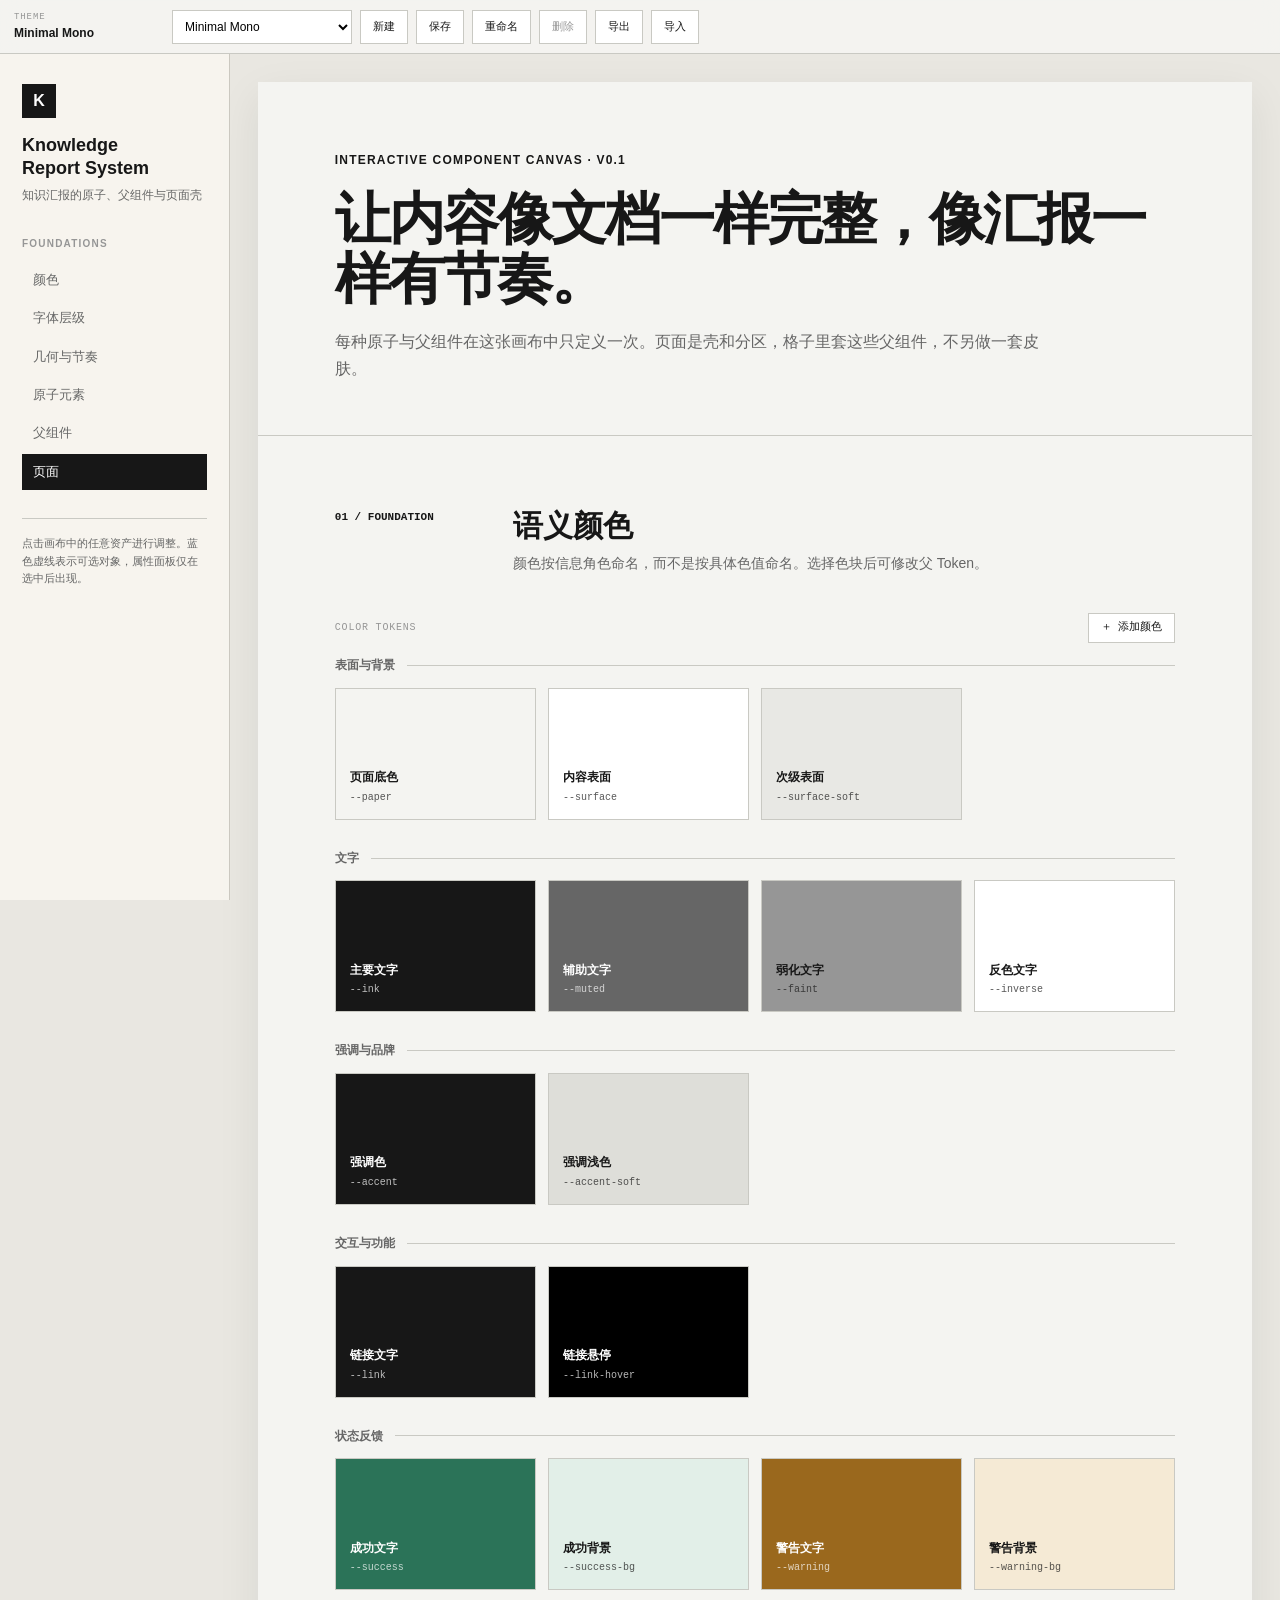
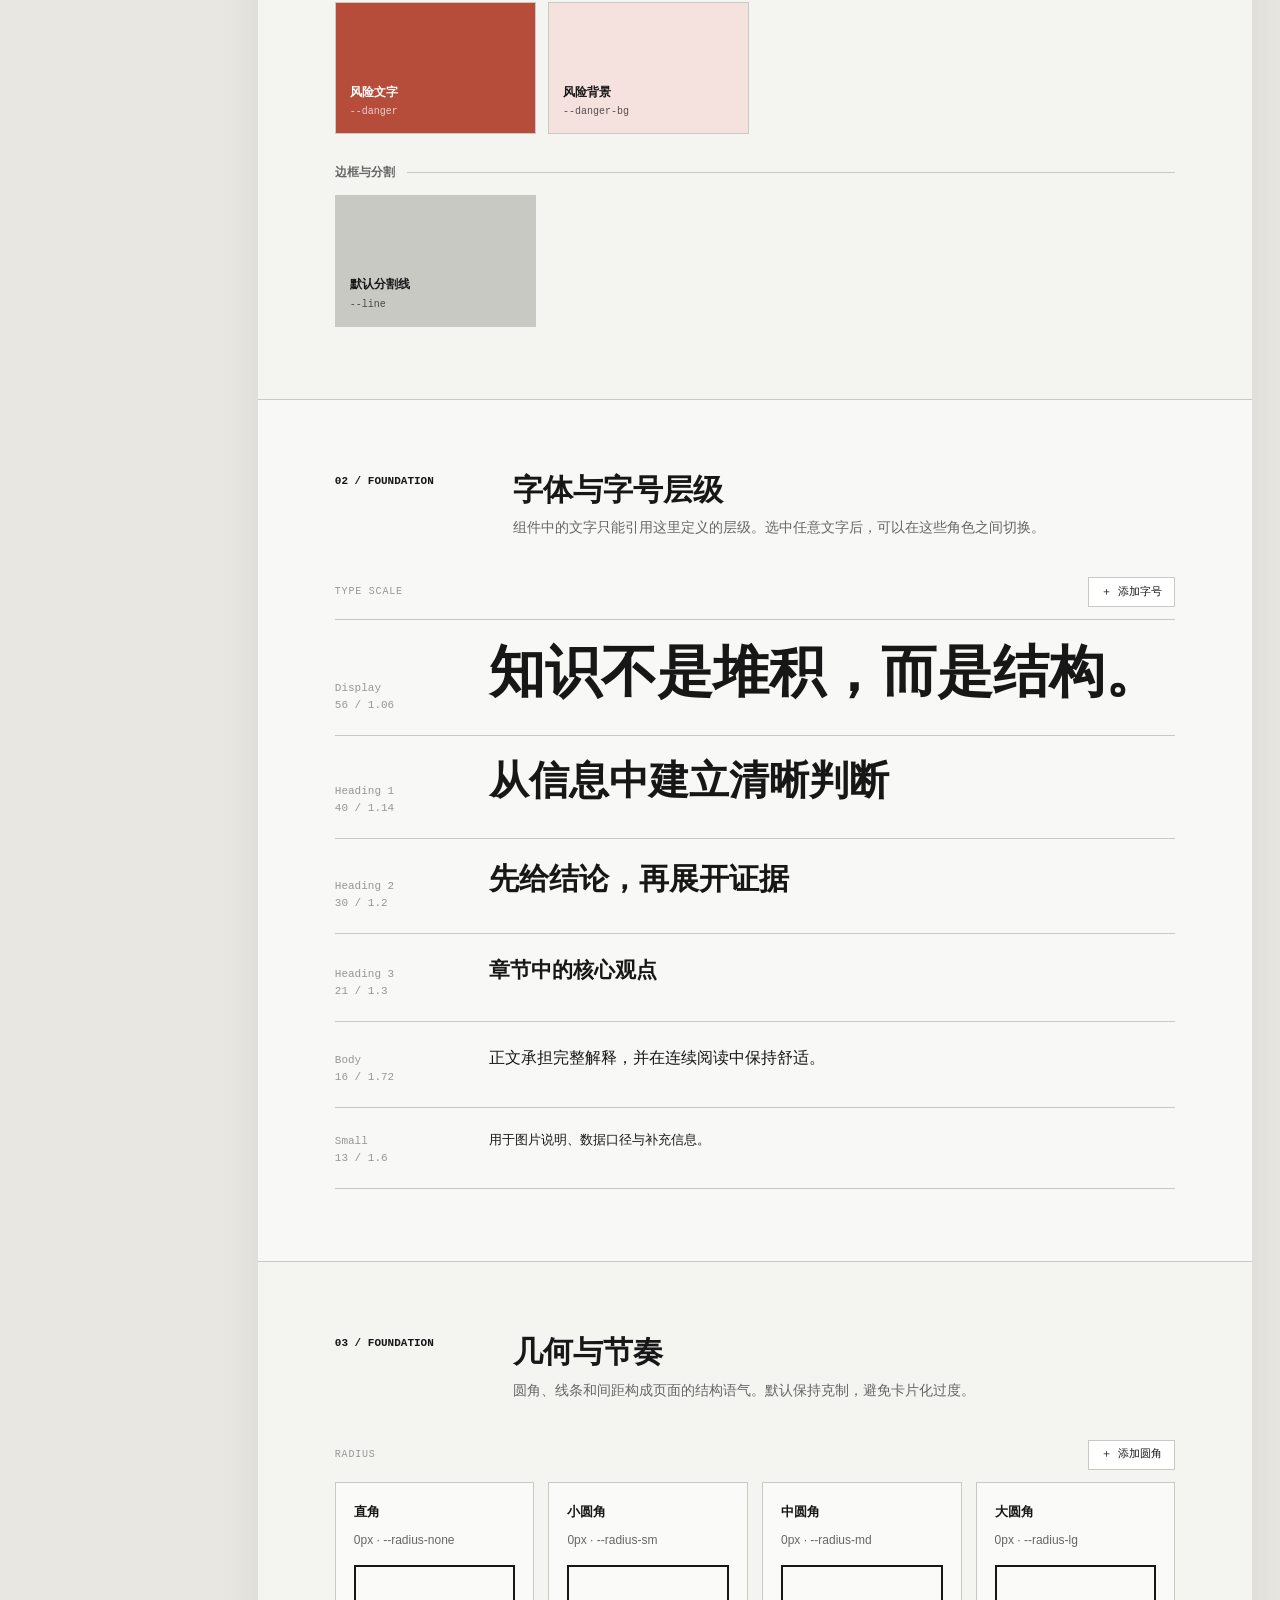
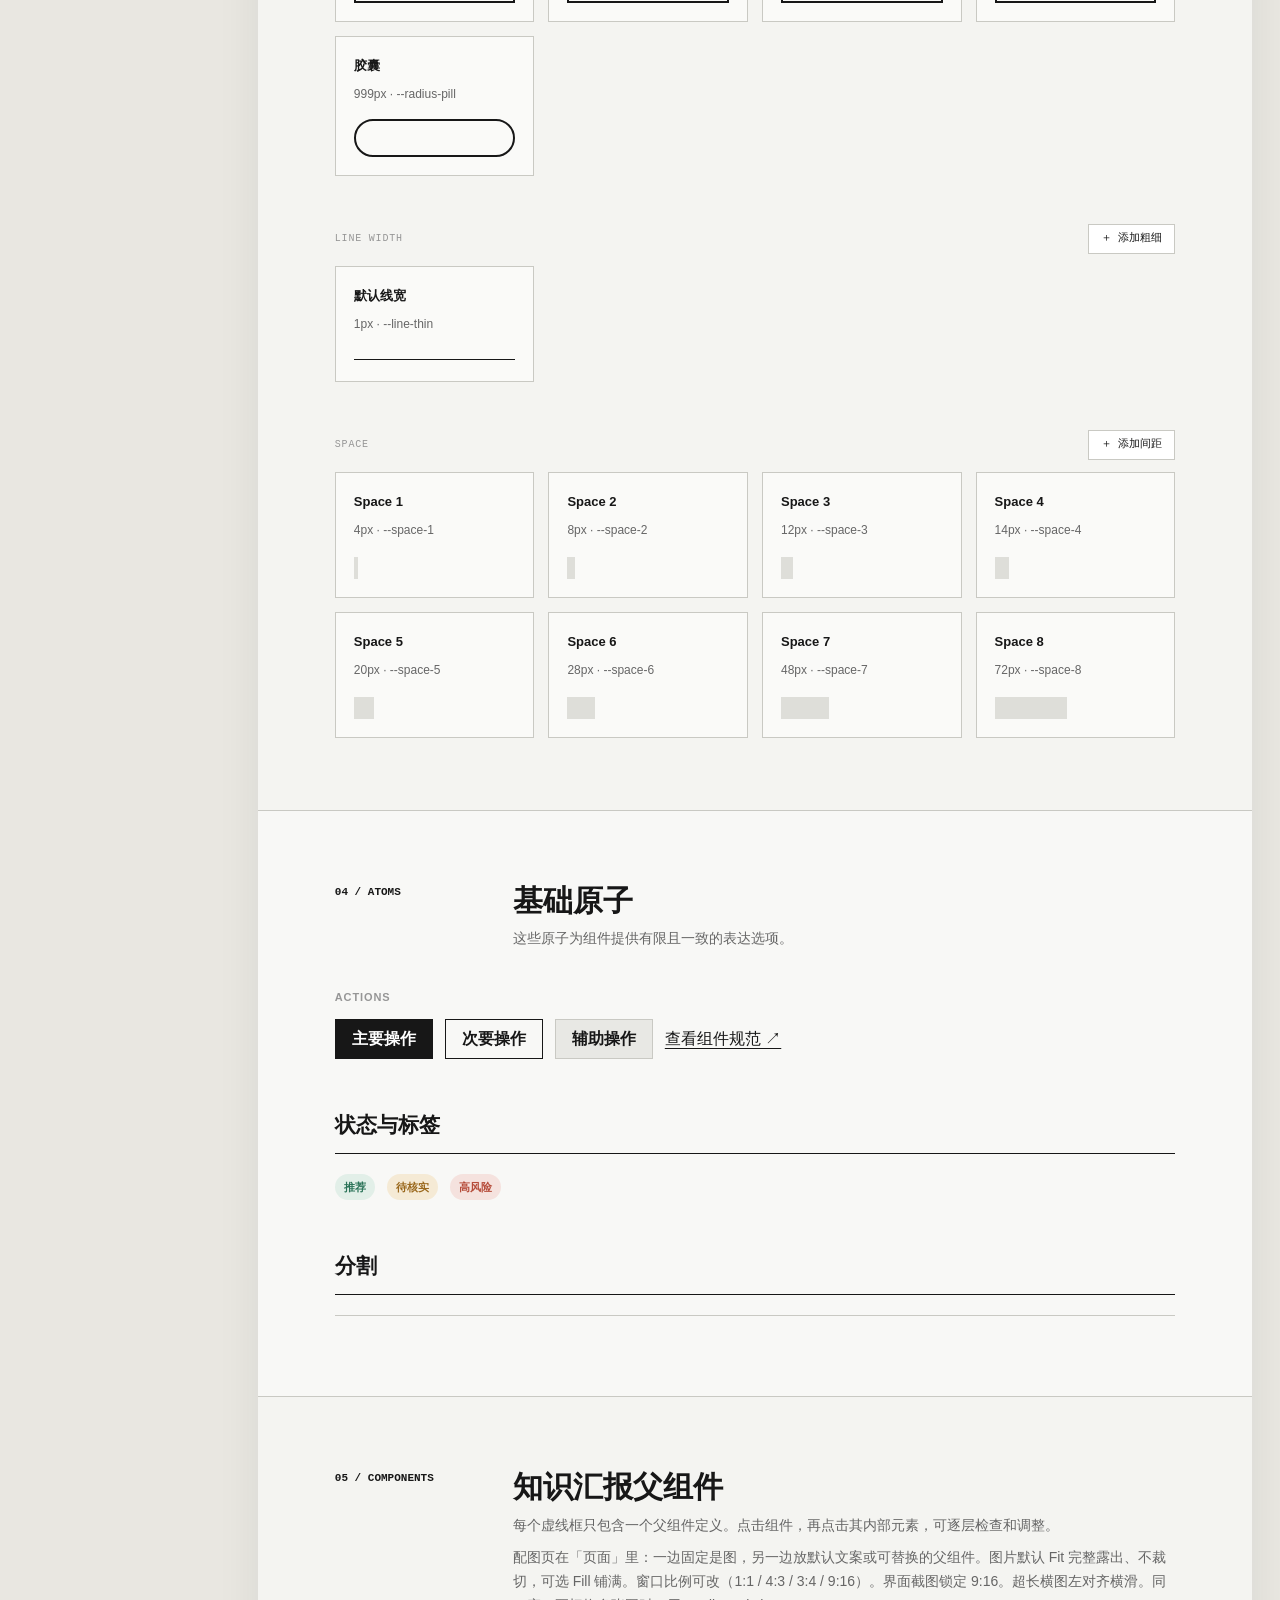
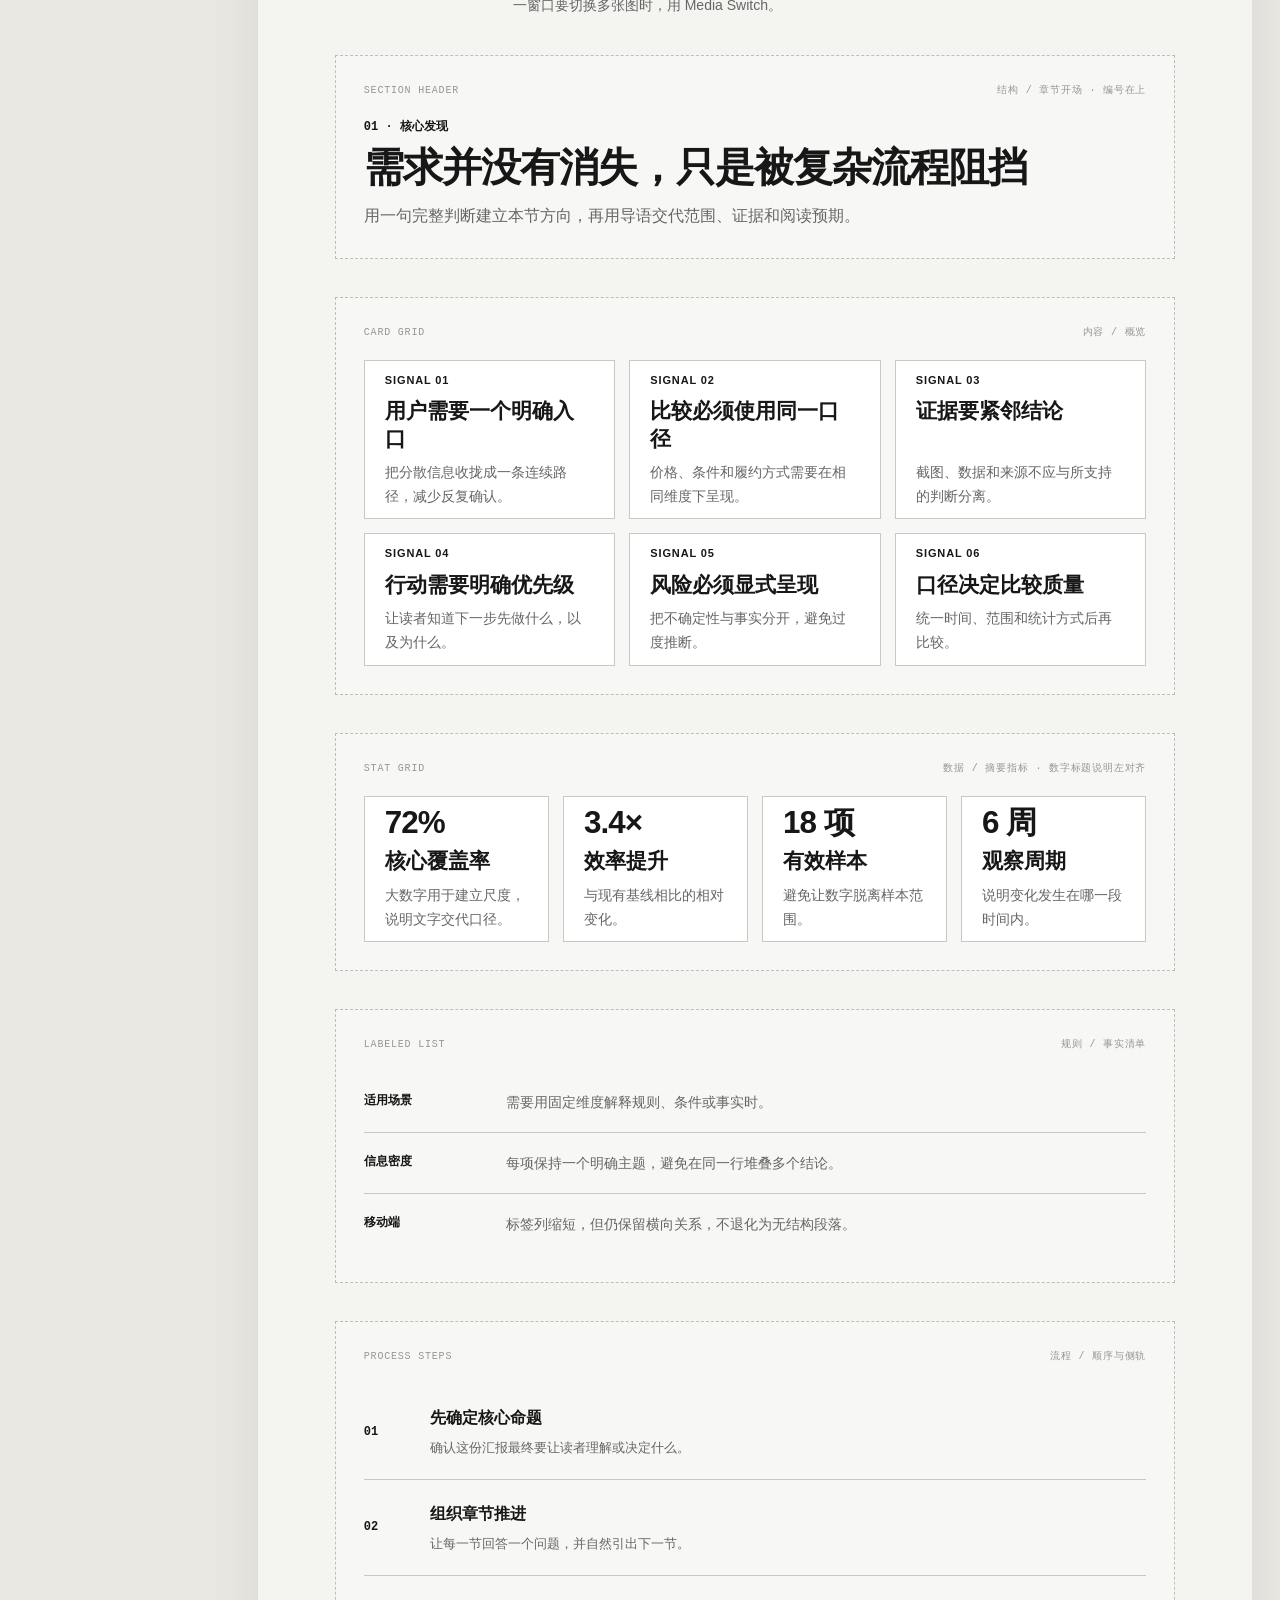
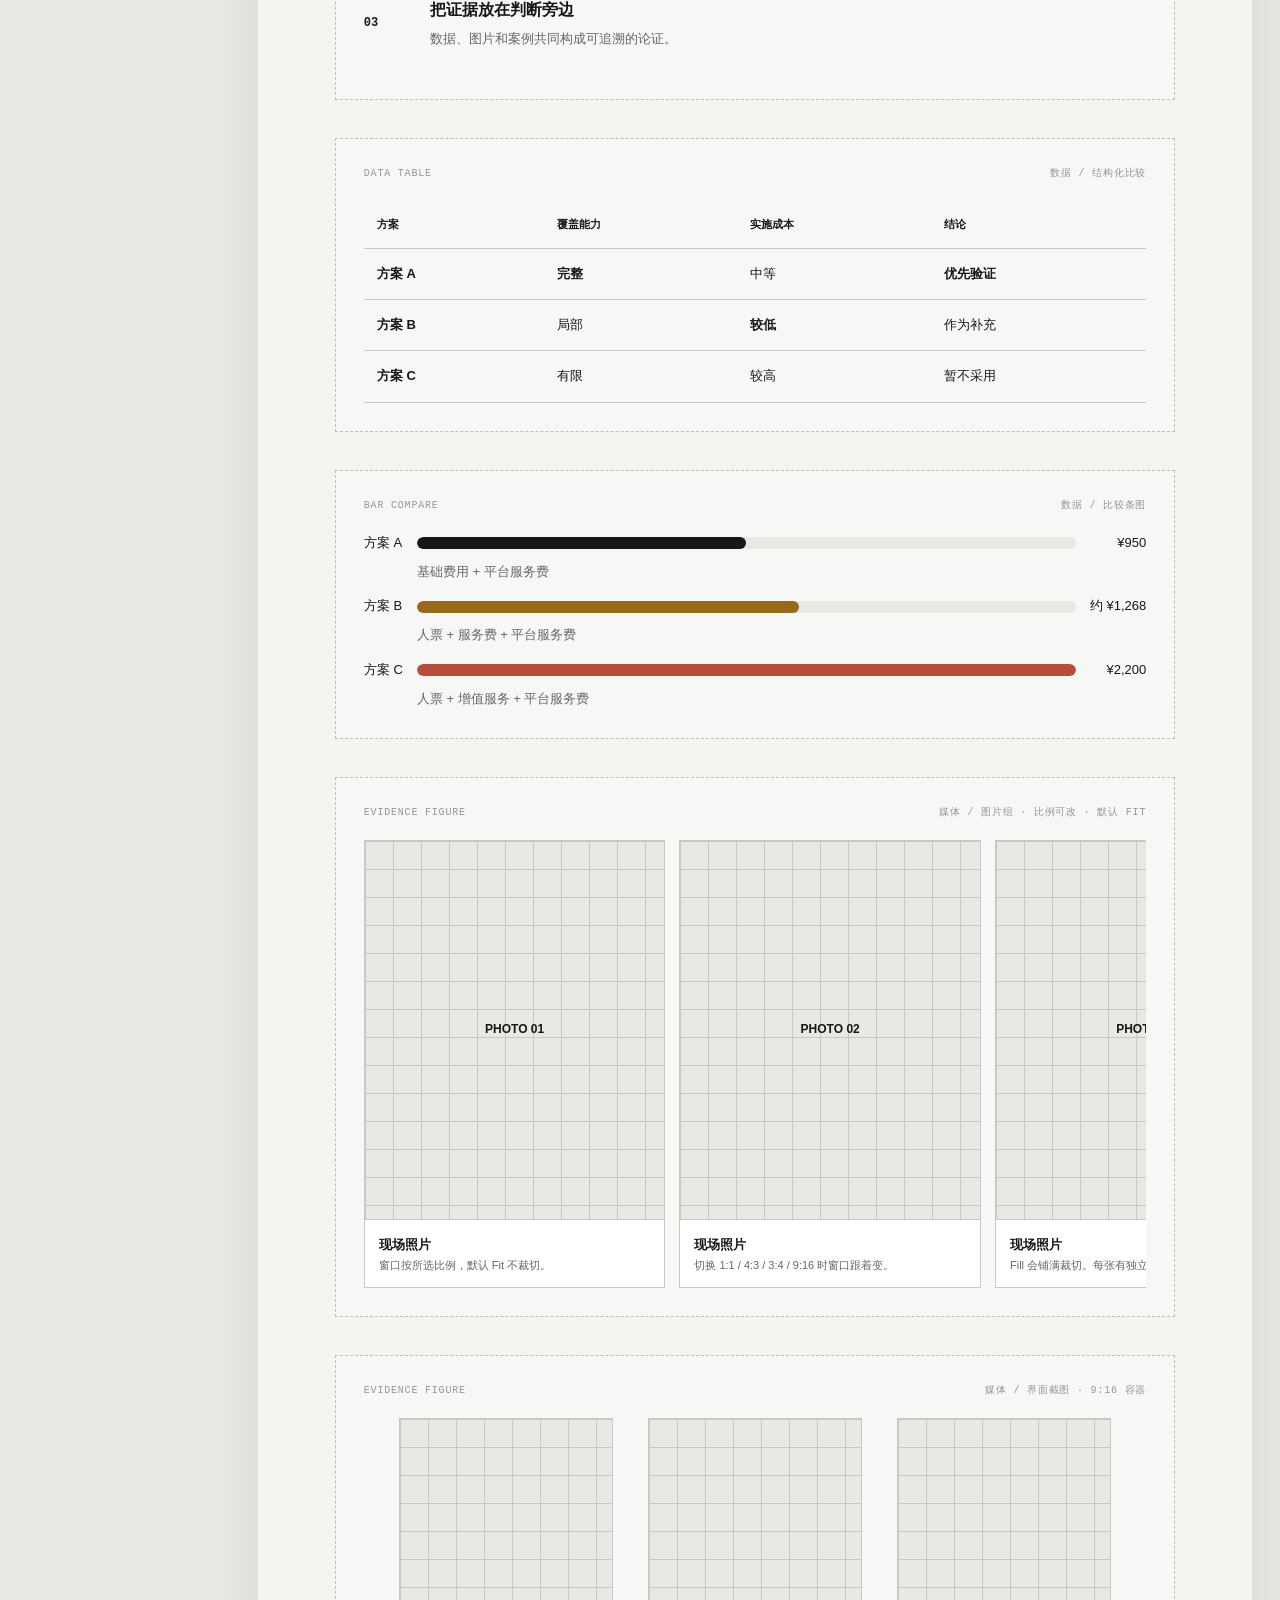
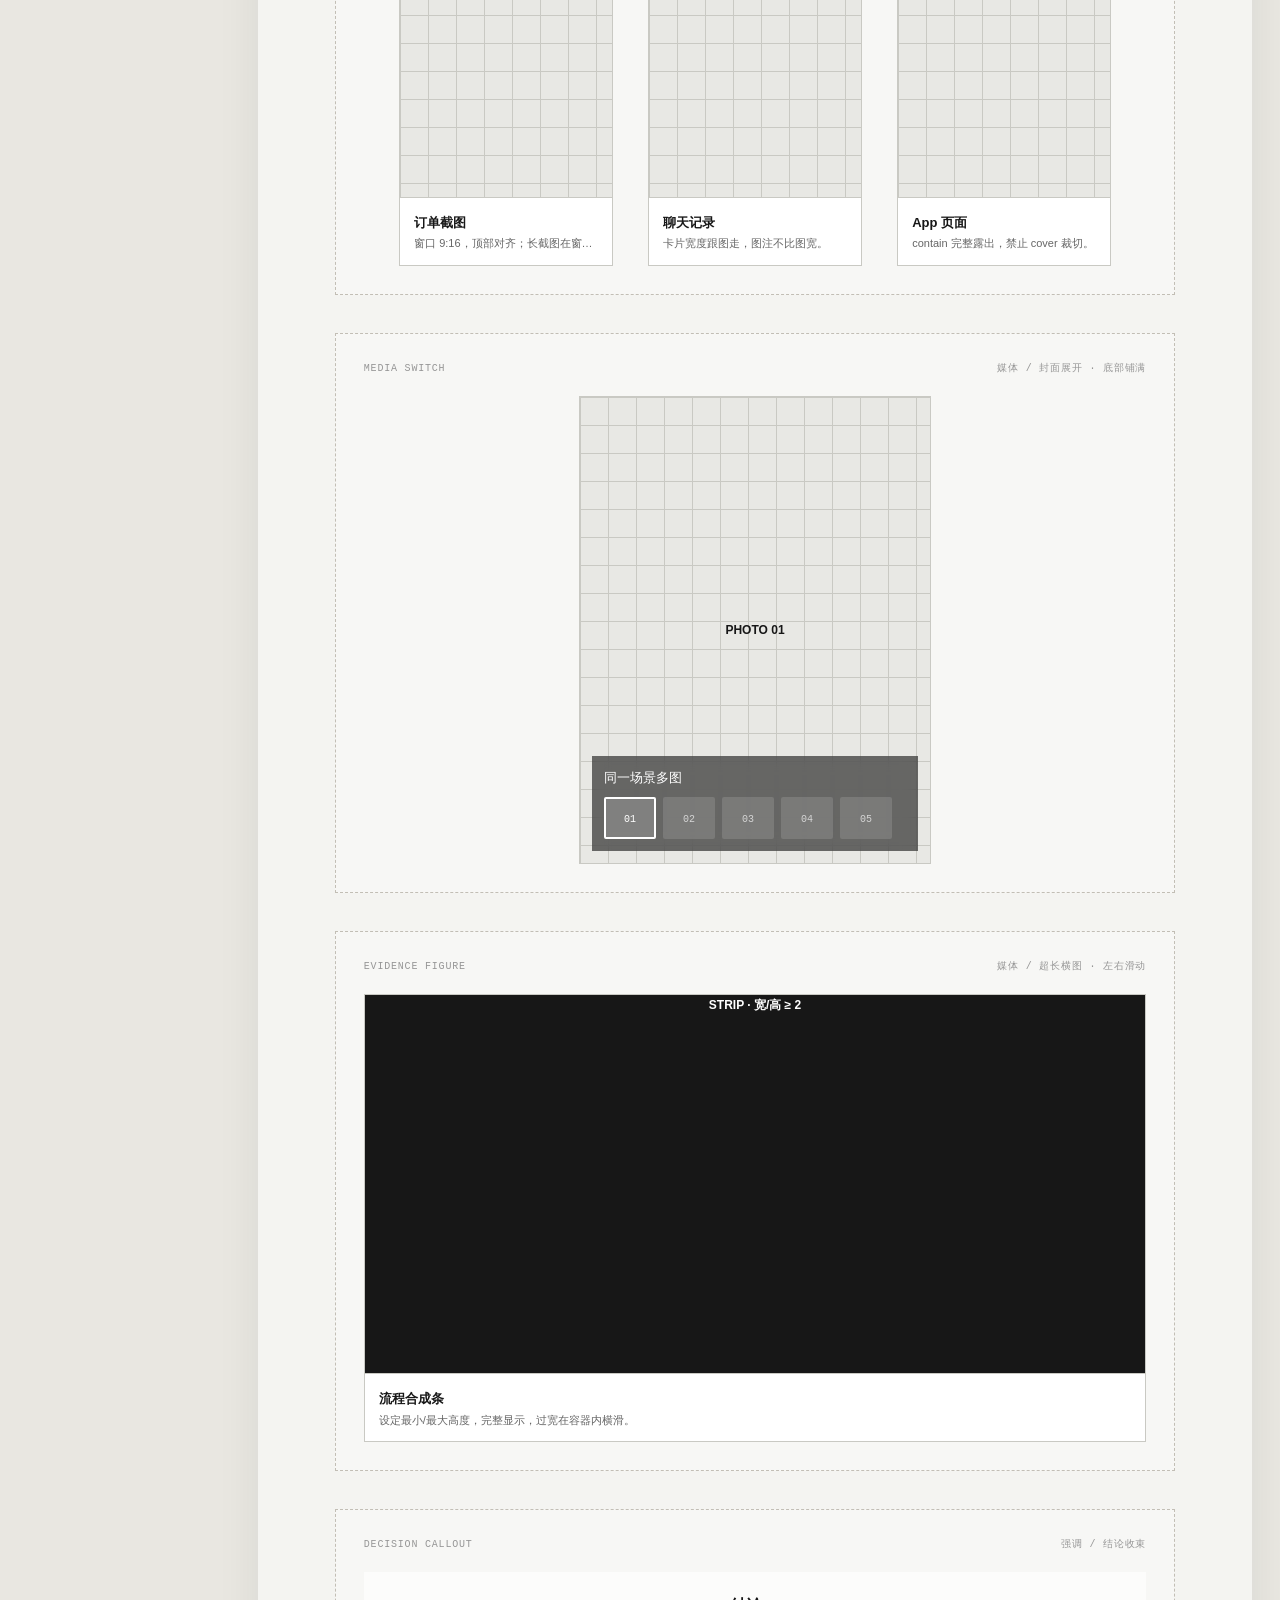
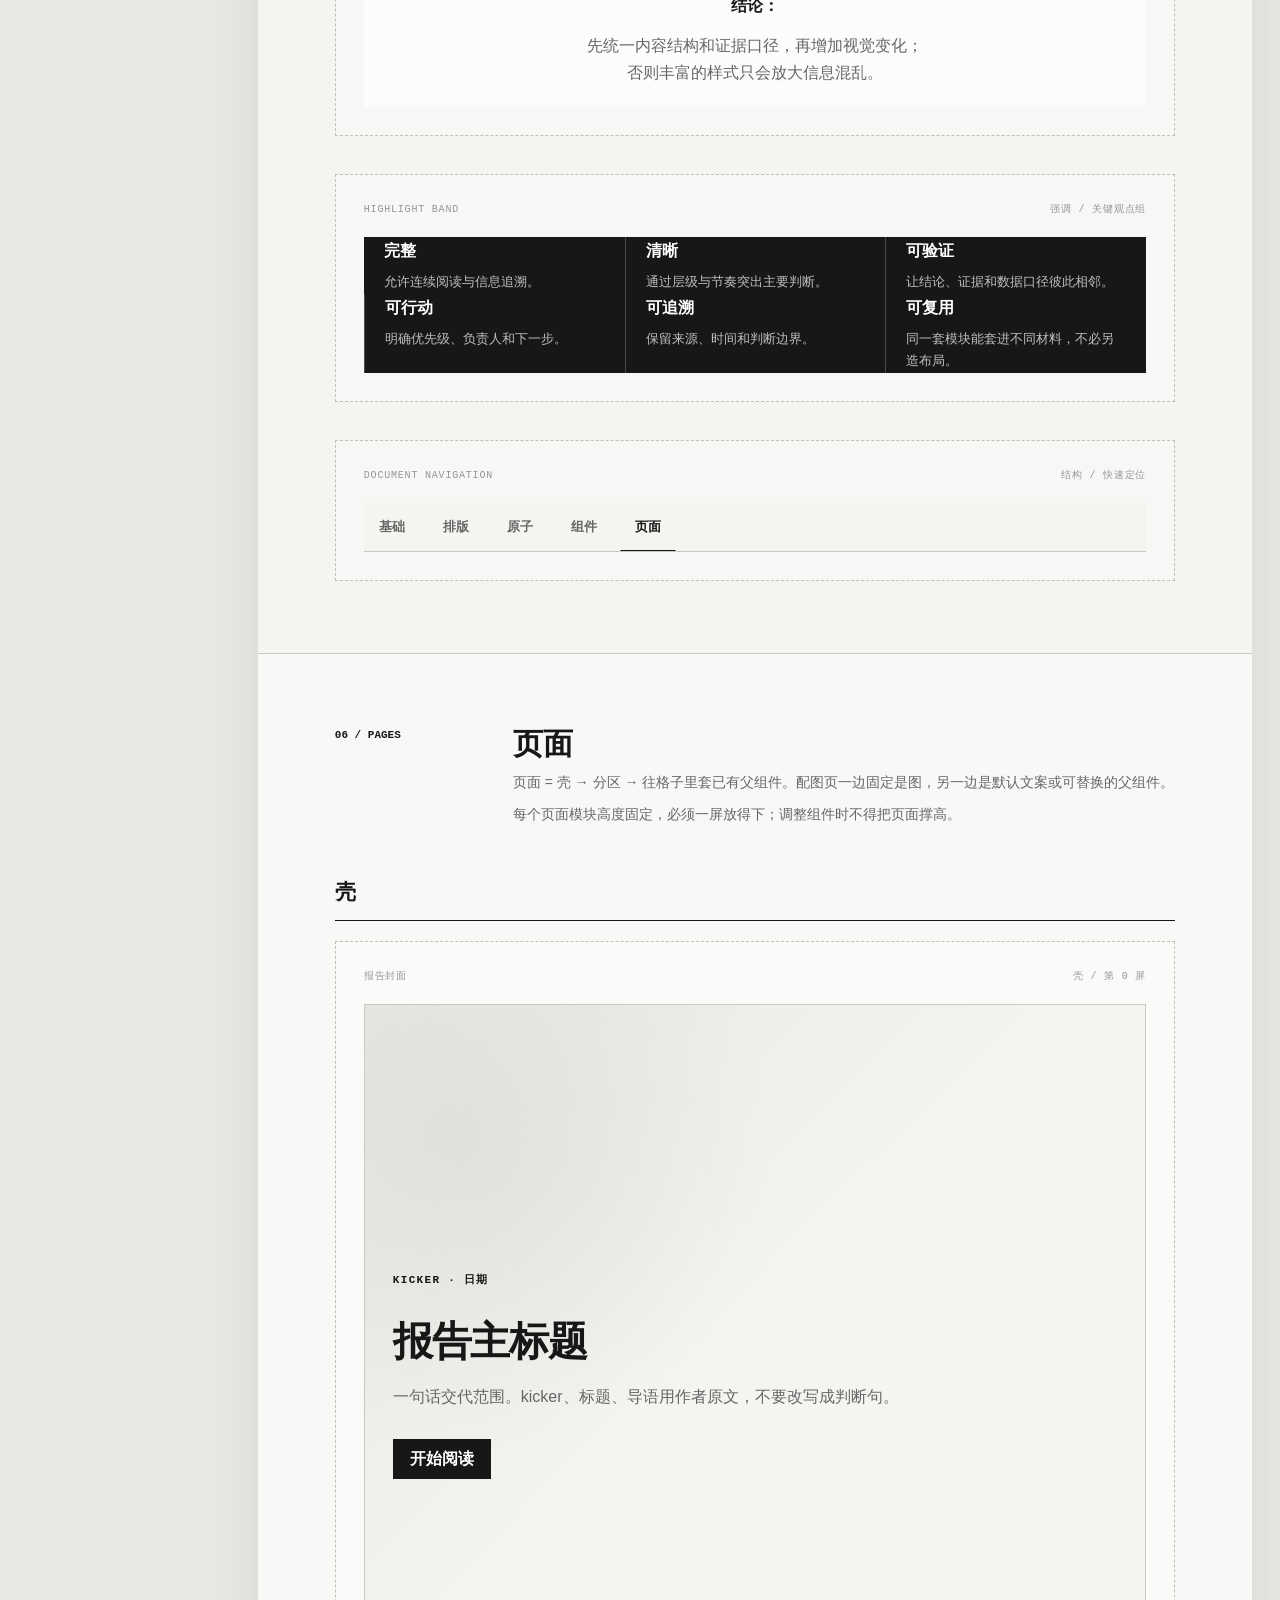
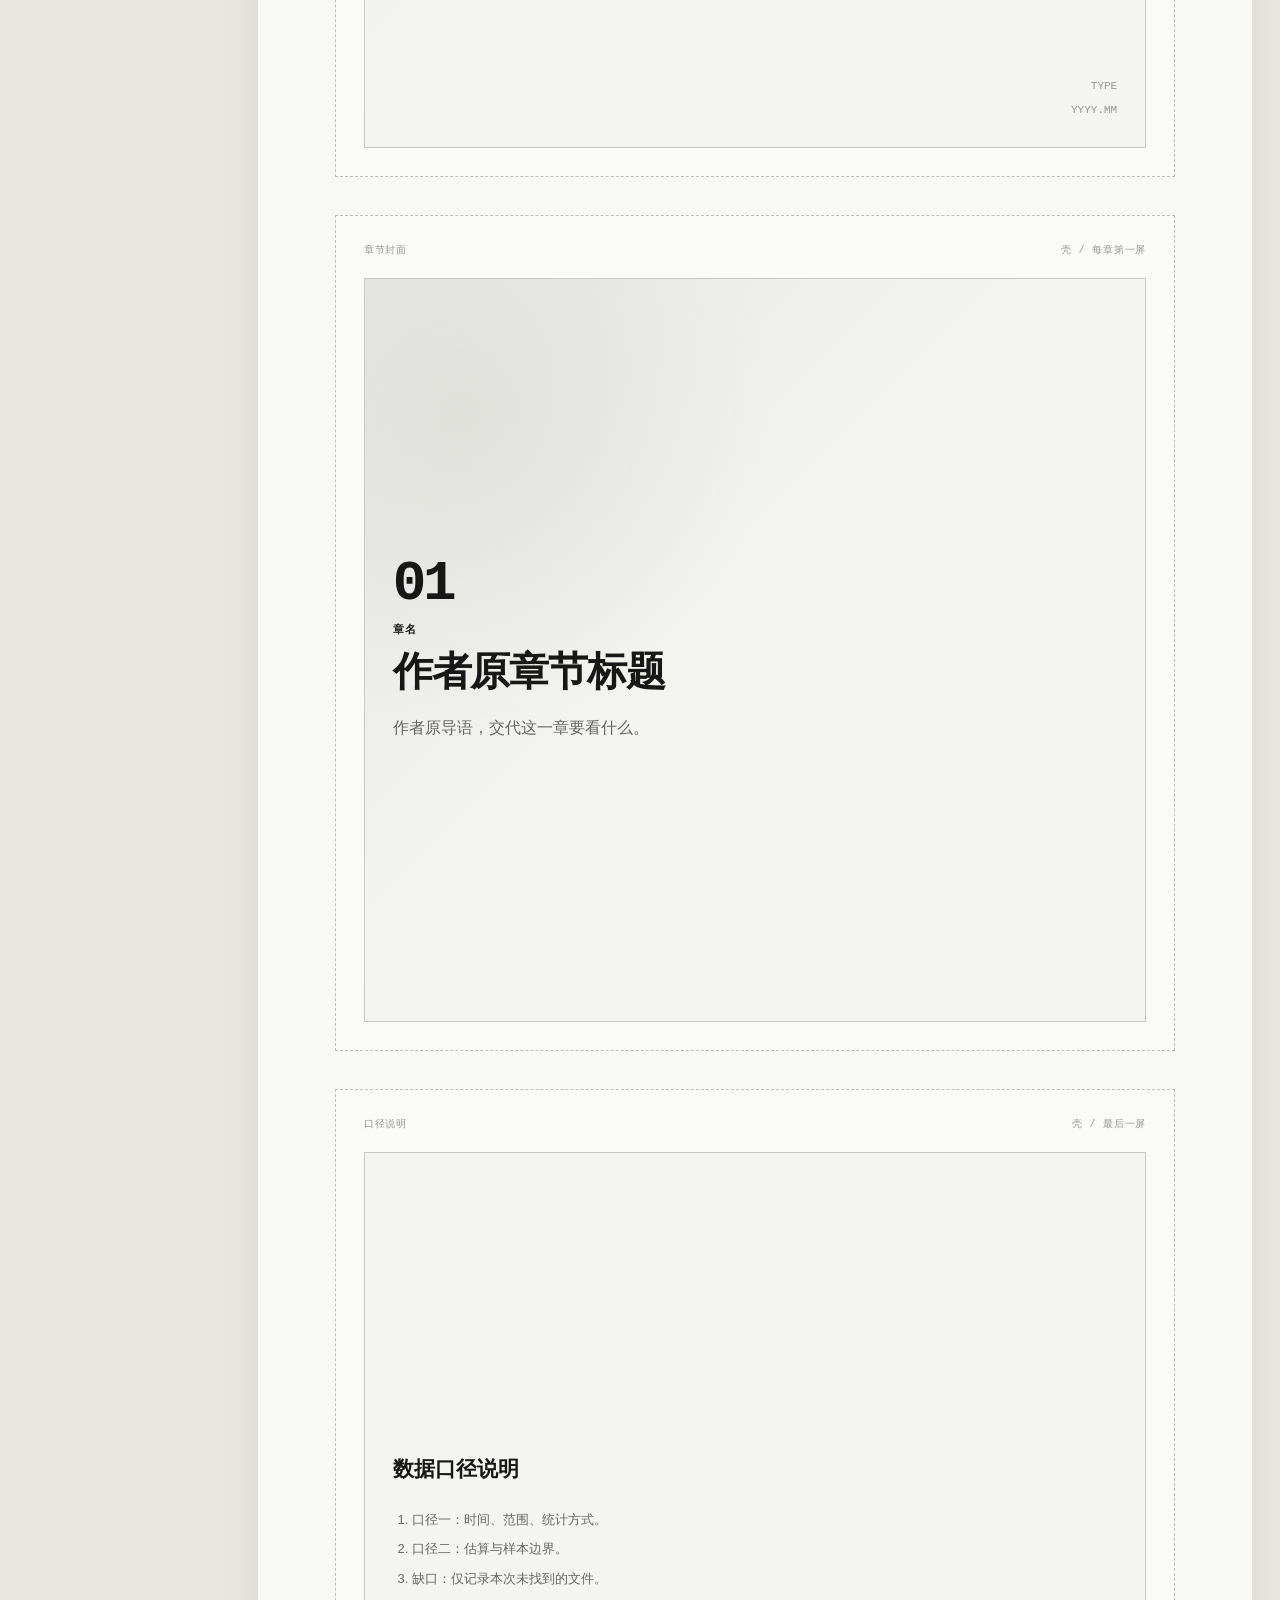
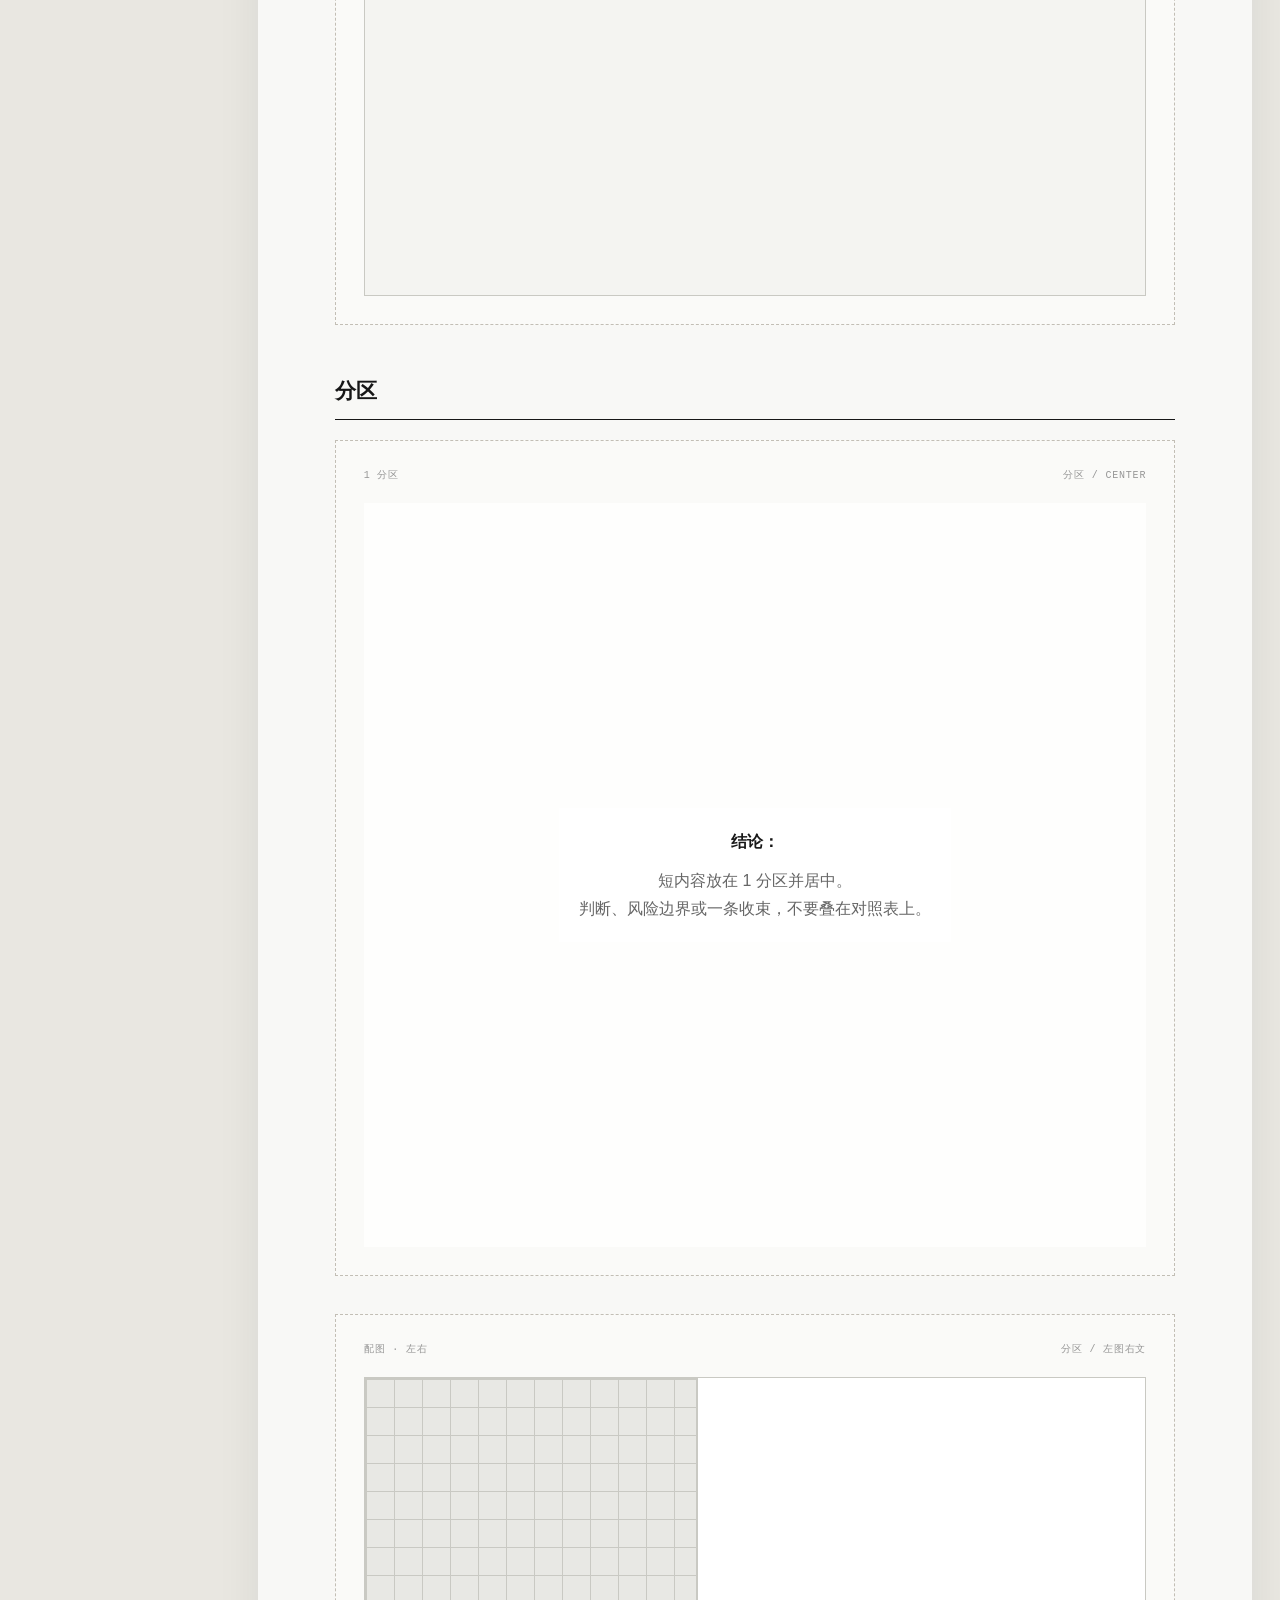
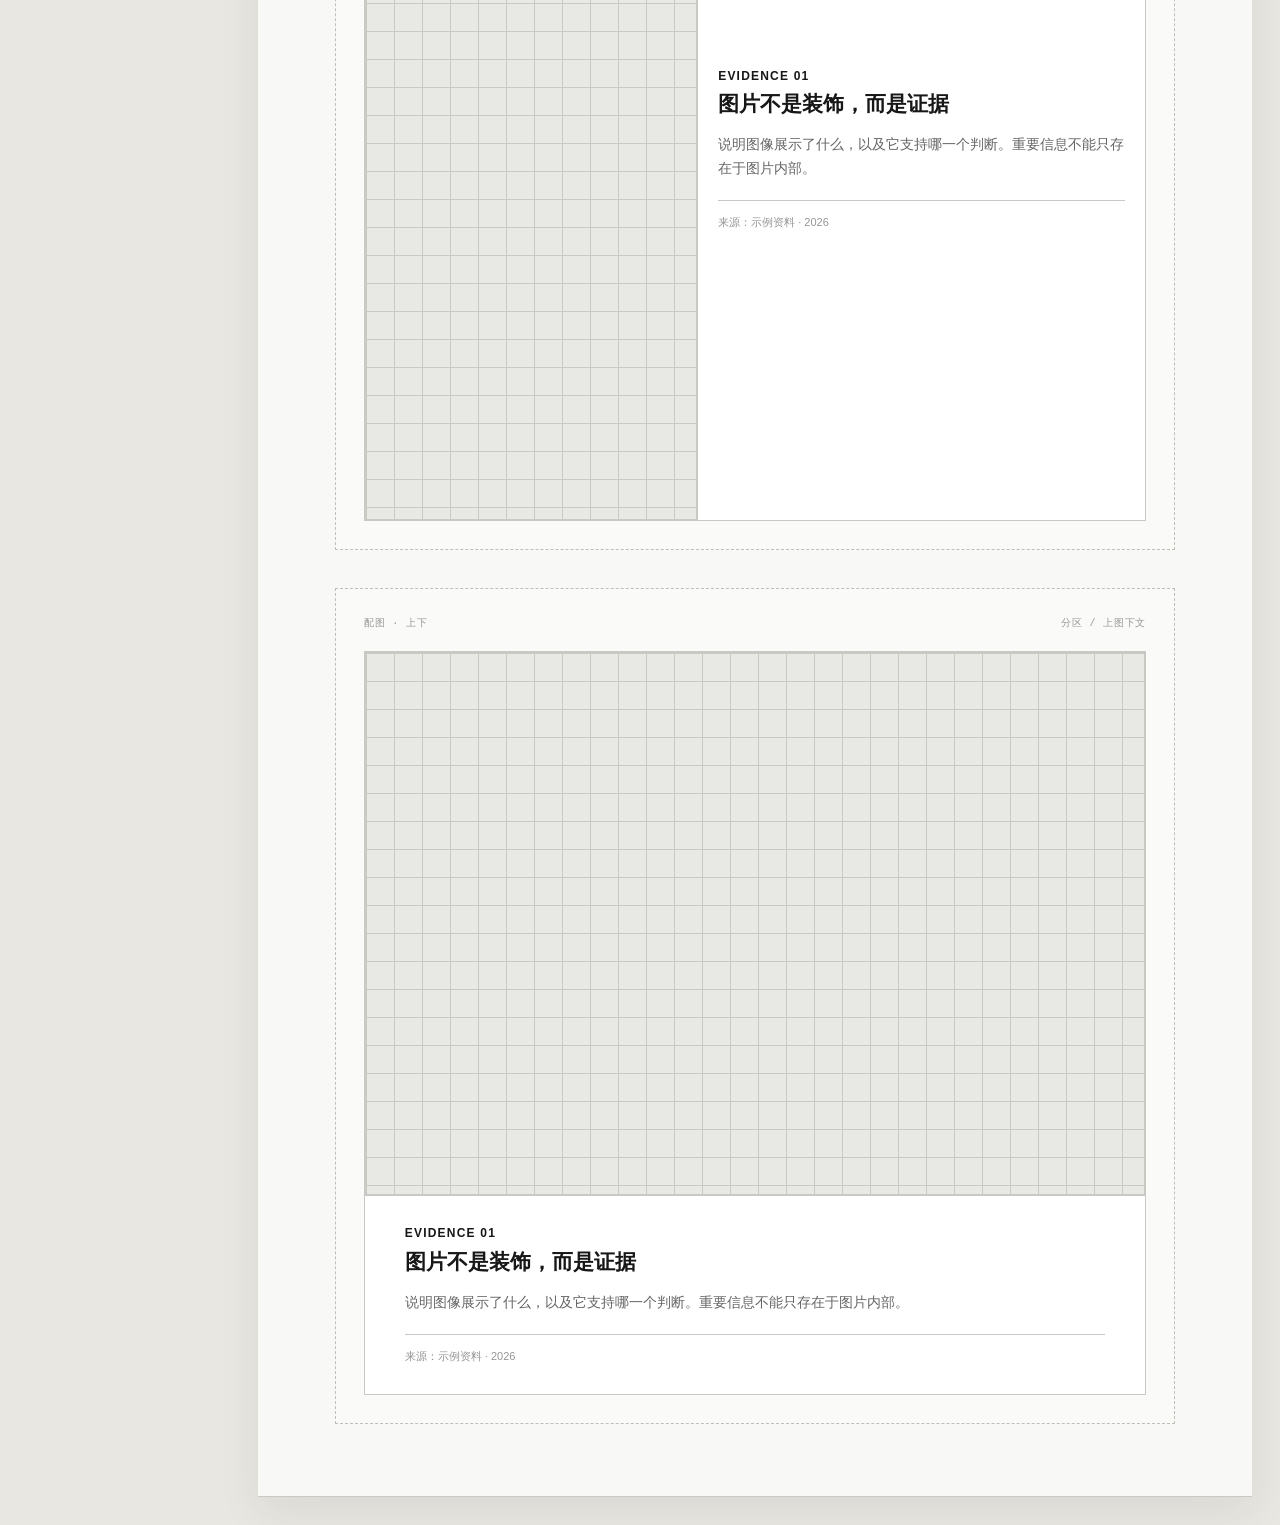
==== design-system/index.html @ e76035bb "Initialize SEED knowledge-report system and first market-summary output. Co-authored-by: Cursor <cur" ====
<!doctype html>
<html lang="zh-CN">
<head>
  <meta charset="utf-8">
  <meta name="viewport" content="width=device-width, initial-scale=1, viewport-fit=cover">
  <title>知识汇报 · HTML 设计系统画布</title>
  <link rel="stylesheet" href="assets/styles.css">
</head>
<body>
  <header class="theme-bar" aria-label="主题管理">
    <div class="theme-bar__label"><span>THEME</span><strong id="activeThemeName">Minimal Mono</strong></div>
    <select id="themeSelect" aria-label="切换主题"></select>
    <button type="button" id="newTheme">新建</button>
    <button type="button" id="saveTheme">保存</button>
    <button type="button" id="renameTheme">重命名</button>
    <button type="button" id="deleteTheme">删除</button>
    <button type="button" id="exportTheme">导出</button>
    <button type="button" id="importTheme">导入</button>
    <input id="themeFileInput" type="file" accept="application/json" hidden>
  </header>
  <div class="app-shell">
    <aside class="side-nav" aria-label="设计系统导航">
      <div class="brand">
        <div class="brand-mark">K</div>
        <h1>Knowledge<br>Report System</h1>
        <p>知识汇报的原子、父组件与页面壳</p>
      </div>
      <div class="nav-label">Foundations</div>
      <nav>
        <a href="#colors">颜色</a>
        <a href="#typography">字体层级</a>
        <a href="#geometry">几何与节奏</a>
        <a href="#atoms">原子元素</a>
        <a href="#components">父组件</a>
        <a href="#pages">页面</a>
      </nav>
      <p class="nav-help">点击画布中的任意资产进行调整。蓝色虚线表示可选对象，属性面板仅在选中后出现。</p>
    </aside>

    <main class="workspace" id="workspace">
      <article class="canvas">
        <header class="canvas-header">
          <div class="eyebrow">Interactive component canvas · v0.1</div>
          <h1>让内容像文档一样完整，像汇报一样有节奏。</h1>
          <p>每种原子与父组件在这张画布中只定义一次。页面是壳和分区，格子里套这些父组件，不另做一套皮肤。</p>
        </header>

        <section class="spec-section" id="colors">
          <header class="spec-heading">
            <span class="spec-index">01 / FOUNDATION</span>
            <div><h2>语义颜色</h2><p>颜色按信息角色命名，而不是按具体色值命名。选择色块后可修改父 Token。</p></div>
          </header>
          <div class="collection-head"><span>Color Tokens</span><button type="button" class="add-token" data-add-token="colors">＋ 添加颜色</button></div>
          <div class="color-groups" id="colorTokenGrid"></div>
        </section>

        <section class="spec-section" id="typography">
          <header class="spec-heading">
            <span class="spec-index">02 / FOUNDATION</span>
            <div><h2>字体与字号层级</h2><p>组件中的文字只能引用这里定义的层级。选中任意文字后，可以在这些角色之间切换。</p></div>
          </header>
          <div class="collection-head"><span>Type Scale</span><button type="button" class="add-token" data-add-token="typeScale">＋ 添加字号</button></div>
          <div class="type-scale" id="typeScaleList" data-editable data-kind="type-system" data-node-label="字体系统"></div>
        </section>

        <section class="spec-section" id="geometry">
          <header class="spec-heading">
            <span class="spec-index">03 / FOUNDATION</span>
            <div><h2>几何与节奏</h2><p>圆角、线条和间距构成页面的结构语气。默认保持克制，避免卡片化过度。</p></div>
          </header>
          <div class="token-collection">
            <div class="collection-head"><span>Radius</span><button type="button" class="add-token" data-add-token="radii">＋ 添加圆角</button></div>
            <div class="foundation-row" id="radiusTokenGrid"></div>
          </div>
          <div class="token-collection">
            <div class="collection-head"><span>Line Width</span><button type="button" class="add-token" data-add-token="lineWidths">＋ 添加粗细</button></div>
            <div class="foundation-row" id="lineTokenGrid"></div>
          </div>
          <div class="token-collection">
            <div class="collection-head"><span>Space</span><button type="button" class="add-token" data-add-token="spaces">＋ 添加间距</button></div>
            <div class="foundation-row" id="spaceTokenGrid"></div>
          </div>
        </section>

        <section class="spec-section" id="atoms">
          <header class="spec-heading">
            <span class="spec-index">04 / ATOMS</span>
            <div><h2>基础原子</h2><p>这些原子为组件提供有限且一致的表达选项。</p></div>
          </header>

          <p class="spec-caption">Actions</p>
          <div class="atom-row">
            <button class="button primary" data-editable data-kind="button-atom" data-node-label="主要按钮">主要操作</button>
            <button class="button" data-editable data-kind="button-atom" data-node-label="次要按钮">次要操作</button>
            <button class="button subtle" data-editable data-kind="button-atom" data-node-label="弱化按钮">辅助操作</button>
            <a class="text-link" href="#components" data-editable data-kind="link-atom" data-node-label="文字链接">查看组件规范 ↗</a>
          </div>

          <h3 class="subheading">状态与标签</h3>
          <div class="atom-row">
            <span class="badge success" data-editable data-kind="badge-atom" data-node-label="成功状态">推荐</span>
            <span class="badge warning" data-editable data-kind="badge-atom" data-node-label="注意状态">待核实</span>
            <span class="badge danger" data-editable data-kind="badge-atom" data-node-label="风险状态">高风险</span>
          </div>

          <h3 class="subheading">分割</h3>
          <hr class="divider" data-editable data-kind="divider-atom" data-node-label="分割线">
        </section>

        <section class="spec-section" id="components">
          <header class="spec-heading">
            <span class="spec-index">05 / COMPONENTS</span>
            <div>
              <h2>知识汇报父组件</h2>
              <p>每个虚线框只包含一个父组件定义。点击组件，再点击其内部元素，可逐层检查和调整。</p>
              <p>配图页在「页面」里：一边固定是图，另一边放默认文案或可替换的父组件。图片默认 Fit 完整露出、不裁切，可选 Fill 铺满。窗口比例可改（1:1 / 4:3 / 3:4 / 9:16）。界面截图锁定 9:16。超长横图左对齐横滑。同一窗口要切换多张图时，用 Media Switch。</p>
            </div>
          </header>

          <div class="component-stack">
            <div class="component-frame">
              <div class="component-name"><span>Section Header</span><span>结构 / 章节开场 · 编号在上</span></div>
              <header class="section-header" data-editable data-kind="section-header" data-node-label="章节标题" data-component-root data-component-id="sectionHeader">
                <span class="section-header__no" data-editable data-kind="text-child" data-node-label="章节编号">01 · 核心发现</span>
                <div data-editable data-kind="content-group" data-node-label="标题内容">
                  <h2 class="section-header__title" data-editable data-kind="text-child" data-node-label="章节主标题">需求并没有消失，只是被复杂流程阻挡</h2>
                  <p class="section-header__intro" data-editable data-kind="text-child" data-node-label="章节导语">用一句完整判断建立本节方向，再用导语交代范围、证据和阅读预期。</p>
                </div>
              </header>
            </div>

            <div class="component-frame">
              <div class="component-name"><span>Card Grid</span><span>内容 / 概览</span></div>
              <div class="card-grid" data-editable data-kind="grid-component" data-node-label="观点卡片组" data-component-root data-component-id="cardGrid">
                <article class="report-card accent" data-editable data-kind="card-child" data-node-label="观点卡片">
                  <span class="report-card__kicker" data-editable data-kind="text-child" data-node-label="卡片标签">SIGNAL 01</span>
                  <h3 class="report-card__title" data-editable data-kind="text-child" data-node-label="卡片标题">用户需要一个明确入口</h3>
                  <p class="report-card__body" data-editable data-kind="text-child" data-node-label="卡片正文">把分散信息收拢成一条连续路径，减少反复确认。</p>
                </article>
                <article class="report-card accent"><span class="report-card__kicker">SIGNAL 02</span><h3 class="report-card__title">比较必须使用同一口径</h3><p class="report-card__body">价格、条件和履约方式需要在相同维度下呈现。</p></article>
                <article class="report-card accent"><span class="report-card__kicker">SIGNAL 03</span><h3 class="report-card__title">证据要紧邻结论</h3><p class="report-card__body">截图、数据和来源不应与所支持的判断分离。</p></article>
                <article class="report-card accent"><span class="report-card__kicker">SIGNAL 04</span><h3 class="report-card__title">行动需要明确优先级</h3><p class="report-card__body">让读者知道下一步先做什么，以及为什么。</p></article>
                <article class="report-card accent"><span class="report-card__kicker">SIGNAL 05</span><h3 class="report-card__title">风险必须显式呈现</h3><p class="report-card__body">把不确定性与事实分开，避免过度推断。</p></article>
                <article class="report-card accent"><span class="report-card__kicker">SIGNAL 06</span><h3 class="report-card__title">口径决定比较质量</h3><p class="report-card__body">统一时间、范围和统计方式后再比较。</p></article>
              </div>
            </div>

            <div class="component-frame">
              <div class="component-name"><span>Stat Grid</span><span>数据 / 摘要指标 · 数字标题说明左对齐</span></div>
              <div class="card-grid" style="--component-columns: 4" data-editable data-kind="grid-component" data-node-label="指标卡片组" data-component-root data-component-id="statGrid">
                <article class="report-card" data-editable data-kind="card-child" data-node-label="指标卡片"><b class="stat-value" data-editable data-kind="text-child" data-node-label="指标数值">72%</b><h3 class="report-card__title" data-editable data-kind="text-child" data-node-label="指标标题">核心覆盖率</h3><p class="report-card__body">大数字用于建立尺度，说明文字交代口径。</p></article>
                <article class="report-card"><b class="stat-value">3.4×</b><h3 class="report-card__title">效率提升</h3><p class="report-card__body">与现有基线相比的相对变化。</p></article>
                <article class="report-card"><b class="stat-value">18 项</b><h3 class="report-card__title">有效样本</h3><p class="report-card__body">避免让数字脱离样本范围。</p></article>
                <article class="report-card"><b class="stat-value">6 周</b><h3 class="report-card__title">观察周期</h3><p class="report-card__body">说明变化发生在哪一段时间内。</p></article>
              </div>
            </div>

            <div class="component-frame">
              <div class="component-name"><span>Labeled List</span><span>规则 / 事实清单</span></div>
              <div class="list-block" data-editable data-kind="list-component" data-node-label="标签列表" data-component-root data-component-id="labeledList">
                <div class="list-row" data-editable data-kind="list-row" data-node-label="列表项"><span class="list-row__label" data-editable data-kind="text-child" data-node-label="项目标签">适用场景</span><p class="list-row__text" data-editable data-kind="text-child" data-node-label="项目内容">需要用固定维度解释规则、条件或事实时。</p></div>
                <div class="list-row"><span class="list-row__label">信息密度</span><p class="list-row__text">每项保持一个明确主题，避免在同一行堆叠多个结论。</p></div>
                <div class="list-row"><span class="list-row__label">移动端</span><p class="list-row__text">标签列缩短，但仍保留横向关系，不退化为无结构段落。</p></div>
              </div>
            </div>

            <div class="component-frame">
              <div class="component-name"><span>Process Steps</span><span>流程 / 顺序与侧轨</span></div>
              <div class="steps" data-editable data-kind="steps-component" data-node-label="步骤流程" data-component-root data-component-id="processSteps">
                <article class="step" data-editable data-kind="step-row" data-node-label="流程步骤"><span class="step__index" data-editable data-kind="text-child" data-node-label="步骤编号">01</span><div><h3 class="step__title" data-editable data-kind="text-child" data-node-label="步骤标题">先确定核心命题</h3><p class="step__body" data-editable data-kind="text-child" data-node-label="步骤说明">确认这份汇报最终要让读者理解或决定什么。</p></div></article>
                <article class="step"><span class="step__index">02</span><div><h3 class="step__title">组织章节推进</h3><p class="step__body">让每一节回答一个问题，并自然引出下一节。</p></div></article>
                <article class="step"><span class="step__index">03</span><div><h3 class="step__title">把证据放在判断旁边</h3><p class="step__body">数据、图片和案例共同构成可追溯的论证。</p></div></article>
              </div>
            </div>

            <div class="component-frame">
              <div class="component-name"><span>Data Table</span><span>数据 / 结构化比较</span></div>
              <div class="table-wrap" data-editable data-kind="table-component" data-node-label="数据表格" data-component-root data-component-id="dataTable">
                <table class="data-table">
                  <thead><tr data-editable data-kind="table-row" data-node-label="表头"><th data-editable data-kind="table-cell" data-node-label="表头单元格">方案</th><th>覆盖能力</th><th>实施成本</th><th>结论</th></tr></thead>
                  <tbody>
                    <tr data-editable data-kind="table-row" data-node-label="数据行"><td data-editable data-kind="table-cell" data-node-label="数据单元格"><strong>方案 A</strong></td><td>完整</td><td>中等</td><td class="cell-best">优先验证</td></tr>
                    <tr><td><strong>方案 B</strong></td><td>局部</td><td>较低</td><td>作为补充</td></tr>
                    <tr><td><strong>方案 C</strong></td><td>有限</td><td>较高</td><td class="cell-weak">暂不采用</td></tr>
                  </tbody>
                </table>
              </div>
            </div>

            <div class="component-frame">
              <div class="component-name"><span>Bar Compare</span><span>数据 / 比较条图</span></div>
              <div class="bar-compare" data-editable data-kind="bar-compare-component" data-node-label="比较条图" data-component-root data-component-id="barCompare">
                <div class="bar-compare__item" data-editable data-kind="card-child" data-node-label="比较项">
                  <div class="bar-compare__row">
                    <span class="bar-compare__label" data-editable data-kind="text-child" data-node-label="比较标签">方案 A</span>
                    <div class="bar-compare__track"><div class="bar-compare__fill" style="width:43%" data-editable data-kind="bar-fill" data-node-label="条形填充"></div></div>
                    <strong class="bar-compare__value" data-editable data-kind="text-child" data-node-label="比较数值">¥950</strong>
                  </div>
                  <p class="bar-compare__note" data-editable data-kind="text-child" data-node-label="比较说明">基础费用 + 平台服务费</p>
                </div>
                <div class="bar-compare__item">
                  <div class="bar-compare__row">
                    <span class="bar-compare__label">方案 B</span>
                    <div class="bar-compare__track"><div class="bar-compare__fill" data-tone="warning" style="width:58%"></div></div>
                    <strong class="bar-compare__value">约 ¥1,268</strong>
                  </div>
                  <p class="bar-compare__note">人票 + 服务费 + 平台服务费</p>
                </div>
                <div class="bar-compare__item">
                  <div class="bar-compare__row">
                    <span class="bar-compare__label">方案 C</span>
                    <div class="bar-compare__track"><div class="bar-compare__fill" data-tone="danger" style="width:100%"></div></div>
                    <strong class="bar-compare__value">¥2,200</strong>
                  </div>
                  <p class="bar-compare__note">人票 + 增值服务 + 平台服务费</p>
                </div>
              </div>
            </div>

            <div class="component-frame">
              <div class="component-name"><span>Evidence Figure</span><span>媒体 / 图片组 · 比例可改 · 默认 Fit</span></div>
              <div class="image-grid evidence-gallery" data-image-ratio="3:4" data-image-fit="fit" data-editable data-kind="evidence-component" data-node-label="证据图片组" data-component-root data-component-id="evidenceGallery">
                <figure class="evidence-figure" data-image-ratio="3:4" data-image-fit="fit"><div class="evidence-window" data-editable data-kind="image-child" data-node-label="照片窗口">PHOTO 01</div><figcaption><b>现场照片</b><span>窗口按所选比例，默认 Fit 不裁切。</span></figcaption></figure>
                <figure class="evidence-figure" data-image-ratio="3:4" data-image-fit="fit"><div class="evidence-window">PHOTO 02</div><figcaption><b>现场照片</b><span>切换 1:1 / 4:3 / 3:4 / 9:16 时窗口跟着变。</span></figcaption></figure>
                <figure class="evidence-figure" data-image-ratio="3:4" data-image-fit="fit"><div class="evidence-window">PHOTO 03</div><figcaption><b>现场照片</b><span>Fill 会铺满裁切。每张有独立图注时用网格。</span></figcaption></figure>
              </div>
            </div>

            <div class="component-frame">
              <div class="component-name"><span>Evidence Figure</span><span>媒体 / 界面截图 · 9:16 容器</span></div>
              <div class="image-grid evidence-gallery" data-image-kind="shot" data-image-ratio="9:16" style="--component-columns: 3" data-editable data-kind="evidence-component" data-node-label="界面截图组" data-component-root data-component-id="evidenceShot">
                <figure class="evidence-figure" data-image-kind="shot" data-image-ratio="9:16"><div class="evidence-window" data-editable data-kind="image-child" data-node-label="截图窗口"></div><figcaption><b>订单截图</b><span>窗口 9:16，顶部对齐；长截图在窗内上下滚动。</span></figcaption></figure>
                <figure class="evidence-figure" data-image-kind="shot" data-image-ratio="9:16"><div class="evidence-window"></div><figcaption><b>聊天记录</b><span>卡片宽度跟图走，图注不比图宽。</span></figcaption></figure>
                <figure class="evidence-figure" data-image-kind="shot" data-image-ratio="9:16"><div class="evidence-window"></div><figcaption><b>App 页面</b><span>contain 完整露出，禁止 cover 裁切。</span></figcaption></figure>
              </div>
            </div>

            <div class="component-frame">
              <div class="component-name"><span>Media Switch</span><span>媒体 / 封面展开 · 底部铺满</span></div>
              <figure class="evidence-figure media-switch is-cover" data-hover="on" data-image-ratio="3:4" data-editable data-kind="media-switch-component" data-node-label="媒体切换容器" data-component-root data-component-id="mediaSwitch">
                <div class="evidence-window" data-editable data-kind="image-child" data-node-label="主图窗口">
                  <span data-media-main>PHOTO 01</span>
                  <div class="media-switch__thumbs" aria-label="切换图片">
                    <button class="media-switch__thumb is-active" type="button" data-alt="PHOTO 01">01</button>
                    <button class="media-switch__thumb" type="button" data-alt="PHOTO 02">02</button>
                    <button class="media-switch__thumb" type="button" data-alt="PHOTO 03">03</button>
                    <button class="media-switch__thumb" type="button" data-alt="PHOTO 04">04</button>
                    <button class="media-switch__thumb" type="button" data-alt="PHOTO 05">05</button>
                  </div>
                  <button class="media-switch__label" type="button">同一场景多图</button>
                  <div class="media-switch__panel">
                    <h3>同一场景多图</h3>
              <p>主图作封面。Hover 图片时知识从底部铺满图窗；hover 底部缩略图不展开。面板与图齐平，内容超出则在面板内滚动。</p>
                    <div class="list-block">
                      <div class="list-row"><span class="list-row__label">缩略图</span><p class="list-row__text">叠在主图底部，只换当前画面</p></div>
                      <div class="list-row"><span class="list-row__label">点主图</span><p class="list-row__text">进入灯箱放大</p></div>
                    </div>
                  </div>
                </div>
              </figure>
            </div>

            <div class="component-frame">
              <div class="component-name"><span>Evidence Figure</span><span>媒体 / 超长横图 · 左右滑动</span></div>
              <div class="image-grid evidence-gallery" data-image-kind="strip" style="--component-columns: 1" data-editable data-kind="evidence-component" data-node-label="超长横图" data-component-root data-component-id="evidenceStrip">
                <figure class="evidence-figure" data-image-kind="strip">
                  <div class="evidence-window" data-editable data-kind="image-child" data-node-label="横图窗口">STRIP · 宽/高 ≥ 2</div>
                  <figcaption><b>流程合成条</b><span>设定最小/最大高度，完整显示，过宽在容器内横滑。</span></figcaption>
                </figure>
              </div>
            </div>

            <div class="component-frame">
              <div class="component-name"><span>Decision Callout</span><span>强调 / 结论收束</span></div>
              <aside class="callout" data-editable data-kind="callout-component" data-node-label="结论提示框" data-component-root data-component-id="decisionCallout">
                <strong data-editable data-kind="text-child" data-node-label="提示标题">结论：</strong>
                <p data-editable data-kind="text-child" data-node-label="提示正文">先统一内容结构和证据口径，再增加视觉变化；否则丰富的样式只会放大信息混乱。</p>
              </aside>
            </div>

            <div class="component-frame">
              <div class="component-name"><span>Highlight Band</span><span>强调 / 关键观点组</span></div>
              <div class="highlight-band" data-editable data-kind="grid-component" data-node-label="重点观点带" data-component-root data-component-id="highlightBand">
                <article class="highlight-item" data-editable data-kind="card-child" data-node-label="重点项"><b data-editable data-kind="text-child" data-node-label="重点标题">完整</b><p data-editable data-kind="text-child" data-node-label="重点说明">允许连续阅读与信息追溯。</p></article>
                <article class="highlight-item"><b>清晰</b><p>通过层级与节奏突出主要判断。</p></article>
                <article class="highlight-item"><b>可验证</b><p>让结论、证据和数据口径彼此相邻。</p></article>
                <article class="highlight-item"><b>可行动</b><p>明确优先级、负责人和下一步。</p></article>
                <article class="highlight-item"><b>可追溯</b><p>保留来源、时间和判断边界。</p></article>
                <article class="highlight-item"><b>可复用</b><p>同一套模块能套进不同材料，不必另造布局。</p></article>
              </div>
            </div>

            <div class="component-frame">
              <div class="component-name"><span>Document Navigation</span><span>结构 / 快速定位</span></div>
              <nav class="document-nav nav-underline" data-editable data-kind="navigation-component" data-node-label="文档导航" data-component-root data-component-id="navigation" aria-label="文档章节">
                <a href="#colors" class="is-active">基础</a>
                <a href="#typography">排版</a>
                <a href="#atoms">原子</a>
                <a href="#components">组件</a>
                <a href="#pages">页面</a>
              </nav>
            </div>
          </div>
        </section>

        <section class="spec-section" id="pages">
          <header class="spec-heading">
            <span class="spec-index">06 / PAGES</span>
            <div>
              <h2>页面</h2>
              <p>页面 = 壳 → 分区 → 往格子里套已有父组件。配图页一边固定是图，另一边是默认文案或可替换的父组件。</p>
              <p>每个页面模块高度固定，必须一屏放得下；调整组件时不得把页面撑高。</p>
            </div>
          </header>

          <h3 class="subheading">壳</h3>
          <div class="component-stack">
            <div class="component-frame">
              <div class="component-name"><span>报告封面</span><span>壳 / 第 0 屏</span></div>
              <header class="report-cover" data-editable data-kind="report-cover" data-node-label="报告封面" data-component-root>
                <div class="report-cover__meta"><span class="report-cover__kicker" data-editable data-kind="text-child" data-node-label="封面标签">Kicker · 日期</span></div>
                <h1 data-editable data-kind="text-child" data-node-label="封面主标题">报告主标题</h1>
                <p class="report-cover__lead" data-editable data-kind="text-child" data-node-label="封面导语">一句话交代范围。kicker、标题、导语用作者原文，不要改写成判断句。</p>
                <div class="report-cover__actions"><a class="button primary" href="#pages">开始阅读</a></div>
                <div class="report-cover__aside" data-editable data-kind="text-child" data-node-label="封面侧注"><span>TYPE</span><span>YYYY.MM</span></div>
              </header>
            </div>

            <div class="component-frame">
              <div class="component-name"><span>章节封面</span><span>壳 / 每章第一屏</span></div>
              <header class="chapter-cover" data-editable data-kind="chapter-cover" data-node-label="章节封面" data-component-root>
                <span class="chapter-cover__no" data-editable data-kind="text-child" data-node-label="章节编号">01</span>
                <span class="chapter-cover__kicker" data-editable data-kind="text-child" data-node-label="章名">章名</span>
                <h2 class="chapter-cover__title" data-editable data-kind="text-child" data-node-label="章节标题">作者原章节标题</h2>
                <p class="chapter-cover__lead" data-editable data-kind="text-child" data-node-label="章节导语">作者原导语，交代这一章要看什么。</p>
              </header>
            </div>

            <div class="component-frame">
              <div class="component-name"><span>口径说明</span><span>壳 / 最后一屏</span></div>
              <footer class="report-notes" data-editable data-kind="report-notes" data-node-label="口径说明" data-component-root>
                <h2 data-editable data-kind="text-child" data-node-label="口径标题">数据口径说明</h2>
                <ol>
                  <li data-editable data-kind="text-child" data-node-label="口径条目">口径一：时间、范围、统计方式。</li>
                  <li data-editable data-kind="text-child" data-node-label="口径条目">口径二：估算与样本边界。</li>
                  <li data-editable data-kind="text-child" data-node-label="口径条目">缺口：仅记录本次未找到的文件。</li>
                </ol>
              </footer>
            </div>
          </div>

          <h3 class="subheading">分区</h3>
          <div class="component-stack">
            <div class="component-frame">
              <div class="component-name"><span>1 分区</span><span>分区 / center</span></div>
              <div class="page-regions" data-regions="1" data-align="center" data-editable data-kind="page-regions" data-node-label="1 分区" data-component-root>
                <div class="page-region" data-size="fill" data-align="center" data-editable data-kind="page-region" data-node-label="分区">
                  <aside class="callout" data-decoration="none" data-page-parent="decisionCallout" data-editable data-kind="callout-component" data-node-label="结论提示框" data-component-root>
                    <strong data-editable data-kind="text-child" data-node-label="提示标题">结论：</strong>
                    <p data-editable data-kind="text-child" data-node-label="提示正文">短内容放在 1 分区并居中。判断、风险边界或一条收束，不要叠在对照表上。</p>
                  </aside>
                </div>
              </div>
            </div>

            <div class="component-frame">
              <div class="component-name"><span>配图 · 左右</span><span>分区 / 左图右文</span></div>
              <div class="page-regions media-page" data-media-page="split" data-regions="2" data-split="columns" data-track="fill-fit" data-editable data-kind="page-regions" data-node-label="配图左右" data-component-root>
                <div class="page-region" data-slot="media" data-size="fill" data-align="start" data-editable data-kind="page-region" data-node-label="配图">
                  <figure class="evidence-figure" data-image-ratio="3:4" data-image-fit="fill" data-caption="off" data-page-parent="evidence" data-editable data-kind="evidence-component" data-node-label="配图" data-component-root>
                    <div class="evidence-window" data-editable data-kind="image-child" data-node-label="图片窗口"></div>
                  </figure>
                </div>
                <div class="page-region" data-slot="copy" data-size="fill" data-align="start" data-editable data-kind="page-region" data-node-label="内容区">
                  <div class="media-page__copy" data-page-parent="mediaCopy" data-editable data-kind="media-copy-component" data-node-label="默认文案" data-component-root>
                    <span class="eyebrow" data-editable data-kind="text-child" data-node-label="媒体标签">EVIDENCE 01</span>
                    <h3 data-editable data-kind="text-child" data-node-label="媒体标题">图片不是装饰，而是证据</h3>
                    <p data-editable data-kind="text-child" data-node-label="媒体正文">说明图像展示了什么，以及它支持哪一个判断。重要信息不能只存在于图片内部。</p>
                    <div class="media-meta" data-editable data-kind="text-child" data-node-label="图片来源">来源：示例资料 · 2026</div>
                  </div>
                </div>
              </div>
            </div>

            <div class="component-frame">
              <div class="component-name"><span>配图 · 上下</span><span>分区 / 上图下文</span></div>
              <div class="page-regions media-page" data-media-page="stack" data-regions="2" data-split="rows" data-track="fill-fit" data-editable data-kind="page-regions" data-node-label="配图上下" data-component-root>
                <div class="page-region" data-slot="media" data-size="fill" data-align="start" data-editable data-kind="page-region" data-node-label="配图">
                  <figure class="evidence-figure" data-image-ratio="4:3" data-image-fit="fill" data-caption="off" data-page-parent="evidence" data-editable data-kind="evidence-component" data-node-label="配图" data-component-root>
                    <div class="evidence-window" data-editable data-kind="image-child" data-node-label="图片窗口"></div>
                  </figure>
                </div>
                <div class="page-region" data-slot="copy" data-size="fill" data-align="start" data-editable data-kind="page-region" data-node-label="内容区">
                  <div class="media-page__copy" data-page-parent="mediaCopy" data-editable data-kind="media-copy-component" data-node-label="默认文案" data-component-root>
                    <span class="eyebrow" data-editable data-kind="text-child" data-node-label="媒体标签">EVIDENCE 01</span>
                    <h3 data-editable data-kind="text-child" data-node-label="媒体标题">图片不是装饰，而是证据</h3>
                    <p data-editable data-kind="text-child" data-node-label="媒体正文">说明图像展示了什么，以及它支持哪一个判断。重要信息不能只存在于图片内部。</p>
                    <div class="media-meta" data-editable data-kind="text-child" data-node-label="图片来源">来源：示例资料 · 2026</div>
                  </div>
                </div>
              </div>
            </div>
          </div>
        </section>
      </article>
    </main>
  </div>

  <aside class="inspector" id="inspector" aria-hidden="true" aria-label="属性检查器">
    <header class="inspector-head">
      <div><span>INSPECTOR</span><h2 id="inspectorTitle">未选择</h2></div>
      <button class="icon-button" id="closeInspector" type="button" aria-label="关闭属性检查器">×</button>
    </header>
    <nav class="breadcrumbs" id="breadcrumbs" aria-label="元素层级"></nav>
    <div class="inspector-body" id="inspectorBody"></div>
    <footer class="inspector-actions">
      <button type="button" id="resetSelection">重置组件</button>
      <button class="copy" type="button" id="copyConfig">复制配置</button>
    </footer>
  </aside>
  <div class="toast" id="toast" role="status" aria-live="polite">已复制</div>
  <dialog class="token-dialog" id="tokenDialog">
    <form id="tokenForm">
      <header><div><span>TOKEN</span><h2 id="tokenDialogTitle">新增 Token</h2></div><button type="button" id="closeTokenDialog" aria-label="关闭">×</button></header>
      <label>名称<input id="tokenName" required maxlength="30"></label>
      <label id="tokenColorGroupRow">使用场景
        <select id="tokenColorGroup">
          <option value="surface">表面与背景</option>
          <option value="text">文字</option>
          <option value="accent">强调与品牌</option>
          <option value="action">交互与功能</option>
          <option value="status">状态反馈</option>
          <option value="border">边框与分割</option>
        </select>
      </label>
      <label>数值<input id="tokenValue" required></label>
      <input id="tokenCategory" type="hidden">
      <input id="tokenEditingId" type="hidden">
      <footer><button type="button" id="cancelTokenDialog">取消</button><button class="primary" type="submit" id="confirmToken">保存</button></footer>
    </form>
  </dialog>
  <script src="assets/design-data.js"></script>
  <script src="assets/playground.js"></script>
</body>
</html>
---- design-system/assets/styles.css ----
:root {
  --font-sans: "Avenir Next", "PingFang SC", "Microsoft YaHei", sans-serif;
  --font-serif: "Songti SC", "STSong", Georgia, serif;
  --font-mono: "SFMono-Regular", Consolas, monospace;
  --text-display: 56px;
  --text-h1: 40px;
  --text-h2: 30px;
  --text-h3: 21px;
  --text-body: 16px;
  --text-small: 13px;
  --line-body: 1.72;
  --line-small: 1.6;
  --weight-regular: 400;
  --weight-medium: 600;
  --weight-bold: 760;
  --paper: #f4f4f1;
  --surface: #ffffff;
  --surface-soft: #e8e8e4;
  --ink: #171717;
  --muted: #666666;
  --faint: #969696;
  --accent: #171717;
  --accent-soft: #deded9;
  --success: #2b7358;
  --warning: #9a681d;
  --danger: #b64d3b;
  --success-bg: #e2efe8;
  --warning-bg: #f5ead5;
  --danger-bg: #f5e2de;
  --inverse: #ffffff;
  --line: #c9c9c3;
  --radius-none: 0px;
  --radius-sm: 0px;
  --radius-md: 0px;
  --radius-lg: 0px;
  --radius-pill: 999px;
  --line-thin: 1px;
  --border-thin: var(--line-thin);
  --border-accent: var(--line-thin);
  --space-1: 4px;
  --space-2: 8px;
  --space-3: 12px;
  --space-4: 14px;
  --space-5: 20px;
  --space-6: 28px;
  --space-7: 48px;
  --space-8: 72px;
  --page-width: 1120px;
  --page-module-height: calc(100svh - 54px - 7.5rem);
  --card-padding: var(--space-5);
  --card-gap: var(--space-4);
  --card-radius: var(--radius-sm);
  --image-ratio: 4 / 3;
  --image-window: 360px;
  --image-window-max: min(48vh, 440px);
  --image-group-max: min(42vh, 400px);
  --image-strip-min: 360px;
  --image-strip-max: 560px;
  --image-natural-max-width: 640px;
  --image-natural-max-height: 560px;
  --motion-fast: 160ms;
  --motion-base: 260ms;
  --shadow-soft: 0 14px 40px rgba(23, 32, 43, 0.08);
}

* { box-sizing: border-box; }
html { scroll-behavior: smooth; }
body {
  margin: 0;
  color: var(--ink);
  background: #e9e7e1;
  font-family: var(--font-sans);
  font-size: var(--text-body);
  line-height: var(--line-body);
}
button, input, select { font: inherit; }
button { color: inherit; }
a { color: inherit; }
img { display: block; max-width: 100%; height: auto; }
h1, h2, h3, h4, p, figure, blockquote { margin: 0; }

.theme-bar {
  position: sticky;
  z-index: 40;
  top: 0;
  min-height: 54px;
  display: flex;
  align-items: center;
  gap: var(--space-2);
  padding: var(--space-2) var(--space-4);
  color: var(--ink);
  border-bottom: var(--line-thin) solid var(--line);
  background: color-mix(in srgb, var(--paper) 96%, transparent);
  backdrop-filter: blur(12px);
}
.theme-bar__label { min-width: 150px; display: grid; line-height: 1.2; }
.theme-bar__label span { color: var(--faint); font: 9px/1.2 var(--font-mono); letter-spacing: .1em; }
.theme-bar__label strong { margin-top: 3px; font-size: 12px; }
.theme-bar select {
  min-width: 180px;
  height: 34px;
  padding: 0 var(--space-2);
  border: var(--line-thin) solid var(--line);
  border-radius: var(--radius-sm);
  background: var(--surface);
  font-size: 12px;
}
.theme-bar button {
  min-height: 34px;
  padding: 0 var(--space-3);
  border: var(--line-thin) solid var(--line);
  border-radius: var(--radius-sm);
  background: var(--surface);
  font-size: 11px;
  cursor: pointer;
}
.theme-bar button:disabled { color: var(--faint); cursor: not-allowed; }

.app-shell {
  min-height: 100vh;
  display: grid;
  grid-template-columns: 230px minmax(0, 1fr);
}

.side-nav {
  position: sticky;
  top: 54px;
  height: calc(100vh - 54px);
  padding: 30px 22px;
  border-right: 1px solid #cbc8c0;
  background: rgba(247, 245, 239, 0.96);
  overflow-y: auto;
}
.brand-mark {
  display: inline-grid;
  place-items: center;
  width: 34px;
  height: 34px;
  color: white;
  background: var(--accent);
  font-weight: var(--weight-bold);
}
.brand h1 { margin-top: 16px; font-size: 18px; line-height: 1.25; }
.brand p { margin-top: 7px; color: var(--muted); font-size: 12px; line-height: 1.55; }
.nav-label {
  margin: 30px 0 10px;
  color: var(--faint);
  font-size: 10px;
  font-weight: var(--weight-bold);
  letter-spacing: .12em;
  text-transform: uppercase;
}
.side-nav nav { display: grid; gap: 2px; }
.side-nav nav a {
  padding: 7px 9px;
  color: var(--muted);
  border-left: 2px solid transparent;
  font-size: 13px;
  text-decoration: none;
}
.side-nav nav a:hover {
  color: var(--inverse);
  border-left-color: var(--accent);
  background: color-mix(in srgb, var(--accent) 82%, var(--ink));
}
.side-nav nav a.is-active {
  color: var(--inverse);
  border-left-color: var(--accent);
  background: var(--accent);
}
.nav-help {
  margin-top: 28px;
  padding-top: 16px;
  color: var(--muted);
  border-top: 1px solid var(--line);
  font-size: 11px;
  line-height: 1.6;
}

.workspace {
  min-width: 0;
  padding: 28px;
}
.workspace.has-inspector { padding-right: 352px; }
.canvas {
  width: min(100%, 1280px);
  margin: 0 auto;
  background: var(--paper);
  box-shadow: var(--shadow-soft);
}
.canvas-header {
  padding: 68px clamp(28px, 6vw, 78px) 52px;
  border-bottom: 1px solid var(--line);
}
.eyebrow {
  color: var(--ink);
  font-size: 12px;
  font-weight: var(--weight-bold);
  letter-spacing: .1em;
  text-transform: uppercase;
}
.canvas-header h1 {
  max-width: 820px;
  margin-top: 18px;
  color: var(--ink);
  font-size: clamp(36px, 5vw, var(--text-display));
  line-height: 1.08;
  letter-spacing: -.035em;
}
.canvas-header p {
  max-width: 720px;
  margin-top: 18px;
  color: var(--muted);
}

.spec-section {
  padding: 72px clamp(28px, 6vw, 78px);
  border-bottom: 1px solid var(--line);
}
.spec-section:nth-child(odd) { background: rgba(255,255,255,.32); }
.spec-heading {
  display: grid;
  grid-template-columns: 150px 1fr;
  gap: 28px;
  margin-bottom: 38px;
}
.spec-index {
  color: var(--ink);
  font-family: var(--font-mono);
  font-size: 11px;
  font-weight: var(--weight-bold);
}
.spec-heading h2 {
  color: var(--ink);
  font-size: var(--text-h2);
  line-height: 1.18;
}
.spec-heading p {
  max-width: 720px;
  margin-top: 8px;
  color: var(--muted);
  font-size: 14px;
}
.subheading {
  margin: 48px 0 20px;
  padding-bottom: 10px;
  color: var(--ink);
  border-bottom: var(--border-accent) solid var(--accent);
  font-size: var(--text-h3);
}
.spec-caption {
  margin-bottom: 12px;
  color: var(--faint);
  font-size: 11px;
  font-weight: var(--weight-bold);
  letter-spacing: .08em;
  text-transform: uppercase;
}

[data-editable] {
  position: relative;
  transition: outline-color var(--motion-fast), background var(--motion-fast);
}
[data-editable]:hover {
  outline: 1px dashed rgba(23, 63, 115, .46);
  outline-offset: 4px;
  cursor: default;
}
#pages .page-region [data-editable]:not(.page-region):not([data-component-root]):hover {
  outline: none;
}
#pages .page-region > [data-component-root]:hover {
  outline: 1px dashed rgba(23, 63, 115, .46);
  outline-offset: 4px;
}
[data-editable].is-selected {
  z-index: 2;
  outline: 2px solid #2478ff;
  outline-offset: 5px;
}
[data-editable].is-selected::after {
  content: attr(data-node-label);
  position: absolute;
  z-index: 6;
  left: -6px;
  top: -26px;
  padding: 2px 6px;
  color: white;
  background: #2478ff;
  font-size: 10px;
  line-height: 16px;
  white-space: nowrap;
}

.token-grid {
  display: grid;
  grid-template-columns: repeat(4, minmax(0, 1fr));
  gap: var(--space-3);
}
.color-groups { display: grid; gap: var(--space-6); }
.color-group { display: grid; gap: var(--space-3); }
.color-group__title {
  display: flex;
  align-items: center;
  gap: var(--space-3);
  color: var(--muted);
  font-size: 12px;
  font-weight: var(--weight-bold);
}
.color-group__title::after { content: ""; flex: 1; border-top: var(--line-thin) solid var(--line); }
.swatch {
  min-height: 132px;
  display: flex;
  flex-direction: column;
  justify-content: flex-end;
  padding: 14px;
  border: 1px solid var(--line);
  background: var(--swatch);
}
.swatch.is-dark { color: white; }
.swatch b { font-size: 12px; }
.swatch code { margin-top: 3px; font: 10px/1.4 var(--font-mono); opacity: .72; }
.collection-head {
  display: flex;
  justify-content: space-between;
  align-items: center;
  gap: var(--space-4);
  margin-bottom: var(--space-3);
  color: var(--faint);
  font: 10px/1.4 var(--font-mono);
  letter-spacing: .08em;
  text-transform: uppercase;
}
.add-token {
  min-height: 30px;
  padding: 0 var(--space-3);
  color: var(--accent);
  border: var(--line-thin) solid var(--line);
  border-radius: var(--radius-sm);
  background: var(--surface);
  font-size: 11px;
  cursor: pointer;
}
.token-collection + .token-collection { margin-top: var(--space-7); }

.type-scale {
  display: grid;
  gap: 0;
  border-top: 1px solid var(--line);
}
.type-row {
  display: grid;
  grid-template-columns: 130px 1fr;
  gap: 24px;
  align-items: baseline;
  padding: 22px 0;
  border-bottom: 1px solid var(--line);
}
.type-meta { color: var(--faint); font: 11px/1.5 var(--font-mono); }
.type-display { color: var(--ink); font-size: var(--text-display); font-weight: var(--weight-bold); line-height: 1.06; letter-spacing: -.035em; }
.type-h1 { font-size: var(--text-h1); font-weight: var(--weight-bold); line-height: 1.14; }
.type-h2 { font-size: var(--text-h2); font-weight: var(--weight-bold); line-height: 1.2; }
.type-h3 { font-size: var(--text-h3); font-weight: var(--weight-bold); line-height: 1.3; }
.type-body { max-width: 680px; font-size: var(--text-body); }
.type-small { color: var(--muted); font-size: var(--text-small); font-weight: var(--weight-regular); line-height: var(--line-small, 1.6); }

.foundation-row {
  display: grid;
  grid-template-columns: repeat(4, 1fr);
  gap: var(--space-4);
}
.foundation-item {
  min-height: 116px;
  padding: 18px;
  border: 1px solid var(--line);
  background: rgba(255,255,255,.5);
}
.foundation-item b { display: block; font-size: 13px; }
.foundation-item p { margin-top: 7px; color: var(--muted); font-size: 12px; }
.radius-demo { height: 38px; margin-top: 14px; border: 2px solid var(--accent); border-radius: var(--radius); }
.line-demo { margin-top: 24px; border-top: var(--line-width) solid var(--accent); }
.space-demo { width: var(--demo-size); height: 22px; margin-top: 16px; background: var(--accent-soft); }

.atom-row {
  display: flex;
  flex-wrap: wrap;
  gap: 12px;
  align-items: center;
}
.button {
  display: inline-flex;
  align-items: center;
  justify-content: center;
  min-height: 40px;
  padding: 0 16px;
  border: 1px solid var(--accent);
  border-radius: var(--radius-sm);
  background: transparent;
  font-weight: var(--weight-medium);
  line-height: 1;
  text-decoration: none;
}
.button.primary { color: white; background: var(--accent); }
.button.subtle { border-color: var(--line); background: var(--surface-soft); }
.badge {
  display: inline-flex;
  align-items: center;
  min-height: 26px;
  padding: 2px 9px;
  border-radius: var(--radius-pill);
  font-size: 11px;
  font-weight: var(--weight-bold);
}
.badge.success { color: var(--success); background: var(--success-bg); }
.badge.warning { color: var(--warning); background: var(--warning-bg); }
.badge.danger { color: var(--danger); background: var(--danger-bg); }
.text-link {
  color: var(--link, var(--accent));
  text-decoration: underline;
  text-decoration-color: currentColor;
  text-underline-offset: var(--space-1);
  transition: color var(--motion-fast) ease;
}
.text-link:hover { color: var(--link-hover, var(--accent)); }
.divider { width: 100%; border: 0; border-top: var(--border-thin) solid var(--line); }

.component-stack { min-width: 0; display: grid; gap: 38px; }
.component-frame {
  min-width: 0;
  max-width: 100%;
  overflow: hidden;
  padding: 28px;
  border: 1px dashed #c2beb5;
  background: rgba(255,255,255,.24);
}
.component-name {
  display: flex;
  justify-content: space-between;
  gap: 20px;
  margin-bottom: 20px;
  color: var(--faint);
  font: 10px/1.4 var(--font-mono);
  letter-spacing: .08em;
  text-transform: uppercase;
}

.section-header {
  display: grid;
  grid-template-columns: minmax(0, 1fr);
  gap: var(--space-2);
  min-width: 0;
}
.section-header > * { min-width: 0; }
.section-header__no { color: var(--accent); font: 12px/1.5 var(--font-mono); font-weight: var(--weight-bold); }
.section-header__title { color: var(--accent); font-size: var(--text-h1); line-height: 1.15; letter-spacing: -.025em; overflow-wrap: break-word; }
.section-header__intro { margin-top: var(--space-3); max-width: none; color: var(--muted); overflow-wrap: break-word; word-break: normal; }

.card-grid {
  display: grid;
  grid-template-columns: repeat(var(--component-columns, 3), minmax(0, 1fr));
  gap: var(--card-gap);
  min-width: 0;
}
.card-grid.is-aligned {
  display: grid;
  grid-template-columns: repeat(var(--component-columns, 4), minmax(220px, 1fr));
  grid-template-rows: auto auto 1fr repeat(var(--aligned-list-rows, 5), auto);
  align-items: stretch;
  overflow-x: auto;
  overscroll-behavior-inline: contain;
  padding-bottom: var(--space-2);
}
.card-grid.is-aligned > .report-card {
  display: grid;
  grid-template-rows: subgrid;
  grid-row: span calc(3 + var(--aligned-list-rows, 5));
  height: auto;
  min-height: 0;
}
.card-grid.is-aligned > .report-card > .list-block { display: contents; }
.card-grid.is-aligned .list-row {
  padding: var(--space-2) var(--space-4);
  grid-template-columns: 1fr;
  gap: 4px;
  align-content: start;
}
.card-grid.is-aligned[style*="--component-columns: 1"] .list-row {
  grid-template-columns: 120px minmax(0, 1fr);
  gap: var(--space-3);
}
.card-grid.is-aligned .list-row:first-of-type {
  border-top: var(--border-accent) solid var(--accent);
}
.card-grid.is-aligned .list-row:last-of-type {
  padding-bottom: var(--space-3);
}
.card-grid:not(.is-aligned):not(.is-horizontal) {
  align-items: stretch;
  grid-template-rows: none;
  grid-auto-rows: minmax(0, 1fr) auto auto auto minmax(0, 1fr);
}
.card-grid:not(.is-aligned):not(.is-horizontal) > .report-card {
  display: grid;
  grid-template-rows: subgrid;
  grid-row: span 5;
  align-self: stretch;
  min-height: 0;
  height: auto;
  row-gap: 8px;
}
.card-grid:not(.is-aligned):not(.is-horizontal) > .report-card > :nth-child(1) { grid-row: 2; }
.card-grid:not(.is-aligned):not(.is-horizontal) > .report-card > :nth-child(2) { grid-row: 3; margin-top: 0; }
.card-grid:not(.is-aligned):not(.is-horizontal) > .report-card > :nth-child(3) { grid-row: 4; margin-top: 0; }
.card-grid.is-horizontal,
.image-grid.is-horizontal,
.highlight-band.is-horizontal {
  --slide-cols: 5.5;
  --slide-gap: 0px;
  --slide-track: max(
    calc((100% - (var(--slide-gap) * (var(--slide-cols) - 0.5))) / var(--slide-cols)),
    var(--slide-width, 0px)
  );
  width: 100%;
  overflow-x: hidden;
  overflow-y: hidden;
  scroll-snap-type: x proximity;
  overscroll-behavior-inline: contain;
  scrollbar-width: none;
}
.card-grid.is-horizontal::-webkit-scrollbar,
.image-grid.is-horizontal::-webkit-scrollbar,
.highlight-band.is-horizontal::-webkit-scrollbar { display: none; }
.card-grid.is-horizontal[data-slide-columns="2"],
.image-grid.is-horizontal[data-slide-columns="2"],
.highlight-band.is-horizontal[data-slide-columns="2"],
.card-grid.is-horizontal[data-slide-columns="2.5"],
.image-grid.is-horizontal[data-slide-columns="2.5"],
.highlight-band.is-horizontal[data-slide-columns="2.5"] { --slide-cols: 2.5; }
.card-grid.is-horizontal[data-slide-columns="3"],
.image-grid.is-horizontal[data-slide-columns="3"],
.highlight-band.is-horizontal[data-slide-columns="3"],
.card-grid.is-horizontal[data-slide-columns="3.5"],
.image-grid.is-horizontal[data-slide-columns="3.5"],
.highlight-band.is-horizontal[data-slide-columns="3.5"] { --slide-cols: 3.5; }
.card-grid.is-horizontal[data-slide-columns="4"],
.image-grid.is-horizontal[data-slide-columns="4"],
.highlight-band.is-horizontal[data-slide-columns="4"],
.card-grid.is-horizontal[data-slide-columns="4.5"],
.image-grid.is-horizontal[data-slide-columns="4.5"],
.highlight-band.is-horizontal[data-slide-columns="4.5"] { --slide-cols: 4.5; }
.card-grid.is-horizontal[data-slide-columns="5.5"],
.image-grid.is-horizontal[data-slide-columns="5.5"],
.highlight-band.is-horizontal[data-slide-columns="5.5"] { --slide-cols: 5.5; }
.card-grid.is-horizontal,
.image-grid.is-horizontal { --slide-gap: var(--card-gap); }
.card-grid.is-horizontal.has-horizontal-overflow,
.image-grid.is-horizontal.has-horizontal-overflow,
.highlight-band.is-horizontal.has-horizontal-overflow { overflow-x: auto; }
.image-grid.is-horizontal {
  display: flex;
  align-items: stretch;
}
.image-grid.is-horizontal > * {
  flex: 0 0 var(--slide-track);
  width: var(--slide-track);
  min-width: 0;
  max-width: var(--slide-track);
  scroll-snap-align: start;
}
.highlight-band.is-horizontal,
.card-grid.is-horizontal:not(.is-aligned) {
  display: grid;
  grid-template-columns: none;
  grid-auto-flow: column;
  grid-auto-columns: var(--slide-track);
  grid-auto-rows: unset;
  align-items: stretch;
}
.highlight-band.is-horizontal {
  grid-template-rows: minmax(0, 1fr) auto auto minmax(0, 1fr);
}
.highlight-band.is-horizontal > .highlight-item {
  display: grid;
  grid-template-columns: minmax(0, 1fr);
  grid-template-rows: subgrid;
  grid-row: 1 / span 4;
  min-width: 0;
  width: auto;
  max-width: none;
  scroll-snap-align: start;
}
.card-grid.is-horizontal:not(.is-aligned) {
  grid-template-rows: minmax(0, 1fr) auto auto auto minmax(0, 1fr);
}
.card-grid.is-horizontal:not(.is-aligned) > .report-card {
  display: grid;
  grid-template-columns: minmax(0, 1fr);
  grid-template-rows: subgrid;
  grid-row: 1 / span 5;
  min-width: 0;
  width: auto;
  row-gap: 8px;
  scroll-snap-align: start;
}
.card-grid.is-horizontal:not(.is-aligned) > .report-card > :nth-child(1) { grid-row: 2; }
.card-grid.is-horizontal:not(.is-aligned) > .report-card > :nth-child(2) { grid-row: 3; margin-top: 0; }
.card-grid.is-horizontal:not(.is-aligned) > .report-card > :nth-child(3) { grid-row: 4; margin-top: 0; }
.scroll-controls {
  display: flex;
  justify-content: flex-end;
  align-items: center;
  gap: var(--space-2);
  margin-top: var(--space-3);
}
.scroll-controls[hidden] { display: none; }
.scroll-controls button {
  width: 34px;
  height: 34px;
  color: var(--accent);
  border: var(--line-thin) solid var(--line);
  border-radius: var(--radius-sm);
  background: var(--surface);
  cursor: pointer;
}
.scroll-controls button:disabled { color: var(--faint); cursor: default; opacity: .45; }
.scroll-controls output { min-width: 54px; color: var(--faint); text-align: center; font: 10px/1 var(--font-mono); }
.is-component-item-hidden { display: none !important; }
.report-card {
  min-width: 0;
  min-height: 190px;
  padding: var(--card-padding);
  border: var(--border-thin) solid var(--line);
  border-radius: var(--card-radius);
  background: var(--surface);
}
.card-grid[data-decoration="none"] .report-card { border-top-color: var(--line); border-top-width: var(--line-thin); }
.card-grid[data-decoration="top"] .report-card { border-top: var(--decoration-width, var(--line-thin)) solid var(--decoration-color, var(--accent)); }
.card-grid[data-decoration="left"] .report-card { border-top: var(--line-thin) solid var(--line); border-left: var(--decoration-width, var(--line-thin)) solid var(--decoration-color, var(--accent)); }
.card-grid[data-decoration="short"] .report-card { position: relative; border-top: var(--line-thin) solid var(--line); }
.card-grid[data-decoration="short"] .report-card::before {
  content: "";
  position: absolute;
  top: calc(var(--line-thin) * -1);
  left: var(--card-padding);
  width: 42px;
  border-top: var(--decoration-width, var(--line-thin)) solid var(--decoration-color, var(--accent));
}
.card-grid[data-decoration="corner"] .report-card {
  border-top: var(--line-thin) solid var(--line);
  background: linear-gradient(135deg, var(--decoration-color, var(--accent)) 0 12px, var(--surface) 13px);
}
.report-card__kicker { color: var(--accent); font-size: 11px; font-weight: var(--weight-bold); letter-spacing: .08em; }
.report-card__title { margin-top: 14px; font-size: var(--text-h3); line-height: 1.3; }
.report-card__body { margin-top: 8px; color: var(--muted); font-size: 14px; }
.stat-value { display: block; color: var(--accent); font-size: clamp(1.375rem, 1.2vw + 1rem, 42px); font-weight: var(--weight-bold); line-height: 1.05; letter-spacing: -.03em; overflow-wrap: anywhere; text-align: left; }

.list-block { border-top: 0; min-width: 0; }
.list-row {
  display: grid;
  grid-template-columns: 120px minmax(0, 1fr);
  gap: 22px;
  padding: 18px 0;
  border-bottom: 1px solid var(--line);
  min-width: 0;
}
.list-row:last-child {
  border-bottom: 0;
}
.list-row__label { color: var(--accent); font-size: 12px; font-weight: var(--weight-bold); }
.list-row__text { color: var(--muted); font-size: 14px; }

.steps { display: grid; }
.step {
  display: grid;
  grid-template-columns: 48px 1fr;
  gap: 18px;
  align-items: center;
  padding: 20px 0;
  border-top: 0;
}
.step + .step { border-top: 1px solid var(--line); }
.step:last-child { border-bottom: 0; }
.step__index { color: var(--accent); font: 12px/1.5 var(--font-mono); font-weight: var(--weight-bold); }
.step__title { font-size: 16px; }
.step__body { margin-top: 5px; color: var(--muted); font-size: 13px; }
.steps.is-rail,
.rail-list {
  display: grid;
  gap: var(--space-5);
  padding-left: var(--space-5);
  border-left: 3px solid var(--accent);
}
.steps.is-rail .step {
  grid-template-columns: 1fr;
  gap: 0;
  padding: 0;
  border: 0;
}
.steps.is-rail .step:last-child { border: 0; }
.steps.is-rail .step__index { display: none; }
.steps.is-rail .step__title,
.rail-list__item h3 {
  margin: 0;
  color: var(--ink);
  font-size: var(--text-h3);
  line-height: 1.3;
}
.steps.is-rail .step__body,
.rail-list__item p {
  margin-top: 6px;
  color: var(--muted);
  font-size: 14px;
}

.table-wrap { min-width: 0; max-width: 100%; overflow-x: auto; border-top: 0; scrollbar-width: none; }
.table-wrap::-webkit-scrollbar { display: none; }
.data-table { width: 100%; min-width: 700px; border-collapse: collapse; }
.data-table th, .data-table td {
  padding: 14px 13px;
  border-bottom: 1px solid var(--line);
  text-align: left;
  vertical-align: top;
}
.data-table th { color: var(--ink); font-size: 11px; font-weight: var(--weight-bold); }
.data-table td { font-size: 13px; color: var(--ink); }
.data-table.is-matrix { min-width: 920px; }
.data-table.is-matrix th:first-child,
.data-table.is-matrix td:first-child {
  width: 16%;
  color: var(--ink);
  font-weight: var(--weight-bold);
}
.data-table.is-matrix thead th:not(:first-child) { color: var(--ink); font-size: 15px; }
.cell-best { color: var(--success); font-weight: var(--weight-bold); }
.cell-weak { color: var(--danger); }
.cell-ratio { color: var(--ink); font-weight: var(--weight-bold); white-space: nowrap; }

.bar-compare {
  --bar-thickness: 12px;
  display: grid;
  grid-template-columns: auto minmax(0, 1fr) auto;
  align-content: start;
  align-items: start;
  column-gap: var(--space-4);
  row-gap: var(--space-4);
}
.bar-compare__item {
  display: grid;
  grid-template-columns: subgrid;
  grid-column: 1 / -1;
  column-gap: var(--space-4);
  row-gap: var(--space-2);
  align-items: center;
  align-self: stretch;
  min-width: 0;
}
.bar-compare__row { display: contents; }
.bar-compare__label {
  min-width: 0;
  color: var(--ink);
  font-size: var(--text-small);
  font-weight: var(--weight-regular);
  line-height: var(--line-small, 1.6);
  white-space: nowrap;
}
.bar-compare__track {
  width: 100%;
  min-width: 0;
  height: var(--bar-thickness);
  overflow: hidden;
  border-radius: var(--radius-pill);
  background: var(--surface-soft);
}
.bar-compare__fill {
  height: 100%;
  max-width: 100%;
  border-radius: inherit;
  background: var(--bar-color, var(--accent));
}
.bar-compare__fill[data-tone="warning"] { --bar-color: var(--warning); }
.bar-compare__fill[data-tone="danger"] { --bar-color: var(--danger); }
.bar-compare__fill[data-tone="success"] { --bar-color: var(--success); }
.bar-compare__value {
  min-width: 0;
  color: var(--ink);
  text-align: right;
  font-size: var(--text-small);
  font-weight: var(--weight-regular);
  font-variant-numeric: tabular-nums;
  letter-spacing: 0;
  line-height: var(--line-small, 1.6);
  white-space: nowrap;
}
.bar-compare__note {
  grid-column: 2;
  min-width: 0;
  padding-left: 0;
  color: var(--muted);
  font-size: var(--text-small);
  font-weight: var(--weight-regular);
  line-height: var(--line-small, 1.6);
}
.bar-compare.is-vertical {
  display: grid;
  grid-auto-flow: column;
  grid-auto-columns: minmax(0, 1fr);
  grid-template-columns: none;
  grid-template-rows: auto minmax(8rem, 1fr) auto auto;
  align-items: stretch;
  column-gap: var(--space-5);
  row-gap: var(--space-3);
  min-height: 0;
}
.bar-compare.is-vertical > .bar-compare__item {
  display: grid;
  grid-template-columns: none;
  grid-template-rows: subgrid;
  grid-column: auto;
  grid-row: 1 / -1;
  align-self: stretch;
  justify-items: center;
  text-align: center;
  column-gap: 0;
  row-gap: 0;
  min-width: 0;
  min-height: 0;
}
.bar-compare.is-vertical .bar-compare__row { display: contents; }
.bar-compare.is-vertical .bar-compare__label { align-self: end; }
.bar-compare.is-vertical .bar-compare__track {
  width: var(--bar-thickness);
  height: auto;
  min-height: 0;
  display: flex;
  flex-direction: column;
  justify-content: flex-end;
  align-self: stretch;
  justify-self: center;
}
.bar-compare.is-vertical .bar-compare__fill {
  width: 100%;
  height: var(--bar-size, 50%);
  flex: 0 0 auto;
}
.bar-compare.is-vertical .bar-compare__value {
  align-self: start;
  padding-left: 0;
  text-align: center;
  font-size: var(--text-small);
  font-weight: var(--weight-regular);
  max-width: 100%;
}
.bar-compare.is-vertical .bar-compare__note {
  grid-column: auto;
  align-self: start;
  padding-left: 0;
  text-align: center;
  max-width: 16ch;
}

.media-card {
  display: grid;
  grid-template-columns: 1fr;
  min-width: 0;
  overflow: hidden;
  border: 1px solid var(--line);
  border-radius: var(--card-radius);
  background: var(--surface);
}
.media-card.is-split,
.media-card[data-media-layout="split"] {
  grid-template-columns: minmax(0, 1.15fr) minmax(min(240px, 100%), .85fr);
  align-items: stretch;
}
.media-card[data-media-layout="split-reverse"] {
  grid-template-columns: minmax(min(240px, 100%), .85fr) minmax(0, 1.15fr);
  align-items: stretch;
}
.media-card[data-media-layout="split-reverse"] > .media-card__image { order: 2; }
.media-card[data-media-layout="split-reverse"] > .media-card__copy { order: 1; }
.media-card[data-media-layout="overlay"] {
  grid-template: 1fr / 1fr;
}
.media-card[data-media-layout="overlay"] > .media-card__image,
.media-card[data-media-layout="overlay"] > .media-card__copy {
  grid-area: 1 / 1;
}
.media-card[data-media-layout="overlay"] > .media-card__image {
  min-height: 16rem;
  height: 100%;
}
.media-card[data-media-layout="overlay"] > .media-card__copy {
  z-index: 1;
  display: flex;
  flex-direction: column;
  justify-content: center;
  align-items: center;
  text-align: center;
  padding: var(--space-6);
  color: var(--inverse);
  background: linear-gradient(
    180deg,
    color-mix(in srgb, var(--ink) 22%, transparent),
    color-mix(in srgb, var(--ink) 64%, transparent)
  );
}
.media-card[data-media-layout="overlay"] .media-card__copy .eyebrow,
.media-card[data-media-layout="overlay"] .media-card__copy h3,
.media-card[data-media-layout="overlay"] .media-card__copy p,
.media-card[data-media-layout="overlay"] .media-card__copy .media-meta {
  color: var(--inverse);
  max-width: 36rem;
}
.media-card[data-media-layout="overlay"] .media-card__copy .media-meta {
  border-color: color-mix(in srgb, var(--inverse) 28%, transparent);
}
[data-image-ratio="1:1"] { --image-ratio: 1 / 1; }
[data-image-ratio="4:3"] { --image-ratio: 4 / 3; }
[data-image-ratio="3:4"] { --image-ratio: 3 / 4; }
[data-image-ratio="9:16"] { --image-ratio: 9 / 16; }

.media-card__image,
.evidence-window {
  position: relative;
  display: grid;
  place-items: stretch;
  min-width: 0;
  width: 100%;
  aspect-ratio: var(--image-ratio);
  height: auto;
  max-height: none;
  overflow: hidden;
  background: var(--surface-soft);
}
.media-card.is-split .media-card__image {
  height: auto;
  align-self: stretch;
  min-height: 100%;
}
.media-card__image {
  background:
    linear-gradient(135deg, rgba(23,63,115,.08), rgba(23,63,115,.22)),
    radial-gradient(circle at 35% 28%, #faf9f4 0 7%, transparent 8%),
    var(--accent-soft);
}
.media-card[data-image-style="document"] .media-card__image {
  background: repeating-linear-gradient(0deg, var(--surface) 0 20px, var(--line) 21px);
}
.media-card[data-image-style="photo"] .media-card__image {
  background: linear-gradient(145deg, var(--accent-soft), var(--accent));
}
.media-card[data-image-style="plain"] .media-card__image {
  background: var(--surface-soft);
}
.media-card__image::before,
.media-card__image::after {
  content: "";
  position: absolute;
  border: 1px solid rgba(23,63,115,.25);
  background: rgba(255,255,255,.35);
}
.media-card__image::before { width: 46%; height: 48%; left: 12%; top: 20%; }
.media-card__image::after { width: 30%; height: 32%; right: 10%; bottom: 16%; }
.media-card__copy,
.media-page__copy { min-width: 0; padding: var(--card-padding); }
.media-page__copy {
  display: flex;
  flex-direction: column;
  justify-content: center;
  height: 100%;
  box-sizing: border-box;
}
.media-page__copy .eyebrow {
  color: var(--accent);
  font-size: 12px;
  font-weight: var(--weight-bold);
  letter-spacing: .1em;
  text-transform: uppercase;
}
.media-card__copy h3,
.media-page__copy h3 { color: var(--accent); font-size: var(--text-h3); }
.media-card__copy p,
.media-page__copy p { margin-top: 10px; color: var(--muted); font-size: 14px; }
.media-card__copy .steps { margin-top: var(--space-3); }
.media-card__copy .step:first-child { padding-top: 0; border-top: 0; }
.media-meta { margin-top: 20px; padding-top: 12px; border-top: 1px solid var(--line); color: var(--faint); font-size: 11px; }

.image-grid {
  display: grid;
  grid-template-columns: repeat(var(--component-columns, 3), minmax(0, 1fr));
  gap: var(--card-gap);
  min-width: 0;
  align-items: start;
}
.image-grid.evidence-gallery {
  --evidence-caption-height: 4.25rem;
  --evidence-item-width: auto;
  display: flex;
  flex-flow: row nowrap;
  align-items: stretch;
  justify-content: center;
  gap: 0;
  min-width: 0;
  height: 28rem;
  max-height: none;
  min-height: 0;
  overflow-x: hidden;
  overflow-y: hidden;
  overscroll-behavior-inline: contain;
  scrollbar-width: none;
}
.image-grid.evidence-gallery::-webkit-scrollbar { display: none; }
.image-grid.evidence-gallery[data-evidence-layout="even"] {
  justify-content: space-evenly;
}
.image-grid.evidence-gallery[data-evidence-layout="scroll"],
.image-grid.evidence-gallery[data-image-kind="strip"] {
  justify-content: flex-start;
  overflow-x: auto;
}
.image-grid.evidence-gallery[data-evidence-layout="scroll"] {
  gap: var(--card-gap);
}
.page-regions .image-grid.evidence-gallery,
.page-region > .image-grid.evidence-gallery {
  min-height: 0;
  max-height: 100%;
  height: 100%;
  width: 100%;
}
.image-grid.evidence-gallery > .evidence-figure,
.image-grid.evidence-gallery > .media-switch {
  position: relative;
  flex: 0 0 var(--evidence-item-width);
  display: flex;
  flex-direction: column;
  width: var(--evidence-item-width);
  max-width: none;
  height: 100%;
  min-width: 0;
  min-height: 0;
}
.image-grid.evidence-gallery > .evidence-figure > .evidence-window,
.image-grid.evidence-gallery > .media-switch > .evidence-window {
  flex: 1 1 0;
  min-height: 0;
  width: 100%;
  height: auto;
  max-height: none;
  aspect-ratio: auto;
}
.image-grid.evidence-gallery[data-image-kind="shot"] > .evidence-figure > .evidence-window,
.image-grid.evidence-gallery[data-image-kind="shot"] > .media-switch > .evidence-window {
  --image-ratio: 9 / 16;
}
.image-grid.evidence-gallery[data-image-kind="strip"] > .evidence-figure {
  flex: 0 0 100%;
  width: 100%;
  min-width: 100%;
}
.image-grid.evidence-gallery[data-image-kind="strip"] > .evidence-figure > .evidence-window {
  aspect-ratio: auto;
  min-width: 100%;
  width: max-content;
  height: 100%;
  max-height: none;
  min-height: 0;
}
.image-grid.evidence-gallery[data-image-kind="strip"] > .evidence-figure > .evidence-window img {
  height: 100%;
  width: auto;
  max-height: none;
}
.image-grid.evidence-gallery > .evidence-figure > figcaption {
  position: static;
  flex: 0 0 var(--evidence-caption-height);
  height: var(--evidence-caption-height);
  max-height: var(--evidence-caption-height);
  display: flex;
  flex-direction: column;
  justify-content: center;
  overflow: hidden;
  margin: 0;
  background: var(--surface);
}
.image-grid .evidence-figure {
  display: grid;
  grid-template-rows: auto auto;
  align-content: start;
}
.image-grid .evidence-window,
.card-grid .evidence-window {
  max-height: none;
}
.image-grid .evidence-window img,
.card-grid .evidence-window img {
  object-position: top center;
}
.evidence-figure { min-width: 0; margin: 0; border: 1px solid var(--line); background: var(--surface); }
.evidence-window {
  display: grid;
  place-items: stretch;
  color: var(--accent);
  background:
    linear-gradient(var(--line) 1px, transparent 1px),
    linear-gradient(90deg, var(--line) 1px, transparent 1px),
    var(--surface-soft);
  background-size: 28px 28px;
  font-size: 12px;
  font-weight: var(--weight-bold);
}
.media-card__image:not(:has(img)),
.evidence-window:not(:has(img)) { place-items: center; }
.media-card__image:has(img),
.evidence-window:has(img) { background: var(--ink); }
.media-card__image:has(img)::before,
.media-card__image:has(img)::after { display: none; }
.media-card__image img,
.evidence-window img {
  width: 100%;
  height: 100%;
  max-width: none;
  object-fit: contain;
  object-position: top center;
}
[data-image-fit="fill"] .evidence-window img,
[data-image-fit="fill"] .media-card__image img {
  object-fit: cover;
}
[data-image-kind="shot"],
[data-image-kind="shot"][data-image-ratio] { --image-ratio: 9 / 16; }
[data-image-kind="shot"] .evidence-window,
[data-image-kind="long"] .evidence-window {
  display: flex;
  justify-content: safe center;
  align-items: flex-start;
  overflow-x: hidden;
  overflow-y: auto;
  overscroll-behavior: contain;
  scrollbar-width: none;
}
[data-image-kind="shot"] .evidence-window::-webkit-scrollbar,
[data-image-kind="long"] .evidence-window::-webkit-scrollbar { display: none; }
[data-image-kind="shot"] .evidence-window img,
[data-image-kind="long"] .evidence-window img {
  flex: 0 0 auto;
  width: 100%;
  height: auto;
  max-width: none;
  object-fit: contain;
  object-position: top center;
}
[data-image-fit="natural"] .evidence-window:not(:has(img)),
[data-image-fit="natural"] .media-card__image:not(:has(img)) {
  min-height: 220px;
  color: var(--accent);
}
[data-image-kind="strip"] .evidence-window:not(:has(img)) {
  color: var(--inverse);
  justify-content: center;
}
[data-image-kind="strip"] .evidence-window {
  display: flex;
  justify-content: flex-start;
  align-items: stretch;
  aspect-ratio: auto;
  width: 100%;
  min-height: 0;
  max-height: none;
  height: 100%;
  overflow-x: auto;
  overflow-y: hidden;
  overscroll-behavior-inline: contain;
  scrollbar-width: none;
  background: var(--ink);
}
[data-image-kind="strip"] .evidence-window::-webkit-scrollbar { display: none; }
[data-image-kind="strip"] .evidence-window img {
  flex: 0 0 auto;
  width: auto;
  height: 100%;
  max-height: none;
  max-width: none;
  object-fit: contain;
  object-position: left center;
}
.report-card:has(> .evidence-figure) {
  display: grid;
  grid-template-rows: auto auto 1fr auto;
  padding: 0;
  overflow: hidden;
  min-height: 0;
  height: 100%;
}
.report-card > .evidence-figure { border: 0; }
.report-card:has(> .evidence-figure) > h3,
.report-card:has(> .evidence-figure) > .report-card__title,
.report-card:has(> .evidence-figure) > p,
.report-card:has(> .evidence-figure) > .list-block {
  padding-left: var(--card-padding);
  padding-right: var(--card-padding);
}
.report-card:has(> .evidence-figure) > h3,
.report-card:has(> .evidence-figure) > .report-card__title { padding-top: var(--space-5); }
.report-card:has(> .evidence-figure) > .list-block { padding-bottom: var(--card-padding); }
.card-grid.is-aligned > .report-card:has(> .evidence-figure) > h3,
.card-grid.is-aligned > .report-card:has(> .evidence-figure) > .report-card__title {
  margin-top: 0;
  padding-top: var(--space-3);
}
.card-grid.is-aligned > .report-card:has(> .evidence-figure) > p {
  margin-top: 6px;
}
.evidence-gallery[data-image-style="photo"] .evidence-window {
  color: var(--inverse);
  background: linear-gradient(145deg, var(--accent-soft), var(--accent));
}
.evidence-gallery[data-image-style="plain"] .evidence-window { background: var(--surface-soft); }
.evidence-figure figcaption { padding: 14px; border-top: 1px solid var(--line); }
.evidence-figure figcaption b,
.evidence-figure figcaption span {
  display: block;
  overflow: hidden;
  text-overflow: ellipsis;
  white-space: nowrap;
}
.evidence-figure figcaption b { font-size: 13px; }
.evidence-figure figcaption span { margin-top: 4px; color: var(--muted); font-size: 11px; }

.media-switch,
.evidence-figure.media-switch {
  display: block;
  width: 100%;
  max-width: 100%;
  min-width: 0;
  height: auto;
}
.media-switch > .evidence-window {
  width: 100%;
  max-width: 100%;
  aspect-ratio: var(--image-ratio, 3 / 4);
  height: auto;
  max-height: none;
}
.media-switch .evidence-window { overflow: hidden; }
.media-switch__thumbs {
  position: absolute;
  z-index: 3;
  left: var(--space-3);
  right: var(--space-3);
  bottom: var(--space-3);
  display: flex;
  gap: 7px;
  padding: calc(var(--space-3) + (var(--text-small) * 1.6) + var(--space-2)) var(--space-3) var(--space-3);
  overflow-x: auto;
  border-radius: var(--radius-sm);
  background: color-mix(in srgb, var(--ink) 62%, transparent);
  scrollbar-width: none;
  backdrop-filter: blur(8px);
}
.media-switch__thumbs::-webkit-scrollbar { display: none; }
.media-switch__thumb {
  flex: 0 0 52px;
  width: 52px;
  height: 42px;
  padding: 0;
  overflow: hidden;
  border: 2px solid transparent;
  border-radius: 2px;
  color: var(--inverse);
  background: color-mix(in srgb, var(--surface) 18%, transparent);
  font: 10px/42px var(--font-mono);
  text-align: center;
  opacity: .72;
  cursor: pointer;
}
.media-switch__thumb.is-active {
  border-color: var(--inverse);
  opacity: 1;
}
.media-switch__thumb img {
  width: 100%;
  height: 100%;
  object-fit: cover;
  object-position: top center;
}

.media-switch.is-cover {
  position: relative;
  z-index: 1;
  max-width: 100%;
  min-height: 0;
  height: auto;
}
.media-switch.is-cover.is-open { z-index: 4; }
.media-switch.is-cover .evidence-window { overflow: hidden; }
.media-switch.is-cover .media-switch__thumbs { z-index: 5; }
.media-switch__label,
button.media-switch__label {
  position: absolute;
  z-index: 6;
  left: calc(var(--space-3) * 2);
  right: calc(var(--space-3) * 2);
  bottom: calc(var(--space-3) * 2 + 42px + var(--space-2));
  padding: 0;
  overflow: hidden;
  border: 0;
  border-radius: 0;
  background: transparent;
  color: var(--inverse);
  font-family: var(--font-sans);
  font-size: var(--text-small);
  font-weight: var(--weight-regular);
  line-height: var(--line-small, 1.6);
  text-align: left;
  text-overflow: ellipsis;
  white-space: nowrap;
  pointer-events: auto;
  cursor: pointer;
}
.media-switch__panel {
  position: absolute;
  z-index: 4;
  inset: 0;
  width: auto;
  height: auto;
  display: flex;
  flex-direction: column;
  gap: var(--space-3);
  min-height: 0;
  padding: var(--space-4);
  overflow: auto;
  overscroll-behavior: contain;
  border: 0;
  border-radius: 0;
  background: color-mix(in srgb, var(--paper) 96%, transparent);
  color: var(--ink);
  backdrop-filter: blur(16px);
  transform: translateY(100%);
  pointer-events: none;
  transition: transform var(--motion-base) ease;
}
.media-switch.is-cover.is-open .media-switch__panel {
  transform: translateY(0);
  pointer-events: auto;
}
.media-switch.is-cover.is-open .media-switch__label {
  opacity: 0;
  pointer-events: none;
}
.media-switch__panel h3 {
  flex: 0 0 auto;
  color: var(--accent);
  font-size: var(--text-h3);
}
.media-switch__panel > p {
  flex: 0 0 auto;
  color: var(--muted);
  font-size: var(--text-small);
  line-height: 1.55;
}
.media-switch__panel .list-row {
  grid-template-columns: 1fr;
  gap: 4px;
  padding: var(--space-2) 0;
}
.media-switch__panel .table-wrap {
  flex: 1 1 auto;
  min-height: 0;
  overflow: auto;
  border-top: 0;
}
.media-switch__panel .data-table {
  font-size: 13px;
}
@media (hover: hover) and (pointer: fine) {
  .media-switch.is-cover:not([data-hover="off"]) .evidence-window:hover:not(:has(.media-switch__thumbs:hover)) .media-switch__panel {
    transform: translateY(0);
    pointer-events: auto;
  }
  .media-switch.is-cover:not([data-hover="off"]) .evidence-window:hover:not(:has(.media-switch__thumbs:hover)) .media-switch__label {
    opacity: 0;
    pointer-events: none;
  }
  .media-switch.is-cover.is-open:not([data-hover="off"]) .media-switch__thumbs:hover ~ .media-switch__panel,
  .media-switch.is-cover:not([data-hover="off"]) .media-switch__thumbs:hover ~ .media-switch__panel {
    transform: translateY(100%);
    pointer-events: none;
  }
  .media-switch.is-cover.is-open:not([data-hover="off"]) .media-switch__thumbs:hover ~ .media-switch__label,
  .media-switch.is-cover:not([data-hover="off"]) .media-switch__thumbs:hover ~ .media-switch__label {
    opacity: 1;
    pointer-events: auto;
  }
}
@media (prefers-reduced-motion: reduce) {
  .media-switch__panel { transition: none; }
}
.component-frame > .media-switch,
.component-frame > .evidence-figure.media-switch,
.component-frame > .media-switch.is-cover {
  display: block;
  width: min(100%, 22rem);
  height: auto;
  max-width: 100%;
  margin-inline: auto;
}
.component-frame > .media-switch > .evidence-window {
  width: 100%;
  height: auto;
  max-width: none;
  aspect-ratio: var(--image-ratio, 3 / 4);
}
.page-region > .media-switch,
.page-region > .evidence-figure.media-switch {
  display: flex;
  flex-direction: column;
  width: var(--evidence-item-width, auto);
  max-width: 100%;
  height: 100%;
  margin-inline: auto;
}
.page-region > .media-switch > .evidence-window {
  flex: 1 1 0;
  width: 100%;
  min-height: 0;
  height: auto;
  aspect-ratio: auto;
}

.callout {
  display: flex;
  flex-direction: column;
  justify-content: center;
  align-items: center;
  padding: var(--card-padding);
  border: 0;
  border-radius: var(--card-radius);
  background: rgba(255,255,255,.58);
  text-align: center;
}
.callout:not([data-decoration]),
.callout[data-decoration="none"] {
  border: 0;
  border-left: 0;
  background: rgba(255,255,255,.58);
}
.callout[data-decoration="top"] { border: 0; border-top: var(--decoration-width, var(--line-thin)) solid var(--decoration-color, var(--accent)); }
.callout[data-decoration="left"] { border: 0; border-left: var(--decoration-width, var(--line-thin)) solid var(--decoration-color, var(--accent)); }
.callout[data-decoration="short"] { position: relative; border: 0; }
.callout[data-decoration="short"]::before {
  content: "";
  position: absolute;
  top: calc(var(--line-thin) * -1);
  left: var(--card-padding);
  width: 54px;
  border-top: var(--decoration-width, var(--line-thin)) solid var(--decoration-color, var(--accent));
}
.callout[data-decoration="corner"] {
  border-left: var(--line-thin) solid var(--line);
  background: linear-gradient(135deg, var(--decoration-color, var(--accent)) 0 14px, color-mix(in srgb, var(--surface) 60%, transparent) 15px);
}
.callout strong,
.callout p {
  max-width: 36rem;
  text-align: center;
  white-space: pre-line;
}
.callout strong { color: var(--accent); }
.callout p { margin-top: var(--space-3); color: var(--muted); }
.highlight-band {
  display: grid;
  grid-template-columns: repeat(var(--component-columns, 3), minmax(0, 1fr));
  grid-auto-rows: minmax(0, 1fr) auto auto minmax(0, 1fr);
  min-width: 0;
  color: white;
  background: var(--accent);
}
.highlight-item {
  display: grid;
  grid-template-rows: subgrid;
  grid-row: span 4;
  min-width: 0;
  min-height: 132px;
  padding: var(--card-padding);
}
.highlight-item > b { grid-row: 2; }
.highlight-item + .highlight-item { border-left: 1px solid rgba(255,255,255,.22); }
.highlight-item p {
  grid-row: 3;
  margin-top: 7px;
  color: rgba(255,255,255,.72);
  font-size: 13px;
}
.highlight-band[data-decoration="none"] .highlight-item + .highlight-item { border: 0; }
.highlight-band[data-decoration="cards"] { gap: var(--space-2); background: transparent; }
.highlight-band[data-decoration="cards"] .highlight-item { color: var(--inverse); background: var(--accent); }
.highlight-band[data-decoration="top"] .highlight-item { border-top: var(--line-thin) solid color-mix(in srgb, var(--inverse) 72%, transparent); }
.highlight-band[data-decoration="facts"],
.fact-columns {
  color: var(--ink);
  background: transparent;
  border-top: var(--line-thin) solid var(--line);
  border-bottom: var(--line-thin) solid var(--line);
  grid-template-columns: repeat(var(--component-columns, 4), minmax(0, 1fr));
}
.highlight-band[data-decoration="facts"] .highlight-item,
.fact-column {
  min-height: 0;
  padding: 15px 16px 16px 0;
}
.highlight-band[data-decoration="facts"] .highlight-item + .highlight-item,
.fact-column + .fact-column {
  padding-left: 16px;
  border-left: var(--line-thin) solid var(--line);
  border-top: 0;
}
.highlight-band[data-decoration="facts"] .highlight-item b,
.fact-column b {
  display: block;
  color: var(--ink);
  font-size: 14px;
}
.highlight-band[data-decoration="facts"] .highlight-item p,
.fact-column p {
  margin-top: 5px;
  color: var(--muted);
  font-size: 13px;
  line-height: 1.55;
}
.highlight-band.is-horizontal,
.highlight-band.is-horizontal[data-decoration="facts"] {
  grid-template-columns: none;
  grid-auto-flow: column;
  grid-auto-columns: var(--slide-track);
  grid-template-rows: minmax(0, 1fr) auto auto minmax(0, 1fr);
  grid-auto-rows: unset;
}

.document-nav {
  display: flex;
  gap: var(--space-2);
  align-items: center;
  overflow-x: auto;
  border-bottom: var(--line-thin) solid var(--line);
}
.document-nav a {
  flex: 0 0 auto;
  padding: var(--space-3) var(--space-4);
  color: var(--muted);
  border: var(--line-thin) solid transparent;
  text-decoration: none;
  font-size: var(--text-small);
  font-weight: var(--weight-medium);
}
.document-nav a:hover,
.document-nav a.is-active { color: var(--accent); }
.document-nav.nav-underline a.is-active { border-bottom: var(--line-thin) solid var(--accent); }
.document-nav.nav-segmented {
  width: fit-content;
  padding: var(--space-1);
  border: var(--line-thin) solid var(--line);
  border-radius: var(--radius-md);
  background: var(--surface-soft);
}
.document-nav.nav-segmented a { border-radius: var(--radius-sm); }
.document-nav.nav-segmented a.is-active { background: var(--surface); }
.document-nav.nav-compact { gap: 0; }
.document-nav.nav-compact a { padding-inline: var(--space-3); }
.document-nav.is-side {
  width: min(260px, 100%);
  display: grid;
  gap: 0;
  border: 0;
  border-left: var(--line-thin) solid var(--line);
  overflow: visible;
}
.document-nav.is-side a { border-left: var(--line-thin) solid transparent; }
.document-nav.is-side a.is-active { border-left-color: var(--accent); background: var(--accent-soft); }
.document-nav.is-sticky { position: sticky; top: 70px; z-index: 3; background: var(--paper); }
.document-nav.is-collapsed a:not(.is-active) { display: none; }

.inspector {
  position: fixed;
  z-index: 20;
  top: 0;
  right: 0;
  width: 324px;
  height: 100vh;
  display: flex;
  flex-direction: column;
  border-left: 1px solid #c8c5bd;
  background: #f7f6f2;
  box-shadow: -12px 0 34px rgba(23,32,43,.11);
  visibility: hidden;
  pointer-events: none;
  transform: translateX(105%);
  transition: transform var(--motion-base) ease, visibility 0s linear var(--motion-base);
}
.inspector.is-open {
  visibility: visible;
  pointer-events: auto;
  transform: translateX(0);
  transition-delay: 0s;
}
.inspector-head {
  display: flex;
  justify-content: space-between;
  align-items: center;
  padding: 18px;
  border-bottom: 1px solid var(--line);
}
.inspector-head span { color: var(--faint); font: 10px/1.4 var(--font-mono); letter-spacing: .08em; }
.inspector-head h2 { margin-top: 2px; font-size: 16px; }
.icon-button {
  width: 34px;
  height: 34px;
  border: 1px solid var(--line);
  border-radius: var(--radius-sm);
  background: transparent;
  cursor: pointer;
}
.breadcrumbs {
  display: flex;
  flex-wrap: wrap;
  gap: 5px;
  padding: 10px 18px;
  border-bottom: 1px solid var(--line);
}
.breadcrumbs button {
  padding: 2px 0;
  color: var(--accent);
  border: 0;
  background: transparent;
  font-size: 11px;
  cursor: pointer;
}
.breadcrumbs button:not(:last-child)::after { content: " /"; color: var(--faint); }
.inspector-body { flex: 1; padding: 16px 18px 30px; overflow-y: auto; }
.control-group { padding: 15px 0; border-bottom: 1px solid var(--line); }
.control-label {
  display: flex;
  justify-content: space-between;
  gap: 12px;
  margin-bottom: 9px;
  color: var(--muted);
  font-size: 11px;
  font-weight: var(--weight-bold);
}
.control-label output { color: var(--ink); font-family: var(--font-mono); }
.control-row { display: grid; grid-template-columns: 1fr 66px; gap: 9px; }
.control-row input[type="range"] { width: 100%; accent-color: var(--accent); touch-action: none; }
.control-row input[type="number"],
.control-select {
  width: 100%;
  height: 34px;
  padding: 0 8px;
  border: 1px solid var(--line);
  border-radius: var(--radius-sm);
  background: white;
  font-size: 12px;
}
.choice-grid { display: grid; grid-template-columns: repeat(3, 1fr); gap: 6px; }
.choice {
  min-height: 34px;
  padding: 5px;
  border: 1px solid var(--line);
  border-radius: var(--radius-sm);
  background: white;
  font-size: 10px;
  cursor: pointer;
}
.choice.is-active { color: white; border-color: var(--accent); background: var(--accent); }
.choice.choice--color { min-height: 42px; border-color: color-mix(in srgb, var(--ink) 22%, transparent); }
.choice.choice--color.is-active { border: 2px solid var(--accent); outline: 2px solid var(--surface); outline-offset: -4px; }
.inspector-actions {
  display: grid;
  grid-template-columns: 1fr 1fr;
  gap: 8px;
  padding: 14px 18px;
  border-top: 1px solid var(--line);
}
.inspector-actions button {
  min-height: 38px;
  border: 1px solid var(--line);
  border-radius: var(--radius-sm);
  background: white;
  font-size: 12px;
  cursor: pointer;
}
.inspector-actions .copy { color: white; border-color: var(--accent); background: var(--accent); }
.toast {
  position: fixed;
  z-index: 30;
  left: 50%;
  bottom: 22px;
  padding: 9px 14px;
  color: white;
  border-radius: var(--radius-sm);
  background: var(--ink);
  font-size: 12px;
  opacity: 0;
  pointer-events: none;
  transform: translate(-50%, 8px);
  transition: opacity var(--motion-fast), transform var(--motion-fast);
}
.toast.is-visible { opacity: 1; transform: translate(-50%, 0); }

.token-dialog {
  width: min(420px, calc(100vw - 32px));
  padding: 0;
  border: var(--line-thin) solid var(--line);
  border-radius: var(--radius-md);
  background: var(--paper);
  color: var(--ink);
}
.token-dialog::backdrop { background: rgba(23, 32, 43, .56); }
.token-dialog [hidden] { display: none; }
.token-dialog form { display: grid; gap: var(--space-4); padding: var(--space-5); }
.token-dialog header,
.token-dialog footer { display: flex; justify-content: space-between; align-items: center; gap: var(--space-3); }
.token-dialog header span { color: var(--faint); font: 9px/1.2 var(--font-mono); }
.token-dialog header h2 { margin-top: var(--space-1); font-size: 18px; }
.token-dialog header button {
  width: 32px;
  height: 32px;
  min-height: 32px;
  display: grid;
  place-items: center;
  padding: 0;
  font-size: 20px;
  line-height: 1;
}
.token-dialog label { display: grid; gap: var(--space-2); color: var(--muted); font-size: 12px; }
.token-dialog input,
.token-dialog select {
  height: 38px;
  padding: 0 var(--space-3);
  border: var(--line-thin) solid var(--line);
  border-radius: var(--radius-sm);
  background: var(--surface);
}
.token-dialog button {
  min-height: 36px;
  padding: 0 var(--space-4);
  border: var(--line-thin) solid var(--line);
  border-radius: var(--radius-sm);
  background: var(--surface);
}
.token-dialog .primary { color: var(--inverse); border-color: var(--accent); background: var(--accent); }
.token-delete {
  width: 100%;
  min-height: 34px;
  margin-top: var(--space-4);
  color: var(--danger);
  border: var(--line-thin) solid var(--danger);
  border-radius: var(--radius-sm);
  background: transparent;
  cursor: pointer;
}
.affected-flash { animation: affected-pulse 700ms ease; }
@keyframes affected-pulse {
  0%, 100% { outline-color: transparent; }
  40% { outline: var(--line-thin) solid var(--warning); outline-offset: 4px; }
}

.component-frame > .report-cover,
.component-frame > .chapter-cover,
.component-frame > .report-notes,
.component-frame > .page-regions {
  height: var(--page-module-height);
  min-height: var(--page-module-height);
  max-height: var(--page-module-height);
  box-sizing: border-box;
}
.component-frame > .report-cover,
.component-frame > .chapter-cover,
.component-frame > .report-notes {
  display: flex;
  flex-direction: column;
  justify-content: center;
  overflow: hidden;
  padding: var(--space-6);
}
.component-frame > .page-regions {
  overflow: hidden;
}
.component-frame > .list-block,
.component-frame > .steps,
.component-frame > .bar-compare {
  max-height: var(--page-module-height);
  overflow: auto;
}
.component-frame > .report-cover .report-cover__aside {
  position: absolute;
  right: var(--space-6);
  bottom: var(--space-6);
  margin-top: 0;
  text-align: right;
}
.report-cover,
.chapter-cover,
.report-notes {
  position: relative;
  overflow: hidden;
  padding: var(--space-6);
  background: var(--paper);
  border: var(--line-thin) solid var(--line);
}
.report-cover::before,
.chapter-cover::before {
  content: "";
  position: absolute;
  inset: 0;
  background:
    radial-gradient(circle at 12% 18%, color-mix(in srgb, var(--accent-soft) 80%, transparent), transparent 34%),
    linear-gradient(135deg, color-mix(in srgb, var(--accent) 6%, transparent), transparent 48%);
  pointer-events: none;
}
.report-cover > *,
.chapter-cover > * { position: relative; }
.report-cover__meta {
  display: flex;
  flex-wrap: wrap;
  gap: var(--space-3);
  align-items: center;
  margin-bottom: var(--space-5);
}
.report-cover__kicker,
.chapter-cover__kicker {
  color: var(--accent);
  font: 700 11px/1.4 var(--font-mono);
  letter-spacing: .12em;
  text-transform: uppercase;
}
.report-cover h1,
.chapter-cover__title {
  max-width: 16ch;
  margin: var(--space-3) 0 0;
  color: var(--accent);
  font-size: var(--text-h1);
  line-height: 1.08;
  letter-spacing: -.03em;
}
.report-cover__lead,
.chapter-cover__lead {
  max-width: 38rem;
  margin-top: var(--space-5);
  color: var(--muted);
}
.report-cover__actions {
  display: flex;
  flex-wrap: wrap;
  gap: var(--space-3);
  margin-top: var(--space-6);
}
.report-cover__aside {
  margin-top: var(--space-6);
  display: grid;
  gap: var(--space-2);
  color: var(--faint);
  font: 11px/1.5 var(--font-mono);
}
.chapter-cover__no {
  color: var(--accent);
  font: 700 var(--text-display)/.9 var(--font-mono);
  letter-spacing: -.06em;
}
.chapter-cover__kicker { display: block; margin-top: var(--space-4); }
.report-notes {
  color: var(--muted);
}
.report-notes h2 {
  color: var(--accent);
  font-size: var(--text-h3);
}
.report-notes ol {
  margin: var(--space-4) 0 0;
  padding-left: 1.2rem;
}
.report-notes li {
  margin: var(--space-2) 0;
  font-size: var(--text-small);
  line-height: 1.65;
}

.page-regions {
  display: grid;
  gap: var(--space-5);
  min-width: 0;
  min-height: 0;
  height: 100%;
  overflow: hidden;
  --page-region-inset: var(--space-6);
  --image-window-max: 100%;
  --image-group-max: 100%;
  --image-natural-max-height: 100%;
  --image-strip-min: 0px;
  --image-strip-max: 100%;
}
.page-regions[data-regions="1"] {
  grid-template-columns: minmax(0, 1fr);
  grid-template-rows: minmax(0, 1fr);
}
.page-regions[data-regions="1"] > .page-region > .list-block,
.page-regions[data-regions="1"] > .page-region > .steps,
.page-regions[data-regions="1"] > .page-region > .table-wrap,
.page-regions[data-regions="1"] > .page-region > .bar-compare {
  padding-inline: var(--page-region-inset);
  box-sizing: border-box;
}
.page-regions[data-regions="2"][data-split="columns"] {
  align-items: stretch;
  grid-template-columns: minmax(0, 1fr) minmax(0, 1fr);
  grid-template-rows: minmax(0, 1fr);
}
.page-regions[data-regions="2"][data-split="columns"][data-track="fit-fill"] {
  grid-template-columns: auto minmax(0, 1fr);
}
.page-regions[data-regions="2"][data-split="columns"][data-track="fill-fit"] {
  grid-template-columns: minmax(0, 1fr) auto;
}
.page-regions[data-regions="2"][data-split="rows"] {
  grid-template-columns: minmax(0, 1fr);
  grid-template-rows: minmax(0, 1fr) minmax(0, 1fr);
}
.page-regions[data-regions="2"][data-split="rows"][data-track="fit-fill"] {
  grid-template-rows: auto minmax(0, 1fr);
}
.page-regions[data-regions="2"][data-split="rows"][data-track="fill-fit"] {
  grid-template-rows: minmax(0, 1fr) auto;
}
.page-regions[data-media-page] {
  --media-copy-width: 28rem;
  --media-copy-height: 12.5rem;
  --media-copy-inset: var(--space-5);
  gap: 0;
  overflow: hidden;
  border: 1px solid var(--line);
  border-radius: var(--card-radius);
  background: var(--surface);
}
.page-regions[data-media-page="split"] {
  grid-template-columns: minmax(0, 1fr) var(--media-copy-width);
  grid-template-rows: minmax(0, 1fr);
}
.page-regions[data-media-page="stack"],
.page-regions[data-media-page="stack"][data-regions="2"][data-split="rows"],
.page-regions[data-media-page="stack"][data-regions="2"][data-split="rows"][data-track="fill-fit"] {
  grid-template-columns: minmax(0, 1fr);
  grid-template-rows: minmax(0, 1fr) var(--media-copy-height);
}
.page-regions[data-media-page] > [data-slot="media"],
.page-regions[data-media-page] > [data-slot="copy"] {
  min-width: 0;
  min-height: 0;
  gap: 0;
  overflow: hidden;
}
.page-regions[data-media-page] > [data-slot="copy"] {
  display: flex;
  flex-direction: column;
  box-sizing: border-box;
  background: var(--surface);
}
.page-regions[data-media-page="split"] > [data-slot="copy"] {
  width: var(--media-copy-width);
  height: 100%;
  padding: 0;
  border-left: 1px solid var(--line);
}
.page-regions[data-media-page="split"] > [data-slot="copy"] > * {
  flex: 1 1 auto;
  width: 100%;
  height: 100%;
  max-width: none;
  margin: 0;
  min-height: 0;
  box-sizing: border-box;
}
.page-regions[data-media-page="split"] > [data-slot="copy"] > :not(.highlight-band) {
  padding: var(--media-copy-inset);
}
.page-regions[data-media-page="split"] > [data-slot="copy"] > .highlight-band {
  padding: 0;
  border-radius: 0;
}
.page-regions[data-media-page="split"] > [data-slot="copy"] > .list-block {
  display: flex;
  flex-direction: column;
}
.page-regions[data-media-page="split"] > [data-slot="copy"] > .list-block > .list-row {
  flex: 1 1 0;
  align-items: center;
  min-height: 0;
}
.page-regions[data-media-page="split"] > [data-slot="copy"] > .steps {
  align-content: stretch;
  grid-auto-rows: minmax(0, 1fr);
}
.page-regions[data-media-page="split"] > [data-slot="copy"] > .steps > .step {
  align-items: center;
  min-height: 0;
}
.page-regions[data-media-page="split"] > [data-slot="copy"] > .table-wrap {
  display: flex;
  flex-direction: column;
  justify-content: center;
  overflow: auto;
}
.page-regions[data-media-page="split"] > [data-slot="copy"] > .bar-compare {
  height: 100%;
  min-height: 0;
}
.page-regions[data-media-page="split"] > [data-slot="copy"] > .bar-compare > .bar-compare__item {
  min-height: 0;
}
.page-regions[data-media-page="stack"] > [data-slot="media"] {
  min-height: calc(var(--page-module-height) - var(--media-copy-height));
}
.page-regions[data-media-page="stack"] > [data-slot="copy"] {
  height: var(--media-copy-height);
  min-height: var(--media-copy-height);
  max-height: var(--media-copy-height);
  padding: var(--space-4) var(--space-5);
  box-sizing: border-box;
  border-top: 1px solid var(--line);
}
.page-regions[data-media-page="stack"] > [data-slot="copy"] > * {
  flex: 1 1 auto;
  width: 100%;
  height: 100%;
  max-width: none;
  margin: 0;
  min-height: 0;
}
.page-regions[data-media-page="stack"] > [data-slot="copy"] > .card-grid {
  align-self: stretch;
  align-items: stretch;
  grid-template-rows: minmax(0, 1fr) auto auto auto minmax(0, 1fr);
  grid-auto-rows: minmax(0, 1fr) auto auto auto minmax(0, 1fr);
}
.page-regions[data-media-page="stack"] > [data-slot="copy"] > .card-grid > .report-card {
  min-height: 0;
  height: auto;
  align-self: stretch;
}
.page-regions[data-media-page] > .page-region[data-slot="media"] > .evidence-figure,
.page-regions[data-media-page] > .page-region[data-slot="media"] > .evidence-gallery,
.page-regions[data-media-page] > .page-region[data-slot="media"] > .media-switch {
  display: flex;
  flex-direction: column;
  flex: 1 1 auto;
  align-self: stretch;
  width: 100%;
  height: 100%;
  max-width: none;
  margin: 0;
  --evidence-caption-height: 0px;
}
.page-regions[data-media-page] > [data-slot="media"] .evidence-window {
  flex: 1 1 auto;
  width: 100%;
  height: 100%;
  max-width: none;
  aspect-ratio: auto;
}
.page-regions[data-media-page] > [data-slot="media"] figcaption {
  display: none;
}
[data-caption="off"] > figcaption,
[data-caption="off"] figcaption {
  display: none;
}
.page-regions[data-regions="3"] {
  grid-template-columns: minmax(0, 1fr) minmax(0, 1fr);
  grid-template-rows: minmax(0, 1fr) auto;
}
.page-regions[data-regions="3"][data-track-x="fit-fill"] {
  grid-template-columns: auto minmax(0, 1fr);
}
.page-regions[data-regions="3"][data-track-x="fill-fit"] {
  grid-template-columns: minmax(0, 1fr) auto;
}
.page-regions[data-regions="3"][data-track-y="fill-fill"] {
  grid-template-rows: minmax(0, 1fr) minmax(0, 1fr);
}
.page-regions[data-regions="3"][data-track-y="fit-fill"] {
  grid-template-rows: auto minmax(0, 1fr);
}
.page-regions[data-regions="3"] > .page-region[data-span="foot"] {
  grid-column: 1 / -1;
}
.page-region {
  min-width: 0;
  min-height: 0;
  display: flex;
  flex-direction: column;
  gap: var(--space-4);
  overflow: auto;
  overscroll-behavior: contain;
  scrollbar-width: none;
}
.page-region::-webkit-scrollbar { display: none; }
.page-region[data-size="fit"] {
  flex: 0 1 auto;
  max-width: 100%;
  max-height: 100%;
}
.page-region[data-size="fill"] {
  min-width: 0;
  min-height: 0;
}
.page-regions[data-align="center"] > .page-region:not([data-align]),
.page-region[data-align="center"] {
  justify-content: center;
  align-items: center;
  overflow: hidden;
}
.page-regions[data-align="center"] > .page-region:not([data-align]) > *,
.page-region[data-align="center"] > * {
  width: 100%;
  max-width: none;
}
.page-regions[data-align="start"] > .page-region:not([data-align]),
.page-region[data-align="start"] {
  justify-content: flex-start;
  align-items: stretch;
}
.page-region > .list-block,
.page-region > .steps,
.page-region > .table-wrap,
.page-region > .bar-compare,
.page-regions[data-align="center"] > .page-region:not([data-align]) > .list-block,
.page-regions[data-align="center"] > .page-region:not([data-align]) > .steps,
.page-regions[data-align="center"] > .page-region:not([data-align]) > .table-wrap,
.page-regions[data-align="center"] > .page-region:not([data-align]) > .bar-compare,
.page-region[data-align="center"] > .list-block,
.page-region[data-align="center"] > .steps,
.page-region[data-align="center"] > .table-wrap,
.page-region[data-align="center"] > .bar-compare {
  width: 100%;
  max-width: 100%;
  margin-inline: auto;
  align-self: stretch;
}
.page-region[data-size="fill"] > .list-block,
.page-region[data-size="fill"] > .steps,
.page-region[data-size="fill"] > .table-wrap,
.page-region[data-size="fill"] > .bar-compare {
  flex: 1 1 auto;
  min-height: 0;
  height: 100%;
}
.page-region[data-size="fill"] > .steps {
  align-content: stretch;
  grid-auto-rows: minmax(0, 1fr);
}
.page-region[data-size="fill"] > .steps > .step {
  align-items: center;
  min-height: 0;
}
.page-region[data-size="fill"] > .list-block {
  display: flex;
  flex-direction: column;
}
.page-region[data-size="fill"] > .list-block > .list-row {
  flex: 1 1 0;
  align-items: center;
  min-height: 0;
}
.page-region[data-size="fill"] > .table-wrap {
  display: flex;
  flex-direction: column;
  justify-content: center;
}
.page-region[data-size="fill"] > .bar-compare {
  align-content: stretch;
  grid-auto-rows: minmax(0, 1fr);
}
.page-region[data-size="fill"] > .bar-compare > .bar-compare__item {
  align-content: center;
  align-self: stretch;
}
.page-region > * {
  min-width: 0;
  min-height: 0;
}
.page-region[data-size="fill"] > * {
  flex: 1 1 auto;
}
.page-region[data-size="fill"] > .callout,
.page-region[data-align="center"] > .callout,
.page-regions[data-align="center"] > .page-region:not([data-align]) > .callout {
  flex: 0 1 auto;
  align-self: center;
  width: auto;
  max-width: 100%;
  height: auto;
  max-height: 100%;
  overflow: visible;
}
.page-region[data-size="fill"] > .table-wrap,
.page-region[data-size="fill"] > .highlight-band,
.page-region[data-size="fill"] > .card-grid,
.page-region[data-size="fill"] > .list-block,
.page-region[data-size="fill"] > .steps,
.page-region[data-size="fill"] > .bar-compare {
  overflow: auto;
  scrollbar-width: none;
}
.page-region[data-size="fill"] > .table-wrap::-webkit-scrollbar,
.page-region[data-size="fill"] > .highlight-band::-webkit-scrollbar,
.page-region[data-size="fill"] > .card-grid::-webkit-scrollbar,
.page-region[data-size="fill"] > .list-block::-webkit-scrollbar,
.page-region[data-size="fill"] > .steps::-webkit-scrollbar,
.page-region[data-size="fill"] > .bar-compare::-webkit-scrollbar { display: none; }
.page-region[data-size="fill"] > .highlight-band {
  height: 100%;
  min-height: 0;
}
.page-region[data-size="fill"] > .image-grid,
.page-region[data-size="fill"] > .image-grid.evidence-gallery {
  display: flex;
  flex-flow: row nowrap;
  align-items: stretch;
  height: 100%;
  max-height: 100%;
  min-height: 0;
  overflow-x: hidden;
  overflow-y: hidden;
}
.page-region[data-size="fill"] > .image-grid.evidence-gallery[data-evidence-layout="scroll"],
.page-region[data-size="fill"] > .image-grid.evidence-gallery[data-image-kind="strip"] {
  overflow-x: auto;
}
.page-region[data-size="fill"] > .media-card:not(.is-split):not([data-media-layout="overlay"]) {
  display: flex;
  flex-direction: column;
  height: 100%;
  max-height: 100%;
  overflow: hidden;
}
.page-region[data-size="fill"] > .evidence-figure,
.page-region[data-size="fill"] > .media-switch {
  display: flex;
  flex-direction: column;
  flex: 0 1 auto;
  width: var(--evidence-item-width, auto);
  max-width: 100%;
  margin-inline: auto;
  height: 100%;
  max-height: 100%;
  overflow: hidden;
}
.page-region[data-size="fill"] > .media-card.is-split,
.page-region[data-size="fill"] > .media-card[data-media-layout="overlay"] {
  display: grid;
  height: 100%;
  max-height: 100%;
  overflow: hidden;
}
.page-region[data-size="fill"] .evidence-window,
.page-region[data-size="fill"] .media-card__image {
  flex: 1 1 0;
  min-height: 0;
  height: auto;
}
.page-region[data-size="fill"] [data-image-kind="shot"] .evidence-window {
  aspect-ratio: 9 / 16;
  width: auto;
  max-width: none;
  height: auto;
  max-height: none;
}
.page-region[data-size="fill"] [data-image-kind="strip"] .evidence-window {
  aspect-ratio: auto;
  overflow-x: auto;
  overflow-y: hidden;
}
.component-frame .page-region {
  padding: var(--space-4);
  outline: var(--line-thin) dashed var(--line);
  background: color-mix(in srgb, var(--surface) 72%, transparent);
}
.component-frame .page-regions[data-media-page] > [data-slot="media"] {
  padding: 0;
  outline: none;
  background: transparent;
}
.component-frame .page-regions[data-media-page] > [data-slot="copy"] {
  outline: none;
  background: transparent;
}
.component-frame .page-regions[data-media-page="split"] > [data-slot="copy"] > :not(.highlight-band) {
  padding: var(--media-copy-inset);
}
.component-frame .page-regions[data-media-page="stack"] > [data-slot="copy"] {
  padding: var(--space-4) var(--space-5);
}

@media (max-width: 1080px) {
  .app-shell { grid-template-columns: 190px minmax(0, 1fr); }
  .workspace.has-inspector { padding-right: 28px; }
  .inspector { width: min(360px, 92vw); }
  .token-grid { grid-template-columns: repeat(3, 1fr); }
  .foundation-row { grid-template-columns: 1fr 1fr; }
  .page-regions[data-regions="2"][data-split="columns"],
  .page-regions[data-regions="3"] {
    grid-template-columns: minmax(0, 1fr);
  }
  .page-regions[data-regions="2"][data-split="columns"][data-track="fit-fill"] {
    grid-template-rows: auto minmax(0, 1fr);
  }
  .page-regions[data-regions="2"][data-split="columns"][data-track="fill-fit"] {
    grid-template-rows: minmax(0, 1fr) auto;
  }
  .page-regions[data-regions="2"][data-split="columns"][data-track="fill-fill"],
  .page-regions[data-regions="2"][data-split="columns"]:not([data-track]) {
    grid-template-rows: minmax(0, 1fr) minmax(0, 1fr);
  }
  .page-regions[data-regions="3"] {
    grid-template-rows: minmax(0, 1fr) minmax(0, 1fr) auto;
  }
  .page-regions[data-regions="3"][data-track-y="fill-fill"] {
    grid-template-rows: minmax(0, 1fr) minmax(0, 1fr) minmax(0, 1fr);
  }
  .page-regions[data-media-page="split"] {
    grid-template-columns: minmax(0, 1fr) var(--media-copy-width);
    grid-template-rows: minmax(0, 1fr);
  }
}
@media (max-width: 900px) {
  .page-regions[data-media-page="split"] {
    grid-template-columns: minmax(0, 1fr);
    grid-template-rows: minmax(0, 1fr) var(--media-copy-height);
  }
  .page-regions[data-media-page="split"] > [data-slot="copy"] {
    width: 100%;
    border-left: 0;
    border-top: 1px solid var(--line);
  }
}
@media (max-width: 760px) {
  .theme-bar { overflow-x: auto; }
  .theme-bar__label { min-width: 130px; }
  .theme-bar select { min-width: 150px; }
  .app-shell { display: block; }
  .side-nav { position: relative; top: 0; width: 100%; height: auto; padding: 18px; border-right: 0; border-bottom: 1px solid var(--line); }
  .side-nav nav { display: flex; overflow-x: auto; }
  .side-nav nav a { flex: 0 0 auto; border-left: 0; border-bottom: 2px solid transparent; }
  .brand p, .nav-label, .nav-help { display: none; }
  .workspace { padding: 12px; }
  .canvas-header, .spec-section { padding-left: 20px; padding-right: 20px; }
  .spec-heading, .section-header { grid-template-columns: 1fr; gap: 8px; }
  .token-grid { grid-template-columns: 1fr 1fr; }
  .foundation-row, .card-grid:not(.is-horizontal), .image-grid:not(.evidence-gallery):not(.is-horizontal), .highlight-band:not(.is-horizontal), .fact-columns { grid-template-columns: 1fr; }
  .type-row { grid-template-columns: 1fr; gap: 8px; }
  .media-card,
  .media-card.is-split,
  .media-card[data-media-layout="split"],
  .media-card[data-media-layout="split-reverse"] { grid-template-columns: 1fr; }
  .media-card[data-media-layout="split-reverse"] > .media-card__image,
  .media-card[data-media-layout="split-reverse"] > .media-card__copy { order: 0; }
  .media-card[data-media-layout="overlay"] { grid-template: 1fr / 1fr; }
  .highlight-item + .highlight-item { border-left: 0; border-top: 1px solid rgba(255,255,255,.22); }
  .highlight-band[data-decoration="facts"] .highlight-item + .highlight-item,
  .fact-column + .fact-column { border-left: 0; padding-left: 0; border-top: var(--line-thin) solid var(--line); }
  .highlight-band[data-decoration="facts"],
  .fact-columns { gap: var(--space-4); border: 0; }
  .highlight-band[data-decoration="facts"] .highlight-item,
  .fact-column { padding: var(--space-3) 0 0; }
  .bar-compare:not(.is-vertical) {
    grid-template-columns: minmax(0, 1fr);
  }
  .bar-compare:not(.is-vertical) .bar-compare__item {
    grid-template-columns: minmax(0, 1fr);
    grid-column: auto;
  }
  .bar-compare:not(.is-vertical) .bar-compare__note { grid-column: 1; }
  .bar-compare:not(.is-vertical) .bar-compare__note { padding-left: 0; }
  .bar-compare:not(.is-vertical) .bar-compare__value { text-align: left; }
  .bar-compare.is-vertical { column-gap: var(--space-3); }
}

@media (prefers-reduced-motion: reduce) {
  *, *::before, *::after { scroll-behavior: auto !important; transition-duration: 0.01ms !important; }
}

@media print {
  body { background: white; }
  .theme-bar, .side-nav, .inspector, .toast, .add-token { display: none !important; }
  .app-shell { display: block; }
  .workspace, .workspace.has-inspector { padding: 0; }
  .canvas { width: 100%; box-shadow: none; }
  .component-frame { break-inside: avoid; }
  [data-editable] { outline: none !important; }
  [data-editable]::after { display: none !important; }
}
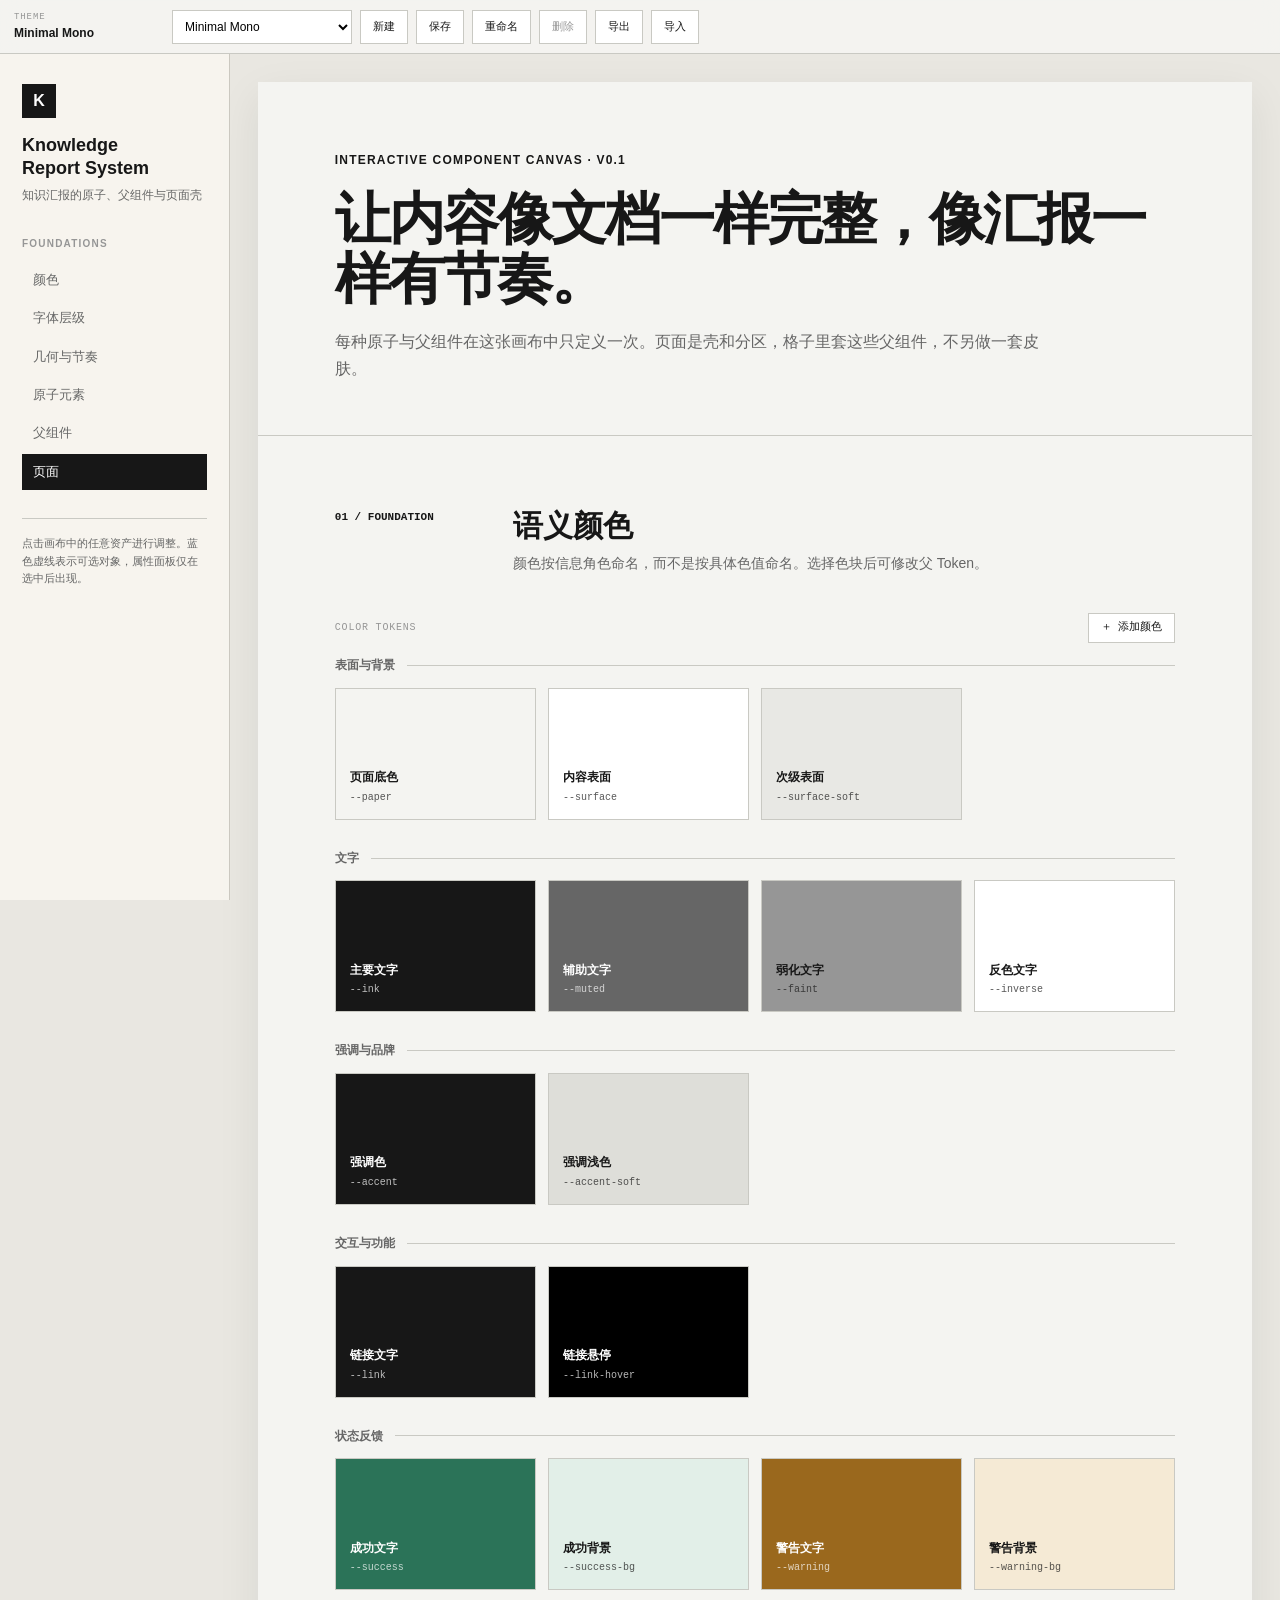
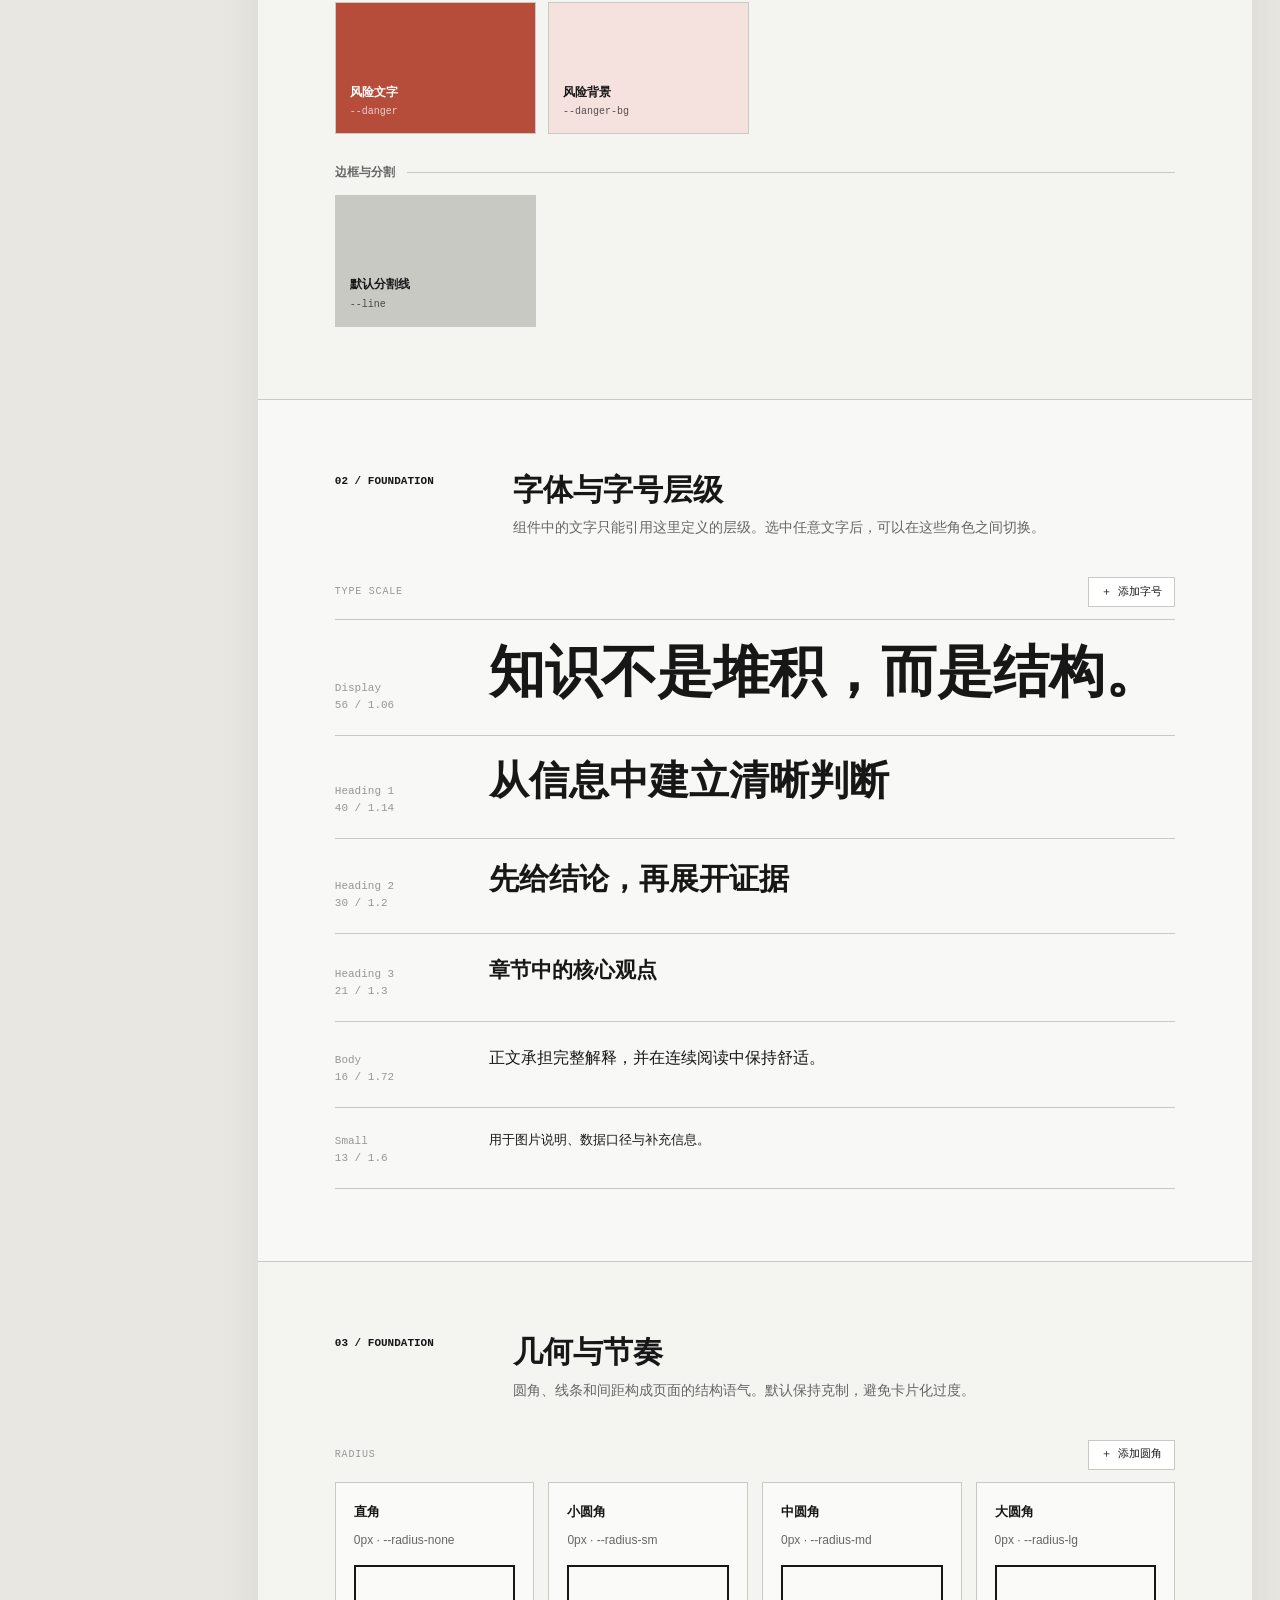
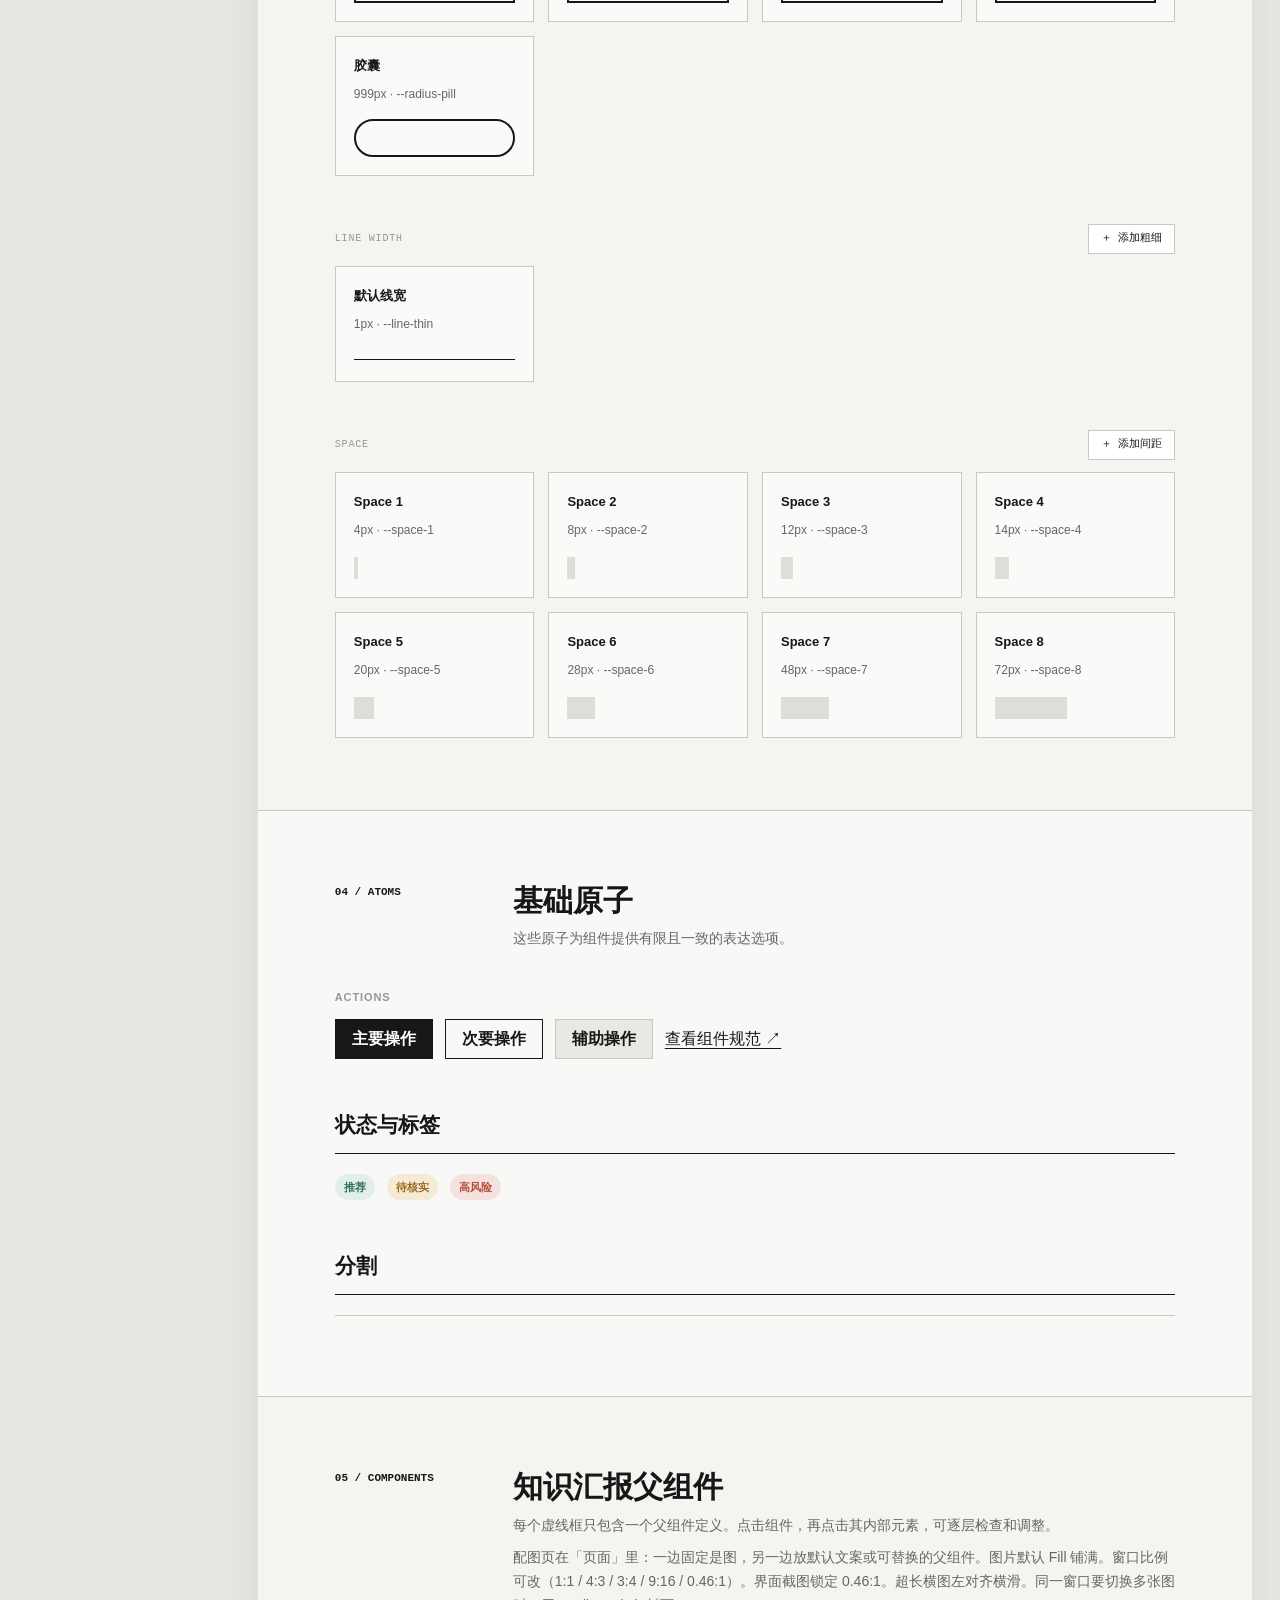
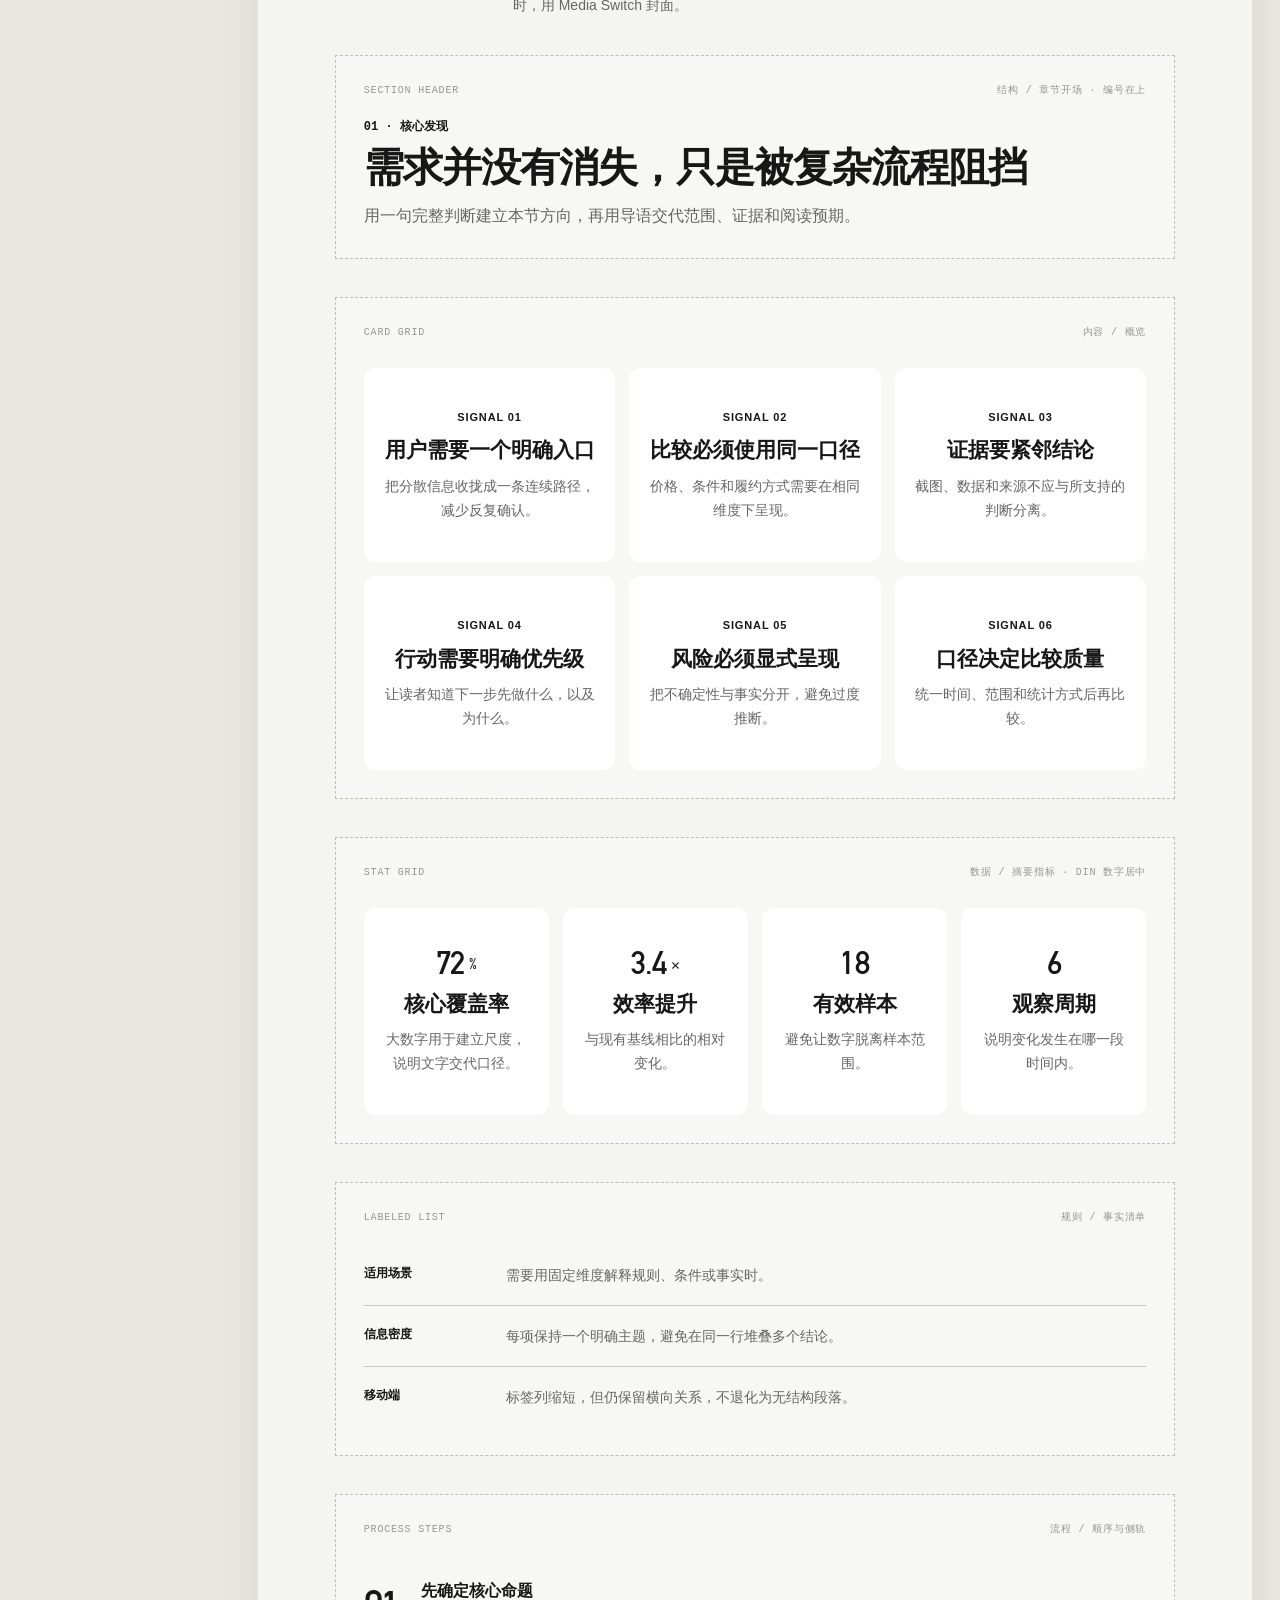
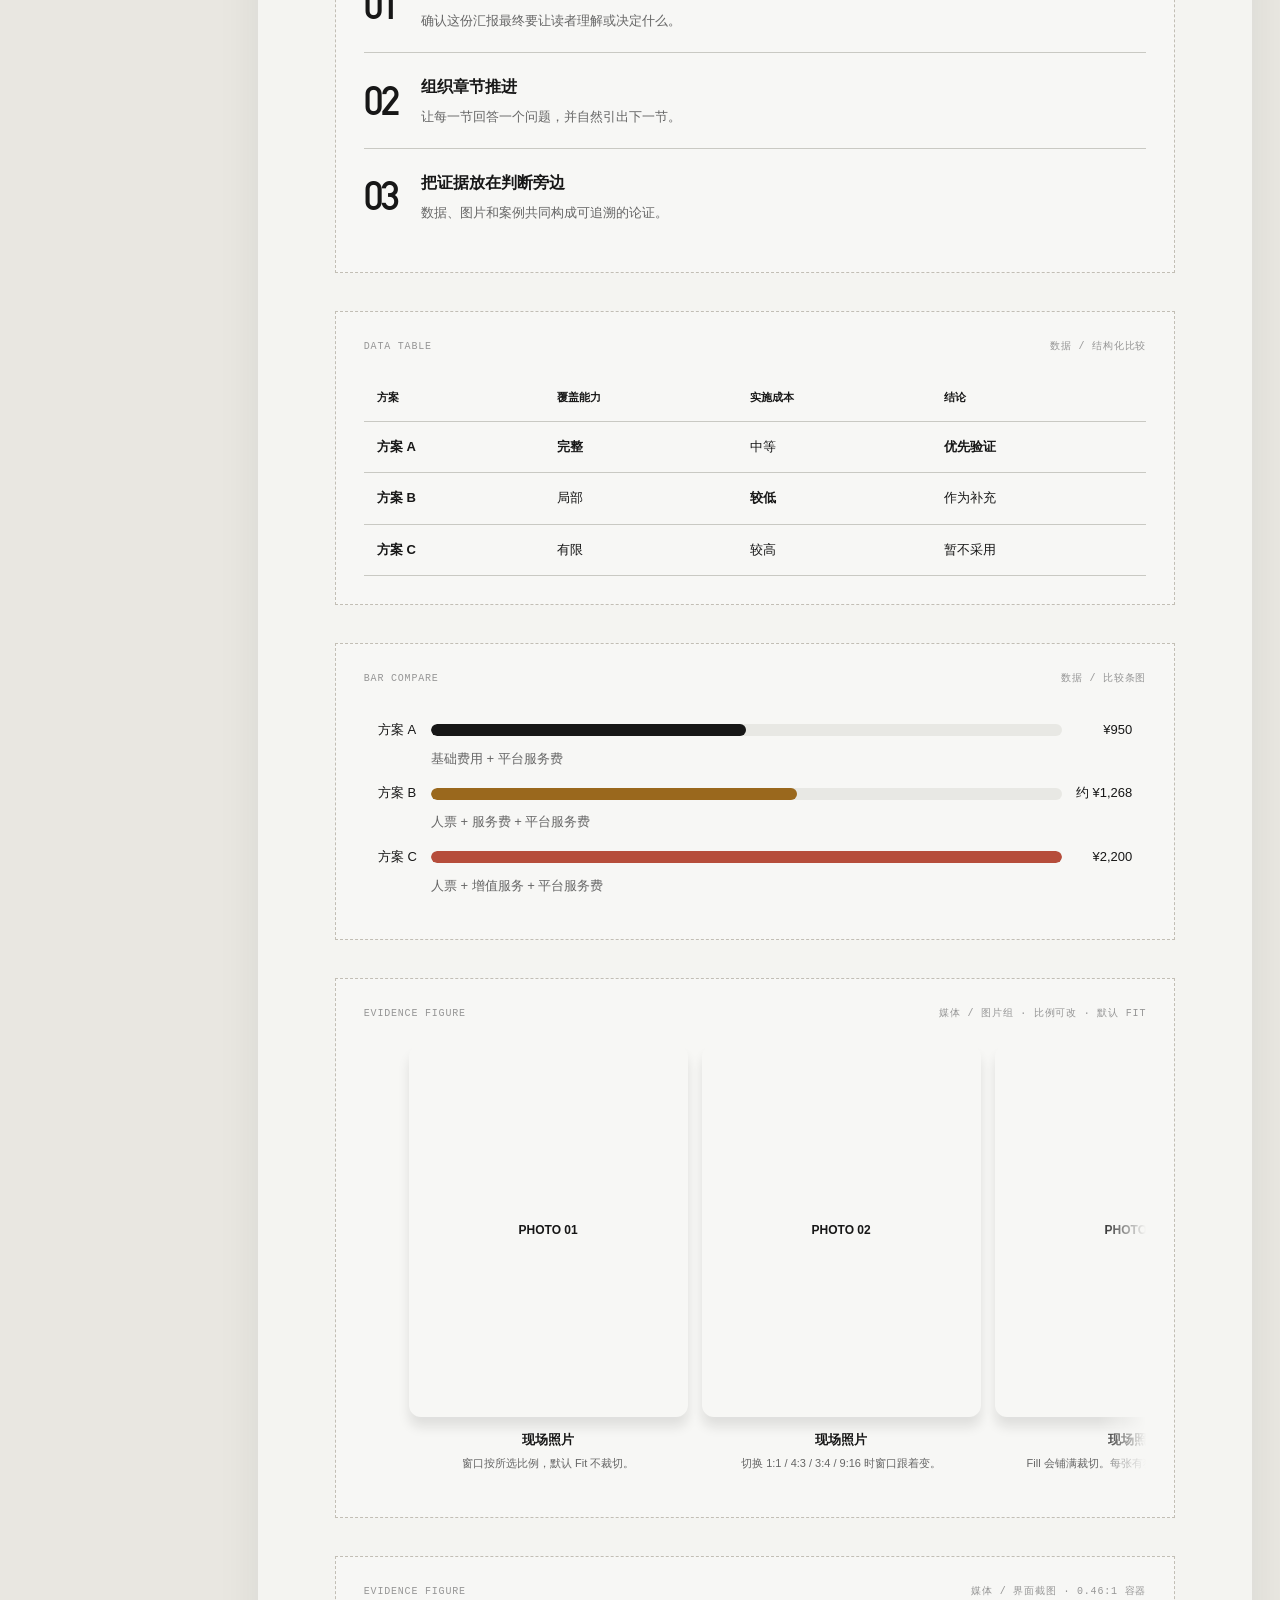
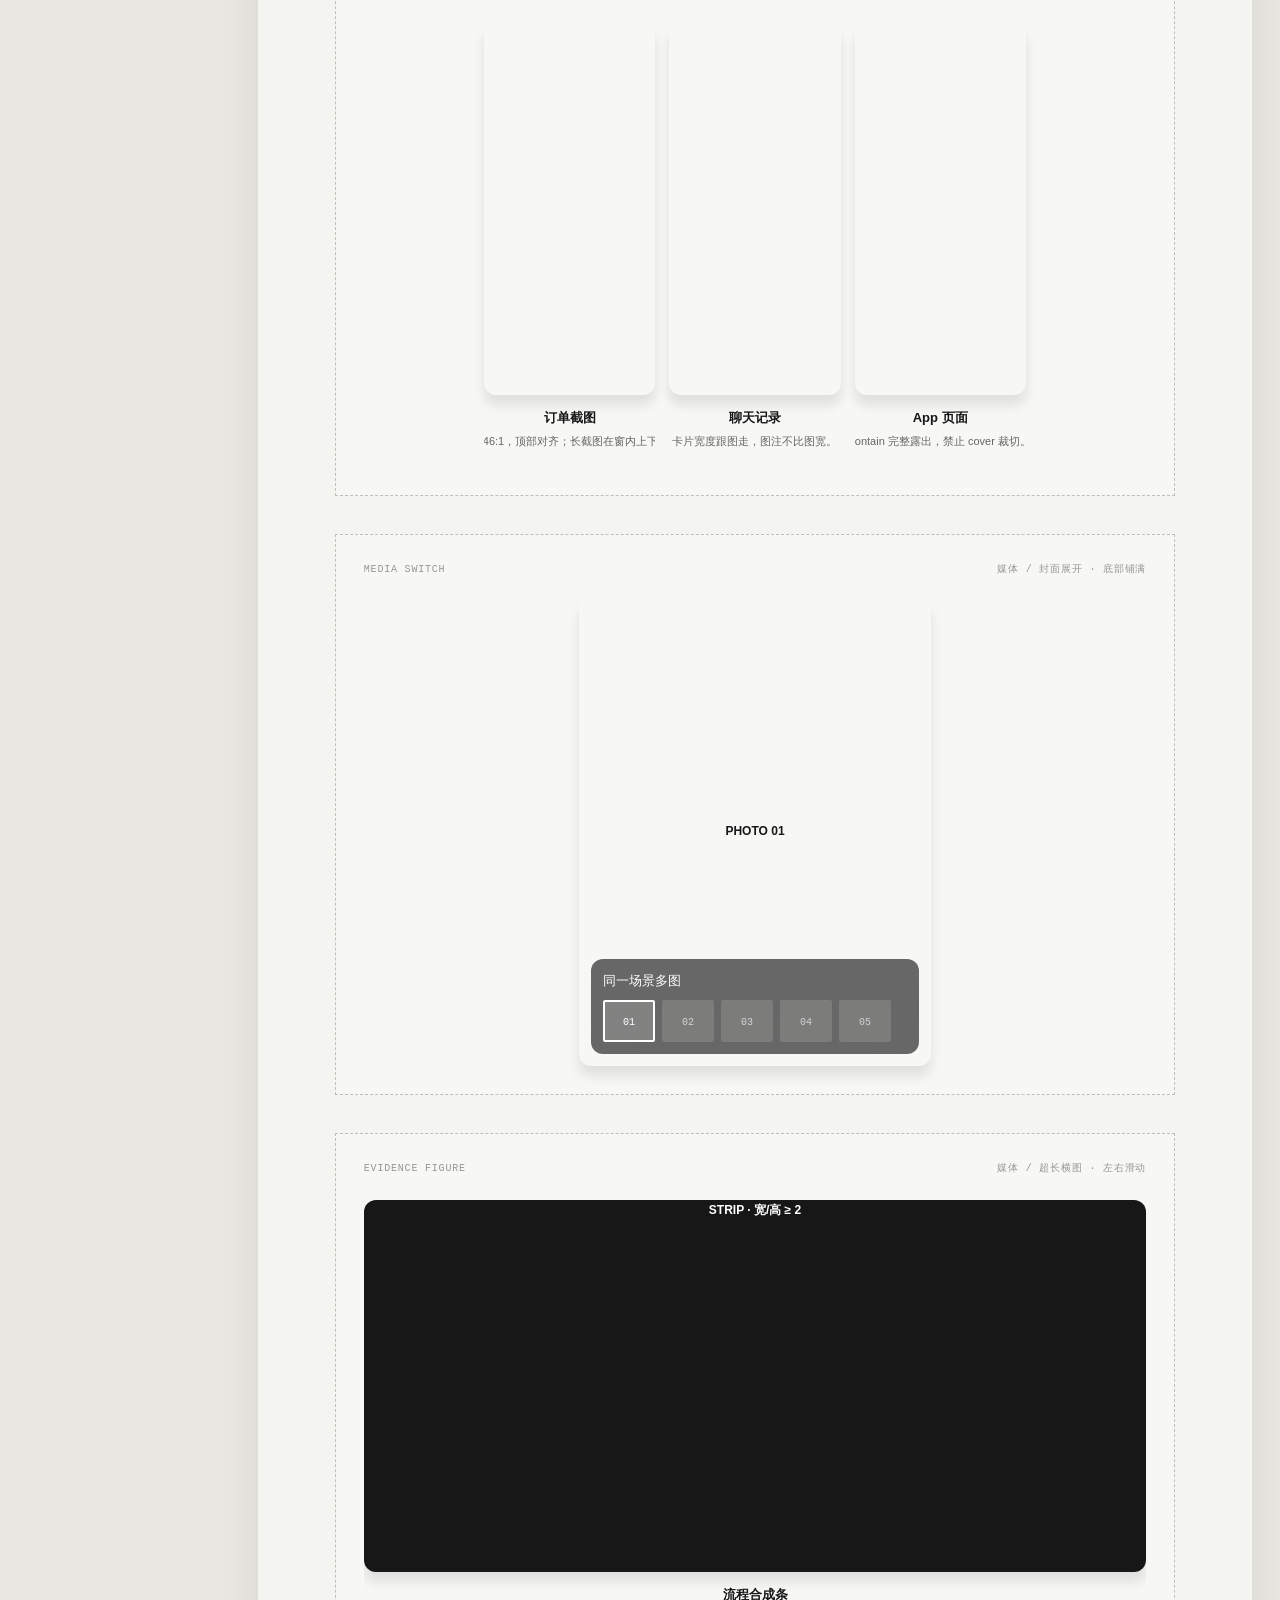
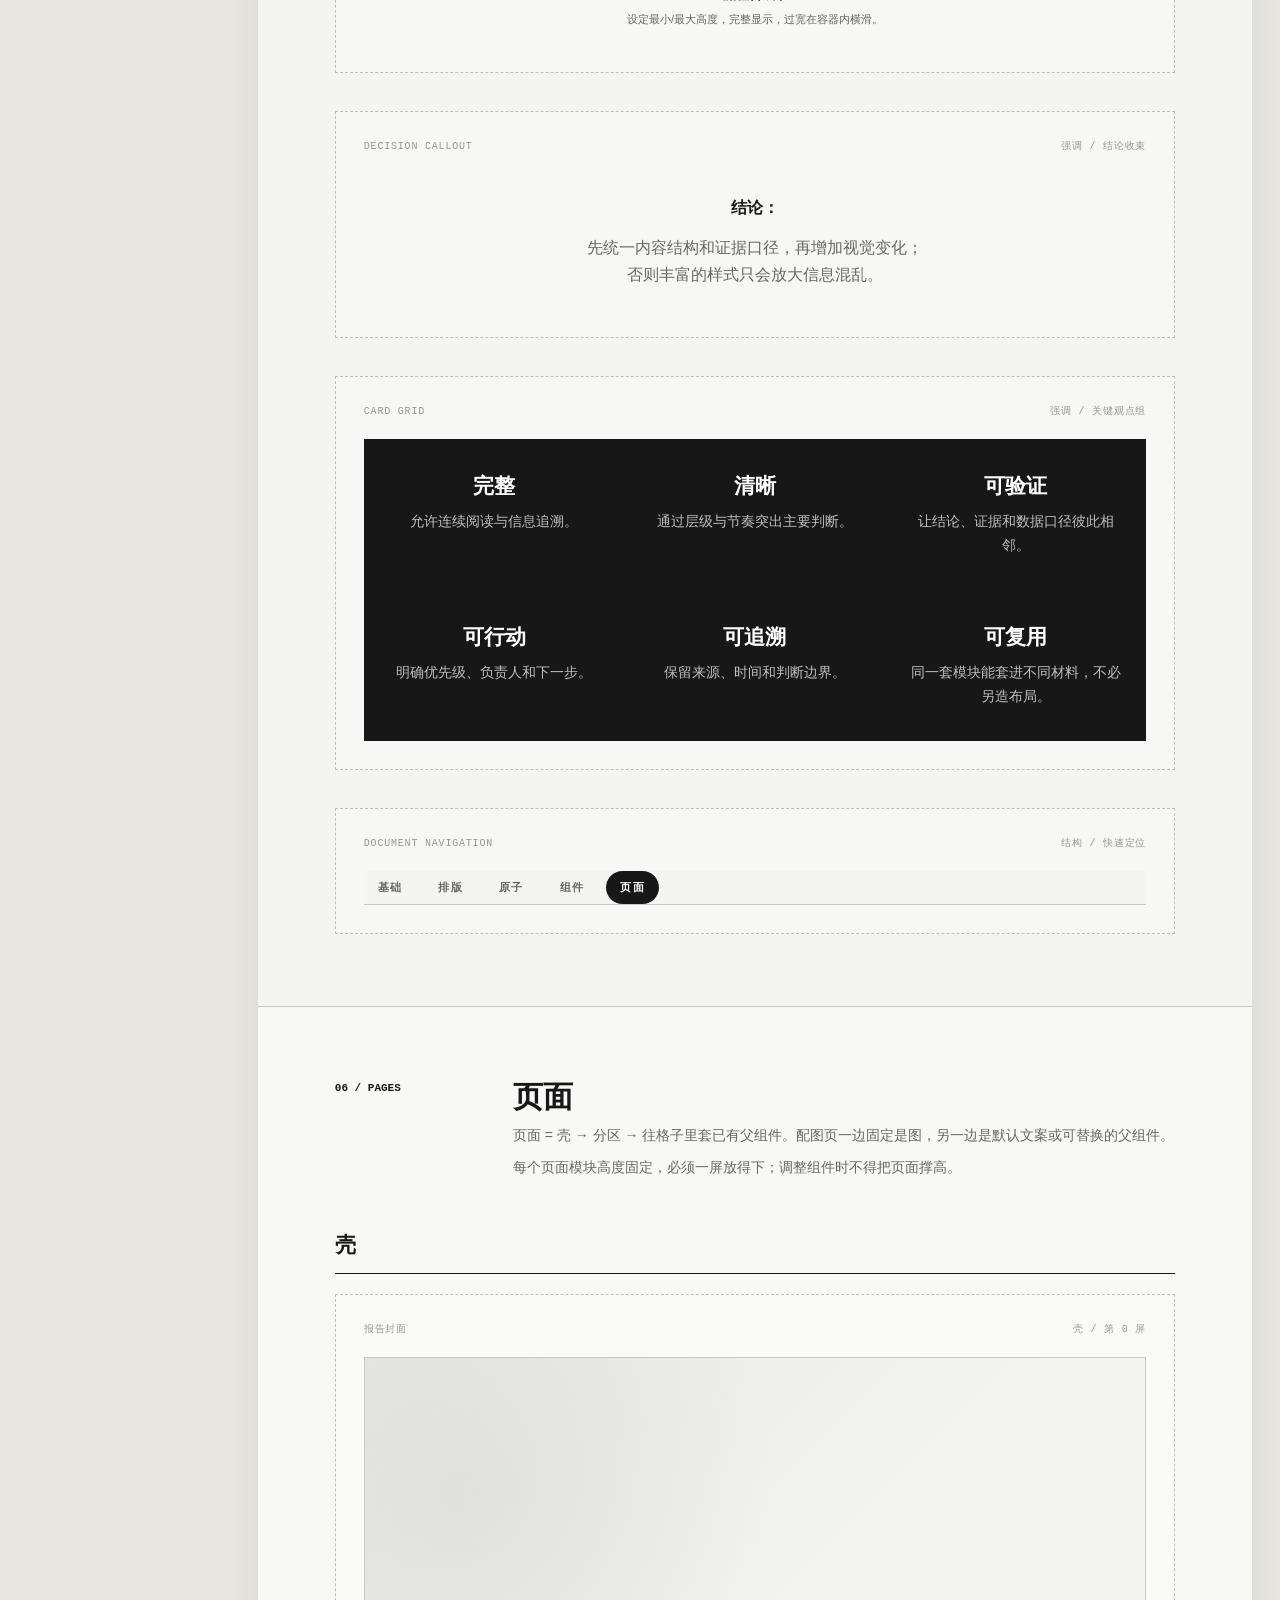
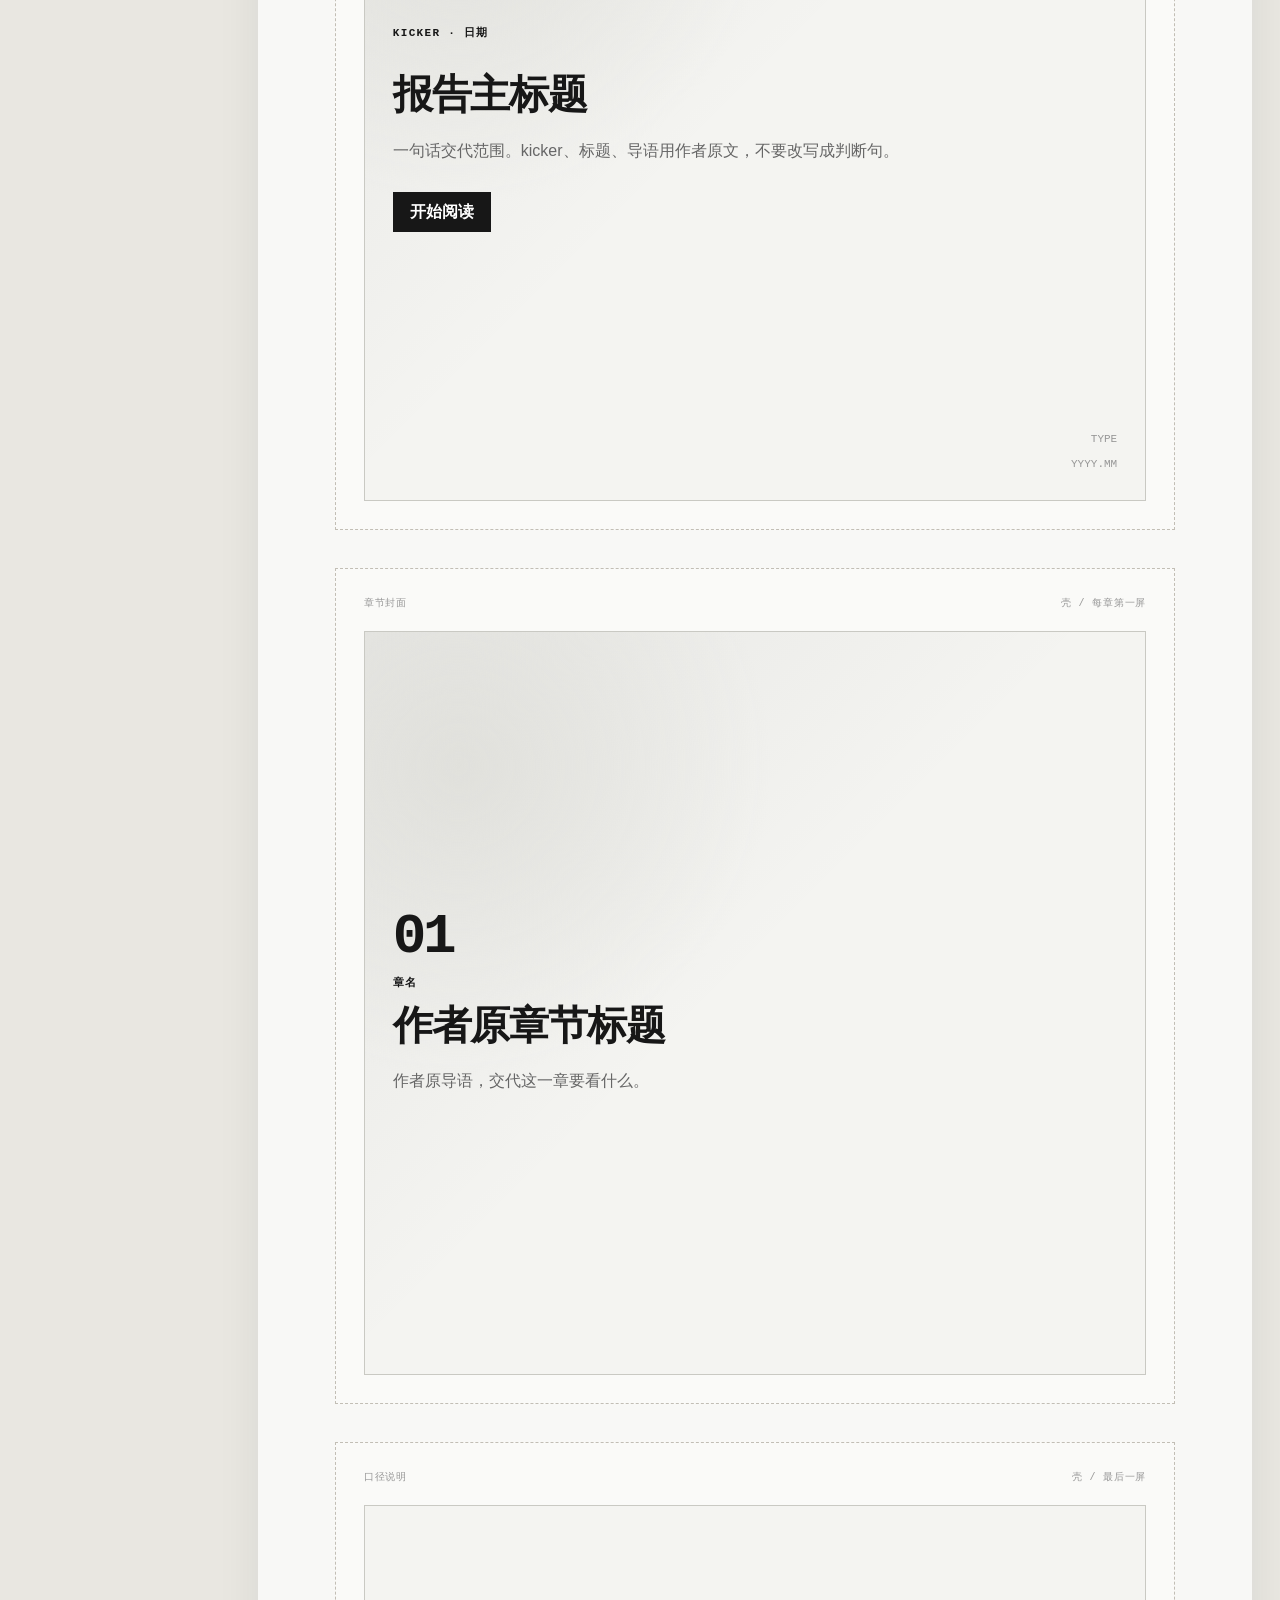
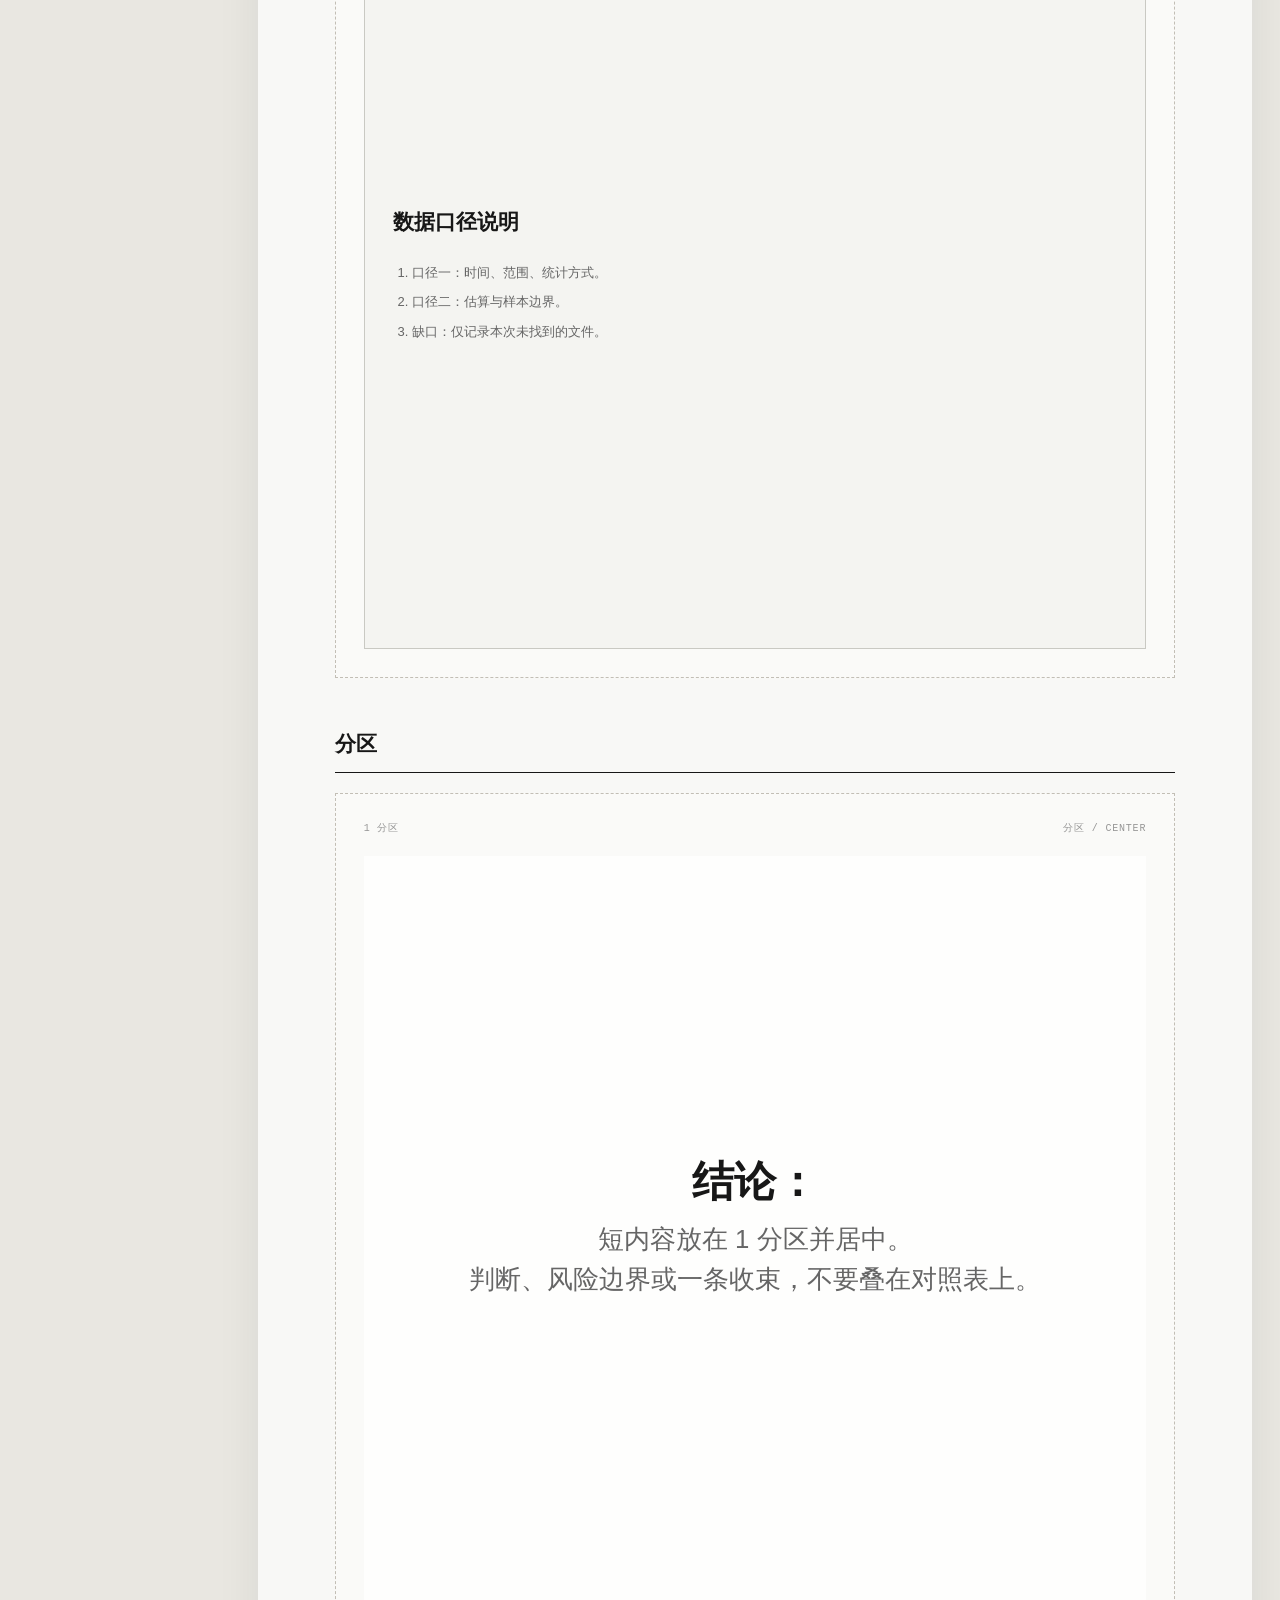
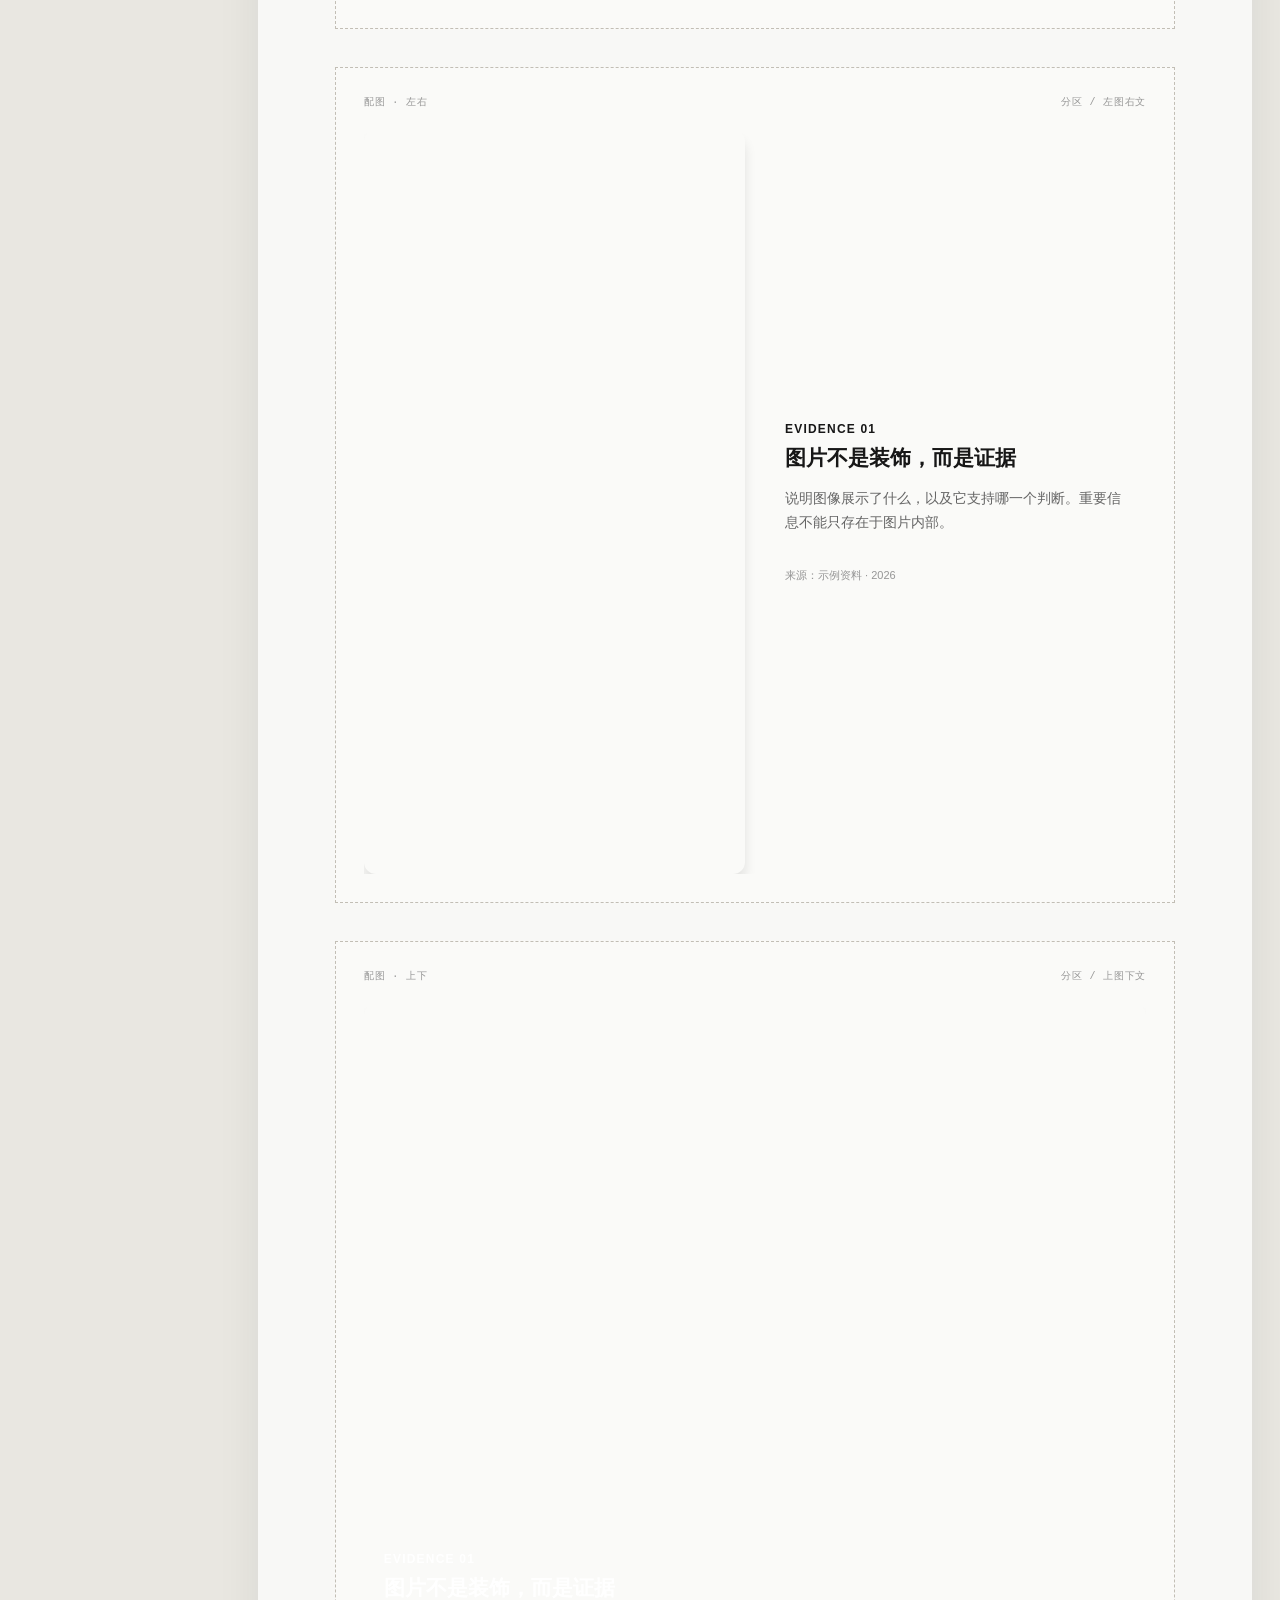
==== commit c72d490f: "Remove obsolete modules and skill documentation; update knowledge-report system to enhance content o" ====
--- a/design-system/index.html
+++ b/design-system/index.html
@@ -113,7 +113,7 @@
             <div>
               <h2>知识汇报父组件</h2>
               <p>每个虚线框只包含一个父组件定义。点击组件，再点击其内部元素，可逐层检查和调整。</p>
-              <p>配图页在「页面」里：一边固定是图，另一边放默认文案或可替换的父组件。图片默认 Fit 完整露出、不裁切，可选 Fill 铺满。窗口比例可改（1:1 / 4:3 / 3:4 / 9:16）。界面截图锁定 9:16。超长横图左对齐横滑。同一窗口要切换多张图时，用 Media Switch。</p>
+              <p>配图页在「页面」里：一边固定是图，另一边放默认文案或可替换的父组件。图片默认 Fill 铺满。窗口比例可改（1:1 / 4:3 / 3:4 / 9:16 / 0.46:1）。界面截图锁定 0.46:1。超长横图左对齐横滑。同一窗口要切换多张图时，用 Media Switch 封面。</p>
             </div>
           </header>
 
@@ -146,12 +146,12 @@
             </div>
 
             <div class="component-frame">
-              <div class="component-name"><span>Stat Grid</span><span>数据 / 摘要指标 · 数字标题说明左对齐</span></div>
+              <div class="component-name"><span>Stat Grid</span><span>数据 / 摘要指标 · DIN 数字居中</span></div>
               <div class="card-grid" style="--component-columns: 4" data-editable data-kind="grid-component" data-node-label="指标卡片组" data-component-root data-component-id="statGrid">
                 <article class="report-card" data-editable data-kind="card-child" data-node-label="指标卡片"><b class="stat-value" data-editable data-kind="text-child" data-node-label="指标数值">72%</b><h3 class="report-card__title" data-editable data-kind="text-child" data-node-label="指标标题">核心覆盖率</h3><p class="report-card__body">大数字用于建立尺度，说明文字交代口径。</p></article>
                 <article class="report-card"><b class="stat-value">3.4×</b><h3 class="report-card__title">效率提升</h3><p class="report-card__body">与现有基线相比的相对变化。</p></article>
-                <article class="report-card"><b class="stat-value">18 项</b><h3 class="report-card__title">有效样本</h3><p class="report-card__body">避免让数字脱离样本范围。</p></article>
-                <article class="report-card"><b class="stat-value">6 周</b><h3 class="report-card__title">观察周期</h3><p class="report-card__body">说明变化发生在哪一段时间内。</p></article>
+                <article class="report-card"><b class="stat-value">18</b><h3 class="report-card__title">有效样本</h3><p class="report-card__body">避免让数字脱离样本范围。</p></article>
+                <article class="report-card"><b class="stat-value">6</b><h3 class="report-card__title">观察周期</h3><p class="report-card__body">说明变化发生在哪一段时间内。</p></article>
               </div>
             </div>
 
@@ -227,11 +227,11 @@
             </div>
 
             <div class="component-frame">
-              <div class="component-name"><span>Evidence Figure</span><span>媒体 / 界面截图 · 9:16 容器</span></div>
-              <div class="image-grid evidence-gallery" data-image-kind="shot" data-image-ratio="9:16" style="--component-columns: 3" data-editable data-kind="evidence-component" data-node-label="界面截图组" data-component-root data-component-id="evidenceShot">
-                <figure class="evidence-figure" data-image-kind="shot" data-image-ratio="9:16"><div class="evidence-window" data-editable data-kind="image-child" data-node-label="截图窗口"></div><figcaption><b>订单截图</b><span>窗口 9:16，顶部对齐；长截图在窗内上下滚动。</span></figcaption></figure>
-                <figure class="evidence-figure" data-image-kind="shot" data-image-ratio="9:16"><div class="evidence-window"></div><figcaption><b>聊天记录</b><span>卡片宽度跟图走，图注不比图宽。</span></figcaption></figure>
-                <figure class="evidence-figure" data-image-kind="shot" data-image-ratio="9:16"><div class="evidence-window"></div><figcaption><b>App 页面</b><span>contain 完整露出，禁止 cover 裁切。</span></figcaption></figure>
+              <div class="component-name"><span>Evidence Figure</span><span>媒体 / 界面截图 · 0.46:1 容器</span></div>
+              <div class="image-grid evidence-gallery" data-image-kind="shot" data-image-ratio="0.46:1" style="--component-columns: 3" data-editable data-kind="evidence-component" data-node-label="界面截图组" data-component-root data-component-id="evidenceShot">
+                <figure class="evidence-figure" data-image-kind="shot" data-image-ratio="0.46:1"><div class="evidence-window" data-editable data-kind="image-child" data-node-label="截图窗口"></div><figcaption><b>订单截图</b><span>窗口 0.46:1，顶部对齐；长截图在窗内上下滚动。</span></figcaption></figure>
+                <figure class="evidence-figure" data-image-kind="shot" data-image-ratio="0.46:1"><div class="evidence-window"></div><figcaption><b>聊天记录</b><span>卡片宽度跟图走，图注不比图宽。</span></figcaption></figure>
+                <figure class="evidence-figure" data-image-kind="shot" data-image-ratio="0.46:1"><div class="evidence-window"></div><figcaption><b>App 页面</b><span>contain 完整露出，禁止 cover 裁切。</span></figcaption></figure>
               </div>
             </div>
 
@@ -279,14 +279,14 @@
             </div>
 
             <div class="component-frame">
-              <div class="component-name"><span>Highlight Band</span><span>强调 / 关键观点组</span></div>
-              <div class="highlight-band" data-editable data-kind="grid-component" data-node-label="重点观点带" data-component-root data-component-id="highlightBand">
-                <article class="highlight-item" data-editable data-kind="card-child" data-node-label="重点项"><b data-editable data-kind="text-child" data-node-label="重点标题">完整</b><p data-editable data-kind="text-child" data-node-label="重点说明">允许连续阅读与信息追溯。</p></article>
-                <article class="highlight-item"><b>清晰</b><p>通过层级与节奏突出主要判断。</p></article>
-                <article class="highlight-item"><b>可验证</b><p>让结论、证据和数据口径彼此相邻。</p></article>
-                <article class="highlight-item"><b>可行动</b><p>明确优先级、负责人和下一步。</p></article>
-                <article class="highlight-item"><b>可追溯</b><p>保留来源、时间和判断边界。</p></article>
-                <article class="highlight-item"><b>可复用</b><p>同一套模块能套进不同材料，不必另造布局。</p></article>
+              <div class="component-name"><span>Card Grid</span><span>强调 / 关键观点组</span></div>
+              <div class="card-grid is-highlight" data-editable data-kind="grid-component" data-node-label="强调卡片组" data-component-root data-component-id="cardGridHighlight">
+                <article class="report-card" data-editable data-kind="card-child" data-node-label="强调卡片"><h3 class="report-card__title" data-editable data-kind="text-child" data-node-label="卡片标题">完整</h3><p class="report-card__body" data-editable data-kind="text-child" data-node-label="卡片正文">允许连续阅读与信息追溯。</p></article>
+                <article class="report-card"><h3 class="report-card__title">清晰</h3><p class="report-card__body">通过层级与节奏突出主要判断。</p></article>
+                <article class="report-card"><h3 class="report-card__title">可验证</h3><p class="report-card__body">让结论、证据和数据口径彼此相邻。</p></article>
+                <article class="report-card"><h3 class="report-card__title">可行动</h3><p class="report-card__body">明确优先级、负责人和下一步。</p></article>
+                <article class="report-card"><h3 class="report-card__title">可追溯</h3><p class="report-card__body">保留来源、时间和判断边界。</p></article>
+                <article class="report-card"><h3 class="report-card__title">可复用</h3><p class="report-card__body">同一套模块能套进不同材料，不必另造布局。</p></article>
               </div>
             </div>
 
--- a/design-system/assets/styles.css
+++ b/design-system/assets/styles.css
@@ -1,7 +1,16 @@
+@font-face {
+  font-family: "DIN Alternate";
+  src: local("DIN Alternate"), url("../../templates/shared/fonts/DINAlternate.ttf") format("truetype");
+  font-weight: 400 700;
+  font-style: normal;
+  font-display: swap;
+}
+
 :root {
   --font-sans: "Avenir Next", "PingFang SC", "Microsoft YaHei", sans-serif;
   --font-serif: "Songti SC", "STSong", Georgia, serif;
   --font-mono: "SFMono-Regular", Consolas, monospace;
+  --font-din: "DIN Alternate", "DIN", sans-serif;
   --text-display: 56px;
   --text-h1: 40px;
   --text-h2: 30px;
@@ -460,6 +469,8 @@
   grid-template-columns: repeat(var(--component-columns, 3), minmax(0, 1fr));
   gap: var(--card-gap);
   min-width: 0;
+  overflow: visible;
+  padding-block-start: 8px;
 }
 .card-grid.is-aligned {
   display: grid;
@@ -497,20 +508,31 @@
 .card-grid:not(.is-aligned):not(.is-horizontal) {
   align-items: stretch;
   grid-template-rows: none;
-  grid-auto-rows: minmax(0, 1fr) auto auto auto minmax(0, 1fr);
+  grid-auto-rows: minmax(var(--space-6), 1fr) auto auto auto minmax(var(--space-6), 1fr);
 }
 .card-grid:not(.is-aligned):not(.is-horizontal) > .report-card {
   display: grid;
   grid-template-rows: subgrid;
   grid-row: span 5;
   align-self: stretch;
+  justify-items: center;
+  text-align: center;
   min-height: 0;
   height: auto;
-  row-gap: 8px;
+  padding-block: var(--space-6);
+  row-gap: 10px;
 }
 .card-grid:not(.is-aligned):not(.is-horizontal) > .report-card > :nth-child(1) { grid-row: 2; }
-.card-grid:not(.is-aligned):not(.is-horizontal) > .report-card > :nth-child(2) { grid-row: 3; margin-top: 0; }
-.card-grid:not(.is-aligned):not(.is-horizontal) > .report-card > :nth-child(3) { grid-row: 4; margin-top: 0; }
+.card-grid:not(.is-aligned):not(.is-horizontal) > .report-card > :nth-child(2) { grid-row: 3; }
+.card-grid:not(.is-aligned):not(.is-horizontal) > .report-card > :nth-child(3) { grid-row: 4; }
+.card-grid:not(.is-aligned):not(.is-horizontal) > .report-card > .report-card__kicker,
+.card-grid:not(.is-aligned):not(.is-horizontal) > .report-card > .report-card__title,
+.card-grid:not(.is-aligned):not(.is-horizontal) > .report-card > .report-card__body,
+.card-grid:not(.is-aligned):not(.is-horizontal) > .report-card > .stat-value {
+  margin-top: 0;
+  width: 100%;
+  text-align: center;
+}
 .card-grid.is-horizontal,
 .image-grid.is-horizontal,
 .highlight-band.is-horizontal {
@@ -597,6 +619,8 @@
   grid-template-columns: minmax(0, 1fr);
   grid-template-rows: subgrid;
   grid-row: 1 / span 5;
+  justify-items: center;
+  text-align: center;
   min-width: 0;
   width: auto;
   row-gap: 8px;
@@ -629,14 +653,21 @@
   min-width: 0;
   min-height: 190px;
   padding: var(--card-padding);
-  border: var(--border-thin) solid var(--line);
+  border: 0;
   border-radius: var(--card-radius);
   background: var(--surface);
-}
-.card-grid[data-decoration="none"] .report-card { border-top-color: var(--line); border-top-width: var(--line-thin); }
+  transition: background-color var(--motion-fast) ease, color var(--motion-fast) ease;
+}
+.card-grid > .report-card {
+  border-radius: var(--evidence-radius, 12px);
+}
+.report-card:hover {
+  background: color-mix(in srgb, var(--accent) 8%, var(--surface));
+}
+.card-grid[data-decoration="none"] .report-card { border: 0; }
 .card-grid[data-decoration="top"] .report-card { border-top: var(--decoration-width, var(--line-thin)) solid var(--decoration-color, var(--accent)); }
-.card-grid[data-decoration="left"] .report-card { border-top: var(--line-thin) solid var(--line); border-left: var(--decoration-width, var(--line-thin)) solid var(--decoration-color, var(--accent)); }
-.card-grid[data-decoration="short"] .report-card { position: relative; border-top: var(--line-thin) solid var(--line); }
+.card-grid[data-decoration="left"] .report-card { border-left: var(--decoration-width, var(--line-thin)) solid var(--decoration-color, var(--accent)); }
+.card-grid[data-decoration="short"] .report-card { position: relative; border: 0; }
 .card-grid[data-decoration="short"] .report-card::before {
   content: "";
   position: absolute;
@@ -646,13 +677,70 @@
   border-top: var(--decoration-width, var(--line-thin)) solid var(--decoration-color, var(--accent));
 }
 .card-grid[data-decoration="corner"] .report-card {
-  border-top: var(--line-thin) solid var(--line);
+  border: 0;
   background: linear-gradient(135deg, var(--decoration-color, var(--accent)) 0 12px, var(--surface) 13px);
 }
 .report-card__kicker { color: var(--accent); font-size: 11px; font-weight: var(--weight-bold); letter-spacing: .08em; }
 .report-card__title { margin-top: 14px; font-size: var(--text-h3); line-height: 1.3; }
 .report-card__body { margin-top: 8px; color: var(--muted); font-size: 14px; }
-.stat-value { display: block; color: var(--accent); font-size: clamp(1.375rem, 1.2vw + 1rem, 42px); font-weight: var(--weight-bold); line-height: 1.05; letter-spacing: -.03em; overflow-wrap: anywhere; text-align: left; }
+.stat-value {
+  display: flex;
+  flex-wrap: wrap;
+  justify-content: center;
+  align-items: center;
+  column-gap: 0.14em;
+  width: 100%;
+  color: var(--accent);
+  font-family: var(--font-din);
+  font-size: clamp(1.375rem, 1.2vw + 1rem, 42px);
+  font-weight: 400;
+  line-height: 1;
+  letter-spacing: -.03em;
+  overflow-wrap: anywhere;
+  text-align: center;
+}
+.stat-value small {
+  font-size: 0.48em;
+  font-weight: 400;
+  letter-spacing: 0;
+  line-height: 1;
+}
+.card-grid.is-highlight {
+  gap: 0;
+  padding-block-start: 0;
+  color: var(--inverse);
+  background: var(--accent);
+}
+.card-grid.is-highlight > .report-card {
+  border: 0;
+  border-radius: var(--evidence-radius, 12px);
+  background: transparent;
+  color: inherit;
+  box-shadow: none;
+}
+.card-grid.is-highlight > .report-card:hover {
+  background: color-mix(in srgb, var(--inverse) 12%, transparent);
+}
+.card-grid.is-highlight .report-card__kicker,
+.card-grid.is-highlight .report-card__title,
+.card-grid.is-highlight .stat-value {
+  color: var(--inverse);
+}
+.card-grid.is-highlight .report-card__body {
+  color: color-mix(in srgb, var(--inverse) 72%, transparent);
+}
+.card-grid.is-highlight[data-decoration="top"] .report-card {
+  border-top: var(--decoration-width, var(--line-thin)) solid color-mix(in srgb, var(--inverse) 72%, transparent);
+}
+.card-grid:has(> .report-card > .stat-value) > .report-card {
+  justify-items: center;
+  text-align: center;
+}
+.card-grid:has(> .report-card > .stat-value) .report-card__title,
+.card-grid:has(> .report-card > .stat-value) .report-card__body {
+  text-align: center;
+  width: 100%;
+}
 
 .list-block { border-top: 0; min-width: 0; }
 .list-row {
@@ -672,15 +760,22 @@
 .steps { display: grid; }
 .step {
   display: grid;
-  grid-template-columns: 48px 1fr;
-  gap: 18px;
+  grid-template-columns: auto 1fr;
+  gap: 22px;
   align-items: center;
   padding: 20px 0;
   border-top: 0;
 }
 .step + .step { border-top: 1px solid var(--line); }
 .step:last-child { border-bottom: 0; }
-.step__index { color: var(--accent); font: 12px/1.5 var(--font-mono); font-weight: var(--weight-bold); }
+.step__index {
+  color: var(--accent);
+  font-family: var(--font-din);
+  font-size: clamp(28px, 3.2vw, 40px);
+  font-weight: 400;
+  line-height: 1;
+  letter-spacing: -.04em;
+}
 .step__title { font-size: 16px; }
 .step__body { margin-top: 5px; color: var(--muted); font-size: 13px; }
 .steps.is-rail,
@@ -737,18 +832,21 @@
 
 .bar-compare {
   --bar-thickness: 12px;
+  --bar-gap: var(--space-4);
   display: grid;
   grid-template-columns: auto minmax(0, 1fr) auto;
   align-content: start;
   align-items: start;
-  column-gap: var(--space-4);
-  row-gap: var(--space-4);
+  column-gap: var(--bar-gap);
+  row-gap: var(--bar-gap);
+  padding: var(--bar-gap);
+  box-sizing: border-box;
 }
 .bar-compare__item {
   display: grid;
   grid-template-columns: subgrid;
   grid-column: 1 / -1;
-  column-gap: var(--space-4);
+  column-gap: var(--bar-gap);
   row-gap: var(--space-2);
   align-items: center;
   align-self: stretch;
@@ -807,9 +905,11 @@
   grid-template-columns: none;
   grid-template-rows: auto minmax(8rem, 1fr) auto auto;
   align-items: stretch;
-  column-gap: var(--space-5);
-  row-gap: var(--space-3);
-  min-height: 0;
+  padding: var(--bar-gap);
+  column-gap: var(--bar-gap);
+  row-gap: var(--bar-gap);
+  min-height: 0;
+  box-sizing: border-box;
 }
 .bar-compare.is-vertical > .bar-compare__item {
   display: grid;
@@ -821,7 +921,6 @@
   justify-items: center;
   text-align: center;
   column-gap: 0;
-  row-gap: 0;
   min-width: 0;
   min-height: 0;
 }
@@ -918,6 +1017,7 @@
 [data-image-ratio="4:3"] { --image-ratio: 4 / 3; }
 [data-image-ratio="3:4"] { --image-ratio: 3 / 4; }
 [data-image-ratio="9:16"] { --image-ratio: 9 / 16; }
+[data-image-ratio="0.46:1"] { --image-ratio: 0.46 / 1; }
 
 .media-card__image,
 .evidence-window {
@@ -961,12 +1061,13 @@
 }
 .media-card__image::before { width: 46%; height: 48%; left: 12%; top: 20%; }
 .media-card__image::after { width: 30%; height: 32%; right: 10%; bottom: 16%; }
-.media-card__copy,
-.media-page__copy { min-width: 0; padding: var(--card-padding); }
+.media-card__copy { min-width: 0; padding: var(--card-padding); }
 .media-page__copy {
   display: flex;
   flex-direction: column;
   justify-content: center;
+  min-width: 0;
+  padding: 0;
   height: 100%;
   box-sizing: border-box;
 }
@@ -993,25 +1094,32 @@
   align-items: start;
 }
 .image-grid.evidence-gallery {
-  --evidence-caption-height: 4.25rem;
+  --evidence-caption-height: 3.5rem;
   --evidence-item-width: auto;
+  --evidence-radius: 12px;
+  position: relative;
   display: flex;
   flex-flow: row nowrap;
   align-items: stretch;
   justify-content: center;
-  gap: 0;
+  gap: var(--space-4);
   min-width: 0;
   height: 28rem;
   max-height: none;
   min-height: 0;
+  padding-block: 4px 16px;
   overflow-x: hidden;
   overflow-y: hidden;
   overscroll-behavior-inline: contain;
   scrollbar-width: none;
 }
+.image-grid.evidence-gallery.is-scrollable:not(.is-scroll-end) {
+  -webkit-mask-image: linear-gradient(90deg, #000 0, #000 calc(100% - var(--space-7)), transparent 100%);
+  mask-image: linear-gradient(90deg, #000 0, #000 calc(100% - var(--space-7)), transparent 100%);
+}
 .image-grid.evidence-gallery::-webkit-scrollbar { display: none; }
 .image-grid.evidence-gallery[data-evidence-layout="even"] {
-  justify-content: space-evenly;
+  justify-content: center;
 }
 .image-grid.evidence-gallery[data-evidence-layout="scroll"],
 .image-grid.evidence-gallery[data-image-kind="strip"] {
@@ -1021,6 +1129,12 @@
 .image-grid.evidence-gallery[data-evidence-layout="scroll"] {
   gap: var(--card-gap);
 }
+.image-grid.evidence-gallery[data-evidence-layout="scroll"] > :first-child {
+  margin-left: clamp(20px, 3.5vw, 56px);
+}
+.image-grid.evidence-gallery[data-evidence-layout="scroll"] > :last-child {
+  margin-right: clamp(20px, 3.5vw, 56px);
+}
 .page-regions .image-grid.evidence-gallery,
 .page-region > .image-grid.evidence-gallery {
   min-height: 0;
@@ -1051,7 +1165,7 @@
 }
 .image-grid.evidence-gallery[data-image-kind="shot"] > .evidence-figure > .evidence-window,
 .image-grid.evidence-gallery[data-image-kind="shot"] > .media-switch > .evidence-window {
-  --image-ratio: 9 / 16;
+  --image-ratio: 0.46 / 1;
 }
 .image-grid.evidence-gallery[data-image-kind="strip"] > .evidence-figure {
   flex: 0 0 100%;
@@ -1060,9 +1174,12 @@
 }
 .image-grid.evidence-gallery[data-image-kind="strip"] > .evidence-figure > .evidence-window {
   aspect-ratio: auto;
-  min-width: 100%;
-  width: max-content;
-  height: 100%;
+  flex: 1 1 0;
+  min-width: 0;
+  width: 100%;
+  max-width: 100%;
+  height: auto;
+  overflow-x: auto;
   max-height: none;
   min-height: 0;
 }
@@ -1079,9 +1196,13 @@
   display: flex;
   flex-direction: column;
   justify-content: center;
+  align-items: center;
   overflow: hidden;
   margin: 0;
-  background: var(--surface);
+  padding: var(--space-3) 0 0;
+  border: 0;
+  background: transparent;
+  text-align: center;
 }
 .image-grid .evidence-figure {
   display: grid;
@@ -1096,23 +1217,33 @@
 .card-grid .evidence-window img {
   object-position: top center;
 }
-.evidence-figure { min-width: 0; margin: 0; border: 1px solid var(--line); background: var(--surface); }
+.evidence-figure {
+  --evidence-radius: 12px;
+  position: relative;
+  min-width: 0;
+  margin: 0;
+  border: 0;
+  background: transparent;
+}
 .evidence-window {
+  position: relative;
   display: grid;
   place-items: stretch;
+  overflow: hidden;
+  border-radius: var(--evidence-radius);
   color: var(--accent);
-  background:
-    linear-gradient(var(--line) 1px, transparent 1px),
-    linear-gradient(90deg, var(--line) 1px, transparent 1px),
-    var(--surface-soft);
-  background-size: 28px 28px;
+  background: transparent;
   font-size: 12px;
   font-weight: var(--weight-bold);
 }
 .media-card__image:not(:has(img)),
 .evidence-window:not(:has(img)) { place-items: center; }
-.media-card__image:has(img),
-.evidence-window:has(img) { background: var(--ink); }
+.media-card__image:has(img) { background: var(--ink); }
+.evidence-window,
+.evidence-window:has(img) {
+  background: transparent;
+  box-shadow: 0 10px 12px color-mix(in srgb, var(--ink) 10%, transparent);
+}
 .media-card__image:has(img)::before,
 .media-card__image:has(img)::after { display: none; }
 .media-card__image img,
@@ -1120,15 +1251,16 @@
   width: 100%;
   height: 100%;
   max-width: none;
+  object-fit: cover;
+  object-position: center;
+}
+[data-image-fit="fit"] .evidence-window img,
+[data-image-fit="fit"] .media-card__image img {
   object-fit: contain;
   object-position: top center;
 }
-[data-image-fit="fill"] .evidence-window img,
-[data-image-fit="fill"] .media-card__image img {
-  object-fit: cover;
-}
 [data-image-kind="shot"],
-[data-image-kind="shot"][data-image-ratio] { --image-ratio: 9 / 16; }
+[data-image-kind="shot"][data-image-ratio] { --image-ratio: 0.46 / 1; }
 [data-image-kind="shot"] .evidence-window,
 [data-image-kind="long"] .evidence-window {
   display: flex;
@@ -1165,12 +1297,15 @@
   align-items: stretch;
   aspect-ratio: auto;
   width: 100%;
+  min-width: 0;
+  max-width: 100%;
   min-height: 0;
   max-height: none;
   height: 100%;
   overflow-x: auto;
   overflow-y: hidden;
   overscroll-behavior-inline: contain;
+  touch-action: pan-x;
   scrollbar-width: none;
   background: var(--ink);
 }
@@ -1216,19 +1351,32 @@
   background: linear-gradient(145deg, var(--accent-soft), var(--accent));
 }
 .evidence-gallery[data-image-style="plain"] .evidence-window { background: var(--surface-soft); }
-.evidence-figure figcaption { padding: 14px; border-top: 1px solid var(--line); }
+.evidence-figure figcaption {
+  position: static;
+  display: flex;
+  flex-direction: column;
+  align-items: center;
+  justify-content: center;
+  padding: var(--space-3) 0 0;
+  border: 0;
+  background: transparent;
+  text-align: center;
+}
 .evidence-figure figcaption b,
 .evidence-figure figcaption span {
   display: block;
   overflow: hidden;
   text-overflow: ellipsis;
   white-space: nowrap;
-}
-.evidence-figure figcaption b { font-size: 13px; }
+  text-align: center;
+}
+.evidence-figure figcaption b { font-size: 13px; color: var(--ink); }
 .evidence-figure figcaption span { margin-top: 4px; color: var(--muted); font-size: 11px; }
 
 .media-switch,
 .evidence-figure.media-switch {
+  --media-switch-radius: 12px;
+  --media-switch-overlay: color-mix(in srgb, var(--ink) 64%, transparent);
   display: block;
   width: 100%;
   max-width: 100%;
@@ -1245,7 +1393,7 @@
 .media-switch .evidence-window { overflow: hidden; }
 .media-switch__thumbs {
   position: absolute;
-  z-index: 3;
+  z-index: 5;
   left: var(--space-3);
   right: var(--space-3);
   bottom: var(--space-3);
@@ -1253,10 +1401,10 @@
   gap: 7px;
   padding: calc(var(--space-3) + (var(--text-small) * 1.6) + var(--space-2)) var(--space-3) var(--space-3);
   overflow-x: auto;
-  border-radius: var(--radius-sm);
-  background: color-mix(in srgb, var(--ink) 62%, transparent);
+  border-radius: var(--media-switch-radius);
+  background: var(--media-switch-overlay);
   scrollbar-width: none;
-  backdrop-filter: blur(8px);
+  backdrop-filter: blur(18px);
 }
 .media-switch__thumbs::-webkit-scrollbar { display: none; }
 .media-switch__thumb {
@@ -1295,6 +1443,7 @@
 .media-switch.is-cover.is-open { z-index: 4; }
 .media-switch.is-cover .evidence-window { overflow: hidden; }
 .media-switch.is-cover .media-switch__thumbs { z-index: 5; }
+.media-switch:not(.is-cover) .media-switch__panel { display: none; }
 .media-switch__label,
 button.media-switch__label {
   position: absolute;
@@ -1317,26 +1466,27 @@
   white-space: nowrap;
   pointer-events: auto;
   cursor: pointer;
+  transition: top var(--motion-base) ease, bottom var(--motion-base) ease, font-size var(--motion-fast) ease;
 }
 .media-switch__panel {
   position: absolute;
   z-index: 4;
-  inset: 0;
+  inset: var(--space-3);
   width: auto;
   height: auto;
   display: flex;
   flex-direction: column;
   gap: var(--space-3);
   min-height: 0;
-  padding: var(--space-4);
+  padding: calc(var(--space-5) + 1.4em) var(--space-4) calc(42px + var(--space-5));
   overflow: auto;
   overscroll-behavior: contain;
   border: 0;
-  border-radius: 0;
-  background: color-mix(in srgb, var(--paper) 96%, transparent);
-  color: var(--ink);
-  backdrop-filter: blur(16px);
-  transform: translateY(100%);
+  border-radius: var(--media-switch-radius);
+  background: var(--media-switch-overlay);
+  color: var(--inverse);
+  backdrop-filter: blur(18px);
+  transform: translateY(calc(100% + var(--space-3)));
   pointer-events: none;
   transition: transform var(--motion-base) ease;
 }
@@ -1348,14 +1498,21 @@
   opacity: 0;
   pointer-events: none;
 }
+.media-switch.is-cover.is-open .media-switch__thumbs {
+  background: transparent;
+  backdrop-filter: none;
+}
+.media-switch.is-cover.is-open .media-switch__panel h3 {
+  display: none;
+}
 .media-switch__panel h3 {
   flex: 0 0 auto;
-  color: var(--accent);
+  color: var(--inverse);
   font-size: var(--text-h3);
 }
 .media-switch__panel > p {
   flex: 0 0 auto;
-  color: var(--muted);
+  color: color-mix(in srgb, var(--inverse) 78%, transparent);
   font-size: var(--text-small);
   line-height: 1.55;
 }
@@ -1363,7 +1520,10 @@
   grid-template-columns: 1fr;
   gap: 4px;
   padding: var(--space-2) 0;
-}
+  border-bottom-color: color-mix(in srgb, var(--inverse) 18%, transparent);
+}
+.media-switch__panel .list-row__label { color: var(--inverse); }
+.media-switch__panel .list-row__text { color: color-mix(in srgb, var(--inverse) 78%, transparent); }
 .media-switch__panel .table-wrap {
   flex: 1 1 auto;
   min-height: 0;
@@ -1382,15 +1542,32 @@
     opacity: 0;
     pointer-events: none;
   }
+  .media-switch.is-cover:not([data-hover="off"]) .evidence-window:hover:not(:has(.media-switch__thumbs:hover)) .media-switch__thumbs {
+    background: transparent;
+    backdrop-filter: none;
+  }
+  .media-switch.is-cover:not([data-hover="off"]) .evidence-window:hover:not(:has(.media-switch__thumbs:hover)) .media-switch__panel h3 {
+    display: none;
+  }
   .media-switch.is-cover.is-open:not([data-hover="off"]) .media-switch__thumbs:hover ~ .media-switch__panel,
   .media-switch.is-cover:not([data-hover="off"]) .media-switch__thumbs:hover ~ .media-switch__panel {
-    transform: translateY(100%);
+    transform: translateY(calc(100% + var(--space-3)));
     pointer-events: none;
   }
   .media-switch.is-cover.is-open:not([data-hover="off"]) .media-switch__thumbs:hover ~ .media-switch__label,
   .media-switch.is-cover:not([data-hover="off"]) .media-switch__thumbs:hover ~ .media-switch__label {
+    top: auto;
+    bottom: calc(var(--space-3) * 2 + 42px + var(--space-2));
+    font-size: var(--text-small);
+    font-weight: var(--weight-regular);
+    white-space: nowrap;
     opacity: 1;
     pointer-events: auto;
+  }
+  .media-switch.is-cover.is-open:not([data-hover="off"]) .media-switch__thumbs:hover,
+  .media-switch.is-cover:not([data-hover="off"]) .media-switch__thumbs:hover {
+    background: var(--media-switch-overlay);
+    backdrop-filter: blur(18px);
   }
 }
 @media (prefers-reduced-motion: reduce) {
@@ -1428,41 +1605,32 @@
   aspect-ratio: auto;
 }
 
-.callout {
+.callout,
+.callout[data-decoration],
+.callout:not([data-decoration]),
+.callout[data-decoration="none"],
+.callout[data-decoration="left"],
+.callout[data-decoration="top"],
+.callout[data-decoration="short"],
+.callout[data-decoration="corner"] {
   display: flex;
   flex-direction: column;
   justify-content: center;
   align-items: center;
   padding: var(--card-padding);
   border: 0;
-  border-radius: var(--card-radius);
-  background: rgba(255,255,255,.58);
+  border-left: 0;
+  border-radius: 0;
+  background: transparent;
   text-align: center;
 }
-.callout:not([data-decoration]),
-.callout[data-decoration="none"] {
-  border: 0;
-  border-left: 0;
-  background: rgba(255,255,255,.58);
-}
-.callout[data-decoration="top"] { border: 0; border-top: var(--decoration-width, var(--line-thin)) solid var(--decoration-color, var(--accent)); }
-.callout[data-decoration="left"] { border: 0; border-left: var(--decoration-width, var(--line-thin)) solid var(--decoration-color, var(--accent)); }
-.callout[data-decoration="short"] { position: relative; border: 0; }
-.callout[data-decoration="short"]::before {
-  content: "";
-  position: absolute;
-  top: calc(var(--line-thin) * -1);
-  left: var(--card-padding);
-  width: 54px;
-  border-top: var(--decoration-width, var(--line-thin)) solid var(--decoration-color, var(--accent));
-}
-.callout[data-decoration="corner"] {
-  border-left: var(--line-thin) solid var(--line);
-  background: linear-gradient(135deg, var(--decoration-color, var(--accent)) 0 14px, color-mix(in srgb, var(--surface) 60%, transparent) 15px);
+.callout[data-decoration="short"]::before,
+.callout[data-decoration="corner"]::before {
+  content: none;
 }
 .callout strong,
 .callout p {
-  max-width: 36rem;
+  max-width: 38em;
   text-align: center;
   white-space: pre-line;
 }
@@ -1483,6 +1651,10 @@
   min-width: 0;
   min-height: 132px;
   padding: var(--card-padding);
+  transition: background-color var(--motion-fast) ease;
+}
+.highlight-item:hover {
+  background: color-mix(in srgb, var(--inverse) 14%, transparent);
 }
 .highlight-item > b { grid-row: 2; }
 .highlight-item + .highlight-item { border-left: 1px solid rgba(255,255,255,.22); }
@@ -1546,16 +1718,26 @@
 }
 .document-nav a {
   flex: 0 0 auto;
-  padding: var(--space-3) var(--space-4);
+  padding: 7px 14px;
   color: var(--muted);
-  border: var(--line-thin) solid transparent;
+  border: 0;
+  border-radius: var(--radius-pill);
   text-decoration: none;
-  font-size: var(--text-small);
+  font-size: 11px;
   font-weight: var(--weight-medium);
-}
-.document-nav a:hover,
-.document-nav a.is-active { color: var(--accent); }
-.document-nav.nav-underline a.is-active { border-bottom: var(--line-thin) solid var(--accent); }
+  letter-spacing: .12em;
+  text-transform: uppercase;
+}
+.document-nav a:hover {
+  color: var(--accent);
+  background: color-mix(in srgb, var(--accent) 8%, transparent);
+}
+.document-nav a.is-active,
+.document-nav.nav-underline a.is-active {
+  color: var(--inverse);
+  background: var(--accent);
+  border-bottom: 0;
+}
 .document-nav.nav-segmented {
   width: fit-content;
   padding: var(--space-1);
@@ -1891,7 +2073,7 @@
   min-height: 0;
   height: 100%;
   overflow: hidden;
-  --page-region-inset: var(--space-6);
+  --page-region-inset: var(--space-7);
   --image-window-max: 100%;
   --image-group-max: 100%;
   --image-natural-max-height: 100%;
@@ -1902,12 +2084,36 @@
   grid-template-columns: minmax(0, 1fr);
   grid-template-rows: minmax(0, 1fr);
 }
+.page-regions[data-regions="1"] > .page-region:has(> .image-grid.evidence-gallery) {
+  padding: var(--space-7) 0 var(--space-8);
+  box-sizing: border-box;
+}
+.page-regions[data-regions="1"] > .page-region:has(> .image-grid.evidence-gallery[data-image-kind="strip"]) {
+  padding-inline: clamp(20px, 3.5vw, 56px);
+}
+.page-regions[data-regions="1"] > .page-region:has(> .evidence-figure),
+.page-regions[data-regions="1"] > .page-region:has(> .media-switch) {
+  padding: var(--space-7);
+  padding-bottom: var(--space-8);
+  box-sizing: border-box;
+}
+.page-regions[data-regions="1"] > .page-region > .image-grid.evidence-gallery,
+.page-regions[data-regions="1"] > .page-region > .evidence-figure,
+.page-regions[data-regions="1"] > .page-region > .media-switch {
+  padding: 0;
+}
+.page-regions[data-regions="1"] > .page-region > .card-grid,
 .page-regions[data-regions="1"] > .page-region > .list-block,
 .page-regions[data-regions="1"] > .page-region > .steps,
 .page-regions[data-regions="1"] > .page-region > .table-wrap,
 .page-regions[data-regions="1"] > .page-region > .bar-compare {
-  padding-inline: var(--page-region-inset);
+  padding: var(--page-region-inset);
   box-sizing: border-box;
+}
+.page-regions[data-regions="1"] > .page-region > .bar-compare {
+  --bar-gap: var(--page-region-inset);
+  row-gap: var(--bar-gap);
+  column-gap: var(--bar-gap);
 }
 .page-regions[data-regions="2"][data-split="columns"] {
   align-items: stretch;
@@ -1932,23 +2138,35 @@
 }
 .page-regions[data-media-page] {
   --media-copy-width: 28rem;
-  --media-copy-height: 12.5rem;
+  --media-copy-height: 16rem;
   --media-copy-inset: var(--space-5);
   gap: 0;
   overflow: hidden;
-  border: 1px solid var(--line);
-  border-radius: var(--card-radius);
-  background: var(--surface);
-}
-.page-regions[data-media-page="split"] {
-  grid-template-columns: minmax(0, 1fr) var(--media-copy-width);
+  border: 0;
+  border-radius: 0;
+  background: transparent;
+}
+.page-regions[data-media-page="split"],
+.page-regions[data-media-page="split"][data-regions="2"][data-split="columns"],
+.page-regions[data-media-page="split"][data-track="fill-fit"],
+.page-regions[data-media-page="split"][data-regions="2"][data-split="columns"][data-track="fill-fit"] {
+  grid-template-columns: minmax(0, 1fr) minmax(0, 1fr);
   grid-template-rows: minmax(0, 1fr);
+  gap: var(--space-5);
+  border: 0;
+  background: transparent;
 }
 .page-regions[data-media-page="stack"],
 .page-regions[data-media-page="stack"][data-regions="2"][data-split="rows"],
 .page-regions[data-media-page="stack"][data-regions="2"][data-split="rows"][data-track="fill-fit"] {
+  position: relative;
+  display: flex;
+  flex-direction: column;
+  justify-content: flex-end;
   grid-template-columns: minmax(0, 1fr);
-  grid-template-rows: minmax(0, 1fr) var(--media-copy-height);
+  grid-template-rows: none;
+  border: 0;
+  background: transparent;
 }
 .page-regions[data-media-page] > [data-slot="media"],
 .page-regions[data-media-page] > [data-slot="copy"] {
@@ -1957,17 +2175,24 @@
   gap: 0;
   overflow: hidden;
 }
+.page-regions[data-media-page="split"] > [data-slot="media"] {
+  overflow: visible;
+  padding: 2px 2px 14px;
+  box-sizing: border-box;
+}
 .page-regions[data-media-page] > [data-slot="copy"] {
   display: flex;
   flex-direction: column;
   box-sizing: border-box;
-  background: var(--surface);
+  background: transparent;
 }
 .page-regions[data-media-page="split"] > [data-slot="copy"] {
-  width: var(--media-copy-width);
+  width: auto;
+  min-width: 0;
   height: 100%;
   padding: 0;
-  border-left: 1px solid var(--line);
+  border: 0;
+  background: transparent;
 }
 .page-regions[data-media-page="split"] > [data-slot="copy"] > * {
   flex: 1 1 auto;
@@ -1978,12 +2203,20 @@
   min-height: 0;
   box-sizing: border-box;
 }
-.page-regions[data-media-page="split"] > [data-slot="copy"] > :not(.highlight-band) {
+.page-regions[data-media-page="split"] > [data-slot="copy"] > :not(.bar-compare) {
   padding: var(--media-copy-inset);
 }
+.page-regions[data-media-page="split"] > [data-slot="copy"] > .bar-compare:not(.is-vertical) {
+  --bar-gap: var(--media-copy-inset);
+  padding: var(--bar-gap);
+  row-gap: var(--bar-gap);
+  column-gap: var(--bar-gap);
+}
+.page-regions[data-media-page="split"] > [data-slot="copy"] > .card-grid.is-highlight,
 .page-regions[data-media-page="split"] > [data-slot="copy"] > .highlight-band {
   padding: 0;
-  border-radius: 0;
+  overflow: hidden;
+  border-radius: var(--evidence-radius, 12px);
 }
 .page-regions[data-media-page="split"] > [data-slot="copy"] > .list-block {
   display: flex;
@@ -2015,16 +2248,64 @@
 .page-regions[data-media-page="split"] > [data-slot="copy"] > .bar-compare > .bar-compare__item {
   min-height: 0;
 }
+.page-regions[data-media-page="split"] > [data-slot="copy"] .list-row,
+.page-regions[data-media-page="split"] > [data-slot="copy"] .step + .step,
+.page-regions[data-media-page="split"] > [data-slot="copy"] .media-meta {
+  border: 0;
+}
 .page-regions[data-media-page="stack"] > [data-slot="media"] {
-  min-height: calc(var(--page-module-height) - var(--media-copy-height));
+  position: absolute;
+  inset: 0;
+  z-index: 0;
+  width: 100%;
+  height: 100%;
+  min-height: 0;
 }
 .page-regions[data-media-page="stack"] > [data-slot="copy"] {
+  position: relative;
+  z-index: 1;
   height: var(--media-copy-height);
   min-height: var(--media-copy-height);
   max-height: var(--media-copy-height);
-  padding: var(--space-4) var(--space-5);
+  padding: var(--space-5) var(--space-6);
   box-sizing: border-box;
-  border-top: 1px solid var(--line);
+  border-top: 0;
+  background: transparent;
+  backdrop-filter: none;
+}
+.page-regions[data-media-page="stack"] > [data-slot="copy"]:has(> .media-page__copy),
+.page-regions[data-media-page="stack"] > [data-slot="copy"]:has(> .callout) {
+  background: linear-gradient(180deg, transparent 0%, color-mix(in srgb, var(--ink) 58%, transparent) 100%);
+}
+.page-regions[data-media-page="stack"] > [data-slot="copy"]:has(> .media-page__copy) .eyebrow,
+.page-regions[data-media-page="stack"] > [data-slot="copy"]:has(> .media-page__copy) h3 {
+  color: var(--inverse);
+}
+.page-regions[data-media-page="stack"] > [data-slot="copy"]:has(> .media-page__copy) p,
+.page-regions[data-media-page="stack"] > [data-slot="copy"]:has(> .media-page__copy) .media-meta {
+  color: color-mix(in srgb, var(--inverse) 78%, transparent);
+  border: 0;
+}
+.page-regions[data-media-page="stack"] > [data-slot="copy"]:has(> .callout) .callout,
+.page-regions[data-media-page="stack"] > [data-slot="copy"]:has(> .callout) .callout strong,
+.page-regions[data-media-page="stack"] > [data-slot="copy"]:has(> .callout) .callout p {
+  color: var(--inverse);
+}
+.page-regions[data-media-page="stack"] > [data-slot="copy"]:has(> .callout) {
+  container-type: size;
+}
+.page-regions[data-media-page="stack"] > [data-slot="copy"] > .callout strong {
+  font-size: clamp(16px, 2.2vh, 24px);
+  font-size: clamp(16px, 14cqb, 24px);
+}
+.page-regions[data-media-page="stack"] > [data-slot="copy"] > .callout p {
+  font-size: clamp(13px, 1.8vh, 18px);
+  font-size: clamp(13px, 10cqb, 18px);
+}
+.page-regions[data-media-page="stack"] > [data-slot="copy"]:has(> .card-grid.is-highlight) {
+  padding: 0;
+  background: transparent;
+  backdrop-filter: none;
 }
 .page-regions[data-media-page="stack"] > [data-slot="copy"] > * {
   flex: 1 1 auto;
@@ -2116,6 +2397,10 @@
   justify-content: center;
   align-items: center;
   overflow: hidden;
+}
+.page-region:has(> .card-grid),
+.page-region:has(> .image-grid.evidence-gallery) {
+  overflow: visible;
 }
 .page-regions[data-align="center"] > .page-region:not([data-align]) > *,
 .page-region[data-align="center"] > * {
@@ -2144,6 +2429,81 @@
   margin-inline: auto;
   align-self: stretch;
 }
+.page-regions[data-regions="1"][data-align="center"] > .page-region > .list-block,
+.page-regions[data-regions="1"][data-align="center"] > .page-region > .steps,
+.page-regions[data-regions="1"] > .page-region[data-align="center"] > .list-block,
+.page-regions[data-regions="1"] > .page-region[data-align="center"] > .steps,
+.page-regions[data-regions="1"] > .page-region > .list-block,
+.page-regions[data-regions="1"] > .page-region > .steps {
+  width: max-content;
+  max-width: 100%;
+  align-self: center;
+  margin-inline: auto;
+}
+.page-regions[data-regions="1"] > .page-region > .list-block > .list-row {
+  width: max-content;
+  max-width: 100%;
+  grid-template-columns: max-content max-content;
+}
+.page-regions[data-regions="1"] > .page-region > .list-block > .list-row > .list-row__text {
+  width: max-content;
+  max-width: min(46rem, 68vw);
+}
+.page-regions[data-regions="1"] > .page-region > .steps > .step {
+  width: max-content;
+  max-width: 100%;
+  grid-template-columns: max-content max-content;
+}
+.page-region:has(> .list-block),
+.page-region:has(> .steps) {
+  overflow: visible;
+}
+.page-regions[data-regions="1"] > .page-region > .list-block,
+.page-regions[data-regions="1"] > .page-region > .steps {
+  min-width: min-content;
+  overflow: visible;
+}
+.page-regions[data-regions="1"] > .page-region > .list-block .list-row__label {
+  font-size: clamp(14px, 1.9vh, 22px);
+}
+.page-regions[data-regions="1"] > .page-region > .list-block .list-row__text {
+  font-size: clamp(16px, 2.3vh, 24px);
+}
+.page-regions[data-regions="1"] > .page-region > .steps .step__index {
+  font-size: clamp(32px, 5vh, 56px);
+  font-size: clamp(32px, 8cqh, 56px);
+}
+.page-regions[data-regions="1"] > .page-region > .steps .step__title {
+  font-size: clamp(17px, 2.4vh, 26px);
+  font-size: clamp(17px, 4cqh, 26px);
+}
+.page-regions[data-regions="1"] > .page-region > .steps .step__body {
+  font-size: clamp(14px, 1.9vh, 20px);
+  font-size: clamp(14px, 3.2cqh, 20px);
+}
+.page-regions[data-regions="1"] > .page-region > .table-wrap .data-table th {
+  font-size: clamp(13px, 1.6vh, 18px);
+  font-size: clamp(13px, 2.6cqh, 18px);
+}
+.page-regions[data-regions="1"] > .page-region > .table-wrap .data-table td {
+  font-size: clamp(15px, 2vh, 22px);
+  font-size: clamp(15px, 3.2cqh, 22px);
+}
+.page-regions[data-regions="1"] > .page-region:has(> .callout) {
+  container-type: size;
+}
+.page-regions[data-regions="1"] > .page-region > .callout strong {
+  max-width: min(38em, 84vw);
+  font-size: clamp(22px, 3.8vh, 42px);
+  font-size: clamp(22px, 6.5cqb, 42px);
+  line-height: 1.25;
+}
+.page-regions[data-regions="1"] > .page-region > .callout p {
+  max-width: min(38em, 84vw);
+  font-size: clamp(16px, 2.4vh, 26px);
+  font-size: clamp(16px, 3.6cqb, 26px);
+  line-height: 1.55;
+}
 .page-region[data-size="fill"] > .list-block,
 .page-region[data-size="fill"] > .steps,
 .page-region[data-size="fill"] > .table-wrap,
@@ -2172,9 +2532,19 @@
 .page-region[data-size="fill"] > .table-wrap {
   display: flex;
   flex-direction: column;
-  justify-content: center;
-}
-.page-region[data-size="fill"] > .bar-compare {
+  justify-content: stretch;
+  height: 100%;
+}
+.page-region[data-size="fill"] > .table-wrap > table {
+  flex: 1 1 auto;
+  width: 100%;
+  height: 100%;
+}
+.page-region[data-size="fill"] > .table-wrap th,
+.page-region[data-size="fill"] > .table-wrap td {
+  vertical-align: middle;
+}
+.page-region[data-size="fill"] > .bar-compare:not(.is-vertical) {
   align-content: stretch;
   grid-auto-rows: minmax(0, 1fr);
 }
@@ -2202,22 +2572,41 @@
 }
 .page-region[data-size="fill"] > .table-wrap,
 .page-region[data-size="fill"] > .highlight-band,
-.page-region[data-size="fill"] > .card-grid,
 .page-region[data-size="fill"] > .list-block,
 .page-region[data-size="fill"] > .steps,
 .page-region[data-size="fill"] > .bar-compare {
   overflow: auto;
   scrollbar-width: none;
 }
+.page-region[data-size="fill"] > .card-grid {
+  overflow: visible;
+  scrollbar-width: none;
+}
 .page-region[data-size="fill"] > .table-wrap::-webkit-scrollbar,
 .page-region[data-size="fill"] > .highlight-band::-webkit-scrollbar,
-.page-region[data-size="fill"] > .card-grid::-webkit-scrollbar,
 .page-region[data-size="fill"] > .list-block::-webkit-scrollbar,
 .page-region[data-size="fill"] > .steps::-webkit-scrollbar,
 .page-region[data-size="fill"] > .bar-compare::-webkit-scrollbar { display: none; }
+.page-region[data-size="fill"] > .card-grid.is-highlight,
 .page-region[data-size="fill"] > .highlight-band {
   height: 100%;
   min-height: 0;
+}
+.page-regions[data-regions="1"] > .page-region[data-size="fill"] > .card-grid,
+.page-regions[data-regions="1"] > .page-region[data-size="fill"] > .card-grid.is-highlight {
+  flex: 0 1 auto;
+  width: 100%;
+  height: auto;
+  max-height: 100%;
+  align-self: center;
+}
+.page-regions[data-regions="1"] > .page-region > .card-grid[data-item-count="1"],
+.page-regions[data-regions="1"] > .page-region > .card-grid[data-item-count="2"][style*="--component-columns: 2"],
+.page-regions[data-regions="1"] > .page-region > .card-grid[data-item-count="3"][style*="--component-columns: 3"],
+.page-regions[data-regions="1"] > .page-region > .card-grid[data-item-count="4"][style*="--component-columns: 4"],
+.page-regions[data-regions="1"] > .page-region > .card-grid[data-item-count="5"][style*="--component-columns: 5"],
+.page-regions[data-regions="1"] > .page-region > .card-grid[data-item-count="6"][style*="--component-columns: 6"] {
+  max-height: min(42vh, 340px);
 }
 .page-region[data-size="fill"] > .image-grid,
 .page-region[data-size="fill"] > .image-grid.evidence-gallery {
@@ -2251,7 +2640,7 @@
   margin-inline: auto;
   height: 100%;
   max-height: 100%;
-  overflow: hidden;
+  overflow: visible;
 }
 .page-region[data-size="fill"] > .media-card.is-split,
 .page-region[data-size="fill"] > .media-card[data-media-layout="overlay"] {
@@ -2267,7 +2656,7 @@
   height: auto;
 }
 .page-region[data-size="fill"] [data-image-kind="shot"] .evidence-window {
-  aspect-ratio: 9 / 16;
+  aspect-ratio: 0.46 / 1;
   width: auto;
   max-width: none;
   height: auto;
@@ -2292,8 +2681,11 @@
   outline: none;
   background: transparent;
 }
-.component-frame .page-regions[data-media-page="split"] > [data-slot="copy"] > :not(.highlight-band) {
+.component-frame .page-regions[data-media-page="split"] > [data-slot="copy"] > :not(.bar-compare) {
   padding: var(--media-copy-inset);
+}
+.component-frame .page-regions[data-media-page="split"] > [data-slot="copy"] > .card-grid.is-highlight {
+  padding: 0;
 }
 .component-frame .page-regions[data-media-page="stack"] > [data-slot="copy"] {
   padding: var(--space-4) var(--space-5);
@@ -2326,7 +2718,7 @@
     grid-template-rows: minmax(0, 1fr) minmax(0, 1fr) minmax(0, 1fr);
   }
   .page-regions[data-media-page="split"] {
-    grid-template-columns: minmax(0, 1fr) var(--media-copy-width);
+    grid-template-columns: minmax(0, 1fr) minmax(0, 1fr);
     grid-template-rows: minmax(0, 1fr);
   }
 }
@@ -2337,8 +2729,7 @@
   }
   .page-regions[data-media-page="split"] > [data-slot="copy"] {
     width: 100%;
-    border-left: 0;
-    border-top: 1px solid var(--line);
+    border: 0;
   }
 }
 @media (max-width: 760px) {
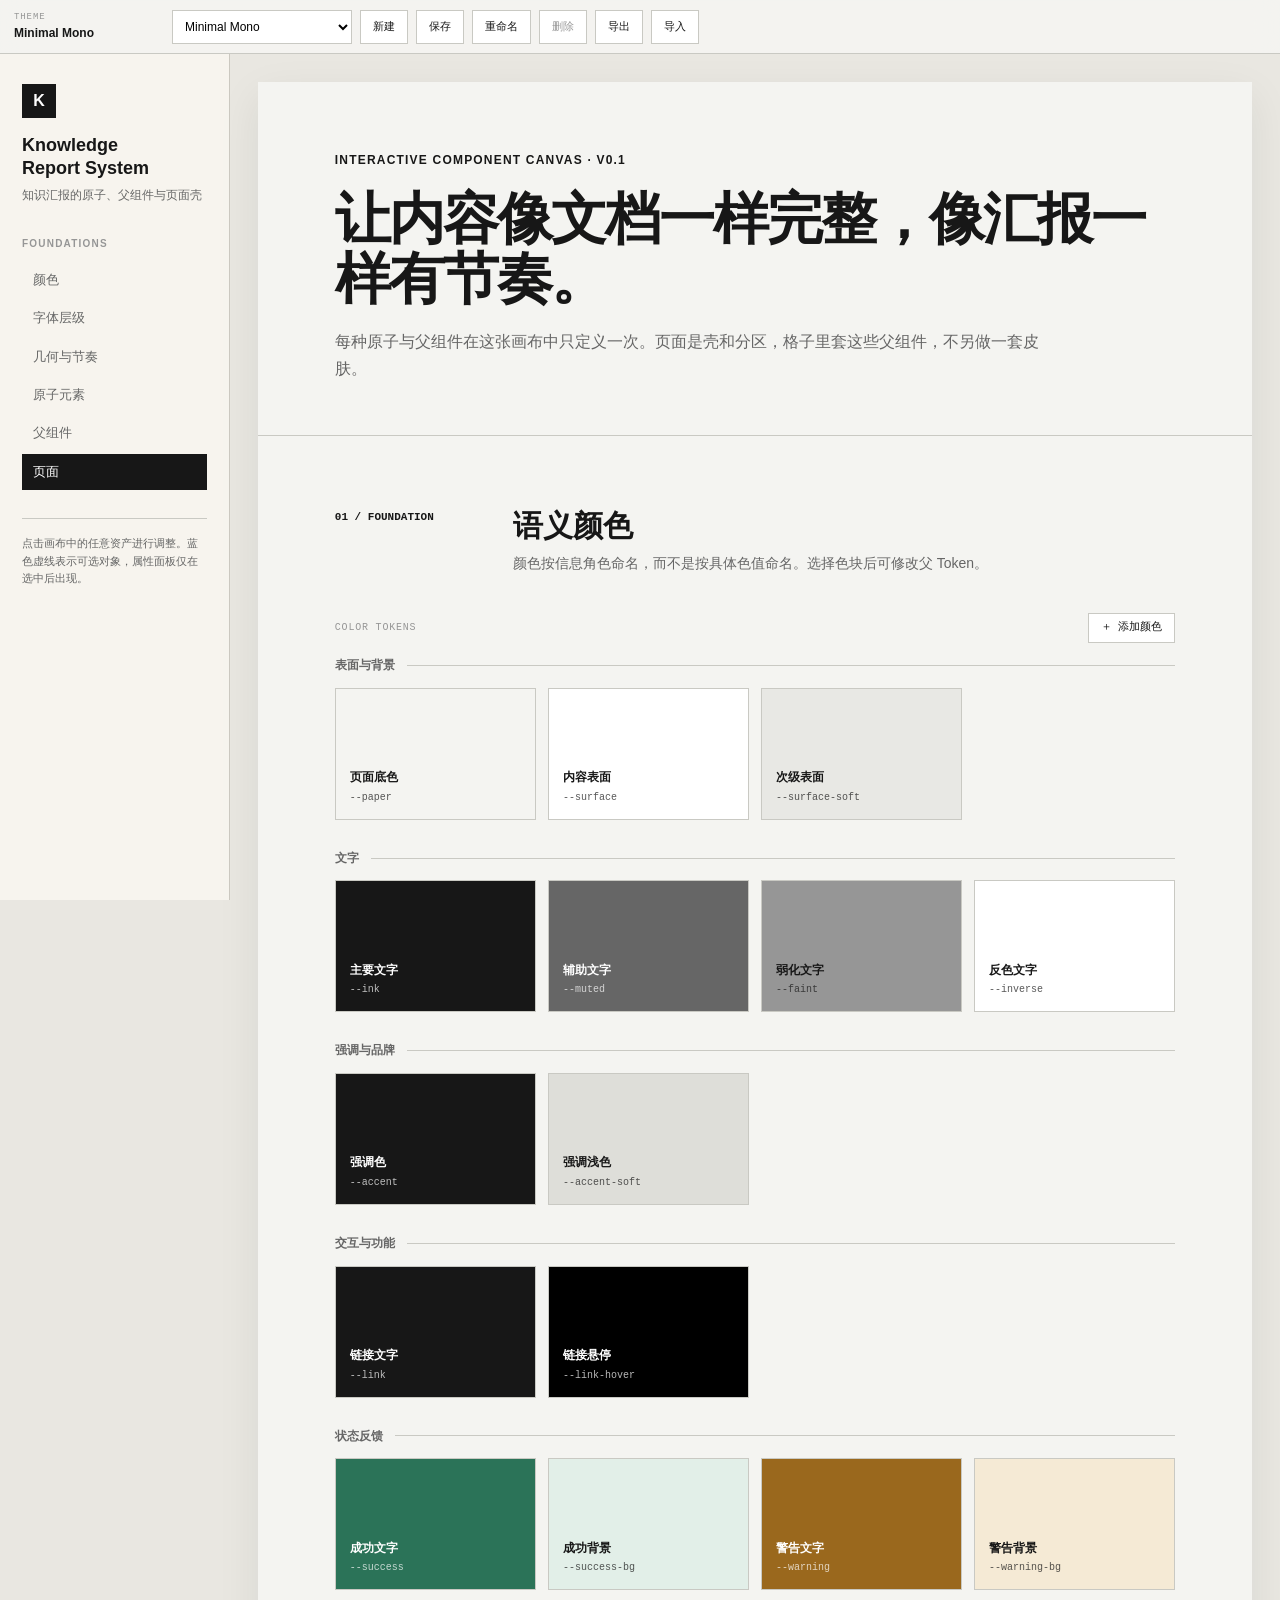
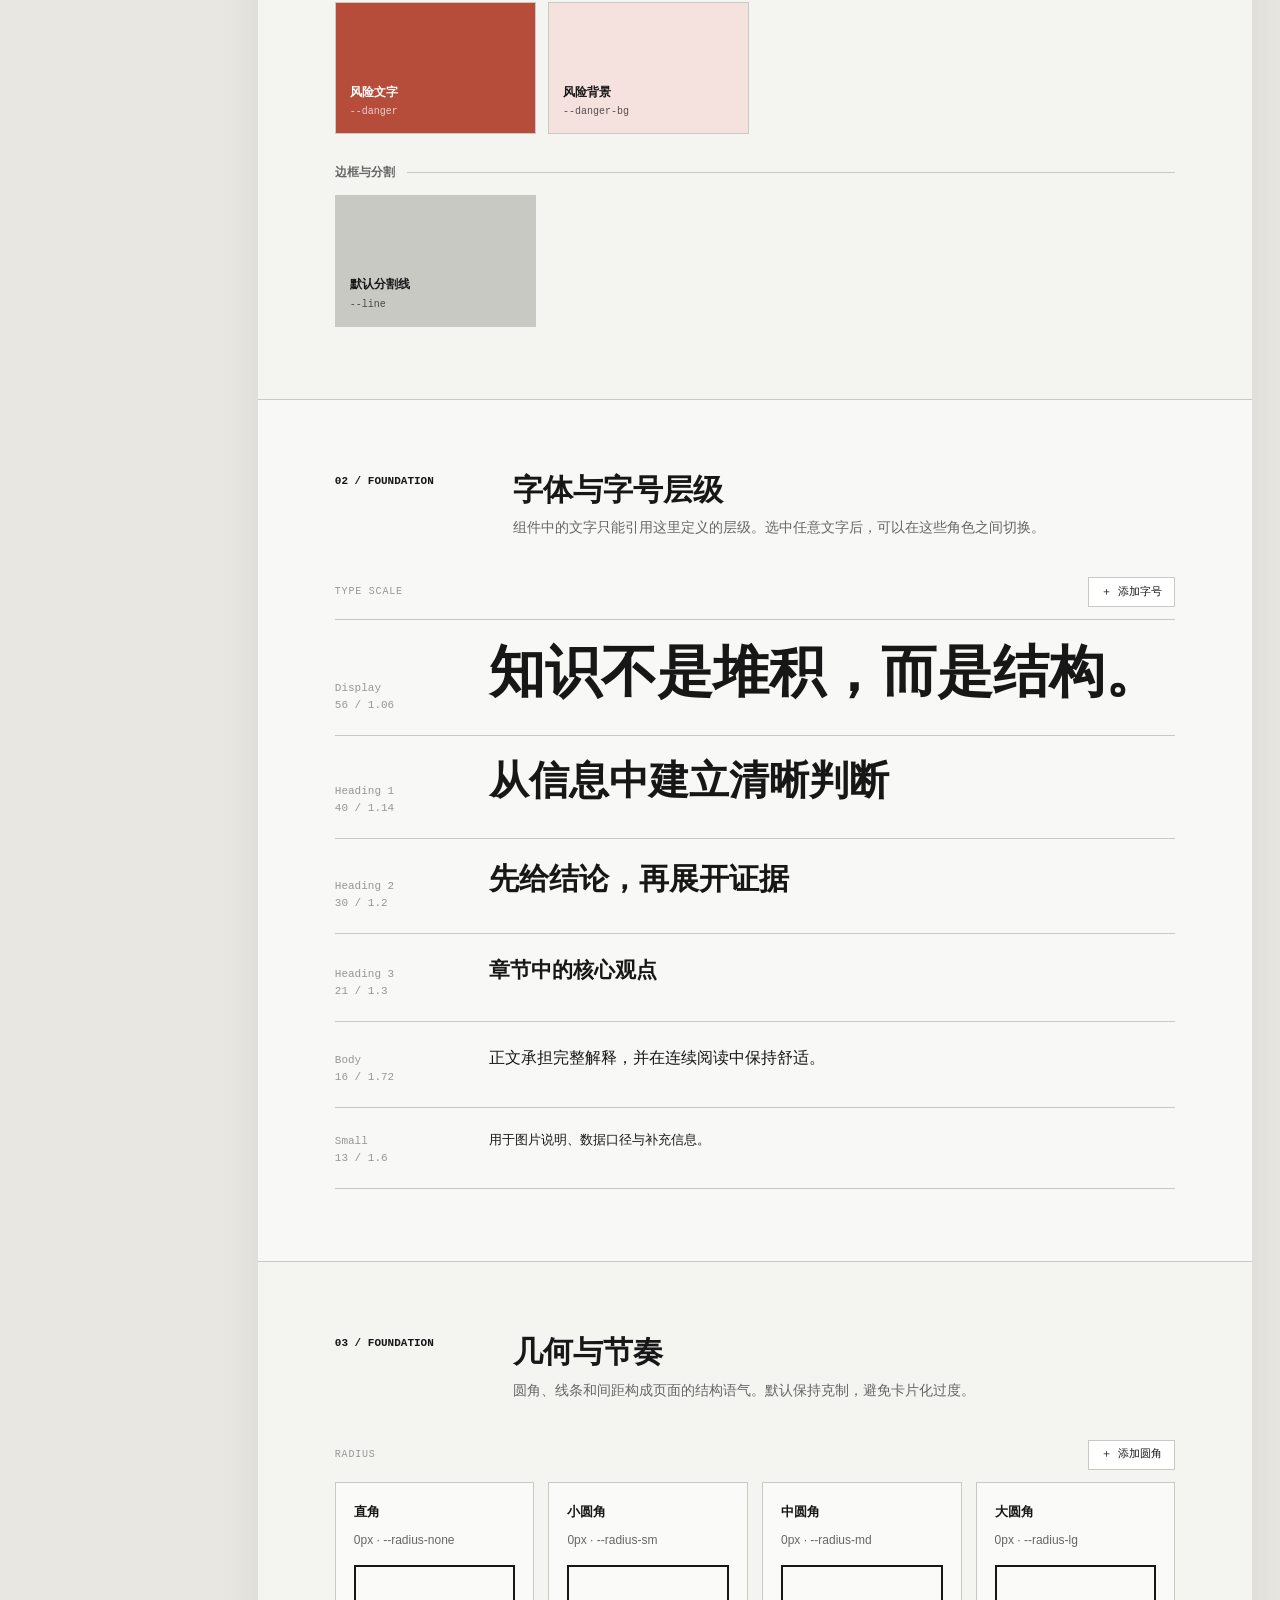
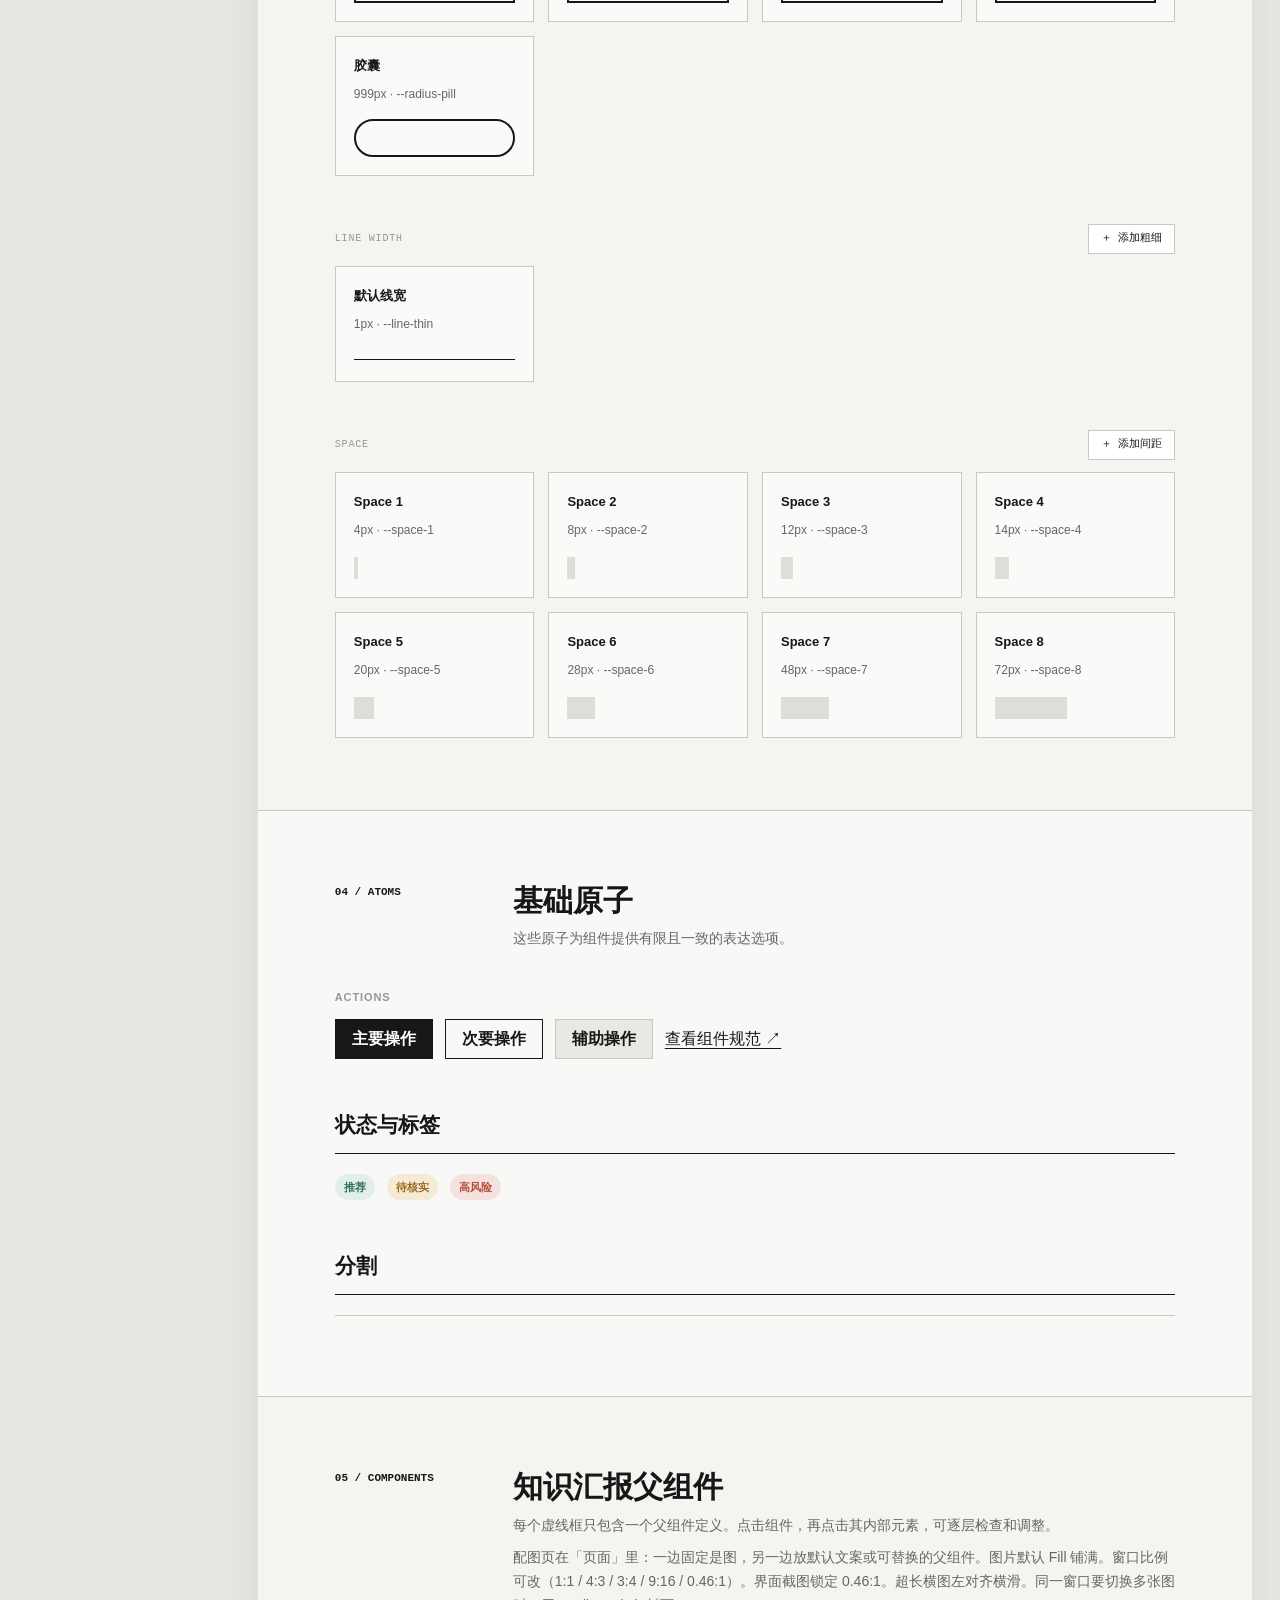
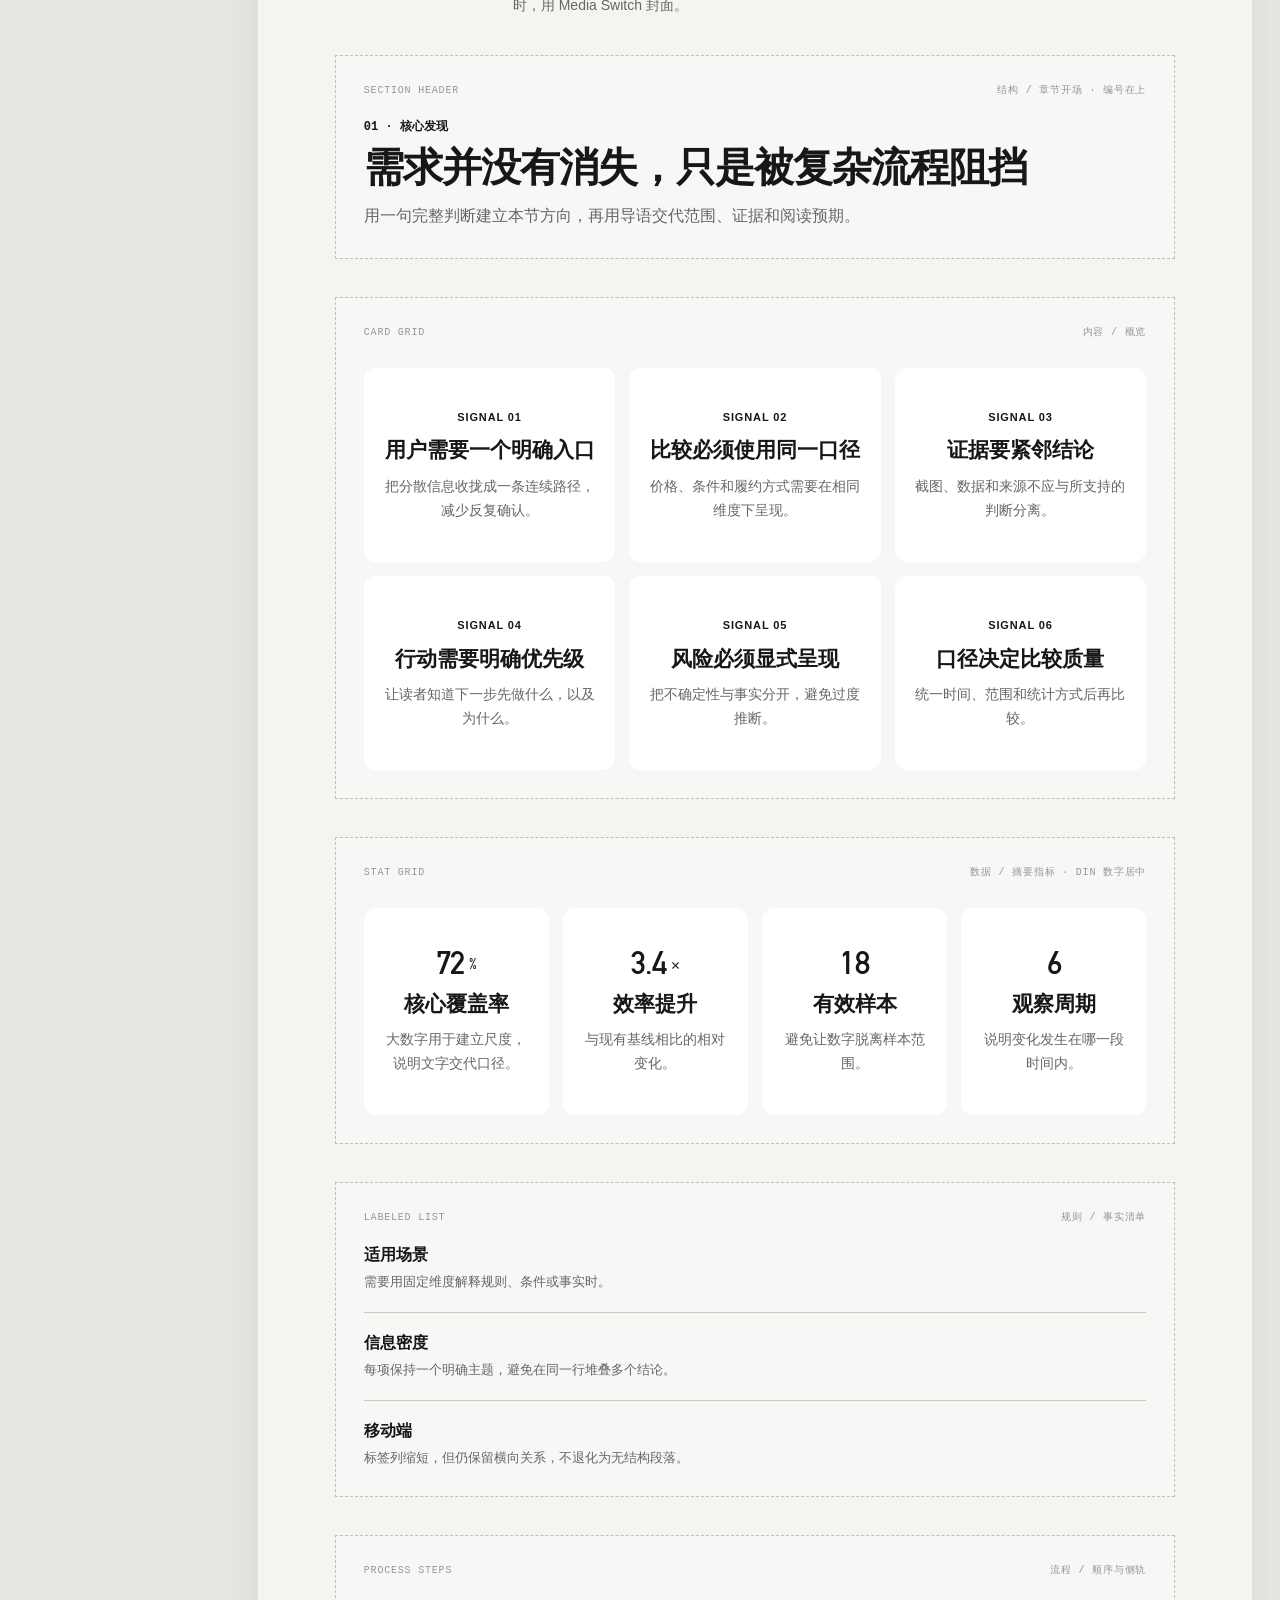
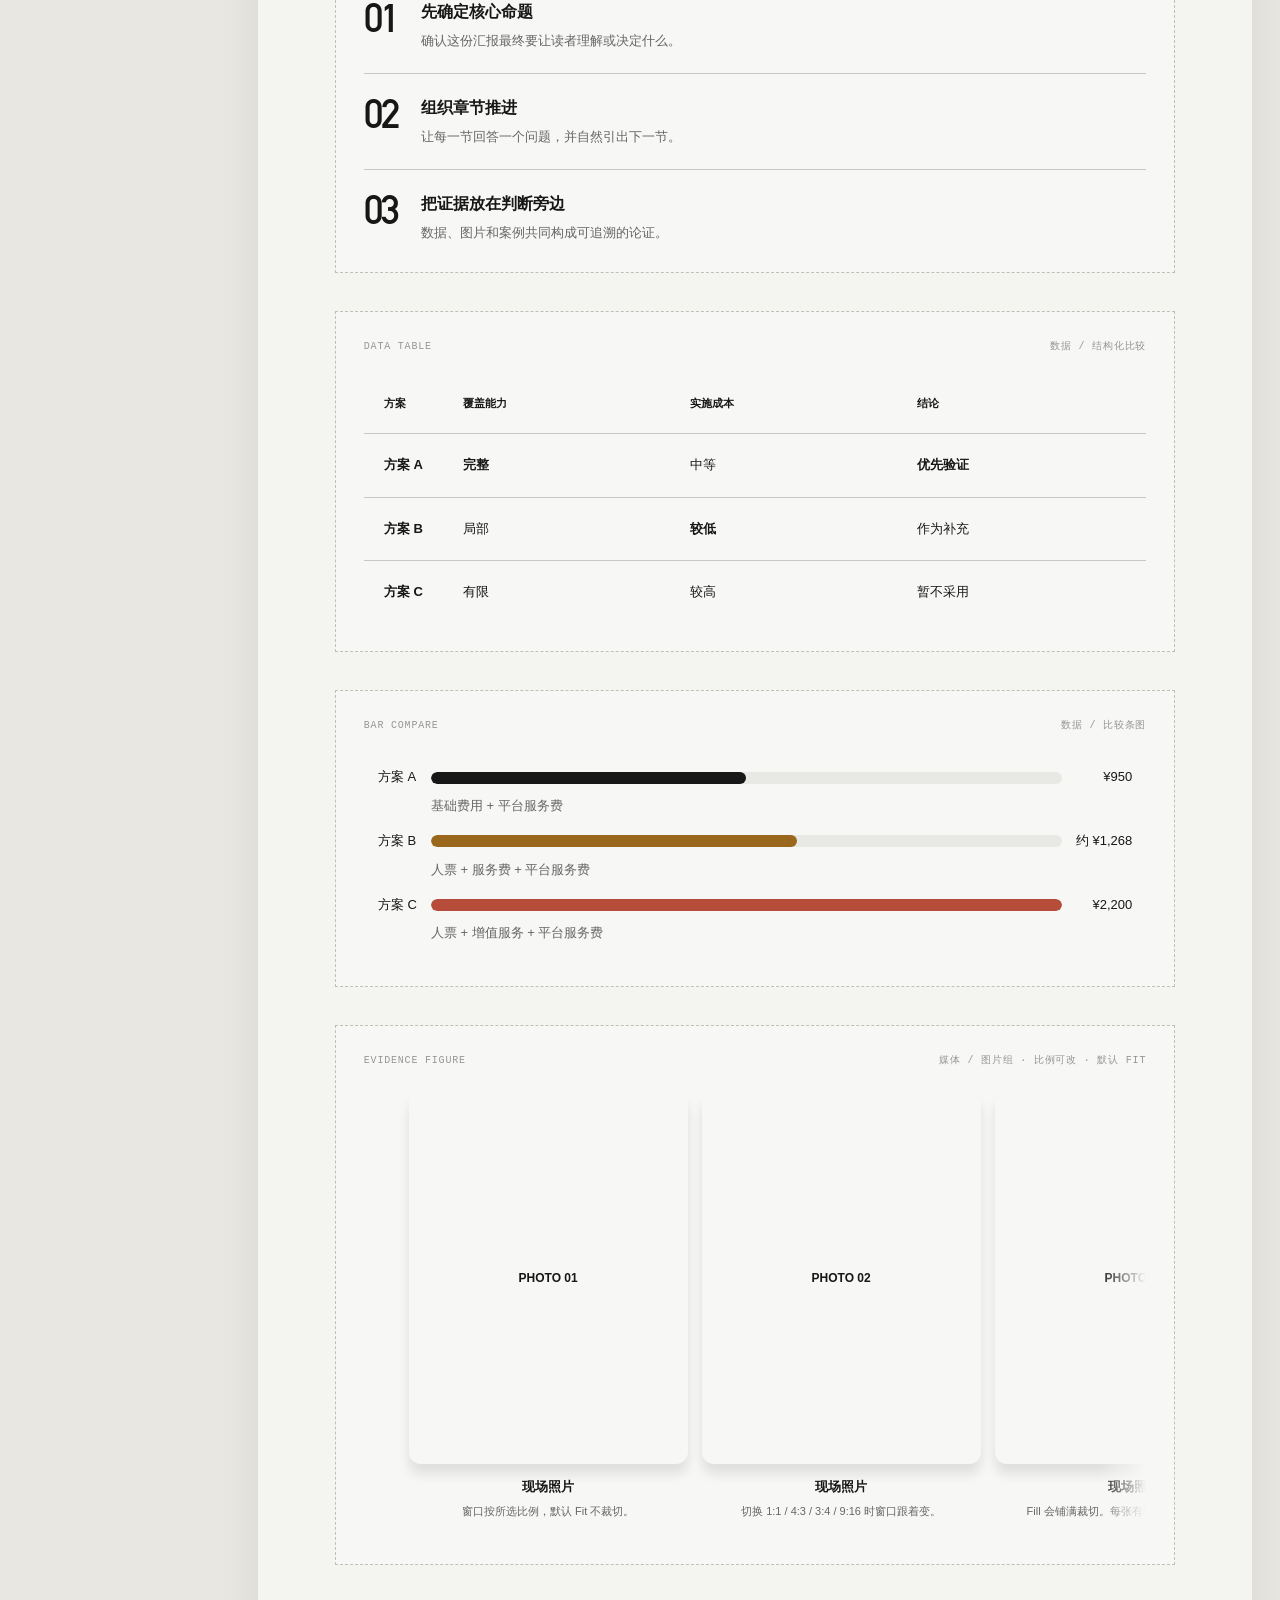
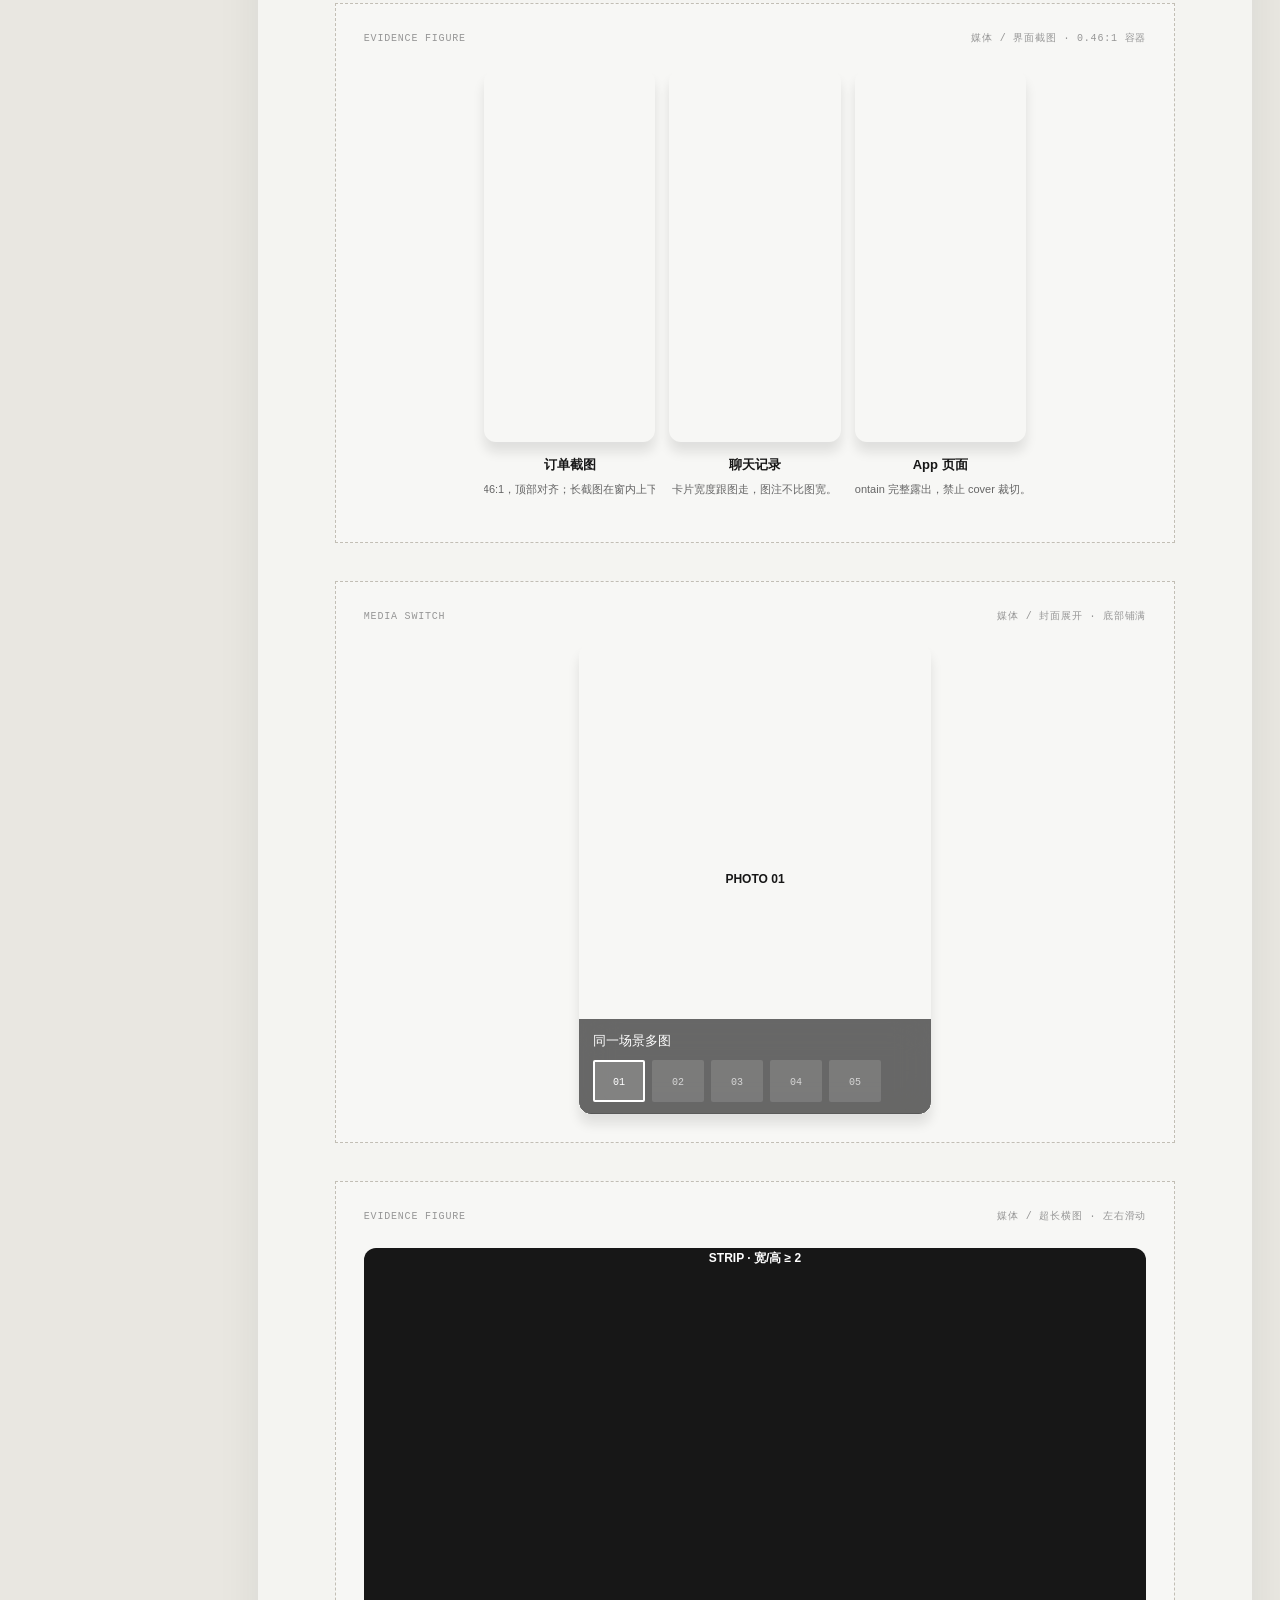
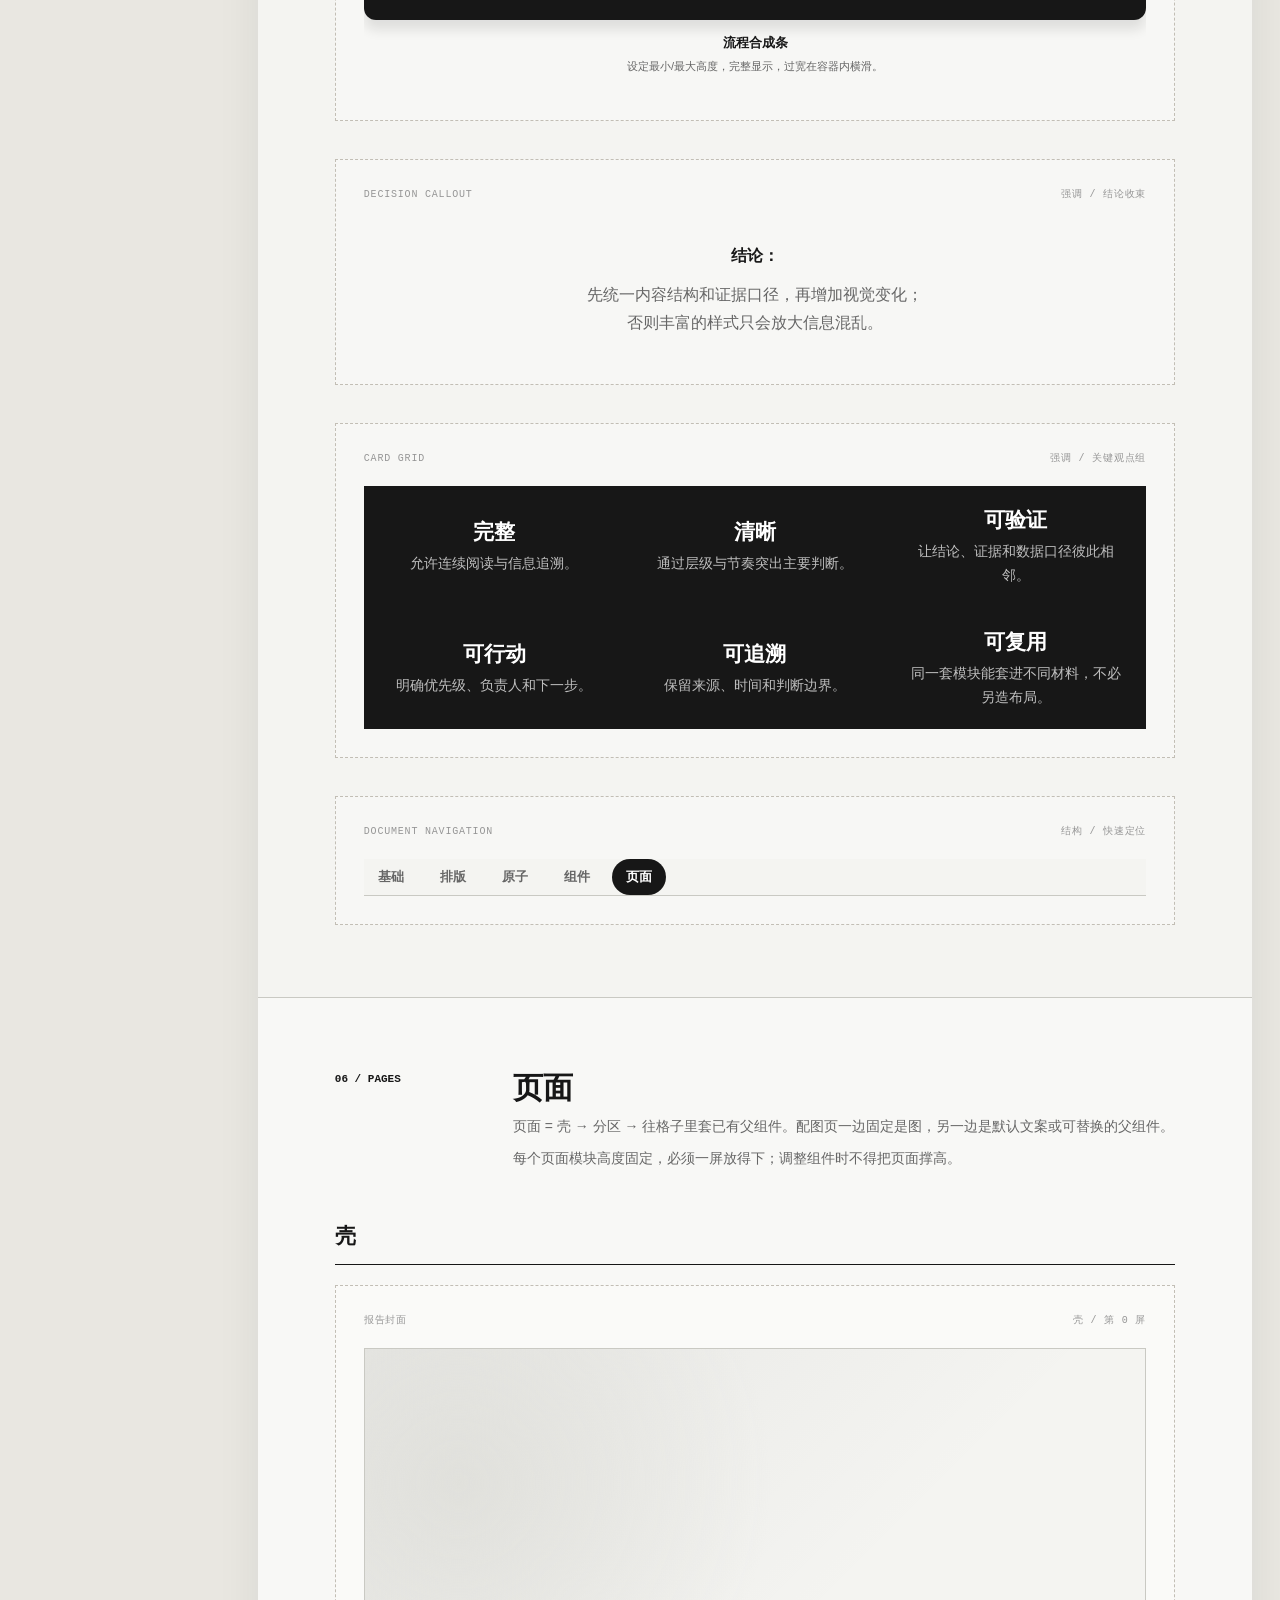
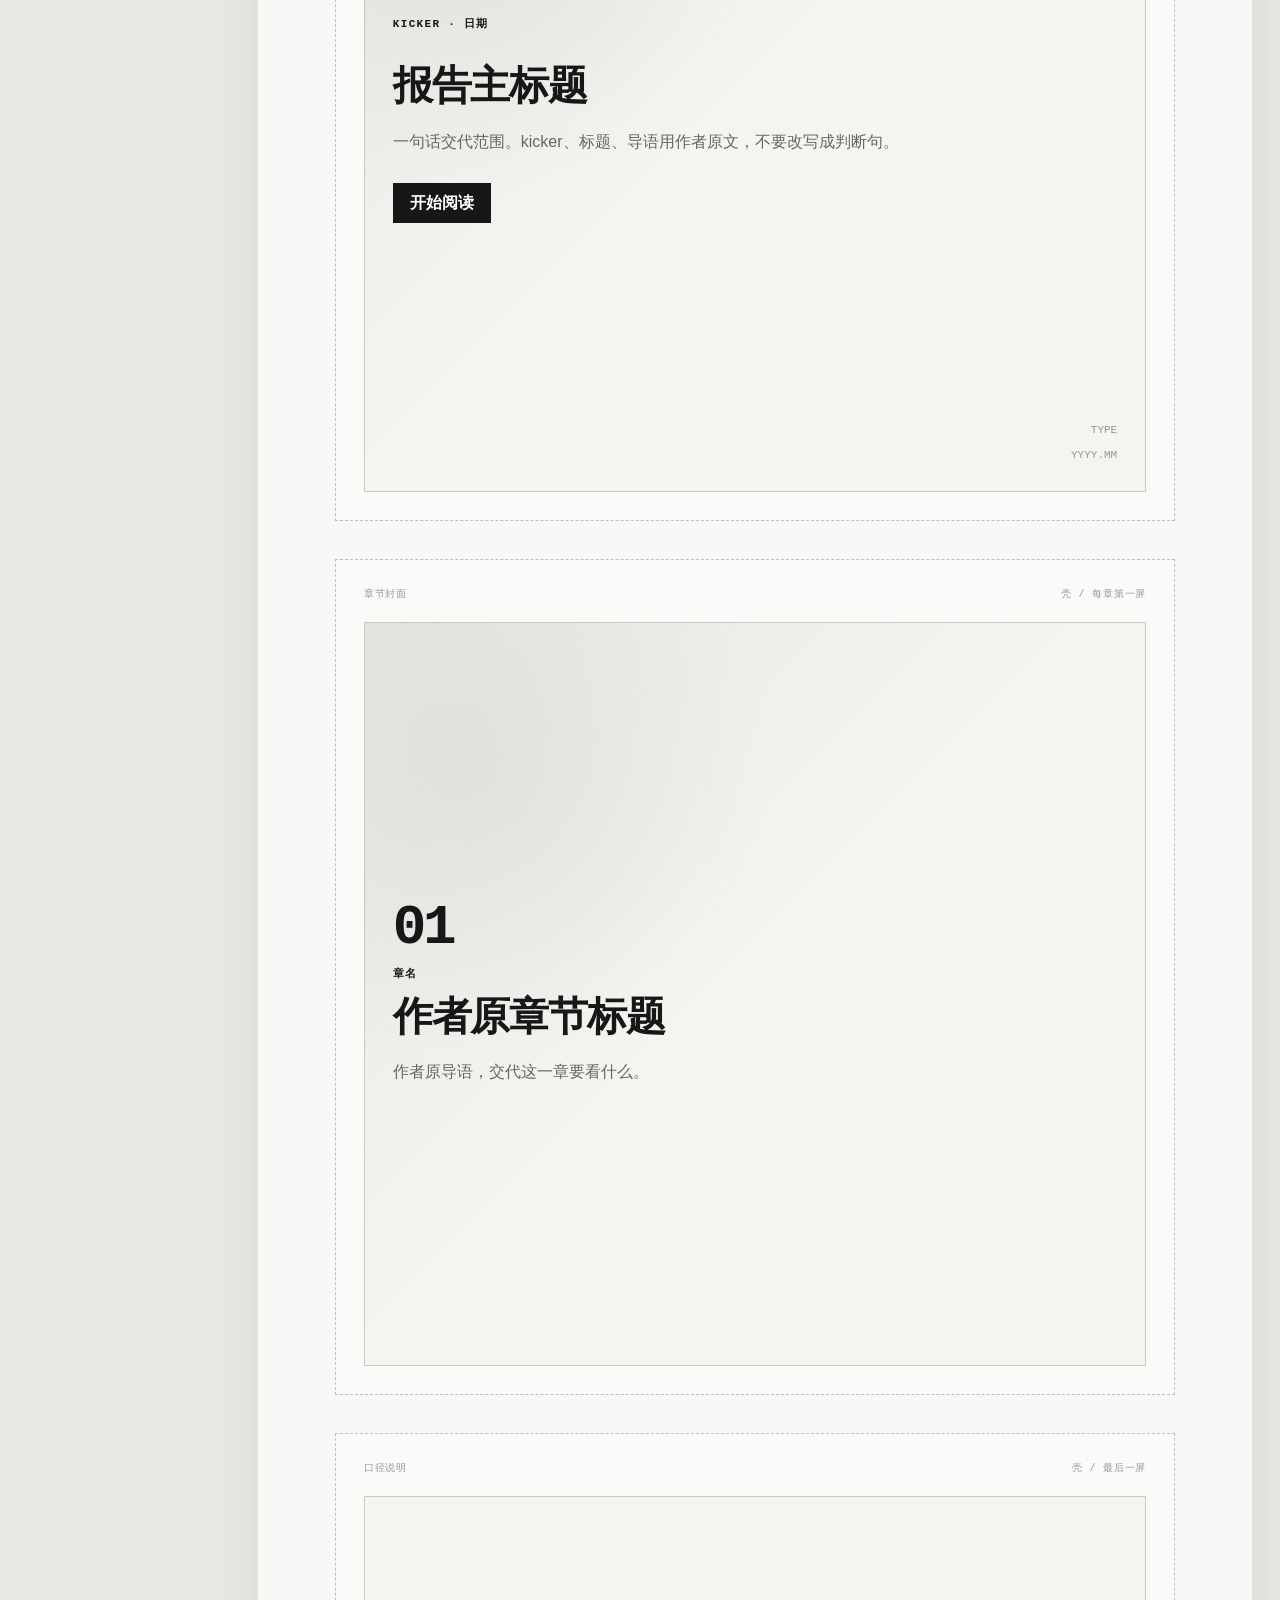
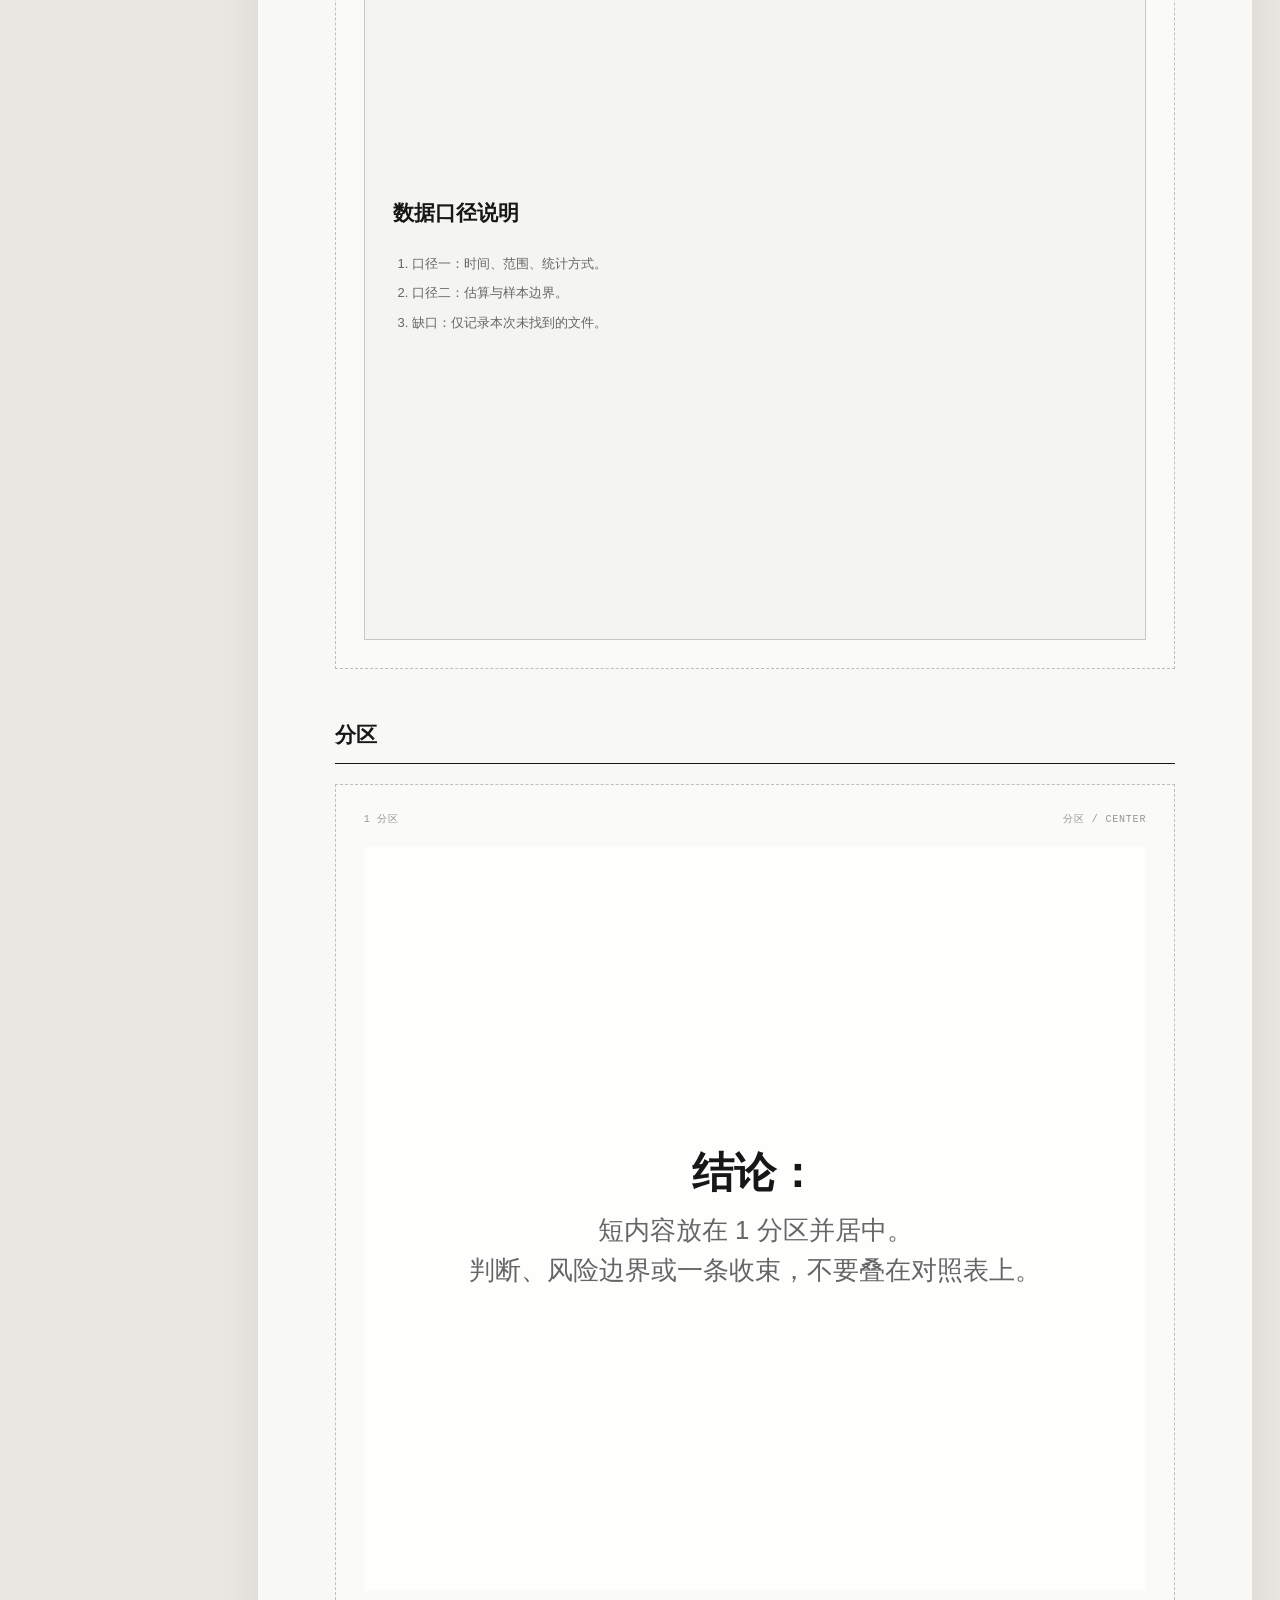
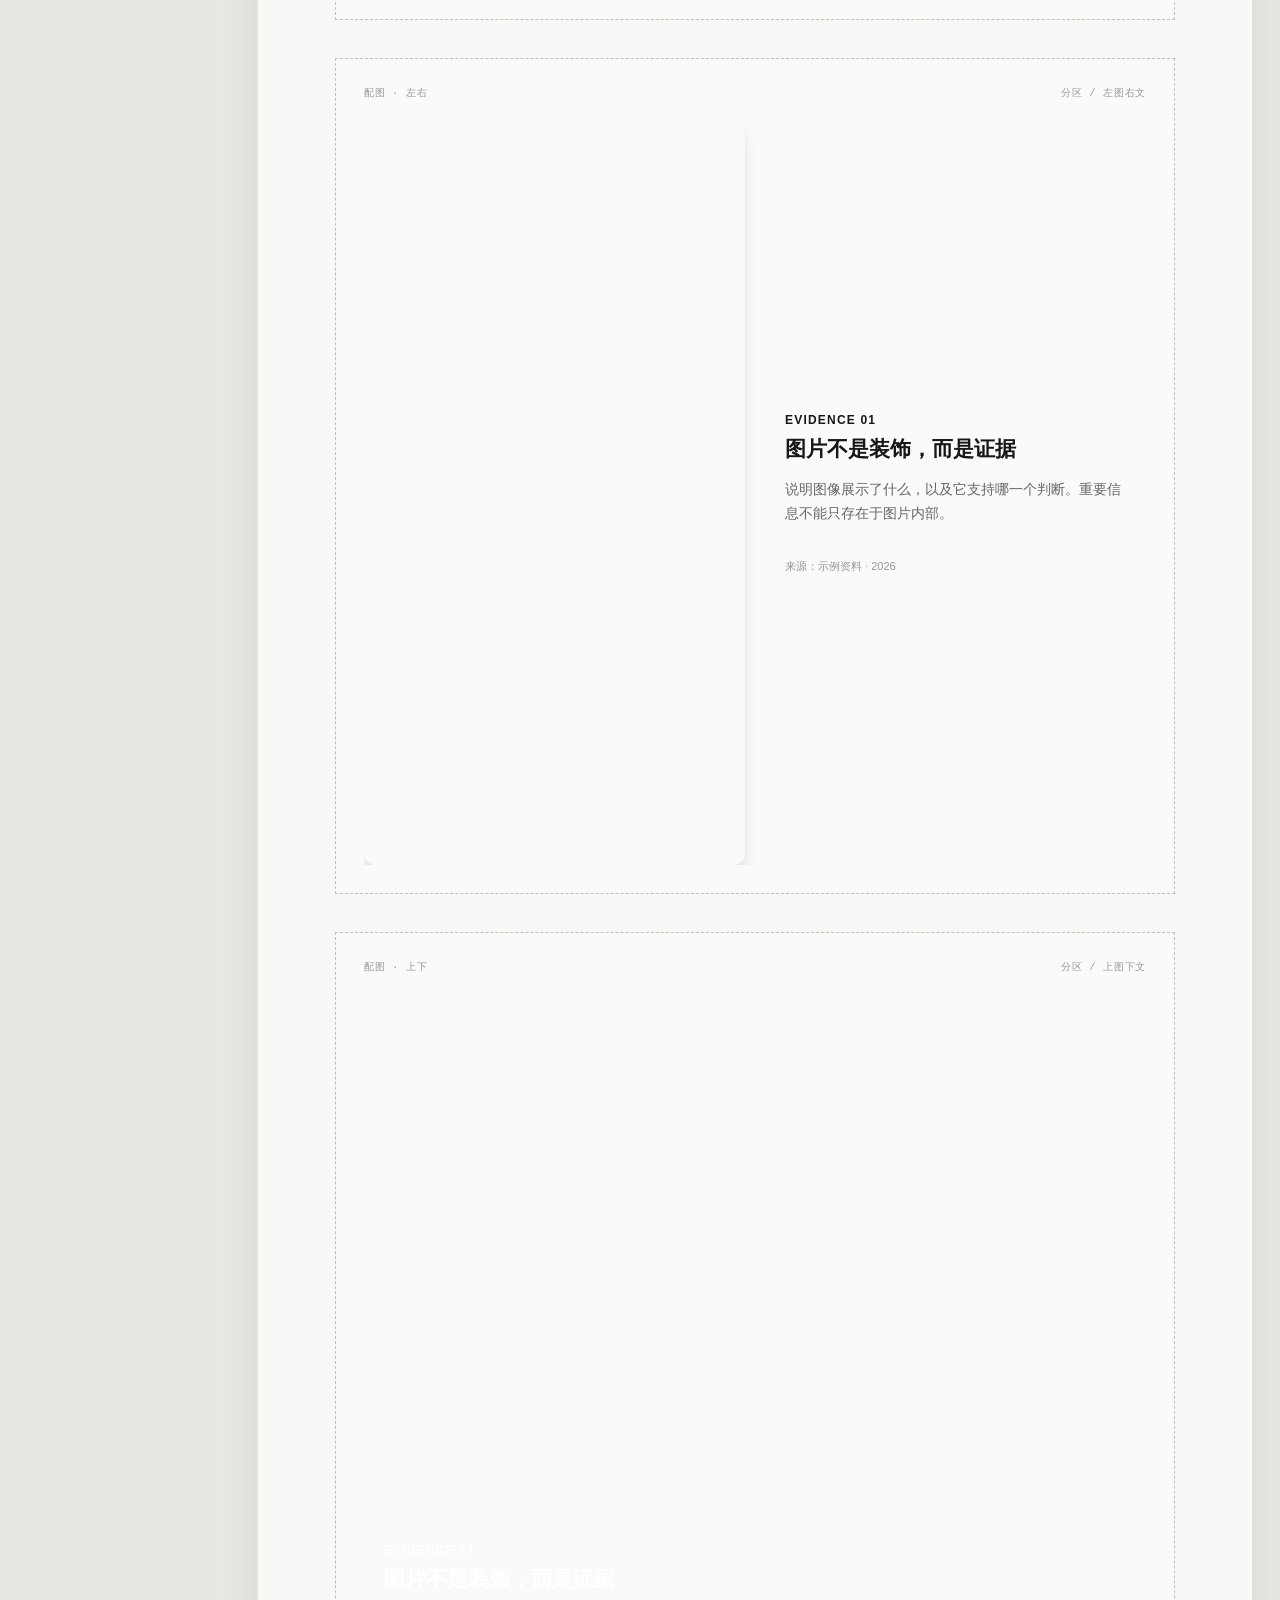
==== commit 7d519012: "狗日的傻逼AI给我把模板改坏了" ====
--- a/design-system/index.html
+++ b/design-system/index.html
@@ -177,11 +177,11 @@
               <div class="component-name"><span>Data Table</span><span>数据 / 结构化比较</span></div>
               <div class="table-wrap" data-editable data-kind="table-component" data-node-label="数据表格" data-component-root data-component-id="dataTable">
                 <table class="data-table">
-                  <thead><tr data-editable data-kind="table-row" data-node-label="表头"><th data-editable data-kind="table-cell" data-node-label="表头单元格">方案</th><th>覆盖能力</th><th>实施成本</th><th>结论</th></tr></thead>
+                  <thead><tr data-editable data-kind="table-row" data-node-label="表头"><th data-editable data-kind="table-cell" data-node-label="表头单元格">方案</th><th>状态</th><th>覆盖能力</th><th>实施成本</th><th>结论</th></tr></thead>
                   <tbody>
-                    <tr data-editable data-kind="table-row" data-node-label="数据行"><td data-editable data-kind="table-cell" data-node-label="数据单元格"><strong>方案 A</strong></td><td>完整</td><td>中等</td><td class="cell-best">优先验证</td></tr>
-                    <tr><td><strong>方案 B</strong></td><td>局部</td><td>较低</td><td>作为补充</td></tr>
-                    <tr><td><strong>方案 C</strong></td><td>有限</td><td>较高</td><td class="cell-weak">暂不采用</td></tr>
+                    <tr data-editable data-kind="table-row" data-node-label="数据行"><td data-editable data-kind="table-cell" data-node-label="数据单元格"><strong>方案 A</strong></td><td class="cell-tag"><span class="badge success">优先</span></td><td>完整</td><td>中等</td><td class="cell-best">优先验证</td></tr>
+                    <tr><td><strong>方案 B</strong></td><td class="cell-tag"><span class="badge">补充</span></td><td>局部</td><td>较低</td><td>作为补充</td></tr>
+                    <tr><td><strong>方案 C</strong></td><td class="cell-tag"><span class="badge warning">暂缓</span></td><td>有限</td><td>较高</td><td class="cell-weak">暂不采用</td></tr>
                   </tbody>
                 </table>
               </div>
@@ -237,7 +237,7 @@
 
             <div class="component-frame">
               <div class="component-name"><span>Media Switch</span><span>媒体 / 封面展开 · 底部铺满</span></div>
-              <figure class="evidence-figure media-switch is-cover" data-hover="on" data-image-ratio="3:4" data-editable data-kind="media-switch-component" data-node-label="媒体切换容器" data-component-root data-component-id="mediaSwitch">
+              <figure class="evidence-figure media-switch is-cover" data-hover="on" data-image-ratio="9:16" data-image-fit="fill" data-editable data-kind="media-switch-component" data-node-label="媒体切换容器" data-component-root data-component-id="mediaSwitch">
                 <div class="evidence-window" data-editable data-kind="image-child" data-node-label="主图窗口">
                   <span data-media-main>PHOTO 01</span>
                   <div class="media-switch__thumbs" aria-label="切换图片">
--- a/design-system/assets/styles.css
+++ b/design-system/assets/styles.css
@@ -417,6 +417,8 @@
   min-height: 26px;
   padding: 2px 9px;
   border-radius: var(--radius-pill);
+  color: var(--muted);
+  background: var(--surface-soft);
   font-size: 11px;
   font-weight: var(--weight-bold);
 }
@@ -496,8 +498,8 @@
   align-content: start;
 }
 .card-grid.is-aligned[style*="--component-columns: 1"] .list-row {
-  grid-template-columns: 120px minmax(0, 1fr);
-  gap: var(--space-3);
+  grid-template-columns: minmax(0, 1fr);
+  gap: 5px;
 }
 .card-grid.is-aligned .list-row:first-of-type {
   border-top: var(--border-accent) solid var(--accent);
@@ -710,13 +712,28 @@
   padding-block-start: 0;
   color: var(--inverse);
   background: var(--accent);
+  grid-auto-rows: auto;
+}
+.card-grid.is-highlight:not(.is-aligned):not(.is-horizontal) {
+  grid-auto-rows: auto;
+}
+.card-grid.is-highlight:not(.is-aligned):not(.is-horizontal) > .report-card {
+  display: flex;
+  flex-direction: column;
+  justify-content: center;
+  grid-row: auto;
+  min-height: 0;
+  height: auto;
+  padding: var(--space-5);
+  row-gap: 6px;
 }
 .card-grid.is-highlight > .report-card {
   border: 0;
-  border-radius: var(--evidence-radius, 12px);
+  border-radius: 0;
   background: transparent;
   color: inherit;
   box-shadow: none;
+  min-height: 0;
 }
 .card-grid.is-highlight > .report-card:hover {
   background: color-mix(in srgb, var(--inverse) 12%, transparent);
@@ -742,32 +759,86 @@
   width: 100%;
 }
 
-.list-block { border-top: 0; min-width: 0; }
+.list-block {
+  display: flex;
+  flex-direction: column;
+  justify-content: flex-start;
+  align-items: stretch;
+  width: 100%;
+  max-width: 100%;
+  min-width: 0;
+  margin-inline: 0;
+  overflow: auto;
+  overscroll-behavior: contain;
+  border-top: 0;
+}
+.list-block:has(> .list-row:nth-child(6)) {
+  justify-content: flex-start;
+}
 .list-row {
   display: grid;
-  grid-template-columns: 120px minmax(0, 1fr);
+  grid-template-columns: minmax(0, 1fr);
+  flex: 0 0 auto;
+  width: 100%;
+  gap: 6px;
+  padding: 0;
+  border: 0;
+  min-width: 0;
+  align-content: start;
+}
+.list-row:not(:last-child) {
+  padding-bottom: var(--space-5);
+}
+.list-row + .list-row {
+  padding-top: var(--space-5);
+  border-top: 1px solid var(--line);
+}
+.list-row:last-child {
+  padding-bottom: 0;
+  border-bottom: 0;
+}
+.list-row__label {
+  color: var(--ink);
+  font-size: 16px;
+  font-weight: var(--weight-bold);
+  line-height: 1.3;
+}
+.list-row__text {
+  margin: 0;
+  color: var(--muted);
+  font-size: 13px;
+  line-height: 1.55;
+}
+
+.steps {
+  display: grid;
+  width: 100%;
+  max-width: 100%;
+  margin-inline: 0;
+  justify-items: stretch;
+  align-content: start;
+  overflow: auto;
+  overscroll-behavior: contain;
+}
+.steps:has(> .step:nth-child(6)) {
+  align-content: start;
+}
+.step {
+  display: grid;
+  grid-template-columns: auto minmax(0, 1fr);
+  width: auto;
+  max-width: none;
   gap: 22px;
-  padding: 18px 0;
-  border-bottom: 1px solid var(--line);
-  min-width: 0;
-}
-.list-row:last-child {
+  align-items: start;
+  padding: 20px 0;
+  border: 0;
+}
+.step + .step { border-top: 1px solid var(--line); }
+.step:first-child { padding-top: 0; }
+.step:last-child {
+  padding-bottom: 0;
   border-bottom: 0;
 }
-.list-row__label { color: var(--accent); font-size: 12px; font-weight: var(--weight-bold); }
-.list-row__text { color: var(--muted); font-size: 14px; }
-
-.steps { display: grid; }
-.step {
-  display: grid;
-  grid-template-columns: auto 1fr;
-  gap: 22px;
-  align-items: center;
-  padding: 20px 0;
-  border-top: 0;
-}
-.step + .step { border-top: 1px solid var(--line); }
-.step:last-child { border-bottom: 0; }
 .step__index {
   color: var(--accent);
   font-family: var(--font-din);
@@ -809,15 +880,38 @@
 
 .table-wrap { min-width: 0; max-width: 100%; overflow-x: auto; border-top: 0; scrollbar-width: none; }
 .table-wrap::-webkit-scrollbar { display: none; }
-.data-table { width: 100%; min-width: 700px; border-collapse: collapse; }
+.data-table { width: 100%; min-width: 700px; border-collapse: collapse; table-layout: auto; }
 .data-table th, .data-table td {
-  padding: 14px 13px;
-  border-bottom: 1px solid var(--line);
+  padding: var(--space-5);
+  border-bottom: 0;
   text-align: left;
   vertical-align: top;
-}
-.data-table th { color: var(--ink); font-size: 11px; font-weight: var(--weight-bold); }
+  overflow-wrap: break-word;
+}
+.data-table thead th {
+  border-bottom: 1px solid var(--line);
+}
+.data-table tbody tr + tr > * {
+  border-top: 1px solid var(--line);
+}
+.data-table th {
+  color: var(--ink);
+  font-size: 11px;
+  font-weight: var(--weight-bold);
+  white-space: nowrap;
+}
 .data-table td { font-size: 13px; color: var(--ink); }
+.data-table th:first-child,
+.data-table td:first-child {
+  width: 1%;
+  white-space: nowrap;
+}
+.data-table .cell-tag,
+.data-table td:has(> .badge:only-child) {
+  white-space: nowrap;
+  vertical-align: middle;
+}
+.data-table tbody tr:last-child > * { border-bottom: 0; }
 .data-table.is-matrix { min-width: 920px; }
 .data-table.is-matrix th:first-child,
 .data-table.is-matrix td:first-child {
@@ -1026,7 +1120,7 @@
   place-items: stretch;
   min-width: 0;
   width: 100%;
-  aspect-ratio: var(--image-ratio);
+  aspect-ratio: var(--image-ratio, 16 / 10);
   height: auto;
   max-height: none;
   overflow: hidden;
@@ -1153,6 +1247,10 @@
   height: 100%;
   min-width: 0;
   min-height: 0;
+}
+.image-grid.evidence-gallery > .media-switch.is-cover:hover,
+.image-grid.evidence-gallery > .media-switch.is-cover.is-open {
+  z-index: 5;
 }
 .image-grid.evidence-gallery > .evidence-figure > .evidence-window,
 .image-grid.evidence-gallery > .media-switch > .evidence-window {
@@ -1229,10 +1327,12 @@
   position: relative;
   display: grid;
   place-items: stretch;
+  aspect-ratio: var(--image-ratio, 4 / 3);
+  min-height: 8rem;
   overflow: hidden;
   border-radius: var(--evidence-radius);
   color: var(--accent);
-  background: transparent;
+  background: var(--surface-soft);
   font-size: 12px;
   font-weight: var(--weight-bold);
 }
@@ -1377,6 +1477,7 @@
 .evidence-figure.media-switch {
   --media-switch-radius: 12px;
   --media-switch-overlay: color-mix(in srgb, var(--ink) 64%, transparent);
+  --image-ratio: 9 / 16;
   display: block;
   width: 100%;
   max-width: 100%;
@@ -1386,7 +1487,7 @@
 .media-switch > .evidence-window {
   width: 100%;
   max-width: 100%;
-  aspect-ratio: var(--image-ratio, 3 / 4);
+  aspect-ratio: var(--image-ratio, 9 / 16);
   height: auto;
   max-height: none;
 }
@@ -1394,14 +1495,14 @@
 .media-switch__thumbs {
   position: absolute;
   z-index: 5;
-  left: var(--space-3);
-  right: var(--space-3);
-  bottom: var(--space-3);
+  left: 0;
+  right: 0;
+  bottom: 0;
   display: flex;
   gap: 7px;
-  padding: calc(var(--space-3) + (var(--text-small) * 1.6) + var(--space-2)) var(--space-3) var(--space-3);
+  padding: calc(var(--space-3) + (var(--text-small) * 1.6) + var(--space-2)) var(--space-4) var(--space-3);
   overflow-x: auto;
-  border-radius: var(--media-switch-radius);
+  border-radius: 0;
   background: var(--media-switch-overlay);
   scrollbar-width: none;
   backdrop-filter: blur(18px);
@@ -1448,9 +1549,9 @@
 button.media-switch__label {
   position: absolute;
   z-index: 6;
-  left: calc(var(--space-3) * 2);
-  right: calc(var(--space-3) * 2);
-  bottom: calc(var(--space-3) * 2 + 42px + var(--space-2));
+  left: var(--space-4);
+  right: var(--space-4);
+  bottom: calc(var(--space-3) + 42px + var(--space-2));
   padding: 0;
   overflow: hidden;
   border: 0;
@@ -1471,7 +1572,7 @@
 .media-switch__panel {
   position: absolute;
   z-index: 4;
-  inset: var(--space-3);
+  inset: 0;
   width: auto;
   height: auto;
   display: flex;
@@ -1482,11 +1583,11 @@
   overflow: auto;
   overscroll-behavior: contain;
   border: 0;
-  border-radius: var(--media-switch-radius);
+  border-radius: inherit;
   background: var(--media-switch-overlay);
   color: var(--inverse);
   backdrop-filter: blur(18px);
-  transform: translateY(calc(100% + var(--space-3)));
+  transform: translateY(100%);
   pointer-events: none;
   transition: transform var(--motion-base) ease;
 }
@@ -1722,11 +1823,17 @@
   color: var(--muted);
   border: 0;
   border-radius: var(--radius-pill);
+  outline: none;
   text-decoration: none;
-  font-size: 11px;
+  font-size: 13px;
   font-weight: var(--weight-medium);
-  letter-spacing: .12em;
-  text-transform: uppercase;
+  letter-spacing: 0;
+  text-transform: none;
+}
+.document-nav a:focus,
+.document-nav a:focus-visible {
+  outline: none;
+  box-shadow: none;
 }
 .document-nav a:hover {
   color: var(--accent);
@@ -2223,22 +2330,21 @@
   flex-direction: column;
 }
 .page-regions[data-media-page="split"] > [data-slot="copy"] > .list-block > .list-row {
-  flex: 1 1 0;
-  align-items: center;
+  flex: 0 0 auto;
+  align-content: start;
+  align-items: start;
   min-height: 0;
 }
 .page-regions[data-media-page="split"] > [data-slot="copy"] > .steps {
-  align-content: stretch;
-  grid-auto-rows: minmax(0, 1fr);
+  align-content: start;
+  grid-auto-rows: auto;
 }
 .page-regions[data-media-page="split"] > [data-slot="copy"] > .steps > .step {
-  align-items: center;
+  align-items: start;
   min-height: 0;
 }
 .page-regions[data-media-page="split"] > [data-slot="copy"] > .table-wrap {
-  display: flex;
-  flex-direction: column;
-  justify-content: center;
+  display: block;
   overflow: auto;
 }
 .page-regions[data-media-page="split"] > [data-slot="copy"] > .bar-compare {
@@ -2412,16 +2518,10 @@
   justify-content: flex-start;
   align-items: stretch;
 }
-.page-region > .list-block,
-.page-region > .steps,
 .page-region > .table-wrap,
 .page-region > .bar-compare,
-.page-regions[data-align="center"] > .page-region:not([data-align]) > .list-block,
-.page-regions[data-align="center"] > .page-region:not([data-align]) > .steps,
 .page-regions[data-align="center"] > .page-region:not([data-align]) > .table-wrap,
 .page-regions[data-align="center"] > .page-region:not([data-align]) > .bar-compare,
-.page-region[data-align="center"] > .list-block,
-.page-region[data-align="center"] > .steps,
 .page-region[data-align="center"] > .table-wrap,
 .page-region[data-align="center"] > .bar-compare {
   width: 100%;
@@ -2429,6 +2529,12 @@
   margin-inline: auto;
   align-self: stretch;
 }
+.page-region > .list-block,
+.page-region > .steps,
+.page-regions[data-align="center"] > .page-region:not([data-align]) > .list-block,
+.page-regions[data-align="center"] > .page-region:not([data-align]) > .steps,
+.page-region[data-align="center"] > .list-block,
+.page-region[data-align="center"] > .steps,
 .page-regions[data-regions="1"][data-align="center"] > .page-region > .list-block,
 .page-regions[data-regions="1"][data-align="center"] > .page-region > .steps,
 .page-regions[data-regions="1"] > .page-region[data-align="center"] > .list-block,
@@ -2441,22 +2547,27 @@
   margin-inline: auto;
 }
 .page-regions[data-regions="1"] > .page-region > .list-block > .list-row {
-  width: max-content;
-  max-width: 100%;
-  grid-template-columns: max-content max-content;
+  width: 100%;
+  grid-template-columns: minmax(0, 1fr);
 }
 .page-regions[data-regions="1"] > .page-region > .list-block > .list-row > .list-row__text {
-  width: max-content;
+  width: auto;
   max-width: min(46rem, 68vw);
 }
 .page-regions[data-regions="1"] > .page-region > .steps > .step {
-  width: max-content;
-  max-width: 100%;
-  grid-template-columns: max-content max-content;
+  width: auto;
+  max-width: none;
+  grid-template-columns: auto minmax(0, 1fr);
 }
 .page-region:has(> .list-block),
 .page-region:has(> .steps) {
   overflow: visible;
+}
+.page-region[data-size="fill"]:has(> .list-block),
+.page-region[data-size="fill"]:has(> .steps),
+.page-region[data-size="fill"]:has(> .table-wrap),
+.page-region[data-size="fill"]:has(> .bar-compare) {
+  overflow: hidden;
 }
 .page-regions[data-regions="1"] > .page-region > .list-block,
 .page-regions[data-regions="1"] > .page-region > .steps {
@@ -2509,48 +2620,64 @@
 .page-region[data-size="fill"] > .table-wrap,
 .page-region[data-size="fill"] > .bar-compare {
   flex: 1 1 auto;
+  align-self: center;
+  width: max-content;
+  max-width: 100%;
   min-height: 0;
   height: 100%;
+  max-height: 100%;
+  margin-inline: auto;
+  overflow: auto;
+  overscroll-behavior: contain;
+  justify-content: center;
+  justify-content: safe center;
+  align-content: center;
+  align-content: safe center;
+  align-items: stretch;
+  justify-items: stretch;
+}
+.page-region[data-size="fill"] > .list-block {
+  display: flex;
+  flex-direction: column;
 }
 .page-region[data-size="fill"] > .steps {
-  align-content: stretch;
-  grid-auto-rows: minmax(0, 1fr);
-}
-.page-region[data-size="fill"] > .steps > .step {
-  align-items: center;
-  min-height: 0;
-}
-.page-region[data-size="fill"] > .list-block {
+  grid-auto-rows: auto;
+}
+.page-region[data-size="fill"] > .table-wrap,
+.page-region[data-size="fill"] > .bar-compare {
+  width: 100%;
+  align-self: stretch;
+}
+.page-region[data-size="fill"] > .table-wrap {
   display: flex;
   flex-direction: column;
 }
-.page-region[data-size="fill"] > .list-block > .list-row {
-  flex: 1 1 0;
-  align-items: center;
-  min-height: 0;
-}
-.page-region[data-size="fill"] > .table-wrap {
-  display: flex;
-  flex-direction: column;
-  justify-content: stretch;
-  height: 100%;
+.page-region[data-size="fill"] > .bar-compare:not(.is-vertical) {
+  grid-auto-rows: auto;
+}
+.page-region[data-size="fill"] > .list-block:has(> .list-row:nth-child(6)),
+.page-region[data-size="fill"] > .steps:has(> .step:nth-child(6)),
+.page-region[data-size="fill"] > .table-wrap:has(tbody tr:nth-child(6)),
+.page-region[data-size="fill"] > .bar-compare:has(> .bar-compare__item:nth-child(6)) {
+  justify-content: flex-start;
+  align-content: start;
+}
+.page-region[data-size="fill"] > .list-block > .list-row,
+.page-region[data-size="fill"] > .steps > .step,
+.page-region[data-size="fill"] > .bar-compare > .bar-compare__item {
+  flex: 0 0 auto;
+  width: auto;
+  max-width: none;
+  min-height: 0;
 }
 .page-region[data-size="fill"] > .table-wrap > table {
-  flex: 1 1 auto;
-  width: 100%;
-  height: 100%;
+  flex: 0 0 auto;
+  width: 100%;
+  height: auto;
 }
 .page-region[data-size="fill"] > .table-wrap th,
 .page-region[data-size="fill"] > .table-wrap td {
-  vertical-align: middle;
-}
-.page-region[data-size="fill"] > .bar-compare:not(.is-vertical) {
-  align-content: stretch;
-  grid-auto-rows: minmax(0, 1fr);
-}
-.page-region[data-size="fill"] > .bar-compare > .bar-compare__item {
-  align-content: center;
-  align-self: stretch;
+  vertical-align: top;
 }
 .page-region > * {
   min-width: 0;
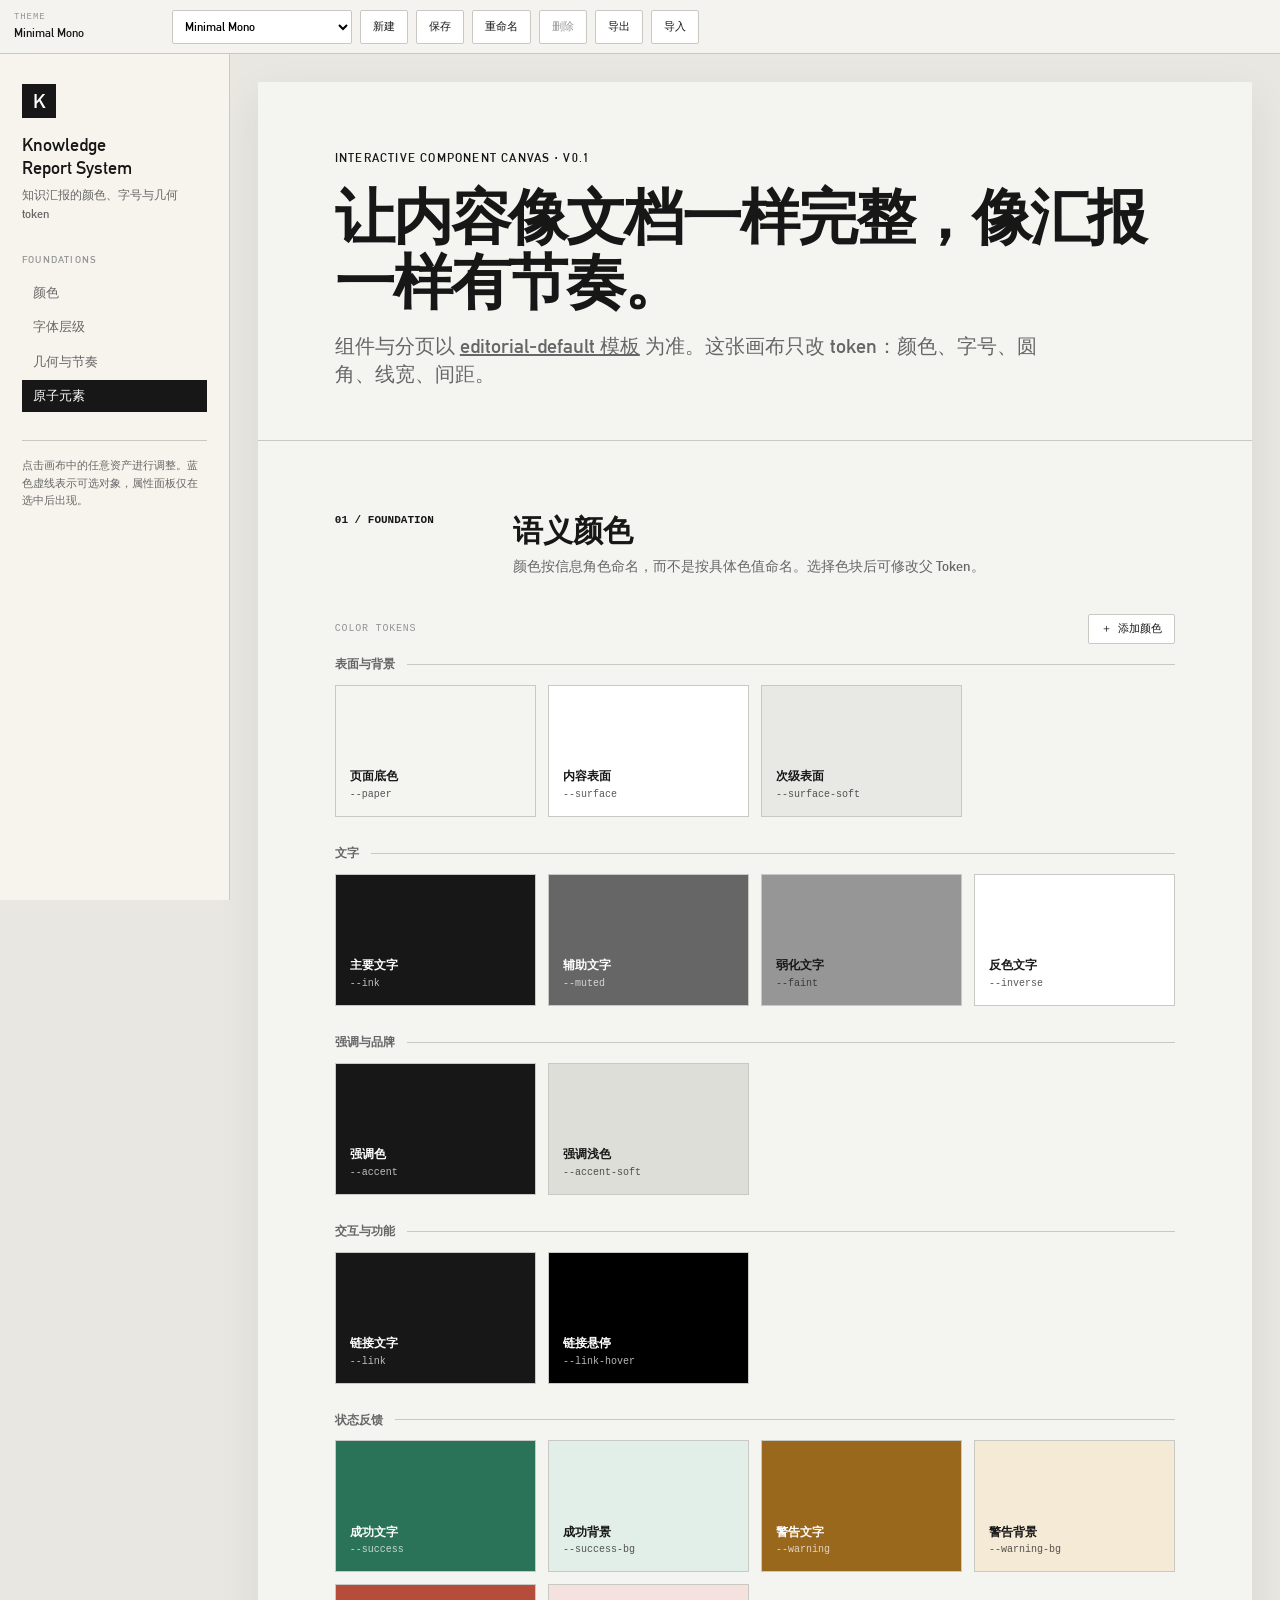
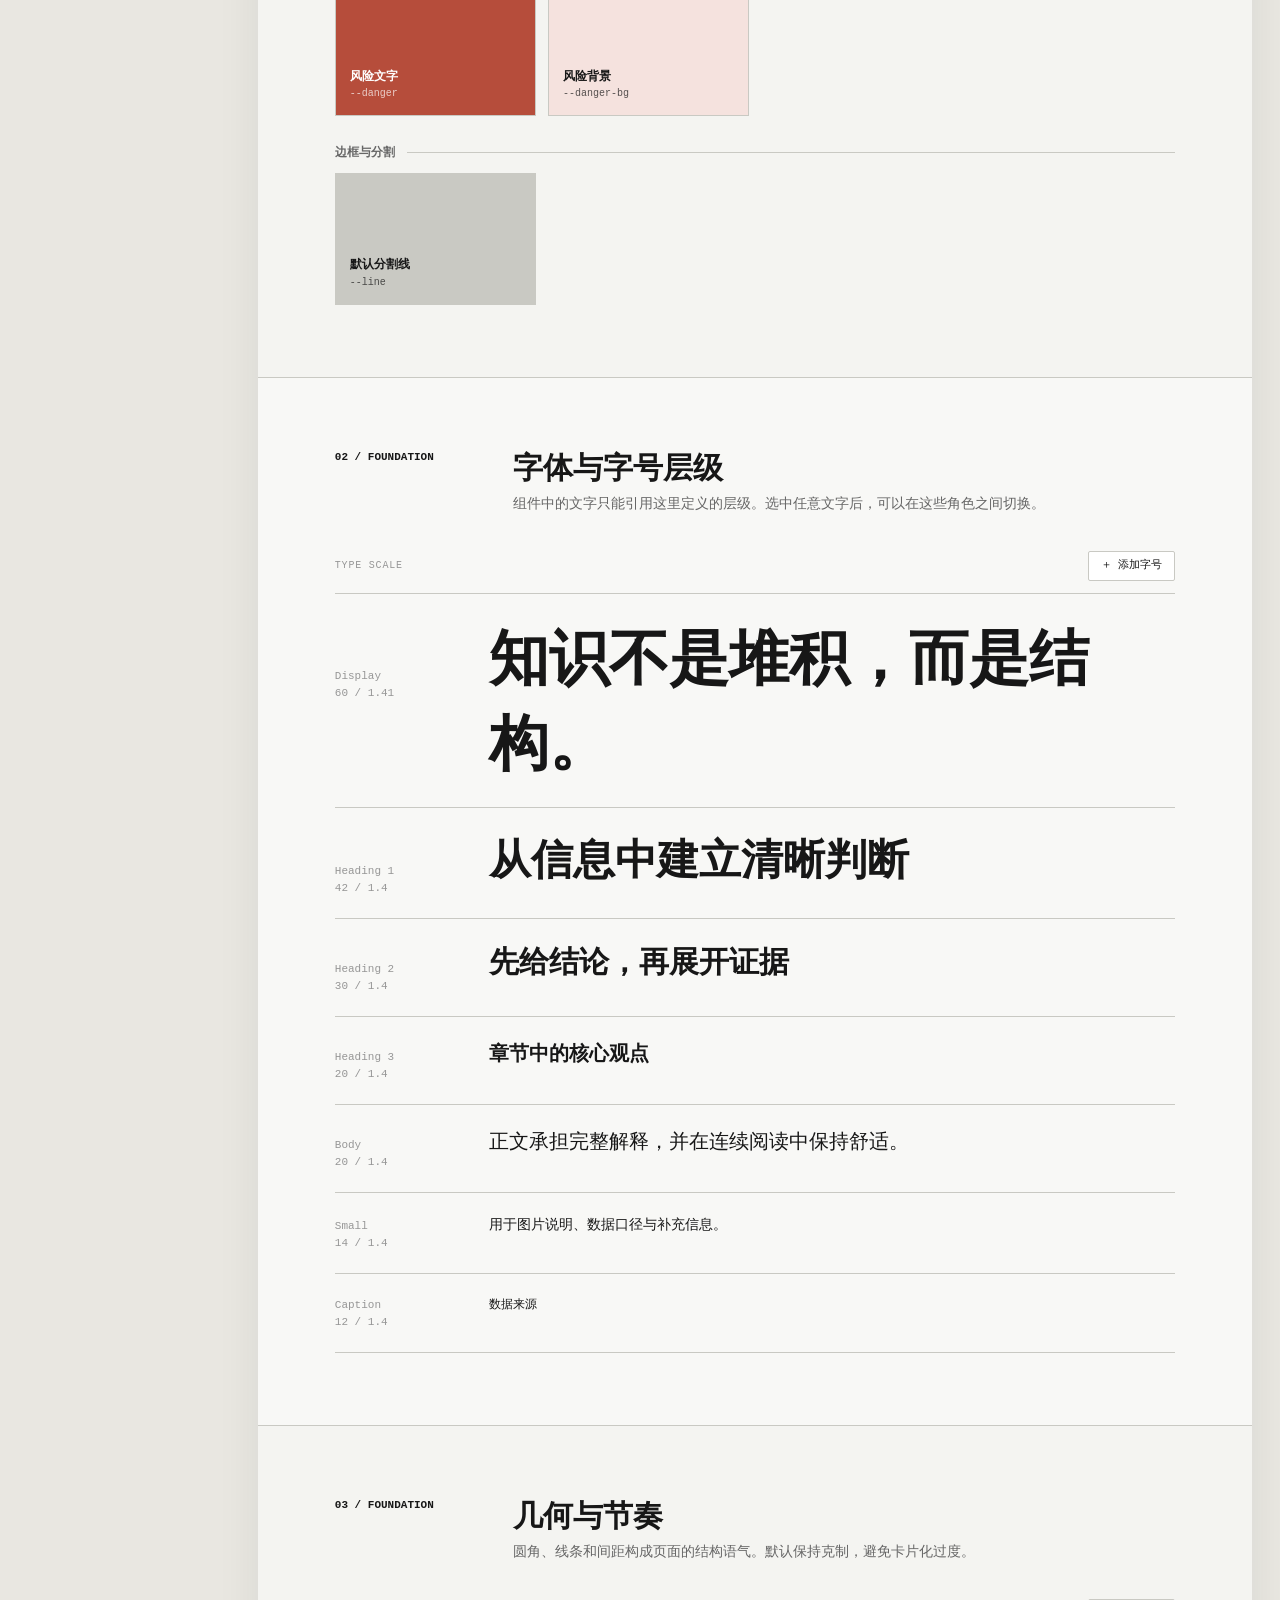
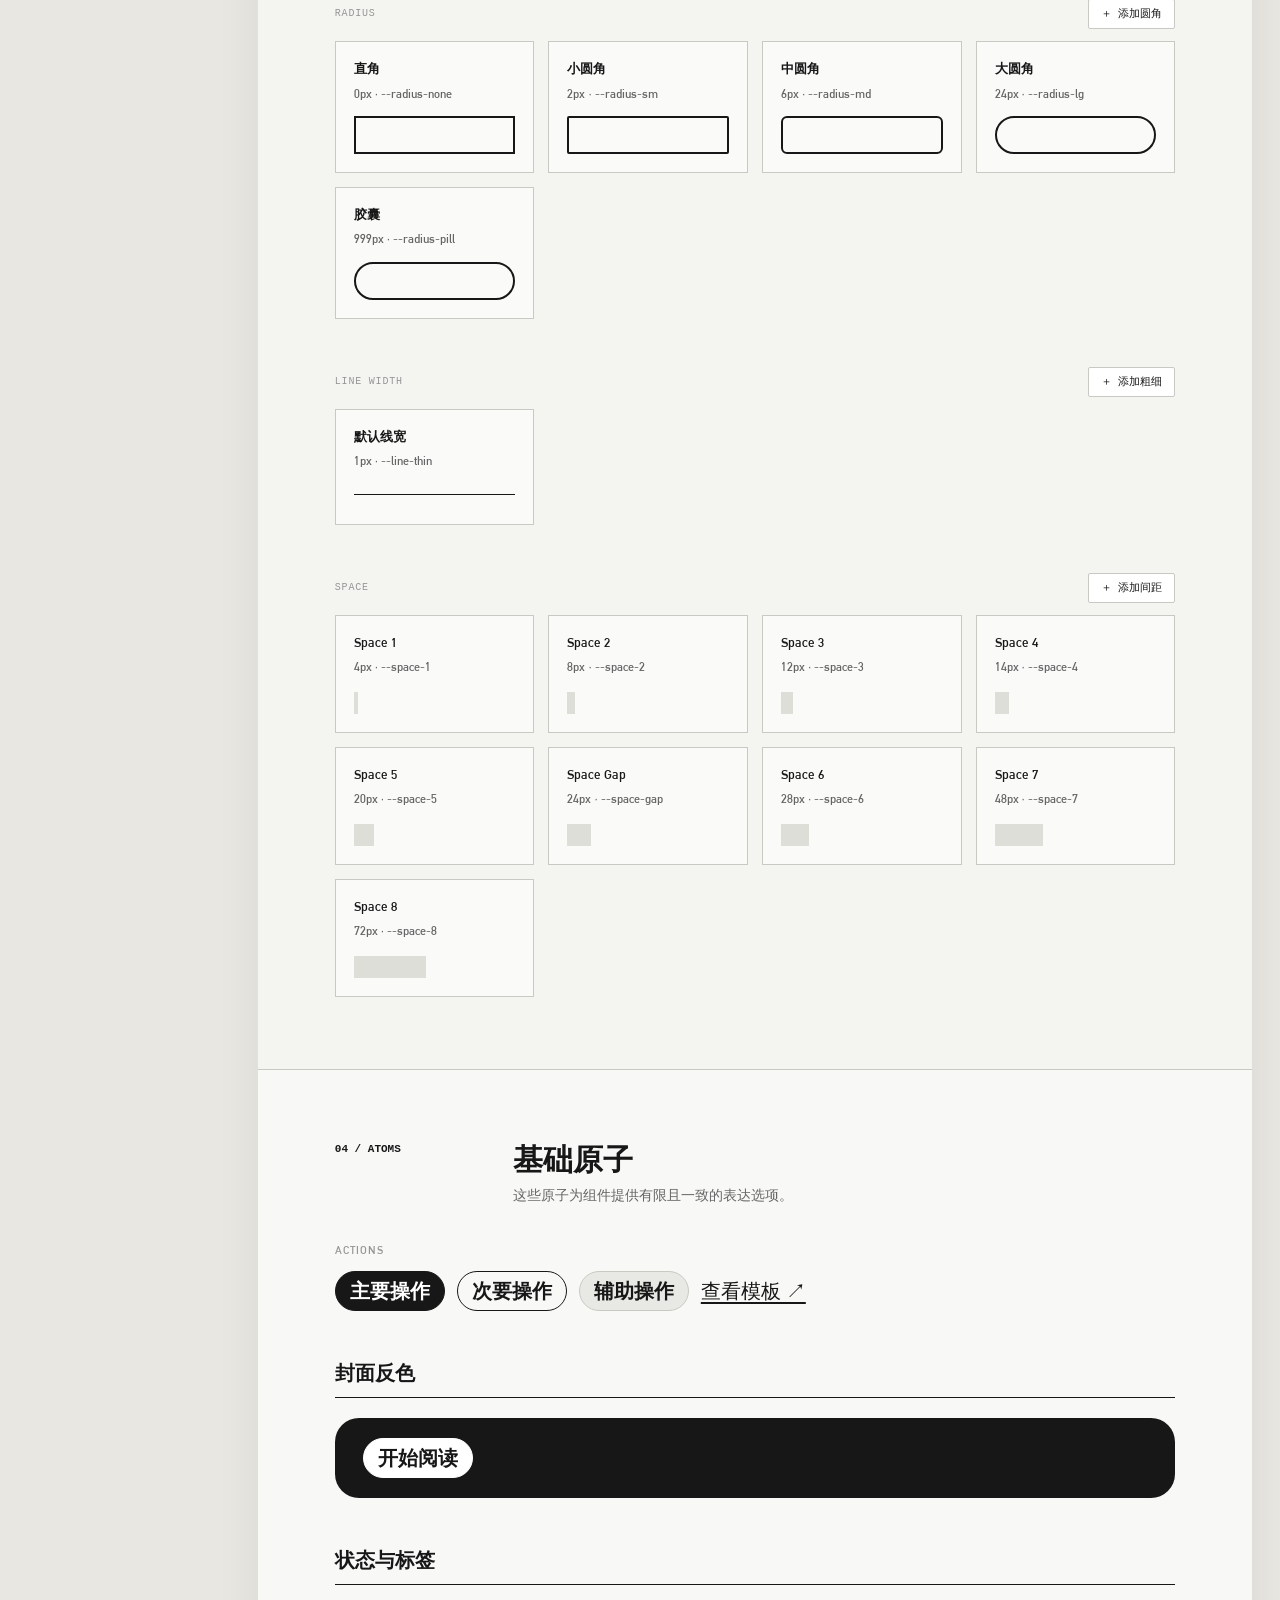
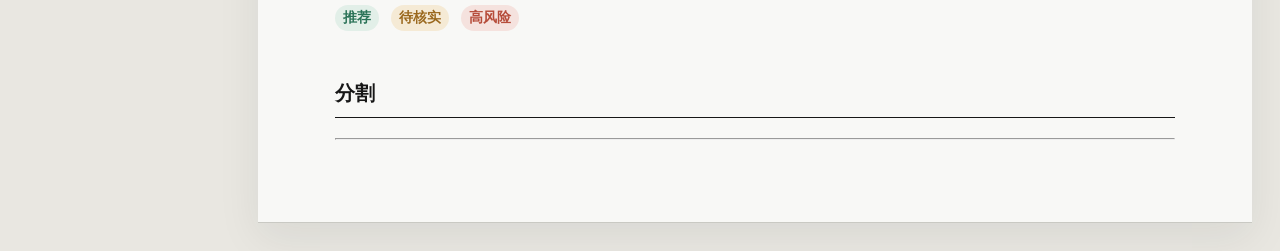
==== commit 1eeb6389: "Refactor knowledge-report templates and enhance styling for market-summary output. Updated CSS varia" ====
--- a/design-system/index.html
+++ b/design-system/index.html
@@ -4,6 +4,7 @@
   <meta charset="utf-8">
   <meta name="viewport" content="width=device-width, initial-scale=1, viewport-fit=cover">
   <title>知识汇报 · HTML 设计系统画布</title>
+  <link rel="stylesheet" href="../templates/shared/components.css">
   <link rel="stylesheet" href="assets/styles.css">
 </head>
 <body>
@@ -23,7 +24,7 @@
       <div class="brand">
         <div class="brand-mark">K</div>
         <h1>Knowledge<br>Report System</h1>
-        <p>知识汇报的原子、父组件与页面壳</p>
+        <p>知识汇报的颜色、字号与几何 token</p>
       </div>
       <div class="nav-label">Foundations</div>
       <nav>
@@ -31,8 +32,6 @@
         <a href="#typography">字体层级</a>
         <a href="#geometry">几何与节奏</a>
         <a href="#atoms">原子元素</a>
-        <a href="#components">父组件</a>
-        <a href="#pages">页面</a>
       </nav>
       <p class="nav-help">点击画布中的任意资产进行调整。蓝色虚线表示可选对象，属性面板仅在选中后出现。</p>
     </aside>
@@ -42,7 +41,7 @@
         <header class="canvas-header">
           <div class="eyebrow">Interactive component canvas · v0.1</div>
           <h1>让内容像文档一样完整，像汇报一样有节奏。</h1>
-          <p>每种原子与父组件在这张画布中只定义一次。页面是壳和分区，格子里套这些父组件，不另做一套皮肤。</p>
+          <p>组件与分页以 <a href="../templates/editorial-default/index.html">editorial-default 模板</a> 为准。这张画布只改 token：颜色、字号、圆角、线宽、间距。</p>
         </header>
 
         <section class="spec-section" id="colors">
@@ -93,7 +92,11 @@
             <button class="button primary" data-editable data-kind="button-atom" data-node-label="主要按钮">主要操作</button>
             <button class="button" data-editable data-kind="button-atom" data-node-label="次要按钮">次要操作</button>
             <button class="button subtle" data-editable data-kind="button-atom" data-node-label="弱化按钮">辅助操作</button>
-            <a class="text-link" href="#components" data-editable data-kind="link-atom" data-node-label="文字链接">查看组件规范 ↗</a>
+            <a class="text-link" href="../templates/editorial-default/index.html" data-editable data-kind="link-atom" data-node-label="文字链接">查看模板 ↗</a>
+          </div>
+          <h3 class="subheading">封面反色</h3>
+          <div class="atom-row atom-row--on-dark">
+            <a class="button inverse" href="../templates/editorial-default/index.html#cover" data-editable data-kind="button-atom" data-node-label="反色按钮">开始阅读</a>
           </div>
 
           <h3 class="subheading">状态与标签</h3>
@@ -107,301 +110,6 @@
           <hr class="divider" data-editable data-kind="divider-atom" data-node-label="分割线">
         </section>
 
-        <section class="spec-section" id="components">
-          <header class="spec-heading">
-            <span class="spec-index">05 / COMPONENTS</span>
-            <div>
-              <h2>知识汇报父组件</h2>
-              <p>每个虚线框只包含一个父组件定义。点击组件，再点击其内部元素，可逐层检查和调整。</p>
-              <p>配图页在「页面」里：一边固定是图，另一边放默认文案或可替换的父组件。图片默认 Fill 铺满。窗口比例可改（1:1 / 4:3 / 3:4 / 9:16 / 0.46:1）。界面截图锁定 0.46:1。超长横图左对齐横滑。同一窗口要切换多张图时，用 Media Switch 封面。</p>
-            </div>
-          </header>
-
-          <div class="component-stack">
-            <div class="component-frame">
-              <div class="component-name"><span>Section Header</span><span>结构 / 章节开场 · 编号在上</span></div>
-              <header class="section-header" data-editable data-kind="section-header" data-node-label="章节标题" data-component-root data-component-id="sectionHeader">
-                <span class="section-header__no" data-editable data-kind="text-child" data-node-label="章节编号">01 · 核心发现</span>
-                <div data-editable data-kind="content-group" data-node-label="标题内容">
-                  <h2 class="section-header__title" data-editable data-kind="text-child" data-node-label="章节主标题">需求并没有消失，只是被复杂流程阻挡</h2>
-                  <p class="section-header__intro" data-editable data-kind="text-child" data-node-label="章节导语">用一句完整判断建立本节方向，再用导语交代范围、证据和阅读预期。</p>
-                </div>
-              </header>
-            </div>
-
-            <div class="component-frame">
-              <div class="component-name"><span>Card Grid</span><span>内容 / 概览</span></div>
-              <div class="card-grid" data-editable data-kind="grid-component" data-node-label="观点卡片组" data-component-root data-component-id="cardGrid">
-                <article class="report-card accent" data-editable data-kind="card-child" data-node-label="观点卡片">
-                  <span class="report-card__kicker" data-editable data-kind="text-child" data-node-label="卡片标签">SIGNAL 01</span>
-                  <h3 class="report-card__title" data-editable data-kind="text-child" data-node-label="卡片标题">用户需要一个明确入口</h3>
-                  <p class="report-card__body" data-editable data-kind="text-child" data-node-label="卡片正文">把分散信息收拢成一条连续路径，减少反复确认。</p>
-                </article>
-                <article class="report-card accent"><span class="report-card__kicker">SIGNAL 02</span><h3 class="report-card__title">比较必须使用同一口径</h3><p class="report-card__body">价格、条件和履约方式需要在相同维度下呈现。</p></article>
-                <article class="report-card accent"><span class="report-card__kicker">SIGNAL 03</span><h3 class="report-card__title">证据要紧邻结论</h3><p class="report-card__body">截图、数据和来源不应与所支持的判断分离。</p></article>
-                <article class="report-card accent"><span class="report-card__kicker">SIGNAL 04</span><h3 class="report-card__title">行动需要明确优先级</h3><p class="report-card__body">让读者知道下一步先做什么，以及为什么。</p></article>
-                <article class="report-card accent"><span class="report-card__kicker">SIGNAL 05</span><h3 class="report-card__title">风险必须显式呈现</h3><p class="report-card__body">把不确定性与事实分开，避免过度推断。</p></article>
-                <article class="report-card accent"><span class="report-card__kicker">SIGNAL 06</span><h3 class="report-card__title">口径决定比较质量</h3><p class="report-card__body">统一时间、范围和统计方式后再比较。</p></article>
-              </div>
-            </div>
-
-            <div class="component-frame">
-              <div class="component-name"><span>Stat Grid</span><span>数据 / 摘要指标 · DIN 数字居中</span></div>
-              <div class="card-grid" style="--component-columns: 4" data-editable data-kind="grid-component" data-node-label="指标卡片组" data-component-root data-component-id="statGrid">
-                <article class="report-card" data-editable data-kind="card-child" data-node-label="指标卡片"><b class="stat-value" data-editable data-kind="text-child" data-node-label="指标数值">72%</b><h3 class="report-card__title" data-editable data-kind="text-child" data-node-label="指标标题">核心覆盖率</h3><p class="report-card__body">大数字用于建立尺度，说明文字交代口径。</p></article>
-                <article class="report-card"><b class="stat-value">3.4×</b><h3 class="report-card__title">效率提升</h3><p class="report-card__body">与现有基线相比的相对变化。</p></article>
-                <article class="report-card"><b class="stat-value">18</b><h3 class="report-card__title">有效样本</h3><p class="report-card__body">避免让数字脱离样本范围。</p></article>
-                <article class="report-card"><b class="stat-value">6</b><h3 class="report-card__title">观察周期</h3><p class="report-card__body">说明变化发生在哪一段时间内。</p></article>
-              </div>
-            </div>
-
-            <div class="component-frame">
-              <div class="component-name"><span>Labeled List</span><span>规则 / 事实清单</span></div>
-              <div class="list-block" data-editable data-kind="list-component" data-node-label="标签列表" data-component-root data-component-id="labeledList">
-                <div class="list-row" data-editable data-kind="list-row" data-node-label="列表项"><span class="list-row__label" data-editable data-kind="text-child" data-node-label="项目标签">适用场景</span><p class="list-row__text" data-editable data-kind="text-child" data-node-label="项目内容">需要用固定维度解释规则、条件或事实时。</p></div>
-                <div class="list-row"><span class="list-row__label">信息密度</span><p class="list-row__text">每项保持一个明确主题，避免在同一行堆叠多个结论。</p></div>
-                <div class="list-row"><span class="list-row__label">移动端</span><p class="list-row__text">标签列缩短，但仍保留横向关系，不退化为无结构段落。</p></div>
-              </div>
-            </div>
-
-            <div class="component-frame">
-              <div class="component-name"><span>Process Steps</span><span>流程 / 顺序与侧轨</span></div>
-              <div class="steps" data-editable data-kind="steps-component" data-node-label="步骤流程" data-component-root data-component-id="processSteps">
-                <article class="step" data-editable data-kind="step-row" data-node-label="流程步骤"><span class="step__index" data-editable data-kind="text-child" data-node-label="步骤编号">01</span><div><h3 class="step__title" data-editable data-kind="text-child" data-node-label="步骤标题">先确定核心命题</h3><p class="step__body" data-editable data-kind="text-child" data-node-label="步骤说明">确认这份汇报最终要让读者理解或决定什么。</p></div></article>
-                <article class="step"><span class="step__index">02</span><div><h3 class="step__title">组织章节推进</h3><p class="step__body">让每一节回答一个问题，并自然引出下一节。</p></div></article>
-                <article class="step"><span class="step__index">03</span><div><h3 class="step__title">把证据放在判断旁边</h3><p class="step__body">数据、图片和案例共同构成可追溯的论证。</p></div></article>
-              </div>
-            </div>
-
-            <div class="component-frame">
-              <div class="component-name"><span>Data Table</span><span>数据 / 结构化比较</span></div>
-              <div class="table-wrap" data-editable data-kind="table-component" data-node-label="数据表格" data-component-root data-component-id="dataTable">
-                <table class="data-table">
-                  <thead><tr data-editable data-kind="table-row" data-node-label="表头"><th data-editable data-kind="table-cell" data-node-label="表头单元格">方案</th><th>状态</th><th>覆盖能力</th><th>实施成本</th><th>结论</th></tr></thead>
-                  <tbody>
-                    <tr data-editable data-kind="table-row" data-node-label="数据行"><td data-editable data-kind="table-cell" data-node-label="数据单元格"><strong>方案 A</strong></td><td class="cell-tag"><span class="badge success">优先</span></td><td>完整</td><td>中等</td><td class="cell-best">优先验证</td></tr>
-                    <tr><td><strong>方案 B</strong></td><td class="cell-tag"><span class="badge">补充</span></td><td>局部</td><td>较低</td><td>作为补充</td></tr>
-                    <tr><td><strong>方案 C</strong></td><td class="cell-tag"><span class="badge warning">暂缓</span></td><td>有限</td><td>较高</td><td class="cell-weak">暂不采用</td></tr>
-                  </tbody>
-                </table>
-              </div>
-            </div>
-
-            <div class="component-frame">
-              <div class="component-name"><span>Bar Compare</span><span>数据 / 比较条图</span></div>
-              <div class="bar-compare" data-editable data-kind="bar-compare-component" data-node-label="比较条图" data-component-root data-component-id="barCompare">
-                <div class="bar-compare__item" data-editable data-kind="card-child" data-node-label="比较项">
-                  <div class="bar-compare__row">
-                    <span class="bar-compare__label" data-editable data-kind="text-child" data-node-label="比较标签">方案 A</span>
-                    <div class="bar-compare__track"><div class="bar-compare__fill" style="width:43%" data-editable data-kind="bar-fill" data-node-label="条形填充"></div></div>
-                    <strong class="bar-compare__value" data-editable data-kind="text-child" data-node-label="比较数值">¥950</strong>
-                  </div>
-                  <p class="bar-compare__note" data-editable data-kind="text-child" data-node-label="比较说明">基础费用 + 平台服务费</p>
-                </div>
-                <div class="bar-compare__item">
-                  <div class="bar-compare__row">
-                    <span class="bar-compare__label">方案 B</span>
-                    <div class="bar-compare__track"><div class="bar-compare__fill" data-tone="warning" style="width:58%"></div></div>
-                    <strong class="bar-compare__value">约 ¥1,268</strong>
-                  </div>
-                  <p class="bar-compare__note">人票 + 服务费 + 平台服务费</p>
-                </div>
-                <div class="bar-compare__item">
-                  <div class="bar-compare__row">
-                    <span class="bar-compare__label">方案 C</span>
-                    <div class="bar-compare__track"><div class="bar-compare__fill" data-tone="danger" style="width:100%"></div></div>
-                    <strong class="bar-compare__value">¥2,200</strong>
-                  </div>
-                  <p class="bar-compare__note">人票 + 增值服务 + 平台服务费</p>
-                </div>
-              </div>
-            </div>
-
-            <div class="component-frame">
-              <div class="component-name"><span>Evidence Figure</span><span>媒体 / 图片组 · 比例可改 · 默认 Fit</span></div>
-              <div class="image-grid evidence-gallery" data-image-ratio="3:4" data-image-fit="fit" data-editable data-kind="evidence-component" data-node-label="证据图片组" data-component-root data-component-id="evidenceGallery">
-                <figure class="evidence-figure" data-image-ratio="3:4" data-image-fit="fit"><div class="evidence-window" data-editable data-kind="image-child" data-node-label="照片窗口">PHOTO 01</div><figcaption><b>现场照片</b><span>窗口按所选比例，默认 Fit 不裁切。</span></figcaption></figure>
-                <figure class="evidence-figure" data-image-ratio="3:4" data-image-fit="fit"><div class="evidence-window">PHOTO 02</div><figcaption><b>现场照片</b><span>切换 1:1 / 4:3 / 3:4 / 9:16 时窗口跟着变。</span></figcaption></figure>
-                <figure class="evidence-figure" data-image-ratio="3:4" data-image-fit="fit"><div class="evidence-window">PHOTO 03</div><figcaption><b>现场照片</b><span>Fill 会铺满裁切。每张有独立图注时用网格。</span></figcaption></figure>
-              </div>
-            </div>
-
-            <div class="component-frame">
-              <div class="component-name"><span>Evidence Figure</span><span>媒体 / 界面截图 · 0.46:1 容器</span></div>
-              <div class="image-grid evidence-gallery" data-image-kind="shot" data-image-ratio="0.46:1" style="--component-columns: 3" data-editable data-kind="evidence-component" data-node-label="界面截图组" data-component-root data-component-id="evidenceShot">
-                <figure class="evidence-figure" data-image-kind="shot" data-image-ratio="0.46:1"><div class="evidence-window" data-editable data-kind="image-child" data-node-label="截图窗口"></div><figcaption><b>订单截图</b><span>窗口 0.46:1，顶部对齐；长截图在窗内上下滚动。</span></figcaption></figure>
-                <figure class="evidence-figure" data-image-kind="shot" data-image-ratio="0.46:1"><div class="evidence-window"></div><figcaption><b>聊天记录</b><span>卡片宽度跟图走，图注不比图宽。</span></figcaption></figure>
-                <figure class="evidence-figure" data-image-kind="shot" data-image-ratio="0.46:1"><div class="evidence-window"></div><figcaption><b>App 页面</b><span>contain 完整露出，禁止 cover 裁切。</span></figcaption></figure>
-              </div>
-            </div>
-
-            <div class="component-frame">
-              <div class="component-name"><span>Media Switch</span><span>媒体 / 封面展开 · 底部铺满</span></div>
-              <figure class="evidence-figure media-switch is-cover" data-hover="on" data-image-ratio="9:16" data-image-fit="fill" data-editable data-kind="media-switch-component" data-node-label="媒体切换容器" data-component-root data-component-id="mediaSwitch">
-                <div class="evidence-window" data-editable data-kind="image-child" data-node-label="主图窗口">
-                  <span data-media-main>PHOTO 01</span>
-                  <div class="media-switch__thumbs" aria-label="切换图片">
-                    <button class="media-switch__thumb is-active" type="button" data-alt="PHOTO 01">01</button>
-                    <button class="media-switch__thumb" type="button" data-alt="PHOTO 02">02</button>
-                    <button class="media-switch__thumb" type="button" data-alt="PHOTO 03">03</button>
-                    <button class="media-switch__thumb" type="button" data-alt="PHOTO 04">04</button>
-                    <button class="media-switch__thumb" type="button" data-alt="PHOTO 05">05</button>
-                  </div>
-                  <button class="media-switch__label" type="button">同一场景多图</button>
-                  <div class="media-switch__panel">
-                    <h3>同一场景多图</h3>
-              <p>主图作封面。Hover 图片时知识从底部铺满图窗；hover 底部缩略图不展开。面板与图齐平，内容超出则在面板内滚动。</p>
-                    <div class="list-block">
-                      <div class="list-row"><span class="list-row__label">缩略图</span><p class="list-row__text">叠在主图底部，只换当前画面</p></div>
-                      <div class="list-row"><span class="list-row__label">点主图</span><p class="list-row__text">进入灯箱放大</p></div>
-                    </div>
-                  </div>
-                </div>
-              </figure>
-            </div>
-
-            <div class="component-frame">
-              <div class="component-name"><span>Evidence Figure</span><span>媒体 / 超长横图 · 左右滑动</span></div>
-              <div class="image-grid evidence-gallery" data-image-kind="strip" style="--component-columns: 1" data-editable data-kind="evidence-component" data-node-label="超长横图" data-component-root data-component-id="evidenceStrip">
-                <figure class="evidence-figure" data-image-kind="strip">
-                  <div class="evidence-window" data-editable data-kind="image-child" data-node-label="横图窗口">STRIP · 宽/高 ≥ 2</div>
-                  <figcaption><b>流程合成条</b><span>设定最小/最大高度，完整显示，过宽在容器内横滑。</span></figcaption>
-                </figure>
-              </div>
-            </div>
-
-            <div class="component-frame">
-              <div class="component-name"><span>Decision Callout</span><span>强调 / 结论收束</span></div>
-              <aside class="callout" data-editable data-kind="callout-component" data-node-label="结论提示框" data-component-root data-component-id="decisionCallout">
-                <strong data-editable data-kind="text-child" data-node-label="提示标题">结论：</strong>
-                <p data-editable data-kind="text-child" data-node-label="提示正文">先统一内容结构和证据口径，再增加视觉变化；否则丰富的样式只会放大信息混乱。</p>
-              </aside>
-            </div>
-
-            <div class="component-frame">
-              <div class="component-name"><span>Card Grid</span><span>强调 / 关键观点组</span></div>
-              <div class="card-grid is-highlight" data-editable data-kind="grid-component" data-node-label="强调卡片组" data-component-root data-component-id="cardGridHighlight">
-                <article class="report-card" data-editable data-kind="card-child" data-node-label="强调卡片"><h3 class="report-card__title" data-editable data-kind="text-child" data-node-label="卡片标题">完整</h3><p class="report-card__body" data-editable data-kind="text-child" data-node-label="卡片正文">允许连续阅读与信息追溯。</p></article>
-                <article class="report-card"><h3 class="report-card__title">清晰</h3><p class="report-card__body">通过层级与节奏突出主要判断。</p></article>
-                <article class="report-card"><h3 class="report-card__title">可验证</h3><p class="report-card__body">让结论、证据和数据口径彼此相邻。</p></article>
-                <article class="report-card"><h3 class="report-card__title">可行动</h3><p class="report-card__body">明确优先级、负责人和下一步。</p></article>
-                <article class="report-card"><h3 class="report-card__title">可追溯</h3><p class="report-card__body">保留来源、时间和判断边界。</p></article>
-                <article class="report-card"><h3 class="report-card__title">可复用</h3><p class="report-card__body">同一套模块能套进不同材料，不必另造布局。</p></article>
-              </div>
-            </div>
-
-            <div class="component-frame">
-              <div class="component-name"><span>Document Navigation</span><span>结构 / 快速定位</span></div>
-              <nav class="document-nav nav-underline" data-editable data-kind="navigation-component" data-node-label="文档导航" data-component-root data-component-id="navigation" aria-label="文档章节">
-                <a href="#colors" class="is-active">基础</a>
-                <a href="#typography">排版</a>
-                <a href="#atoms">原子</a>
-                <a href="#components">组件</a>
-                <a href="#pages">页面</a>
-              </nav>
-            </div>
-          </div>
-        </section>
-
-        <section class="spec-section" id="pages">
-          <header class="spec-heading">
-            <span class="spec-index">06 / PAGES</span>
-            <div>
-              <h2>页面</h2>
-              <p>页面 = 壳 → 分区 → 往格子里套已有父组件。配图页一边固定是图，另一边是默认文案或可替换的父组件。</p>
-              <p>每个页面模块高度固定，必须一屏放得下；调整组件时不得把页面撑高。</p>
-            </div>
-          </header>
-
-          <h3 class="subheading">壳</h3>
-          <div class="component-stack">
-            <div class="component-frame">
-              <div class="component-name"><span>报告封面</span><span>壳 / 第 0 屏</span></div>
-              <header class="report-cover" data-editable data-kind="report-cover" data-node-label="报告封面" data-component-root>
-                <div class="report-cover__meta"><span class="report-cover__kicker" data-editable data-kind="text-child" data-node-label="封面标签">Kicker · 日期</span></div>
-                <h1 data-editable data-kind="text-child" data-node-label="封面主标题">报告主标题</h1>
-                <p class="report-cover__lead" data-editable data-kind="text-child" data-node-label="封面导语">一句话交代范围。kicker、标题、导语用作者原文，不要改写成判断句。</p>
-                <div class="report-cover__actions"><a class="button primary" href="#pages">开始阅读</a></div>
-                <div class="report-cover__aside" data-editable data-kind="text-child" data-node-label="封面侧注"><span>TYPE</span><span>YYYY.MM</span></div>
-              </header>
-            </div>
-
-            <div class="component-frame">
-              <div class="component-name"><span>章节封面</span><span>壳 / 每章第一屏</span></div>
-              <header class="chapter-cover" data-editable data-kind="chapter-cover" data-node-label="章节封面" data-component-root>
-                <span class="chapter-cover__no" data-editable data-kind="text-child" data-node-label="章节编号">01</span>
-                <span class="chapter-cover__kicker" data-editable data-kind="text-child" data-node-label="章名">章名</span>
-                <h2 class="chapter-cover__title" data-editable data-kind="text-child" data-node-label="章节标题">作者原章节标题</h2>
-                <p class="chapter-cover__lead" data-editable data-kind="text-child" data-node-label="章节导语">作者原导语，交代这一章要看什么。</p>
-              </header>
-            </div>
-
-            <div class="component-frame">
-              <div class="component-name"><span>口径说明</span><span>壳 / 最后一屏</span></div>
-              <footer class="report-notes" data-editable data-kind="report-notes" data-node-label="口径说明" data-component-root>
-                <h2 data-editable data-kind="text-child" data-node-label="口径标题">数据口径说明</h2>
-                <ol>
-                  <li data-editable data-kind="text-child" data-node-label="口径条目">口径一：时间、范围、统计方式。</li>
-                  <li data-editable data-kind="text-child" data-node-label="口径条目">口径二：估算与样本边界。</li>
-                  <li data-editable data-kind="text-child" data-node-label="口径条目">缺口：仅记录本次未找到的文件。</li>
-                </ol>
-              </footer>
-            </div>
-          </div>
-
-          <h3 class="subheading">分区</h3>
-          <div class="component-stack">
-            <div class="component-frame">
-              <div class="component-name"><span>1 分区</span><span>分区 / center</span></div>
-              <div class="page-regions" data-regions="1" data-align="center" data-editable data-kind="page-regions" data-node-label="1 分区" data-component-root>
-                <div class="page-region" data-size="fill" data-align="center" data-editable data-kind="page-region" data-node-label="分区">
-                  <aside class="callout" data-decoration="none" data-page-parent="decisionCallout" data-editable data-kind="callout-component" data-node-label="结论提示框" data-component-root>
-                    <strong data-editable data-kind="text-child" data-node-label="提示标题">结论：</strong>
-                    <p data-editable data-kind="text-child" data-node-label="提示正文">短内容放在 1 分区并居中。判断、风险边界或一条收束，不要叠在对照表上。</p>
-                  </aside>
-                </div>
-              </div>
-            </div>
-
-            <div class="component-frame">
-              <div class="component-name"><span>配图 · 左右</span><span>分区 / 左图右文</span></div>
-              <div class="page-regions media-page" data-media-page="split" data-regions="2" data-split="columns" data-track="fill-fit" data-editable data-kind="page-regions" data-node-label="配图左右" data-component-root>
-                <div class="page-region" data-slot="media" data-size="fill" data-align="start" data-editable data-kind="page-region" data-node-label="配图">
-                  <figure class="evidence-figure" data-image-ratio="3:4" data-image-fit="fill" data-caption="off" data-page-parent="evidence" data-editable data-kind="evidence-component" data-node-label="配图" data-component-root>
-                    <div class="evidence-window" data-editable data-kind="image-child" data-node-label="图片窗口"></div>
-                  </figure>
-                </div>
-                <div class="page-region" data-slot="copy" data-size="fill" data-align="start" data-editable data-kind="page-region" data-node-label="内容区">
-                  <div class="media-page__copy" data-page-parent="mediaCopy" data-editable data-kind="media-copy-component" data-node-label="默认文案" data-component-root>
-                    <span class="eyebrow" data-editable data-kind="text-child" data-node-label="媒体标签">EVIDENCE 01</span>
-                    <h3 data-editable data-kind="text-child" data-node-label="媒体标题">图片不是装饰，而是证据</h3>
-                    <p data-editable data-kind="text-child" data-node-label="媒体正文">说明图像展示了什么，以及它支持哪一个判断。重要信息不能只存在于图片内部。</p>
-                    <div class="media-meta" data-editable data-kind="text-child" data-node-label="图片来源">来源：示例资料 · 2026</div>
-                  </div>
-                </div>
-              </div>
-            </div>
-
-            <div class="component-frame">
-              <div class="component-name"><span>配图 · 上下</span><span>分区 / 上图下文</span></div>
-              <div class="page-regions media-page" data-media-page="stack" data-regions="2" data-split="rows" data-track="fill-fit" data-editable data-kind="page-regions" data-node-label="配图上下" data-component-root>
-                <div class="page-region" data-slot="media" data-size="fill" data-align="start" data-editable data-kind="page-region" data-node-label="配图">
-                  <figure class="evidence-figure" data-image-ratio="4:3" data-image-fit="fill" data-caption="off" data-page-parent="evidence" data-editable data-kind="evidence-component" data-node-label="配图" data-component-root>
-                    <div class="evidence-window" data-editable data-kind="image-child" data-node-label="图片窗口"></div>
-                  </figure>
-                </div>
-                <div class="page-region" data-slot="copy" data-size="fill" data-align="start" data-editable data-kind="page-region" data-node-label="内容区">
-                  <div class="media-page__copy" data-page-parent="mediaCopy" data-editable data-kind="media-copy-component" data-node-label="默认文案" data-component-root>
-                    <span class="eyebrow" data-editable data-kind="text-child" data-node-label="媒体标签">EVIDENCE 01</span>
-                    <h3 data-editable data-kind="text-child" data-node-label="媒体标题">图片不是装饰，而是证据</h3>
-                    <p data-editable data-kind="text-child" data-node-label="媒体正文">说明图像展示了什么，以及它支持哪一个判断。重要信息不能只存在于图片内部。</p>
-                    <div class="media-meta" data-editable data-kind="text-child" data-node-label="图片来源">来源：示例资料 · 2026</div>
-                  </div>
-                </div>
-              </div>
-            </div>
-          </div>
-        </section>
       </article>
     </main>
   </div>
@@ -439,7 +147,7 @@
       <footer><button type="button" id="cancelTokenDialog">取消</button><button class="primary" type="submit" id="confirmToken">保存</button></footer>
     </form>
   </dialog>
-  <script src="assets/design-data.js"></script>
+  <script src="../templates/shared/design-data.js"></script>
   <script src="assets/playground.js"></script>
 </body>
 </html>
--- a/templates/shared/components.css
+++ b/templates/shared/components.css
@@ -0,0 +1,2459 @@
+/* Shared report components — visuals come only from design tokens on :root */
+
+@font-face {
+  font-family: "DIN Alternate";
+  src: local("DIN Alternate"), url("fonts/DINAlternate.ttf") format("truetype");
+  font-weight: 400 700;
+  font-style: normal;
+  font-display: swap;
+}
+
+:root {
+  --font-sans: "Avenir Next", "PingFang SC", "Microsoft YaHei", sans-serif;
+  --font-mono: "SFMono-Regular", Consolas, monospace;
+  --font-din: "DIN Alternate", "DIN", sans-serif;
+  --text-display: 60px;
+  --text-h1: 42px;
+  --text-h2: 30px;
+  --text-h3: 20px;
+  --text-body: 20px;
+  --text-small: 14px;
+  --text-caption: 12px;
+  --line-display: 1.41;
+  --line-h1: 1.4;
+  --line-h2: 1.4;
+  --line-h3: 1.4;
+  --line-body: 1.4;
+  --line-small: 1.4;
+  --line-caption: 1.4;
+  --weight-regular: 400;
+  --weight-medium: 600;
+  --weight-bold: 700;
+  --paper: #f4f4f1;
+  --surface: #ffffff;
+  --surface-soft: #e8e8e4;
+  --ink: #171717;
+  --muted: #666666;
+  --faint: #969696;
+  --inverse: #ffffff;
+  --accent: #171717;
+  --accent-soft: #deded9;
+  --link: #171717;
+  --link-hover: #000000;
+  --success: #2b7358;
+  --success-bg: #e2efe8;
+  --warning: #9a681d;
+  --warning-bg: #f5ead5;
+  --danger: #b64d3b;
+  --danger-bg: #f5e2de;
+  --line: #c9c9c3;
+  --radius-none: 0px;
+  --radius-sm: 2px;
+  --radius-md: 6px;
+  --radius-lg: 24px;
+  --radius-pill: 999px;
+  --line-thin: 1px;
+  --space-1: 4px;
+  --space-2: 8px;
+  --space-3: 12px;
+  --space-4: 14px;
+  --space-5: 20px;
+  --space-gap: 24px;
+  --space-6: 28px;
+  --space-7: 48px;
+  --space-8: 72px;
+  --page-width: 1120px;
+  --image-ratio: 4 / 3;
+  --image-window: 360px;
+  --image-window-max: min(48vh, 440px);
+  --image-group-max: min(42vh, 400px);
+  --image-strip-min: 360px;
+  --image-strip-max: 560px;
+  --image-natural-max-width: 640px;
+  --image-natural-max-height: 560px;
+  --motion-fast: 160ms;
+  --motion-base: 260ms;
+  --shadow-soft: 0 14px 40px rgba(23, 32, 43, 0.08);
+  --border-thin: var(--line-thin);
+  --border-accent: var(--line-thin);
+  --card-padding: var(--space-5);
+  --card-gap: var(--space-4);
+  --card-radius: var(--radius-sm);
+}
+
+* { box-sizing: border-box; }
+html { scroll-behavior: smooth; }
+body {
+  margin: 0;
+  color: var(--ink);
+  background: color-mix(in srgb, var(--paper) 72%, var(--line));
+  font-family: var(--font-din), var(--font-sans);
+  font-size: var(--text-body);
+  line-height: var(--line-body);
+}
+img { display: block; max-width: 100%; height: auto; }
+a { color: inherit; }
+h1, h2, h3, h4, p, figure, blockquote { margin: 0; }
+
+.badge {
+  display: inline-flex;
+  align-items: center;
+  min-height: 26px;
+  padding: 2px var(--space-2);
+  border-radius: var(--radius-pill);
+  font-size: var(--text-small);
+  font-weight: var(--weight-bold);
+}
+.badge.success { color: var(--success); background: var(--success-bg); }
+.badge.warning { color: var(--warning); background: var(--warning-bg); }
+.badge.danger { color: var(--danger); background: var(--danger-bg); }
+
+.button {
+  display: inline-flex;
+  align-items: center;
+  justify-content: center;
+  min-height: 40px;
+  padding: 0 var(--space-4);
+  border: 1px solid var(--accent);
+  border-radius: var(--radius-pill);
+  background: transparent;
+  color: var(--ink);
+  font: inherit;
+  font-weight: var(--weight-medium);
+  line-height: 1;
+  text-decoration: none;
+  cursor: pointer;
+  transition:
+    background-color var(--motion-fast) ease,
+    color var(--motion-fast) ease,
+    border-color var(--motion-fast) ease,
+    transform var(--motion-fast) ease,
+    box-shadow var(--motion-fast) ease;
+}
+.button.primary { color: var(--inverse); background: var(--accent); }
+.button.subtle { border-color: var(--line); background: var(--surface-soft); }
+.button.inverse {
+  color: var(--ink);
+  background: var(--inverse);
+  border-color: var(--inverse);
+}
+@media (hover: hover) and (pointer: fine) {
+  .button:hover {
+    transform: translateY(-1px);
+    box-shadow: 0 10px 24px color-mix(in srgb, var(--ink) 32%, transparent);
+  }
+  .button.primary:hover {
+    background: color-mix(in srgb, var(--accent) 88%, var(--inverse));
+    border-color: transparent;
+  }
+  .button.inverse:hover {
+    background: color-mix(in srgb, var(--inverse) 88%, var(--ink));
+    border-color: transparent;
+  }
+}
+@media (prefers-reduced-motion: reduce) {
+  .button { transition: background-color var(--motion-fast) ease, color var(--motion-fast) ease, border-color var(--motion-fast) ease; }
+  .button:hover { transform: none; }
+}
+.text-link {
+  color: var(--link, var(--accent));
+  text-decoration: underline;
+  text-decoration-color: currentColor;
+  text-underline-offset: var(--space-1);
+  transition: color var(--motion-fast) ease;
+}
+.text-link:hover { color: var(--link-hover, var(--accent)); }
+
+.report-source:empty,
+.report-source:not(:has(a, [data-source-name])) { display: none; }
+.report-source a {
+  color: var(--link, var(--accent));
+  font-weight: var(--weight-medium);
+  text-decoration: underline;
+  text-decoration-color: color-mix(in srgb, var(--link, var(--accent)) 50%, transparent);
+  text-underline-offset: 0.18em;
+  text-decoration-thickness: 1px;
+  transition: color var(--motion-fast) ease, text-decoration-color var(--motion-fast) ease;
+}
+.report-source a:hover {
+  color: var(--link-hover, var(--ink));
+  text-decoration-color: currentColor;
+}
+.report-source a:focus-visible {
+  outline: var(--line-thin) solid var(--accent);
+  outline-offset: 2px;
+}
+
+.section-header {
+  display: grid;
+  grid-template-columns: minmax(0, 1fr);
+  gap: var(--space-2);
+  min-width: 0;
+}
+.section-header > * { min-width: 0; }
+.section-header__no {
+  color: var(--accent);
+  font: var(--text-small)/var(--line-small) var(--font-mono);
+  font-weight: var(--weight-bold);
+}
+.section-header__title {
+  color: var(--accent);
+  font-size: var(--text-h1);
+  line-height: var(--line-h1);
+  letter-spacing: -.025em;
+  overflow-wrap: break-word;
+}
+.section-header__intro {
+  margin-top: var(--space-3);
+  max-width: none;
+  color: var(--muted);
+  overflow-wrap: break-word;
+  word-break: normal;
+}
+.section-header__part {
+  margin-top: var(--space-2);
+  color: var(--ink);
+  font-size: var(--text-h3);
+  font-weight: var(--weight-medium);
+  line-height: var(--line-h3);
+}
+
+.card-grid {
+  display: grid;
+  grid-template-columns: repeat(var(--component-columns, 3), minmax(0, 1fr));
+  gap: var(--card-gap);
+  min-width: 0;
+  align-items: stretch;
+  overflow: visible;
+  padding-block-start: 8px;
+}
+.card-grid[data-item-count="1"] { --component-columns: 1; }
+.card-grid[data-item-count="2"] { --component-columns: 2; }
+.card-grid[data-item-count="3"] { --component-columns: 3; }
+.card-grid[data-item-count="4"] { --component-columns: 2; }
+.card-grid[data-item-count="5"],
+.card-grid[data-item-count="6"] { --component-columns: 3; }
+.card-grid[data-item-count="7"],
+.card-grid[data-item-count="8"] { --component-columns: 4; }
+.card-grid.is-aligned {
+  display: grid;
+  grid-template-columns: repeat(var(--component-columns, 4), minmax(220px, 1fr));
+  grid-template-rows: auto auto 1fr repeat(var(--aligned-list-rows, 5), auto);
+  align-items: stretch;
+  overflow-x: auto;
+  overscroll-behavior-inline: contain;
+  padding-bottom: var(--space-2);
+}
+.card-grid.is-aligned > .report-card {
+  display: grid;
+  grid-template-rows: subgrid;
+  grid-row: span calc(3 + var(--aligned-list-rows, 5));
+  height: auto;
+  min-height: 0;
+}
+.card-grid.is-aligned > .report-card > .list-block { display: contents; }
+.card-grid.is-aligned .list-row {
+  padding: var(--space-2) var(--space-4);
+  grid-template-columns: 1fr;
+  gap: var(--space-1);
+  align-content: start;
+}
+.card-grid.is-aligned[style*="--component-columns: 1"] .list-row {
+  grid-template-columns: 120px minmax(0, 1fr);
+  gap: var(--space-3);
+}
+.card-grid.is-aligned .list-row:first-of-type {
+  border-top: var(--border-accent) solid var(--accent);
+}
+.card-grid.is-aligned .list-row:last-of-type {
+  padding-bottom: var(--space-3);
+}
+.card-grid:not(.is-aligned):not(.is-horizontal) {
+  align-items: stretch;
+  grid-template-rows: none;
+  grid-auto-rows: minmax(var(--space-6), 1fr) auto auto auto minmax(var(--space-6), 1fr);
+}
+.card-grid:not(.is-aligned):not(.is-horizontal) > .report-card {
+  display: grid;
+  grid-template-rows: subgrid;
+  grid-row: span 5;
+  align-self: stretch;
+  justify-items: center;
+  text-align: center;
+  min-height: 0;
+  height: auto;
+  padding-block: var(--space-6);
+  row-gap: var(--space-2);
+}
+.card-grid:not(.is-aligned):not(.is-horizontal) > .report-card > :nth-child(1) { grid-row: 2; }
+.card-grid:not(.is-aligned):not(.is-horizontal) > .report-card > :nth-child(2) { grid-row: 3; }
+.card-grid:not(.is-aligned):not(.is-horizontal) > .report-card > :nth-child(3) { grid-row: 4; }
+.card-grid:not(.is-aligned):not(.is-horizontal) > .report-card > .report-card__kicker,
+.card-grid:not(.is-aligned):not(.is-horizontal) > .report-card > .report-card__title,
+.card-grid:not(.is-aligned):not(.is-horizontal) > .report-card > .report-card__body,
+.card-grid:not(.is-aligned):not(.is-horizontal) > .report-card > .stat-value {
+  margin-top: 0;
+  width: 100%;
+  text-align: center;
+}
+.report-card {
+  min-width: 0;
+  min-height: 190px;
+  padding: var(--card-padding);
+  border: 0;
+  border-radius: var(--card-radius);
+  background: var(--surface);
+  transition: background-color var(--motion-fast) ease, color var(--motion-fast) ease;
+}
+.card-grid > .report-card {
+  border-radius: var(--evidence-radius, 12px);
+}
+.report-card:hover {
+  background: color-mix(in srgb, var(--accent) 8%, var(--surface));
+}
+.card-grid[data-decoration="top"] .report-card {
+  border-top: var(--decoration-width, var(--line-thin)) solid var(--decoration-color, var(--accent));
+}
+.card-grid[data-decoration="left"] .report-card {
+  border-left: var(--decoration-width, var(--line-thin)) solid var(--decoration-color, var(--accent));
+}
+.card-grid[data-decoration="short"] .report-card { position: relative; }
+.card-grid[data-decoration="short"] .report-card::before {
+  content: "";
+  position: absolute;
+  top: calc(var(--line-thin) * -1);
+  left: var(--card-padding);
+  width: 42px;
+  border-top: var(--decoration-width, var(--line-thin)) solid var(--decoration-color, var(--accent));
+}
+.report-card__kicker {
+  color: var(--accent);
+  font-size: var(--text-small);
+  font-weight: var(--weight-bold);
+  letter-spacing: .08em;
+}
+.report-card__title {
+  margin-top: var(--space-4);
+  font-size: var(--text-h3);
+  line-height: var(--line-h3);
+}
+.report-card__body {
+  margin-top: var(--space-2);
+  color: var(--muted);
+  font-size: var(--text-small);
+}
+.stat-value {
+  display: flex;
+  flex-wrap: wrap;
+  justify-content: center;
+  align-items: center;
+  column-gap: 0.14em;
+  width: 100%;
+  color: var(--accent);
+  font-family: var(--font-din), var(--font-sans);
+  font-size: clamp(var(--text-small), 1.2vw + 1rem, var(--text-h1));
+  font-weight: var(--weight-regular);
+  line-height: 1;
+  letter-spacing: -.03em;
+  overflow-wrap: anywhere;
+  text-align: center;
+}
+.stat-value small {
+  font-size: 0.48em;
+  font-weight: var(--weight-regular);
+  letter-spacing: 0;
+  line-height: 1;
+}
+.card-grid.is-highlight {
+  gap: 0;
+  padding-block-start: 0;
+  color: var(--inverse);
+  background: var(--accent);
+}
+.card-grid.is-highlight > .report-card {
+  border: 0;
+  border-radius: var(--evidence-radius, 12px);
+  background: transparent;
+  color: inherit;
+  box-shadow: none;
+}
+.card-grid.is-highlight > .report-card:hover {
+  background: color-mix(in srgb, var(--inverse) 12%, transparent);
+}
+.card-grid.is-highlight .report-card__kicker,
+.card-grid.is-highlight .report-card__title,
+.card-grid.is-highlight .stat-value {
+  color: var(--inverse);
+}
+.card-grid.is-highlight .report-card__body {
+  color: color-mix(in srgb, var(--inverse) 72%, transparent);
+}
+.card-grid.is-highlight[data-decoration="top"] .report-card {
+  border-top: var(--decoration-width, var(--line-thin)) solid color-mix(in srgb, var(--inverse) 72%, transparent);
+}
+.card-grid:has(> .report-card > .stat-value) > .report-card {
+  justify-items: center;
+  text-align: center;
+}
+.card-grid:has(> .report-card > .stat-value) .report-card__title,
+.card-grid:has(> .report-card > .stat-value) .report-card__body {
+  text-align: center;
+  width: 100%;
+}
+
+.list-block { border-top: 0; min-width: 0; }
+.list-row {
+  display: grid;
+  grid-template-columns: 120px minmax(0, 1fr);
+  gap: var(--space-5);
+  padding: var(--space-5) 0;
+  border-bottom: 1px solid var(--line);
+  min-width: 0;
+}
+.list-row:last-child { border-bottom: 0; }
+.list-row__label { color: var(--accent); font-size: var(--text-small); font-weight: var(--weight-bold); }
+.list-row__text { color: var(--muted); font-size: var(--text-small); }
+
+.steps { display: grid; }
+.step {
+  display: grid;
+  grid-template-columns: auto 1fr;
+  gap: var(--space-5);
+  align-items: center;
+  padding: var(--space-5) 0;
+  border-top: 0;
+}
+.step + .step { border-top: 1px solid var(--line); }
+.step:last-child { border-bottom: 0; }
+.step__index {
+  color: var(--accent);
+  font-family: var(--font-din), var(--font-sans);
+  font-size: clamp(var(--text-h2), 3.2vw, var(--text-h1));
+  font-weight: var(--weight-regular);
+  line-height: 1;
+  letter-spacing: -.04em;
+}
+.step__title { font-size: var(--text-h3); }
+.step__body { margin-top: var(--space-1); color: var(--muted); font-size: var(--text-small); }
+.steps.is-rail,
+.rail-list {
+  display: grid;
+  gap: var(--space-5);
+  padding-left: var(--space-5);
+  border-left: 3px solid var(--accent);
+}
+.steps.is-rail .step {
+  grid-template-columns: 1fr;
+  gap: 0;
+  padding: 0;
+  border: 0;
+}
+.steps.is-rail .step:last-child { border: 0; }
+.steps.is-rail .step__index { display: none; }
+.steps.is-rail .step__title,
+.rail-list__item h3 {
+  margin: 0;
+  color: var(--ink);
+  font-size: var(--text-h3);
+  line-height: var(--line-h3);
+}
+.steps.is-rail .step__body,
+.rail-list__item p {
+  margin-top: var(--space-2);
+  color: var(--muted);
+  font-size: var(--text-small);
+}
+
+.table-wrap {
+  min-width: 0;
+  max-width: 100%;
+  overflow-x: auto;
+  border-top: 0;
+  scrollbar-width: none;
+}
+.table-wrap::-webkit-scrollbar { display: none; }
+.data-table { width: 100%; min-width: 700px; border-collapse: collapse; }
+.data-table th, .data-table td {
+  padding: var(--space-4) var(--space-4);
+  border-bottom: 1px solid var(--line);
+  text-align: left;
+  vertical-align: top;
+}
+.data-table th { color: var(--ink); font-size: var(--text-small); font-weight: var(--weight-bold); }
+.data-table td { font-size: var(--text-small); color: var(--ink); }
+.data-table.is-matrix { min-width: 920px; }
+.data-table.is-matrix th:first-child,
+.data-table.is-matrix td:first-child {
+  width: 16%;
+  color: var(--ink);
+  font-weight: var(--weight-bold);
+}
+.data-table.is-matrix thead th:not(:first-child) { color: var(--ink); font-size: var(--text-h3); }
+.cell-best { color: var(--success); font-weight: var(--weight-bold); }
+.cell-weak { color: var(--danger); }
+.cell-ratio { color: var(--ink); font-weight: var(--weight-bold); white-space: nowrap; }
+
+.bar-compare {
+  --bar-thickness: 12px;
+  --bar-count: 4;
+  display: flex;
+  flex-direction: column;
+  justify-content: flex-start;
+  align-items: stretch;
+  gap: var(--space-gap);
+  width: 100%;
+  height: auto;
+  min-height: 0;
+  padding: 0;
+  box-sizing: border-box;
+  overflow: auto;
+  scrollbar-width: none;
+}
+.bar-compare::-webkit-scrollbar { display: none; }
+.bar-compare[data-item-count="2"] { --bar-count: 2; }
+.bar-compare[data-item-count="3"] { --bar-count: 3; }
+.bar-compare[data-item-count="4"] { --bar-count: 4; }
+.bar-compare[data-item-count="5"] { --bar-count: 5; }
+.bar-compare[data-item-count="6"] { --bar-count: 6; }
+.bar-compare[data-item-count="8"] { --bar-count: 8; }
+.bar-compare__title {
+  flex: 0 0 auto;
+  margin: 0;
+  color: var(--ink);
+  font-size: var(--text-small);
+  font-weight: var(--weight-regular);
+  line-height: var(--line-small);
+  text-align: left;
+}
+.bar-compare__item {
+  display: grid;
+  flex: 0 0 auto;
+  grid-template-columns: max-content minmax(0, 1fr) max-content;
+  column-gap: var(--space-gap);
+  row-gap: var(--space-2);
+  align-items: center;
+  min-width: 0;
+}
+.bar-compare__row { display: contents; }
+.bar-compare__label {
+  min-width: 0;
+  color: var(--ink);
+  font-size: var(--text-small);
+  font-weight: var(--weight-medium);
+  line-height: var(--line-small);
+  text-align: left;
+  white-space: nowrap;
+}
+.bar-compare__track {
+  width: 100%;
+  min-width: 0;
+  height: var(--bar-thickness);
+  overflow: hidden;
+  border-radius: var(--radius-pill);
+  background: var(--surface-soft);
+}
+.bar-compare__fill {
+  height: 100%;
+  max-width: 100%;
+  border-radius: inherit;
+  background: var(--bar-color, var(--ink));
+}
+.bar-compare__fill[data-tone="warning"] { --bar-color: var(--warning); }
+.bar-compare__fill[data-tone="danger"] { --bar-color: var(--danger); }
+.bar-compare__fill[data-tone="success"] { --bar-color: var(--success); }
+.bar-compare__value {
+  min-width: 0;
+  color: var(--ink);
+  text-align: center;
+  font-size: var(--text-small);
+  font-weight: var(--weight-medium);
+  font-variant-numeric: tabular-nums;
+  letter-spacing: 0;
+  line-height: var(--line-small);
+  white-space: nowrap;
+}
+.bar-compare__note {
+  grid-column: 1;
+  justify-self: start;
+  min-width: 0;
+  margin: 0;
+  padding-left: 0;
+  color: var(--ink);
+  font-size: var(--text-small);
+  font-weight: var(--weight-regular);
+  line-height: var(--line-small);
+  text-align: left;
+}
+.bar-compare.is-vertical {
+  --bar-plot-height: min(10rem, 38%);
+  display: grid;
+  grid-template-columns: repeat(var(--bar-count, 4), minmax(0, 1fr));
+  grid-template-rows:
+    auto
+    minmax(1.25rem, 1fr)
+    var(--bar-plot-height)
+    auto
+    minmax(2.5rem, 1fr);
+  justify-content: stretch;
+  align-items: stretch;
+  column-gap: 0;
+  row-gap: 0;
+  padding: 0;
+  min-height: 0;
+  height: 100%;
+  overflow: hidden;
+  box-sizing: border-box;
+}
+.bar-compare.is-vertical > .bar-compare__title {
+  grid-column: 1 / -1;
+  grid-row: 1;
+  margin-bottom: var(--space-4);
+  text-align: left;
+}
+.bar-compare.is-vertical > .bar-compare__item {
+  display: grid;
+  grid-template-rows: subgrid;
+  grid-row: 2 / -1;
+  grid-template-columns: minmax(0, 1fr);
+  justify-items: center;
+  align-items: stretch;
+  gap: 0;
+  min-width: 0;
+  width: 100%;
+  min-height: 0;
+  text-align: center;
+}
+.bar-compare.is-vertical .bar-compare__value {
+  grid-row: 1;
+  align-self: end;
+  justify-self: center;
+  width: 100%;
+  padding-bottom: var(--space-4);
+  text-align: center;
+}
+.bar-compare.is-vertical .bar-compare__track {
+  grid-row: 2;
+  width: var(--bar-thickness);
+  height: 100%;
+  min-height: 0;
+  flex: none;
+  display: flex;
+  flex-direction: column;
+  justify-content: flex-end;
+  margin: 0;
+  align-self: stretch;
+}
+.bar-compare.is-vertical .bar-compare__fill {
+  width: 100%;
+  height: var(--bar-size, 50%);
+  flex: 0 0 auto;
+}
+.bar-compare.is-vertical .bar-compare__label {
+  grid-row: 3;
+  align-self: start;
+  justify-self: stretch;
+  width: 100%;
+  padding-top: var(--space-4);
+  text-align: center;
+  white-space: nowrap;
+}
+.bar-compare.is-vertical .bar-compare__note {
+  grid-row: 4;
+  align-self: start;
+  justify-self: stretch;
+  grid-column: auto;
+  width: 100%;
+  max-width: none;
+  margin-top: 2px;
+  text-align: center;
+  white-space: nowrap;
+}
+@supports not (grid-template-rows: subgrid) {
+  .bar-compare.is-vertical {
+    grid-template-rows: auto minmax(0, 1fr);
+  }
+  .bar-compare.is-vertical > .bar-compare__item {
+    display: flex;
+    flex-direction: column;
+    grid-row: 2;
+    align-items: center;
+  }
+  .bar-compare.is-vertical .bar-compare__value {
+    flex: 1 1 0;
+    display: flex;
+    align-items: flex-end;
+    justify-content: center;
+  }
+  .bar-compare.is-vertical .bar-compare__track {
+    flex: 0 0 var(--bar-plot-height);
+    height: var(--bar-plot-height);
+  }
+  .bar-compare.is-vertical .bar-compare__label,
+  .bar-compare.is-vertical .bar-compare__note {
+    flex: 0 0 auto;
+  }
+  .bar-compare.is-vertical .bar-compare__note {
+    flex: 1 1 0;
+  }
+}
+
+.block-set {
+  --set-columns: 1;
+  display: grid;
+  grid-template-columns: repeat(var(--set-columns), minmax(0, 1fr));
+  gap: var(--space-6);
+  align-items: start;
+  align-content: center;
+  width: 100%;
+  min-width: 0;
+  min-height: 0;
+}
+.block-set[data-set-count="1"] { --set-columns: 1; }
+.block-set[data-set-count="2"] { --set-columns: 2; }
+.block-set[data-set-count="3"] { --set-columns: 3; }
+.block-set[data-set-count="4"] { --set-columns: 2; }
+.block-set[data-set-count="5"],
+.block-set[data-set-count="6"],
+.block-set.is-scroll {
+  display: flex;
+  flex-flow: row nowrap;
+  gap: var(--space-5);
+  overflow-x: auto;
+  overscroll-behavior-inline: contain;
+  scrollbar-width: none;
+  -webkit-mask-image: linear-gradient(90deg, #000 0, #000 calc(100% - var(--space-7)), transparent 100%);
+  mask-image: linear-gradient(90deg, #000 0, #000 calc(100% - var(--space-7)), transparent 100%);
+}
+.block-set.is-scroll::-webkit-scrollbar { display: none; }
+.block-set.is-scroll > * {
+  flex: 0 0 min(46%, 340px);
+  min-width: 260px;
+}
+.block-set > .list-block,
+.block-set > .steps,
+.block-set > .table-wrap,
+.block-set > .bar-compare {
+  width: 100%;
+  max-width: 100%;
+  min-width: 0;
+  height: auto;
+  align-content: start;
+  grid-auto-rows: auto;
+}
+.block-set .data-table { min-width: 0; }
+.block-set .table-wrap { overflow: auto; }
+
+.formula {
+  display: flex;
+  flex-wrap: wrap;
+  align-items: stretch;
+  justify-content: center;
+  gap: var(--space-4);
+  width: 100%;
+  min-width: 0;
+}
+.formula__factor {
+  display: flex;
+  flex-direction: column;
+  justify-content: center;
+  align-items: center;
+  gap: var(--space-2);
+  min-width: 7rem;
+  padding: var(--space-4) var(--space-5);
+  text-align: center;
+}
+.formula__factor > b {
+  color: var(--ink);
+  font-family: var(--font-din), var(--font-sans);
+  font-size: var(--text-h1);
+  font-weight: var(--weight-medium);
+  letter-spacing: 0;
+  line-height: var(--line-body);
+}
+.formula__factor > b small {
+  font-size: 0.48em;
+  font-weight: inherit;
+  letter-spacing: 0;
+  line-height: 1;
+  margin-inline-end: 0.08em;
+}
+.formula__factor > span small {
+  font-size: 0.78em;
+}
+.formula__factor.is-result {
+  padding-left: var(--space-6);
+}
+.formula__factor.is-result > b {
+  color: var(--accent);
+}
+.formula__op {
+  align-self: center;
+  color: var(--ink);
+  font-family: var(--font-din), var(--font-sans);
+  font-size: var(--text-h3);
+  font-weight: var(--weight-medium);
+  line-height: var(--line-body);
+  text-transform: none;
+}
+.formula__op.is-eq {
+  color: var(--accent);
+  font-size: var(--text-h2);
+}
+
+.matrix {
+  --matrix-line: color-mix(in srgb, var(--line) 88%, var(--ink));
+  display: grid;
+  grid-template-columns: auto minmax(0, 1fr) auto;
+  align-items: stretch;
+  column-gap: var(--space-4);
+  width: 100%;
+  height: 100%;
+  min-height: 0;
+}
+.matrix__plot {
+  display: flex;
+  flex-direction: column;
+  gap: var(--space-3);
+  min-width: 0;
+  min-height: 0;
+}
+.matrix__quads {
+  display: grid;
+  grid-template-columns: minmax(0, 1fr) minmax(0, 1fr);
+  grid-template-rows: minmax(0, 1fr) minmax(0, 1fr);
+  flex: 1 1 auto;
+  min-width: 0;
+  min-height: 0;
+}
+.matrix__cell {
+  display: flex;
+  flex-direction: column;
+  gap: var(--space-2);
+  min-width: 0;
+  padding: var(--space-6) var(--space-gap);
+}
+.matrix__cell:nth-child(1) {
+  justify-content: flex-start;
+  align-items: flex-start;
+  text-align: left;
+}
+.matrix__cell:nth-child(2) {
+  justify-content: flex-start;
+  align-items: flex-end;
+  text-align: right;
+}
+.matrix__cell:nth-child(3) {
+  justify-content: flex-end;
+  align-items: flex-start;
+  text-align: left;
+}
+.matrix__cell:nth-child(4) {
+  justify-content: flex-end;
+  align-items: flex-end;
+  text-align: right;
+}
+.matrix__cell:nth-child(1),
+.matrix__cell:nth-child(2) { border-bottom: var(--line-thin) solid var(--matrix-line); }
+.matrix__cell:nth-child(1),
+.matrix__cell:nth-child(3) { border-right: var(--line-thin) solid var(--matrix-line); }
+.matrix__cell > strong {
+  color: var(--ink);
+  font-size: var(--text-small);
+  font-weight: var(--weight-medium);
+  line-height: var(--line-small);
+}
+.matrix__cell > p {
+  margin: 0;
+  color: var(--ink);
+  font-size: var(--text-small);
+  font-weight: var(--weight-regular);
+  line-height: var(--line-small);
+}
+.matrix__axis {
+  color: var(--ink);
+  font-size: var(--text-small);
+  font-weight: var(--weight-regular);
+  letter-spacing: 0;
+  line-height: 1.2;
+  text-transform: none;
+  pointer-events: none;
+  white-space: nowrap;
+}
+.matrix__axis[data-edge="top"],
+.matrix__axis[data-edge="bottom"] {
+  align-self: center;
+}
+.matrix__axis[data-edge="left"],
+.matrix__axis[data-edge="right"] {
+  align-self: center;
+  writing-mode: horizontal-tb;
+  transform: none;
+}
+
+.line-chart {
+  display: flex;
+  flex-direction: column;
+  justify-content: space-between;
+  gap: var(--space-4);
+  width: 100%;
+  height: 100%;
+  max-width: none;
+  min-height: 0;
+  margin: 0;
+}
+.line-chart__legend {
+  display: flex;
+  flex-wrap: wrap;
+  justify-content: center;
+  gap: var(--space-5);
+  margin: 0;
+  padding: 0;
+  list-style: none;
+}
+.line-chart__legend li {
+  display: flex;
+  align-items: center;
+  gap: var(--space-2);
+  color: var(--ink);
+  font-size: var(--text-small);
+}
+.line-chart__legend li::before {
+  content: "";
+  width: 18px;
+  height: 2px;
+  background: var(--accent);
+}
+.line-chart__legend li[data-series="b"]::before { background: var(--warning); }
+.line-chart__legend,
+.line-chart__points {
+  flex: 0 0 auto;
+}
+.line-chart__plot {
+  display: block;
+  flex: 0 1 auto;
+  width: 100%;
+  height: auto;
+  min-height: 0;
+  aspect-ratio: 640 / 280;
+  overflow: visible;
+}
+.line-chart__grid { stroke: var(--line); stroke-width: 1; }
+.line-chart__axis { fill: var(--faint); font-family: var(--font-din), var(--font-sans); font-size: var(--text-small); }
+.line-chart__series {
+  fill: none;
+  stroke: var(--accent);
+  stroke-width: 2;
+  stroke-linecap: round;
+  stroke-linejoin: round;
+}
+.line-chart__series[data-series="b"] { stroke: var(--warning); }
+.line-chart__dot {
+  fill: var(--paper);
+  stroke: var(--accent);
+  stroke-width: 2;
+  vector-effect: non-scaling-stroke;
+}
+.line-chart__dot[data-series="b"] { stroke: var(--warning); }
+.line-chart__points {
+  position: relative;
+  display: block;
+  height: 2.6em;
+  margin: 0;
+  padding: 0;
+  list-style: none;
+}
+.line-chart__points li {
+  position: absolute;
+  top: 0;
+  display: flex;
+  flex-direction: column;
+  gap: var(--space-1);
+  min-width: 0;
+  text-align: center;
+  transform: translateX(-50%);
+}
+.line-chart__points span { color: var(--faint); font-size: var(--text-small); }
+.line-chart__points b {
+  color: var(--ink);
+  font-family: var(--font-din), var(--font-sans);
+  font-size: var(--text-small);
+  font-weight: var(--weight-regular);
+}
+.line-chart__points b[data-chart-series="b"] { color: var(--warning); }
+
+.venn {
+  --venn-a: var(--accent);
+  --venn-b: var(--warning);
+  --venn-c: var(--success);
+  position: relative;
+  width: min(100%, 32rem);
+  height: auto;
+  aspect-ratio: 400 / 240;
+  margin-inline: auto;
+}
+.venn[data-circles="3"] {
+  width: min(100%, 28rem);
+  aspect-ratio: 400 / 320;
+}
+.venn__plot {
+  display: block;
+  width: 100%;
+  height: 100%;
+}
+.venn__circle {
+  fill-opacity: .12;
+  stroke-width: 1.5;
+}
+.venn__circle[data-set="a"] { fill: var(--venn-a); stroke: var(--venn-a); }
+.venn__circle[data-set="b"] { fill: var(--venn-b); stroke: var(--venn-b); }
+.venn__circle[data-set="c"] { fill: var(--venn-c); stroke: var(--venn-c); }
+.venn__overlap { fill: var(--ink); fill-opacity: .08; }
+.venn__label {
+  position: absolute;
+  margin: 0;
+  max-width: 7.5rem;
+  color: var(--ink);
+  font-size: clamp(var(--text-small), 1.8vh, var(--text-h3));
+  line-height: var(--line-h3);
+  text-align: center;
+  transform: translate(-50%, -50%);
+}
+.venn__label[data-region="ab"],
+.venn__label[data-region="abc"] { font-weight: var(--weight-bold); }
+.venn[data-circles="2"] .venn__label[data-region="a"] { left: 24%; top: 50%; }
+.venn[data-circles="2"] .venn__label[data-region="b"] { left: 76%; top: 50%; }
+.venn[data-circles="2"] .venn__label[data-region="ab"] { left: 50%; top: 50%; }
+.venn[data-circles="3"] .venn__label[data-region="a"] { left: 24%; top: 32%; }
+.venn[data-circles="3"] .venn__label[data-region="b"] { left: 76%; top: 32%; }
+.venn[data-circles="3"] .venn__label[data-region="c"] { left: 50%; top: 82%; }
+.venn[data-circles="3"] .venn__label[data-region="ab"] { left: 50%; top: 33%; }
+.venn[data-circles="3"] .venn__label[data-region="abc"] { left: 50%; top: 52%; }
+
+.media-card {
+  display: grid;
+  grid-template-columns: 1fr;
+  min-width: 0;
+  overflow: hidden;
+  border: 1px solid var(--line);
+  border-radius: var(--card-radius);
+  background: var(--surface);
+}
+.media-card.is-split,
+.media-card[data-media-layout="split"] {
+  grid-template-columns: minmax(0, 1.15fr) minmax(min(240px, 100%), .85fr);
+  align-items: stretch;
+}
+.media-card[data-media-layout="split-reverse"] {
+  grid-template-columns: minmax(min(240px, 100%), .85fr) minmax(0, 1.15fr);
+  align-items: stretch;
+}
+.media-card[data-media-layout="split-reverse"] > .media-card__image { order: 2; }
+.media-card[data-media-layout="split-reverse"] > .media-card__copy { order: 1; }
+.media-card[data-media-layout="overlay"] {
+  grid-template: 1fr / 1fr;
+}
+.media-card[data-media-layout="overlay"] > .media-card__image,
+.media-card[data-media-layout="overlay"] > .media-card__copy {
+  grid-area: 1 / 1;
+}
+.media-card[data-media-layout="overlay"] > .media-card__image {
+  min-height: 16rem;
+  height: 100%;
+}
+.media-card[data-media-layout="overlay"] > .media-card__copy {
+  z-index: 1;
+  display: flex;
+  flex-direction: column;
+  justify-content: center;
+  align-items: center;
+  text-align: center;
+  padding: var(--space-6);
+  color: var(--inverse);
+  background: linear-gradient(
+    180deg,
+    color-mix(in srgb, var(--ink) 22%, transparent),
+    color-mix(in srgb, var(--ink) 64%, transparent)
+  );
+}
+.media-card[data-media-layout="overlay"] .media-card__copy .eyebrow,
+.media-card[data-media-layout="overlay"] .media-card__copy h3,
+.media-card[data-media-layout="overlay"] .media-card__copy p,
+.media-card[data-media-layout="overlay"] .media-card__copy .media-meta {
+  color: var(--inverse);
+  max-width: 36rem;
+}
+.media-card[data-media-layout="overlay"] .media-card__copy .media-meta {
+  border-color: color-mix(in srgb, var(--inverse) 28%, transparent);
+}
+[data-image-ratio="1:1"] { --image-ratio: 1 / 1; }
+[data-image-ratio="4:3"] { --image-ratio: 4 / 3; }
+[data-image-ratio="3:4"] { --image-ratio: 3 / 4; }
+[data-image-ratio="9:16"] { --image-ratio: 9 / 16; }
+[data-image-ratio="0.46:1"] { --image-ratio: 0.46 / 1; }
+
+.media-card__image,
+.evidence-window {
+  position: relative;
+  display: grid;
+  place-items: stretch;
+  min-width: 0;
+  width: 100%;
+  aspect-ratio: var(--image-ratio);
+  height: auto;
+  max-height: none;
+  overflow: hidden;
+  background: var(--surface-soft);
+}
+.media-card__image {
+  background:
+    linear-gradient(135deg, color-mix(in srgb, var(--accent) 12%, transparent), color-mix(in srgb, var(--accent) 28%, transparent)),
+    radial-gradient(circle at 35% 28%, var(--surface) 0 7%, transparent 8%),
+    var(--accent-soft);
+}
+.media-card.is-split .media-card__image {
+  height: auto;
+  align-self: stretch;
+  min-height: 100%;
+}
+.media-card__image::before,
+.media-card__image::after {
+  content: "";
+  position: absolute;
+  border: 1px solid color-mix(in srgb, var(--accent) 25%, transparent);
+  background: color-mix(in srgb, var(--surface) 35%, transparent);
+}
+.media-card__image::before { width: 46%; height: 48%; left: 12%; top: 20%; }
+.media-card__image::after { width: 30%; height: 32%; right: 10%; bottom: 16%; }
+.media-card__copy { min-width: 0; padding: var(--card-padding); }
+.media-page__copy {
+  display: flex;
+  flex-direction: column;
+  justify-content: center;
+  min-width: 0;
+  height: 100%;
+  padding: 0;
+  box-sizing: border-box;
+}
+.media-card__copy .eyebrow,
+.media-page__copy .eyebrow {
+  color: var(--accent);
+  font-size: var(--text-small);
+  font-weight: var(--weight-bold);
+  letter-spacing: .1em;
+  text-transform: uppercase;
+}
+.media-card__copy h3,
+.media-page__copy h3 { margin-top: var(--space-3); color: var(--accent); font-size: var(--text-h3); }
+.media-card__copy p,
+.media-page__copy p { margin-top: var(--space-2); color: var(--muted); font-size: var(--text-small); }
+.media-card__copy .steps { margin-top: var(--space-3); }
+.media-card__copy .step:first-child { padding-top: 0; border-top: 0; }
+[data-caption="off"] > figcaption,
+[data-caption="off"] figcaption {
+  display: none;
+}
+.media-meta {
+  margin-top: var(--space-5);
+  padding-top: var(--space-3);
+  border-top: 1px solid var(--line);
+  color: var(--faint);
+  font-size: var(--text-small);
+}
+
+.image-grid {
+  display: grid;
+  grid-template-columns: repeat(var(--component-columns, 3), minmax(0, 1fr));
+  gap: var(--card-gap);
+  min-width: 0;
+  align-items: start;
+}
+.image-grid.evidence-gallery {
+  --evidence-caption-height: 3.5rem;
+  --evidence-item-width: auto;
+  --evidence-radius: 12px;
+  position: relative;
+  display: flex;
+  flex-flow: row nowrap;
+  align-items: stretch;
+  justify-content: center;
+  gap: var(--space-4);
+  min-width: 0;
+  height: 28rem;
+  max-height: none;
+  min-height: 0;
+  padding-block: 4px 16px;
+  overflow-x: hidden;
+  overflow-y: hidden;
+  overscroll-behavior-inline: contain;
+  scrollbar-width: none;
+}
+.image-grid.evidence-gallery.is-scrollable:not(.is-scroll-end) {
+  -webkit-mask-image: linear-gradient(90deg, #000 0, #000 calc(100% - var(--space-7)), transparent 100%);
+  mask-image: linear-gradient(90deg, #000 0, #000 calc(100% - var(--space-7)), transparent 100%);
+}
+.image-grid.evidence-gallery::-webkit-scrollbar { display: none; }
+.image-grid.evidence-gallery[data-evidence-layout="even"] {
+  justify-content: center;
+}
+.image-grid.evidence-gallery[data-evidence-layout="scroll"],
+.image-grid.evidence-gallery[data-image-kind="strip"] {
+  justify-content: flex-start;
+  overflow-x: auto;
+}
+.image-grid.evidence-gallery[data-evidence-layout="scroll"] {
+  gap: var(--card-gap);
+}
+.image-grid.evidence-gallery[data-evidence-layout="scroll"] > :first-child {
+  margin-left: clamp(20px, 3.5vw, 56px);
+}
+.image-grid.evidence-gallery[data-evidence-layout="scroll"] > :last-child {
+  margin-right: clamp(20px, 3.5vw, 56px);
+}
+.page-regions .image-grid.evidence-gallery,
+.page-region > .image-grid.evidence-gallery {
+  min-height: 0;
+  max-height: 100%;
+  height: 100%;
+  width: 100%;
+}
+.image-grid.evidence-gallery > .evidence-figure,
+.image-grid.evidence-gallery > .media-switch {
+  position: relative;
+  flex: 0 0 var(--evidence-item-width);
+  display: flex;
+  flex-direction: column;
+  width: var(--evidence-item-width);
+  max-width: none;
+  height: 100%;
+  min-width: 0;
+  min-height: 0;
+}
+.image-grid.evidence-gallery > .evidence-figure > .evidence-window,
+.image-grid.evidence-gallery > .media-switch > .evidence-window {
+  flex: 1 1 0;
+  min-height: 0;
+  width: 100%;
+  height: auto;
+  max-height: none;
+  aspect-ratio: auto;
+}
+.image-grid.evidence-gallery[data-image-kind="shot"] > .evidence-figure > .evidence-window,
+.image-grid.evidence-gallery[data-image-kind="shot"] > .media-switch > .evidence-window {
+  --image-ratio: 0.46 / 1;
+}
+.image-grid.evidence-gallery[data-image-kind="strip"] > .evidence-figure {
+  flex: 0 0 100%;
+  width: 100%;
+  min-width: 100%;
+}
+.image-grid.evidence-gallery[data-image-kind="strip"] > .evidence-figure > .evidence-window {
+  aspect-ratio: auto;
+  flex: 1 1 0;
+  min-width: 0;
+  width: 100%;
+  max-width: 100%;
+  height: auto;
+  max-height: none;
+  min-height: 0;
+  overflow-x: auto;
+}
+.image-grid.evidence-gallery[data-image-kind="strip"] > .evidence-figure > .evidence-window img {
+  height: 100%;
+  width: auto;
+  max-height: none;
+}
+.image-grid.evidence-gallery > .evidence-figure > figcaption {
+  position: static;
+  flex: 0 0 var(--evidence-caption-height);
+  height: var(--evidence-caption-height);
+  max-height: var(--evidence-caption-height);
+  display: flex;
+  flex-direction: column;
+  justify-content: center;
+  align-items: center;
+  overflow: hidden;
+  margin: 0;
+  padding: var(--space-3) 0 0;
+  border: 0;
+  background: transparent;
+  text-align: center;
+}
+.card-grid.is-horizontal,
+.image-grid.is-horizontal,
+.highlight-band.is-horizontal {
+  --slide-cols: 5.5;
+  --slide-gap: 0px;
+  --slide-track: max(
+    calc((100% - (var(--slide-gap) * (var(--slide-cols) - 0.5))) / var(--slide-cols)),
+    var(--slide-width, 0px)
+  );
+  width: 100%;
+  overflow-x: auto;
+  overflow-y: hidden;
+  scroll-snap-type: x proximity;
+  overscroll-behavior-inline: contain;
+  scrollbar-width: none;
+}
+.card-grid.is-horizontal::-webkit-scrollbar,
+.image-grid.is-horizontal::-webkit-scrollbar,
+.highlight-band.is-horizontal::-webkit-scrollbar { display: none; }
+.card-grid.is-horizontal[data-slide-columns="2"],
+.image-grid.is-horizontal[data-slide-columns="2"],
+.highlight-band.is-horizontal[data-slide-columns="2"],
+.card-grid.is-horizontal[data-slide-columns="2.5"],
+.image-grid.is-horizontal[data-slide-columns="2.5"],
+.highlight-band.is-horizontal[data-slide-columns="2.5"] { --slide-cols: 2.5; }
+.card-grid.is-horizontal[data-slide-columns="3"],
+.image-grid.is-horizontal[data-slide-columns="3"],
+.highlight-band.is-horizontal[data-slide-columns="3"],
+.card-grid.is-horizontal[data-slide-columns="3.5"],
+.image-grid.is-horizontal[data-slide-columns="3.5"],
+.highlight-band.is-horizontal[data-slide-columns="3.5"] { --slide-cols: 3.5; }
+.card-grid.is-horizontal[data-slide-columns="4"],
+.image-grid.is-horizontal[data-slide-columns="4"],
+.highlight-band.is-horizontal[data-slide-columns="4"],
+.card-grid.is-horizontal[data-slide-columns="4.5"],
+.image-grid.is-horizontal[data-slide-columns="4.5"],
+.highlight-band.is-horizontal[data-slide-columns="4.5"] { --slide-cols: 4.5; }
+.card-grid.is-horizontal[data-slide-columns="5.5"],
+.image-grid.is-horizontal[data-slide-columns="5.5"],
+.highlight-band.is-horizontal[data-slide-columns="5.5"] { --slide-cols: 5.5; }
+.card-grid.is-horizontal,
+.image-grid.is-horizontal { --slide-gap: var(--card-gap); }
+.image-grid.is-horizontal {
+  display: flex;
+  align-items: stretch;
+  padding-bottom: var(--space-2);
+}
+.image-grid.is-horizontal > * {
+  flex: 0 0 var(--slide-track);
+  width: var(--slide-track);
+  min-width: 0;
+  max-width: var(--slide-track);
+  scroll-snap-align: start;
+}
+.highlight-band.is-horizontal,
+.card-grid.is-horizontal:not(.is-aligned) {
+  display: grid;
+  grid-template-columns: none;
+  grid-auto-flow: column;
+  grid-auto-columns: var(--slide-track);
+  grid-auto-rows: unset;
+  align-items: stretch;
+}
+.highlight-band.is-horizontal {
+  grid-template-rows: minmax(0, 1fr) auto auto minmax(0, 1fr);
+}
+.highlight-band.is-horizontal > .highlight-item {
+  display: grid;
+  grid-template-columns: minmax(0, 1fr);
+  grid-template-rows: subgrid;
+  grid-row: 1 / span 4;
+  min-width: 0;
+  width: auto;
+  max-width: none;
+  scroll-snap-align: start;
+}
+.card-grid.is-horizontal:not(.is-aligned) {
+  grid-template-rows: minmax(0, 1fr) auto auto auto minmax(0, 1fr);
+}
+.card-grid.is-horizontal:not(.is-aligned) > .report-card {
+  display: grid;
+  grid-template-columns: minmax(0, 1fr);
+  grid-template-rows: subgrid;
+  grid-row: 1 / span 5;
+  justify-items: center;
+  text-align: center;
+  min-width: 0;
+  width: auto;
+  row-gap: var(--space-2);
+  scroll-snap-align: start;
+}
+.card-grid.is-horizontal:not(.is-aligned) > .report-card > :nth-child(1) { grid-row: 2; }
+.card-grid.is-horizontal:not(.is-aligned) > .report-card > :nth-child(2) { grid-row: 3; }
+.card-grid.is-horizontal:not(.is-aligned) > .report-card > :nth-child(3) { grid-row: 4; }
+.card-grid.is-horizontal:not(.is-aligned) > .report-card > .report-card__kicker,
+.card-grid.is-horizontal:not(.is-aligned) > .report-card > .report-card__title,
+.card-grid.is-horizontal:not(.is-aligned) > .report-card > .report-card__body,
+.card-grid.is-horizontal:not(.is-aligned) > .report-card > .stat-value {
+  margin-top: 0;
+  width: 100%;
+  text-align: center;
+}
+.image-grid .evidence-figure {
+  display: flex;
+  flex-direction: column;
+  align-content: start;
+  background: transparent;
+}
+.image-grid .evidence-window,
+.card-grid .evidence-window {
+  max-height: none;
+}
+.image-grid .evidence-window img,
+.card-grid .evidence-window img {
+  object-position: top center;
+}
+.evidence-figure {
+  --evidence-radius: 12px;
+  position: relative;
+  min-width: 0;
+  margin: 0;
+  border: 0;
+  background: transparent;
+}
+.evidence-window {
+  position: relative;
+  display: grid;
+  place-items: stretch;
+  overflow: hidden;
+  border-radius: var(--evidence-radius);
+  color: var(--accent);
+  background: transparent;
+  font-size: var(--text-small);
+  font-weight: var(--weight-bold);
+}
+.media-card__image:not(:has(img)),
+.evidence-window:not(:has(img)) { place-items: center; }
+.media-card__image:has(img) { background: var(--ink); }
+.evidence-window,
+.evidence-window:has(img) {
+  background: transparent;
+  box-shadow: 0 10px 12px color-mix(in srgb, var(--ink) 10%, transparent);
+}
+.media-card__image:has(img)::before,
+.media-card__image:has(img)::after { display: none; }
+.media-card__image img,
+.evidence-window img {
+  width: 100%;
+  height: 100%;
+  max-width: none;
+  object-fit: cover;
+  object-position: center;
+}
+[data-image-fit="fit"] .evidence-window img,
+[data-image-fit="fit"] .media-card__image img {
+  object-fit: contain;
+  object-position: top center;
+}
+[data-image-kind="shot"],
+[data-image-kind="shot"][data-image-ratio] { --image-ratio: 0.46 / 1; }
+[data-image-kind="shot"] .evidence-window,
+[data-image-kind="long"] .evidence-window {
+  display: flex;
+  justify-content: safe center;
+  align-items: flex-start;
+  overflow-x: hidden;
+  overflow-y: auto;
+  overscroll-behavior: contain;
+  scrollbar-width: none;
+}
+[data-image-kind="shot"] .evidence-window::-webkit-scrollbar,
+[data-image-kind="long"] .evidence-window::-webkit-scrollbar { display: none; }
+[data-image-kind="shot"] .evidence-window img,
+[data-image-kind="long"] .evidence-window img {
+  flex: 0 0 auto;
+  width: 100%;
+  height: auto;
+  max-width: none;
+  object-fit: contain;
+  object-position: top center;
+}
+[data-image-fit="natural"] .evidence-window:not(:has(img)),
+[data-image-fit="natural"] .media-card__image:not(:has(img)) {
+  min-height: 220px;
+  color: var(--accent);
+}
+[data-image-kind="strip"] .evidence-window:not(:has(img)) {
+  color: var(--inverse);
+  justify-content: center;
+}
+[data-image-kind="strip"] .evidence-window {
+  display: flex;
+  justify-content: flex-start;
+  align-items: stretch;
+  aspect-ratio: auto;
+  width: 100%;
+  min-width: 0;
+  max-width: 100%;
+  min-height: 0;
+  max-height: none;
+  height: 100%;
+  overflow-x: auto;
+  overflow-y: hidden;
+  overscroll-behavior-inline: contain;
+  touch-action: pan-x;
+  scrollbar-width: none;
+  background: transparent;
+}
+[data-image-kind="strip"] .evidence-window::-webkit-scrollbar { display: none; }
+[data-image-kind="strip"] .evidence-window img {
+  flex: 0 0 auto;
+  width: auto;
+  height: 100%;
+  max-height: none;
+  max-width: none;
+  object-fit: contain;
+  object-position: left center;
+}
+.report-card:has(> .evidence-figure) {
+  display: grid;
+  grid-template-rows: auto auto 1fr auto;
+  padding: 0;
+  overflow: hidden;
+  min-height: 0;
+  height: 100%;
+}
+.report-card > .evidence-figure { border: 0; }
+.report-card:has(> .evidence-figure) > h3,
+.report-card:has(> .evidence-figure) > .report-card__title,
+.report-card:has(> .evidence-figure) > p,
+.report-card:has(> .evidence-figure) > .list-block {
+  padding-left: var(--card-padding);
+  padding-right: var(--card-padding);
+}
+.report-card:has(> .evidence-figure) > h3,
+.report-card:has(> .evidence-figure) > .report-card__title { padding-top: var(--space-5); }
+.report-card:has(> .evidence-figure) > .list-block { padding-bottom: var(--card-padding); }
+.card-grid.is-aligned > .report-card:has(> .evidence-figure) > h3,
+.card-grid.is-aligned > .report-card:has(> .evidence-figure) > .report-card__title {
+  margin-top: 0;
+  padding-top: var(--space-3);
+}
+.card-grid.is-aligned > .report-card:has(> .evidence-figure) > p {
+  margin-top: var(--space-2);
+}
+.evidence-figure figcaption {
+  position: static;
+  display: flex;
+  flex-direction: column;
+  align-items: center;
+  justify-content: center;
+  padding: var(--space-3) 0 0;
+  border: 0;
+  background: transparent;
+  text-align: center;
+}
+.evidence-figure figcaption b,
+.evidence-figure figcaption span {
+  display: block;
+  overflow: hidden;
+  text-overflow: ellipsis;
+  white-space: nowrap;
+  text-align: center;
+}
+.evidence-figure figcaption b { font-size: var(--text-small); color: var(--ink); }
+.evidence-figure figcaption span { margin-top: var(--space-1); color: var(--muted); font-size: var(--text-small); }
+
+.media-switch,
+.evidence-figure.media-switch {
+  --media-switch-radius: 12px;
+  --media-switch-overlay: rgb(0 0 0 / 50%);
+  display: flex;
+  flex-direction: column;
+  width: 100%;
+  max-width: 100%;
+  min-width: 0;
+  height: auto;
+  background: transparent;
+}
+.media-switch > .evidence-window {
+  width: 100%;
+  max-width: 100%;
+  aspect-ratio: var(--image-ratio, 3 / 4);
+  height: auto;
+  max-height: none;
+}
+.media-switch .evidence-window {
+  overflow: hidden;
+  border-radius: var(--media-switch-radius);
+  background: transparent;
+}
+.media-switch__thumbs {
+  position: absolute;
+  z-index: 6;
+  left: 0;
+  right: 0;
+  bottom: 0;
+  display: flex;
+  gap: var(--space-2);
+  padding: var(--space-4) var(--space-4) var(--space-4);
+  overflow-x: auto;
+  border-radius: 0;
+  background: transparent;
+  scrollbar-width: none;
+  pointer-events: auto;
+  isolation: isolate;
+}
+.media-switch__thumbs::-webkit-scrollbar { display: none; }
+.media-switch__thumb {
+  position: relative;
+  z-index: 1;
+  flex: 0 0 52px;
+  width: 52px;
+  height: 42px;
+  padding: 0;
+  overflow: hidden;
+  border: 2px solid transparent;
+  border-radius: var(--radius-sm);
+  color: var(--inverse);
+  background: color-mix(in srgb, var(--surface) 18%, transparent);
+  font: var(--text-caption)/42px var(--font-mono);
+  text-align: center;
+  opacity: .72;
+  cursor: pointer;
+  pointer-events: auto;
+}
+.media-switch__thumb.is-active {
+  border-color: var(--inverse);
+  opacity: 1;
+}
+.media-switch__thumb img {
+  width: 100%;
+  height: 100%;
+  object-fit: cover;
+  object-position: top center;
+  pointer-events: none;
+}
+
+.media-switch.is-cover {
+  position: relative;
+  z-index: 1;
+  max-width: 100%;
+  min-height: 0;
+  height: auto;
+}
+.media-switch.is-cover.is-open { z-index: 4; }
+.media-switch.is-cover .evidence-window { overflow: hidden; }
+.media-switch.is-cover .media-switch__thumbs { z-index: 6; }
+.media-switch:not(.is-cover) .media-switch__panel { display: none; }
+.media-switch.is-cover > .media-switch__label,
+button.media-switch__label {
+  position: static;
+  z-index: auto;
+  display: block;
+  flex: 0 0 auto;
+  width: 100%;
+  margin: 0;
+  padding: var(--space-3) 0 0;
+  overflow: hidden;
+  border: 0;
+  border-radius: 0;
+  background: transparent;
+  color: var(--ink);
+  font-family: var(--font-sans);
+  font-size: var(--text-small);
+  font-weight: var(--weight-medium);
+  line-height: var(--line-small);
+  text-align: left;
+  text-overflow: ellipsis;
+  white-space: nowrap;
+  pointer-events: auto;
+  cursor: pointer;
+}
+.media-switch__panel {
+  position: absolute;
+  z-index: 3;
+  inset: 0;
+  width: auto;
+  height: auto;
+  display: flex;
+  flex-direction: column;
+  gap: var(--space-2);
+  min-height: 0;
+  padding: var(--space-5) var(--space-4) calc(42px + var(--space-7));
+  overflow: auto;
+  overscroll-behavior: contain;
+  border: 0;
+  border-radius: 0;
+  background: var(--media-switch-overlay);
+  color: var(--inverse);
+  opacity: 0;
+  pointer-events: none;
+  transition: opacity var(--motion-base) ease;
+}
+.media-switch.is-cover.is-open .media-switch__panel {
+  opacity: 1;
+  pointer-events: auto;
+}
+.media-switch .evidence-window > [data-media-main] {
+  pointer-events: none;
+}
+.media-switch.is-cover.is-open .media-switch__thumbs {
+  background: transparent;
+}
+.media-switch__panel .list-row__label,
+.media-switch__panel .list-row__text {
+  color: var(--inverse);
+  font-size: var(--text-caption);
+  font-weight: var(--weight-regular);
+  line-height: var(--line-caption);
+}
+.media-switch__panel h3 {
+  flex: 0 0 auto;
+  color: var(--inverse);
+  font-size: var(--text-small);
+  font-weight: var(--weight-medium);
+  line-height: var(--line-small);
+}
+.media-switch__panel > p {
+  color: var(--inverse);
+  font-size: var(--text-caption);
+  font-weight: var(--weight-regular);
+  line-height: var(--line-caption);
+}
+.media-switch__panel > p small {
+  font-size: 0.78em;
+}
+.media-switch__panel .list-row {
+  grid-template-columns: 1fr;
+  gap: var(--space-1);
+  padding: var(--space-2) 0;
+  border-bottom-color: color-mix(in srgb, var(--inverse) 18%, transparent);
+}
+.media-switch__panel .table-wrap {
+  flex: 1 1 auto;
+  min-height: 0;
+  overflow: auto;
+  border-top: 0;
+}
+.media-switch__panel .data-table {
+  font-size: var(--text-caption);
+}
+
+/* Content in Grid — one cell, one parent. Slots pick the grouping.
+   Page inset comes from card size + centering, not a fixed 200. */
+.page-grid {
+  --page-gutter: clamp(64px, 10.417vw, 200px);
+  --grid-gap: var(--space-gap);
+  display: grid;
+  gap: var(--grid-gap);
+  min-width: 0;
+  min-height: 0;
+  width: 100%;
+  height: 100%;
+  box-sizing: border-box;
+  padding: 0 var(--page-gutter);
+  place-content: center;
+  justify-items: stretch;
+  align-items: stretch;
+}
+.page-grid[data-slots="1"] {
+  grid-template-columns: minmax(0, 1520px);
+  grid-template-rows: minmax(0, 544px);
+  place-content: center;
+  padding-top: var(--space-gap);
+  padding-bottom: var(--space-gap);
+}
+.page-grid[data-slots="2"] {
+  grid-template-columns: repeat(2, minmax(0, 600px));
+  grid-template-rows: minmax(0, 720px);
+  align-content: start;
+  padding-top: var(--space-6);
+  padding-bottom: var(--space-6);
+}
+.page-grid[data-slots="3"] {
+  grid-template-columns: repeat(3, minmax(0, 490px));
+  grid-template-rows: minmax(0, 720px);
+  align-content: start;
+  padding-top: var(--space-6);
+  padding-bottom: var(--space-6);
+}
+.page-grid[data-slots="4"] {
+  grid-template-columns: repeat(2, minmax(0, 588px));
+  grid-template-rows: repeat(2, minmax(0, 1fr));
+  padding-top: var(--space-gap);
+  padding-bottom: var(--space-gap);
+}
+.page-grid[data-slots="5"] {
+  display: flex;
+  flex-flow: row nowrap;
+  justify-content: flex-start;
+  align-items: center;
+  padding: var(--space-6) 0 var(--space-6) var(--page-gutter);
+  overflow-x: auto;
+  overflow-y: hidden;
+  overscroll-behavior-inline: contain;
+  touch-action: pan-x;
+  scrollbar-width: none;
+  -webkit-mask-image: none;
+  mask-image: none;
+}
+.page-grid[data-slots="5"]::-webkit-scrollbar { display: none; }
+.page-grid[data-slots="5"] > .grid-cell {
+  flex: 0 0 490px;
+  width: 490px;
+  height: min(720px, 100%);
+  max-height: 100%;
+  align-self: center;
+}
+
+.grid-cell {
+  display: flex;
+  flex-direction: column;
+  min-width: 0;
+  min-height: 0;
+  width: 100%;
+  height: 100%;
+  max-height: 100%;
+  padding: var(--space-7);
+  border-radius: var(--radius-lg);
+  background: var(--surface);
+  box-sizing: border-box;
+  overflow: hidden;
+}
+.grid-cell:has(> .report-source) {
+  padding-bottom: 0;
+}
+.page-grid[data-slots="3"] > .grid-cell,
+.page-grid[data-slots="5"] > .grid-cell {
+  padding: var(--space-6);
+}
+.page-grid[data-slots="3"] > .grid-cell:has(> .report-source),
+.page-grid[data-slots="5"] > .grid-cell:has(> .report-source) {
+  padding-bottom: 0;
+}
+.page-grid[data-slots="4"] > .grid-cell {
+  padding: var(--space-gap);
+}
+.page-grid[data-slots="4"] > .grid-cell:has(> .report-source) {
+  padding-bottom: 0;
+}
+.grid-cell:has(> .content[data-content="table"]),
+.grid-cell:has(> .bar-compare) {
+  overflow: hidden;
+}
+.grid-cell:has(> .content[data-content="table"]) > .content,
+.grid-cell:has(> .bar-compare:not(.is-vertical)) > .bar-compare {
+  overflow-x: hidden;
+  overflow-y: auto;
+  scrollbar-width: none;
+}
+.grid-cell:has(> .bar-compare.is-vertical) > .bar-compare {
+  overflow: hidden;
+  height: 100%;
+}
+.grid-cell:has(> .content[data-content="table"]) > .content::-webkit-scrollbar,
+.grid-cell:has(> .bar-compare) > .bar-compare::-webkit-scrollbar {
+  display: none;
+}
+.page-grid[data-slots="1"] > .grid-cell,
+.page-grid[data-slots="4"] > .grid-cell {
+  min-height: 0;
+}
+.grid-cell > .content,
+.grid-cell > .formula,
+.grid-cell > .matrix,
+.grid-cell > .line-chart,
+.grid-cell > .venn,
+.grid-cell > .image-grid,
+.grid-cell > .media-switch,
+.grid-cell > .table-wrap,
+.grid-cell > .bar-compare {
+  flex: 1 1 0;
+  min-height: 0;
+  width: 100%;
+  height: auto;
+}
+.grid-cell > .report-source {
+  display: block;
+  position: relative;
+  z-index: 1;
+  flex: 0 0 auto;
+  flex-shrink: 0;
+  align-self: stretch;
+  width: 100%;
+  max-width: 100%;
+  height: auto;
+  margin-top: auto;
+  padding: var(--space-5) 0 var(--space-7);
+  color: var(--muted);
+  font-size: var(--text-caption);
+  font-weight: var(--weight-regular);
+  line-height: var(--line-caption);
+  text-align: center;
+}
+.grid-cell > .report-source:empty,
+.grid-cell > .report-source:not(:has(a, [data-source-name])) {
+  display: none;
+}
+.page-grid[data-slots="3"] > .grid-cell > .report-source,
+.page-grid[data-slots="5"] > .grid-cell > .report-source {
+  padding-bottom: var(--space-6);
+}
+.page-grid[data-slots="4"] > .grid-cell > .report-source {
+  padding-bottom: var(--space-gap);
+}
+
+.content {
+  display: flex;
+  flex-direction: column;
+  gap: 0;
+  min-width: 0;
+  min-height: 0;
+  width: 100%;
+  height: 100%;
+  color: var(--ink);
+}
+.content[data-content="copy"] {
+  justify-content: flex-start;
+  align-items: stretch;
+  gap: var(--space-3);
+  text-align: left;
+}
+.content[data-content="point"] {
+  display: grid;
+  grid-template-rows: minmax(0, 1fr) minmax(0, 1fr);
+  justify-items: center;
+  text-align: center;
+  padding: 0 var(--space-5);
+}
+.content[data-content="signal"],
+.content[data-content="stat"] {
+  display: grid;
+  grid-template-rows: minmax(0, 1fr) auto minmax(0, 1fr);
+  justify-items: center;
+  text-align: center;
+  padding: 0 var(--space-5);
+}
+.content[data-content="list"],
+.content[data-content="step-stack"] {
+  display: grid;
+  grid-template-rows: minmax(0, 1fr) minmax(0, 1fr);
+  justify-items: stretch;
+  text-align: left;
+  padding: 0 var(--space-5);
+}
+.content__kicker {
+  grid-row: 1;
+  align-self: end;
+  width: 100%;
+  color: var(--ink);
+  font-family: var(--font-din), var(--font-sans);
+  font-size: var(--text-h3);
+  font-weight: var(--weight-bold);
+  letter-spacing: 0;
+  line-height: var(--line-body);
+}
+.content__title {
+  flex: 0 0 auto;
+  margin: 0;
+  color: var(--ink);
+  font-size: var(--text-h2);
+  font-weight: var(--weight-medium);
+  line-height: var(--line-h2);
+  white-space: nowrap;
+  overflow: hidden;
+  text-overflow: ellipsis;
+}
+.content[data-content="point"] .content__title {
+  grid-row: 1;
+  align-self: end;
+  width: 100%;
+}
+.content[data-content="signal"] .content__title,
+.content[data-content="stat"] .content__title {
+  grid-row: 2;
+  height: calc(var(--text-h2) * var(--line-h2));
+  width: 100%;
+}
+.content[data-content="list"] .content__title,
+.content[data-content="step"] .content__title {
+  font-size: var(--text-h3);
+  line-height: var(--line-body);
+}
+.content[data-content="step-stack"] .content__title {
+  font-size: var(--text-h2);
+  line-height: var(--line-h2);
+}
+.content__body {
+  margin: 0;
+  color: var(--ink);
+  font-size: var(--text-body);
+  font-weight: var(--weight-regular);
+  line-height: var(--line-body);
+}
+.content[data-content="copy"] .content__body {
+  flex: 1 1 auto;
+  overflow: auto;
+}
+.content[data-content="list"] .content__body {
+  align-self: start;
+  padding-top: var(--space-3);
+}
+.content[data-content="point"] .content__body,
+.content[data-content="signal"] .content__body,
+.content[data-content="stat"] .content__body {
+  grid-row: 3;
+  align-self: start;
+  width: 100%;
+}
+.content[data-content="point"] .content__body {
+  grid-row: 2;
+}
+.content[data-content="copy"] .content__title {
+  flex: 0 0 auto;
+  white-space: normal;
+  overflow: visible;
+  text-overflow: unset;
+}
+.content__label {
+  align-self: end;
+  color: var(--ink);
+  font-size: var(--text-h3);
+  font-weight: var(--weight-medium);
+  line-height: var(--line-body);
+}
+.content__index {
+  color: var(--ink);
+  font-family: var(--font-din), var(--font-sans);
+  font-size: var(--text-display);
+  font-weight: var(--weight-bold);
+  line-height: var(--line-display);
+  letter-spacing: 0;
+}
+.content[data-content="stat"] .stat-value {
+  grid-row: 1;
+  align-self: end;
+  display: flex;
+  align-items: baseline;
+  justify-content: center;
+  width: 100%;
+  height: calc(var(--text-display) * var(--line-display));
+  color: var(--ink);
+  font-family: var(--font-din), var(--font-sans);
+  font-size: var(--text-display);
+  font-weight: var(--weight-bold);
+  line-height: var(--line-display);
+}
+.content[data-content="stat"] .stat-value small {
+  font-size: var(--text-h3);
+  font-weight: var(--weight-bold);
+  line-height: var(--line-body);
+}
+.content[data-content="step"] {
+  display: grid;
+  grid-template-columns: 81px minmax(0, 1fr);
+  align-items: center;
+  column-gap: var(--space-6);
+  padding: 0 var(--space-5);
+  height: 100%;
+}
+.content[data-content="step"] .content__index {
+  width: 81px;
+  text-align: center;
+}
+.content[data-content="step"] .content__copy {
+  display: flex;
+  flex-direction: column;
+  justify-content: center;
+  gap: var(--space-3);
+  min-width: 0;
+}
+.content[data-content="step"] .content__copy .content__title,
+.content[data-content="step"] .content__copy .content__body {
+  flex: 0 0 auto;
+}
+.content[data-content="step-stack"] .content__lead {
+  align-self: end;
+  display: flex;
+  flex-direction: column;
+  justify-content: flex-end;
+  gap: 0;
+}
+.content[data-content="step-stack"] .content__body {
+  align-self: start;
+  padding-top: var(--space-3);
+}
+.content[data-content="table"] {
+  justify-content: flex-start;
+  align-items: stretch;
+  width: 100%;
+  height: 100%;
+  min-height: 0;
+  overflow-x: hidden;
+  overflow-y: auto;
+  scrollbar-width: none;
+}
+.content[data-content="table"]::-webkit-scrollbar { display: none; }
+.content-cols {
+  display: flex;
+  justify-content: space-between;
+  align-items: stretch;
+  width: 100%;
+  min-width: 0;
+  min-height: 100%;
+  height: auto;
+  gap: 0;
+  overflow: visible;
+}
+.content-col {
+  display: flex;
+  flex-direction: column;
+  justify-content: flex-start;
+  flex: 1 1 0;
+  width: auto;
+  min-width: 0;
+  min-height: 100%;
+  height: auto;
+  gap: 0;
+  text-align: left;
+}
+.content-col > strong,
+.content-col > span {
+  display: flex;
+  align-items: center;
+  flex: 0 0 auto;
+  width: 100%;
+  min-height: calc(var(--text-small) * 1.55 + var(--space-3) * 2);
+  padding: var(--space-3) var(--space-2) var(--space-3) 0;
+  box-sizing: border-box;
+  color: var(--ink);
+  text-align: left;
+  overflow: visible;
+  white-space: nowrap;
+}
+.content-col > strong,
+.content-col > span:not(:last-child) {
+  border-bottom: var(--line-thin) solid var(--line);
+}
+.content-col > strong {
+  font-size: var(--text-small);
+  font-weight: var(--weight-medium);
+  line-height: 1.55;
+}
+.content-col > span {
+  font-size: var(--text-small);
+  font-weight: var(--weight-regular);
+  line-height: 1.55;
+}
+.content strong,
+.content b,
+.content-col > span strong,
+.content-col > span b,
+.report-notes strong,
+.report-notes b {
+  font-weight: var(--weight-bold);
+  color: inherit;
+}
+.content em,
+.content-col > span em,
+.report-notes em {
+  font-style: normal;
+  font-weight: var(--weight-bold);
+  color: var(--accent);
+}
+
+.full-page {
+  position: relative;
+  display: flex;
+  flex-direction: column;
+  justify-content: center;
+  align-items: center;
+  flex: 1;
+  min-height: 0;
+  width: 100%;
+  overflow: hidden;
+}
+.full-page[data-full="image"] {
+  color: var(--inverse);
+  background: color-mix(in srgb, var(--ink) 88%, var(--accent));
+}
+.full-page__media {
+  position: absolute;
+  inset: 0;
+  z-index: 0;
+}
+.full-page__media img {
+  width: 100%;
+  height: 100%;
+  object-fit: cover;
+  opacity: .42;
+}
+.full-page[data-full="image"][data-copy="off"] {
+  background: var(--ink);
+}
+.full-page[data-full="image"][data-copy="off"] .full-page__media img {
+  opacity: 1;
+}
+.full-page > .grid-cell {
+  position: relative;
+  z-index: 1;
+  width: min(100%, 52rem);
+  height: auto;
+  max-height: 100%;
+  min-height: 0;
+  background: transparent;
+  padding: 0;
+  overflow: visible;
+}
+.full-page > .grid-cell > .content {
+  flex: 0 1 auto;
+  height: auto;
+}
+.full-page[data-full="image"] .content__title,
+.full-page[data-full="image"] .content__kicker {
+  color: var(--inverse);
+}
+.full-page[data-full="image"] .content__body {
+  color: color-mix(in srgb, var(--inverse) 78%, transparent);
+}
+.full-page > .report-source {
+  position: relative;
+  z-index: 1;
+  align-self: center;
+  width: 100%;
+  margin-top: auto;
+  padding: var(--space-3) 0 0;
+  text-align: center;
+}
+.full-page[data-full="image"] > .report-source {
+  color: color-mix(in srgb, var(--inverse) 72%, transparent);
+}
+.full-page[data-full="image"] > .report-source a,
+.full-page[data-full="image"] .grid-cell > .report-source a {
+  color: var(--inverse);
+  text-decoration-color: color-mix(in srgb, var(--inverse) 55%, transparent);
+}
+
+@media (hover: hover) and (pointer: fine) {
+  .media-switch.is-cover:not([data-hover="off"]) .evidence-window:hover .media-switch__panel {
+    opacity: 1;
+    pointer-events: none;
+  }
+}
+@media (prefers-reduced-motion: reduce) {
+  .media-switch__panel { transition: none; }
+}
+.component-frame > .media-switch,
+.component-frame > .evidence-figure.media-switch,
+.component-frame > .media-switch.is-cover {
+  display: block;
+  width: min(100%, 22rem);
+  height: auto;
+  max-width: 100%;
+  margin-inline: auto;
+}
+.component-frame > .media-switch > .evidence-window {
+  width: 100%;
+  height: auto;
+  max-width: none;
+  aspect-ratio: var(--image-ratio, 3 / 4);
+}
+.page-region > .media-switch,
+.page-region > .evidence-figure.media-switch {
+  display: flex;
+  flex-direction: column;
+  width: var(--evidence-item-width, auto);
+  max-width: 100%;
+  height: 100%;
+  margin-inline: auto;
+}
+.page-region > .media-switch > .evidence-window {
+  flex: 1 1 0;
+  width: 100%;
+  min-height: 0;
+  height: auto;
+  aspect-ratio: auto;
+}
+
+.callout,
+.callout[data-decoration],
+.callout:not([data-decoration]),
+.callout[data-decoration="none"],
+.callout[data-decoration="left"],
+.callout[data-decoration="top"],
+.callout[data-decoration="short"],
+.callout[data-decoration="corner"] {
+  display: flex;
+  flex-direction: column;
+  justify-content: center;
+  align-items: center;
+  padding: var(--card-padding);
+  border: 0;
+  border-left: 0;
+  border-radius: 0;
+  background: transparent;
+  text-align: center;
+}
+.callout[data-decoration="short"]::before,
+.callout[data-decoration="corner"]::before {
+  content: none;
+}
+.callout strong,
+.callout p {
+  max-width: 38em;
+  text-align: center;
+  white-space: pre-line;
+}
+.callout strong { color: var(--accent); }
+.callout p { margin-top: var(--space-3); color: var(--muted); }
+
+.highlight-band {
+  display: grid;
+  grid-template-columns: repeat(var(--component-columns, 3), minmax(0, 1fr));
+  grid-auto-rows: minmax(0, 1fr) auto auto minmax(0, 1fr);
+  min-width: 0;
+  color: white;
+  background: var(--accent);
+}
+.highlight-item {
+  display: grid;
+  grid-template-rows: subgrid;
+  grid-row: span 4;
+  min-width: 0;
+  min-height: 132px;
+  padding: var(--card-padding);
+  transition: background-color var(--motion-fast) ease;
+}
+.highlight-item:hover {
+  background: color-mix(in srgb, var(--inverse) 14%, transparent);
+}
+.highlight-item > b { grid-row: 2; }
+.highlight-item + .highlight-item { border-left: 1px solid color-mix(in srgb, var(--inverse) 22%, transparent); }
+.highlight-item p {
+  grid-row: 3;
+  margin-top: var(--space-2);
+  color: color-mix(in srgb, var(--inverse) 72%, transparent);
+  font-size: var(--text-small);
+}
+.highlight-band[data-decoration="none"] .highlight-item + .highlight-item { border: 0; }
+.highlight-band[data-decoration="cards"] { gap: var(--space-2); background: transparent; }
+.highlight-band[data-decoration="cards"] .highlight-item { color: var(--inverse); background: var(--accent); }
+.highlight-band[data-decoration="top"] .highlight-item { border-top: var(--line-thin) solid color-mix(in srgb, var(--inverse) 72%, transparent); }
+.highlight-band.is-horizontal {
+  grid-template-columns: none;
+  grid-auto-flow: column;
+  grid-auto-columns: var(--slide-track);
+  grid-template-rows: minmax(0, 1fr) auto auto minmax(0, 1fr);
+  grid-auto-rows: unset;
+}
+
+.document-nav {
+  display: flex;
+  justify-content: space-between;
+  gap: var(--space-2);
+  align-items: center;
+  overflow-x: auto;
+  border-bottom: var(--line-thin) solid var(--line);
+  background: color-mix(in srgb, var(--paper) 94%, transparent);
+  backdrop-filter: blur(14px);
+}
+.document-nav__brand {
+  display: flex;
+  align-items: center;
+  gap: var(--space-2);
+  flex: 0 0 auto;
+  color: var(--ink);
+  font-size: var(--text-small);
+  font-weight: var(--weight-bold);
+  letter-spacing: .14em;
+  text-transform: uppercase;
+  white-space: nowrap;
+}
+.document-nav__mark {
+  width: 16px;
+  height: 16px;
+  border-radius: var(--radius-sm);
+  background: var(--accent);
+}
+.document-nav__links {
+  display: flex;
+  justify-content: flex-end;
+  gap: var(--space-2);
+  align-items: center;
+  flex: 0 1 auto;
+  min-width: 0;
+  margin-left: auto;
+}
+.document-nav a {
+  flex: 0 0 auto;
+  padding: var(--space-2) var(--space-4);
+  color: var(--muted);
+  border: 0;
+  border-radius: var(--radius-pill);
+  outline: none;
+  box-shadow: none;
+  -webkit-tap-highlight-color: transparent;
+  text-decoration: none;
+  font-size: var(--text-small);
+  font-weight: var(--weight-medium);
+  letter-spacing: .12em;
+  text-transform: uppercase;
+  transition: color var(--motion-fast) ease, background var(--motion-fast) ease;
+}
+.document-nav a:focus,
+.document-nav a:focus-visible,
+.document-nav a:active {
+  outline: none;
+  box-shadow: none;
+}
+.document-nav a:hover {
+  color: var(--accent);
+  background: color-mix(in srgb, var(--accent) 8%, transparent);
+}
+.document-nav a.is-active {
+  color: var(--inverse);
+  background: var(--accent);
+}
+.document-nav.is-sticky {
+  position: sticky;
+  top: 54px;
+  z-index: 12;
+}
+
+@media (max-width: 1080px) {
+  .card-grid:not(.is-horizontal):not(.is-aligned),
+  .image-grid:not(.is-horizontal):not(.evidence-gallery),
+  .highlight-band:not(.is-horizontal),
+  .fact-columns { grid-template-columns: repeat(2, minmax(0, 1fr)); }
+  .card-grid:not(.is-horizontal):not(.is-aligned):has(> :nth-child(odd):last-child),
+  .image-grid:not(.is-horizontal):not(.evidence-gallery):has(> :nth-child(odd):last-child),
+  .highlight-band:not(.is-horizontal):has(> :nth-child(odd):last-child),
+  .card-grid:not(.is-horizontal)[data-item-count="1"],
+  .card-grid:not(.is-horizontal)[data-item-count="3"],
+  .image-grid:not(.is-horizontal):not(.evidence-gallery)[data-item-count="1"],
+  .image-grid:not(.is-horizontal):not(.evidence-gallery)[data-item-count="3"],
+  .highlight-band:not(.is-horizontal)[data-item-count="1"],
+  .highlight-band:not(.is-horizontal)[data-item-count="3"] {
+    grid-template-columns: minmax(0, 1fr);
+  }
+  .highlight-band:not(.is-horizontal) .highlight-item + .highlight-item { border-left: 0; }
+  .highlight-band:not(.is-horizontal) .highlight-item:nth-child(odd) { border-right: 1px solid color-mix(in srgb, var(--inverse) 22%, transparent); }
+  .highlight-band:not(.is-horizontal) .highlight-item:nth-child(n + 3) { border-top: 1px solid color-mix(in srgb, var(--inverse) 22%, transparent); }
+}
+
+@media (max-width: 900px) {
+  .section-header,
+  .media-card,
+  .media-card.is-split,
+  .media-card[data-media-layout="split"],
+  .media-card[data-media-layout="split-reverse"] { grid-template-columns: 1fr; }
+  .media-card[data-media-layout="split-reverse"] > .media-card__image,
+  .media-card[data-media-layout="split-reverse"] > .media-card__copy { order: 0; }
+  .media-card[data-media-layout="overlay"] { grid-template: 1fr / 1fr; }
+}
+
+@media (max-width: 620px) {
+  .card-grid:not(.is-horizontal):not(.is-aligned),
+  .image-grid:not(.is-horizontal):not(.evidence-gallery),
+  .highlight-band:not(.is-horizontal),
+  .fact-columns,
+  .list-row,
+  .bar-compare:not(.is-vertical) .bar-compare__item {
+    grid-template-columns: minmax(0, 1fr);
+  }
+  .bar-compare:not(.is-vertical) .bar-compare__note { grid-column: 1; }
+  .highlight-item,
+  .highlight-item:nth-child(odd) {
+    border-right: 0;
+    padding-right: 0;
+  }
+  .highlight-item + .highlight-item,
+  .highlight-item:nth-child(n + 3) {
+    border-top: 1px solid color-mix(in srgb, var(--inverse) 22%, transparent);
+  }
+  .bar-compare:not(.is-vertical) .bar-compare__note { padding-left: 0; }
+  .bar-compare:not(.is-vertical) .bar-compare__value { text-align: left; }
+  .bar-compare.is-vertical { column-gap: var(--space-3); }
+}
--- a/design-system/assets/styles.css
+++ b/design-system/assets/styles.css
@@ -1,92 +1,17 @@
-@font-face {
-  font-family: "DIN Alternate";
-  src: local("DIN Alternate"), url("../../templates/shared/fonts/DINAlternate.ttf") format("truetype");
-  font-weight: 400 700;
-  font-style: normal;
-  font-display: swap;
-}
+/* Design System canvas chrome only.
+   Tokens + component visuals: ../templates/shared/components.css
+   Token defaults: ../templates/shared/design-data.js
+   Page-regions rules stay here until the Pages canvas is rebuilt onto page-grid. */
 
 :root {
-  --font-sans: "Avenir Next", "PingFang SC", "Microsoft YaHei", sans-serif;
-  --font-serif: "Songti SC", "STSong", Georgia, serif;
-  --font-mono: "SFMono-Regular", Consolas, monospace;
-  --font-din: "DIN Alternate", "DIN", sans-serif;
-  --text-display: 56px;
-  --text-h1: 40px;
-  --text-h2: 30px;
-  --text-h3: 21px;
-  --text-body: 16px;
-  --text-small: 13px;
-  --line-body: 1.72;
-  --line-small: 1.6;
-  --weight-regular: 400;
-  --weight-medium: 600;
-  --weight-bold: 760;
-  --paper: #f4f4f1;
-  --surface: #ffffff;
-  --surface-soft: #e8e8e4;
-  --ink: #171717;
-  --muted: #666666;
-  --faint: #969696;
-  --accent: #171717;
-  --accent-soft: #deded9;
-  --success: #2b7358;
-  --warning: #9a681d;
-  --danger: #b64d3b;
-  --success-bg: #e2efe8;
-  --warning-bg: #f5ead5;
-  --danger-bg: #f5e2de;
-  --inverse: #ffffff;
-  --line: #c9c9c3;
-  --radius-none: 0px;
-  --radius-sm: 0px;
-  --radius-md: 0px;
-  --radius-lg: 0px;
-  --radius-pill: 999px;
-  --line-thin: 1px;
-  --border-thin: var(--line-thin);
-  --border-accent: var(--line-thin);
-  --space-1: 4px;
-  --space-2: 8px;
-  --space-3: 12px;
-  --space-4: 14px;
-  --space-5: 20px;
-  --space-6: 28px;
-  --space-7: 48px;
-  --space-8: 72px;
-  --page-width: 1120px;
   --page-module-height: calc(100svh - 54px - 7.5rem);
-  --card-padding: var(--space-5);
-  --card-gap: var(--space-4);
-  --card-radius: var(--radius-sm);
-  --image-ratio: 4 / 3;
-  --image-window: 360px;
-  --image-window-max: min(48vh, 440px);
-  --image-group-max: min(42vh, 400px);
-  --image-strip-min: 360px;
-  --image-strip-max: 560px;
-  --image-natural-max-width: 640px;
-  --image-natural-max-height: 560px;
-  --motion-fast: 160ms;
-  --motion-base: 260ms;
-  --shadow-soft: 0 14px 40px rgba(23, 32, 43, 0.08);
-}
-
-* { box-sizing: border-box; }
-html { scroll-behavior: smooth; }
+}
+
 body {
-  margin: 0;
-  color: var(--ink);
   background: #e9e7e1;
-  font-family: var(--font-sans);
-  font-size: var(--text-body);
-  line-height: var(--line-body);
 }
 button, input, select { font: inherit; }
 button { color: inherit; }
-a { color: inherit; }
-img { display: block; max-width: 100%; height: auto; }
-h1, h2, h3, h4, p, figure, blockquote { margin: 0; }
 
 .theme-bar {
   position: sticky;
@@ -396,44 +321,12 @@
   gap: 12px;
   align-items: center;
 }
-.button {
-  display: inline-flex;
-  align-items: center;
-  justify-content: center;
-  min-height: 40px;
-  padding: 0 16px;
-  border: 1px solid var(--accent);
-  border-radius: var(--radius-sm);
-  background: transparent;
-  font-weight: var(--weight-medium);
-  line-height: 1;
-  text-decoration: none;
-}
-.button.primary { color: white; background: var(--accent); }
-.button.subtle { border-color: var(--line); background: var(--surface-soft); }
-.badge {
-  display: inline-flex;
-  align-items: center;
-  min-height: 26px;
-  padding: 2px 9px;
-  border-radius: var(--radius-pill);
-  color: var(--muted);
-  background: var(--surface-soft);
-  font-size: 11px;
-  font-weight: var(--weight-bold);
-}
-.badge.success { color: var(--success); background: var(--success-bg); }
-.badge.warning { color: var(--warning); background: var(--warning-bg); }
-.badge.danger { color: var(--danger); background: var(--danger-bg); }
-.text-link {
-  color: var(--link, var(--accent));
-  text-decoration: underline;
-  text-decoration-color: currentColor;
-  text-underline-offset: var(--space-1);
-  transition: color var(--motion-fast) ease;
-}
-.text-link:hover { color: var(--link-hover, var(--accent)); }
-.divider { width: 100%; border: 0; border-top: var(--border-thin) solid var(--line); }
+.atom-row--on-dark {
+  align-self: start;
+  padding: var(--space-5) var(--space-6);
+  border-radius: var(--radius-lg);
+  background: var(--ink);
+}
 
 .component-stack { min-width: 0; display: grid; gap: 38px; }
 .component-frame {
@@ -455,182 +348,6 @@
   text-transform: uppercase;
 }
 
-.section-header {
-  display: grid;
-  grid-template-columns: minmax(0, 1fr);
-  gap: var(--space-2);
-  min-width: 0;
-}
-.section-header > * { min-width: 0; }
-.section-header__no { color: var(--accent); font: 12px/1.5 var(--font-mono); font-weight: var(--weight-bold); }
-.section-header__title { color: var(--accent); font-size: var(--text-h1); line-height: 1.15; letter-spacing: -.025em; overflow-wrap: break-word; }
-.section-header__intro { margin-top: var(--space-3); max-width: none; color: var(--muted); overflow-wrap: break-word; word-break: normal; }
-
-.card-grid {
-  display: grid;
-  grid-template-columns: repeat(var(--component-columns, 3), minmax(0, 1fr));
-  gap: var(--card-gap);
-  min-width: 0;
-  overflow: visible;
-  padding-block-start: 8px;
-}
-.card-grid.is-aligned {
-  display: grid;
-  grid-template-columns: repeat(var(--component-columns, 4), minmax(220px, 1fr));
-  grid-template-rows: auto auto 1fr repeat(var(--aligned-list-rows, 5), auto);
-  align-items: stretch;
-  overflow-x: auto;
-  overscroll-behavior-inline: contain;
-  padding-bottom: var(--space-2);
-}
-.card-grid.is-aligned > .report-card {
-  display: grid;
-  grid-template-rows: subgrid;
-  grid-row: span calc(3 + var(--aligned-list-rows, 5));
-  height: auto;
-  min-height: 0;
-}
-.card-grid.is-aligned > .report-card > .list-block { display: contents; }
-.card-grid.is-aligned .list-row {
-  padding: var(--space-2) var(--space-4);
-  grid-template-columns: 1fr;
-  gap: 4px;
-  align-content: start;
-}
-.card-grid.is-aligned[style*="--component-columns: 1"] .list-row {
-  grid-template-columns: minmax(0, 1fr);
-  gap: 5px;
-}
-.card-grid.is-aligned .list-row:first-of-type {
-  border-top: var(--border-accent) solid var(--accent);
-}
-.card-grid.is-aligned .list-row:last-of-type {
-  padding-bottom: var(--space-3);
-}
-.card-grid:not(.is-aligned):not(.is-horizontal) {
-  align-items: stretch;
-  grid-template-rows: none;
-  grid-auto-rows: minmax(var(--space-6), 1fr) auto auto auto minmax(var(--space-6), 1fr);
-}
-.card-grid:not(.is-aligned):not(.is-horizontal) > .report-card {
-  display: grid;
-  grid-template-rows: subgrid;
-  grid-row: span 5;
-  align-self: stretch;
-  justify-items: center;
-  text-align: center;
-  min-height: 0;
-  height: auto;
-  padding-block: var(--space-6);
-  row-gap: 10px;
-}
-.card-grid:not(.is-aligned):not(.is-horizontal) > .report-card > :nth-child(1) { grid-row: 2; }
-.card-grid:not(.is-aligned):not(.is-horizontal) > .report-card > :nth-child(2) { grid-row: 3; }
-.card-grid:not(.is-aligned):not(.is-horizontal) > .report-card > :nth-child(3) { grid-row: 4; }
-.card-grid:not(.is-aligned):not(.is-horizontal) > .report-card > .report-card__kicker,
-.card-grid:not(.is-aligned):not(.is-horizontal) > .report-card > .report-card__title,
-.card-grid:not(.is-aligned):not(.is-horizontal) > .report-card > .report-card__body,
-.card-grid:not(.is-aligned):not(.is-horizontal) > .report-card > .stat-value {
-  margin-top: 0;
-  width: 100%;
-  text-align: center;
-}
-.card-grid.is-horizontal,
-.image-grid.is-horizontal,
-.highlight-band.is-horizontal {
-  --slide-cols: 5.5;
-  --slide-gap: 0px;
-  --slide-track: max(
-    calc((100% - (var(--slide-gap) * (var(--slide-cols) - 0.5))) / var(--slide-cols)),
-    var(--slide-width, 0px)
-  );
-  width: 100%;
-  overflow-x: hidden;
-  overflow-y: hidden;
-  scroll-snap-type: x proximity;
-  overscroll-behavior-inline: contain;
-  scrollbar-width: none;
-}
-.card-grid.is-horizontal::-webkit-scrollbar,
-.image-grid.is-horizontal::-webkit-scrollbar,
-.highlight-band.is-horizontal::-webkit-scrollbar { display: none; }
-.card-grid.is-horizontal[data-slide-columns="2"],
-.image-grid.is-horizontal[data-slide-columns="2"],
-.highlight-band.is-horizontal[data-slide-columns="2"],
-.card-grid.is-horizontal[data-slide-columns="2.5"],
-.image-grid.is-horizontal[data-slide-columns="2.5"],
-.highlight-band.is-horizontal[data-slide-columns="2.5"] { --slide-cols: 2.5; }
-.card-grid.is-horizontal[data-slide-columns="3"],
-.image-grid.is-horizontal[data-slide-columns="3"],
-.highlight-band.is-horizontal[data-slide-columns="3"],
-.card-grid.is-horizontal[data-slide-columns="3.5"],
-.image-grid.is-horizontal[data-slide-columns="3.5"],
-.highlight-band.is-horizontal[data-slide-columns="3.5"] { --slide-cols: 3.5; }
-.card-grid.is-horizontal[data-slide-columns="4"],
-.image-grid.is-horizontal[data-slide-columns="4"],
-.highlight-band.is-horizontal[data-slide-columns="4"],
-.card-grid.is-horizontal[data-slide-columns="4.5"],
-.image-grid.is-horizontal[data-slide-columns="4.5"],
-.highlight-band.is-horizontal[data-slide-columns="4.5"] { --slide-cols: 4.5; }
-.card-grid.is-horizontal[data-slide-columns="5.5"],
-.image-grid.is-horizontal[data-slide-columns="5.5"],
-.highlight-band.is-horizontal[data-slide-columns="5.5"] { --slide-cols: 5.5; }
-.card-grid.is-horizontal,
-.image-grid.is-horizontal { --slide-gap: var(--card-gap); }
-.card-grid.is-horizontal.has-horizontal-overflow,
-.image-grid.is-horizontal.has-horizontal-overflow,
-.highlight-band.is-horizontal.has-horizontal-overflow { overflow-x: auto; }
-.image-grid.is-horizontal {
-  display: flex;
-  align-items: stretch;
-}
-.image-grid.is-horizontal > * {
-  flex: 0 0 var(--slide-track);
-  width: var(--slide-track);
-  min-width: 0;
-  max-width: var(--slide-track);
-  scroll-snap-align: start;
-}
-.highlight-band.is-horizontal,
-.card-grid.is-horizontal:not(.is-aligned) {
-  display: grid;
-  grid-template-columns: none;
-  grid-auto-flow: column;
-  grid-auto-columns: var(--slide-track);
-  grid-auto-rows: unset;
-  align-items: stretch;
-}
-.highlight-band.is-horizontal {
-  grid-template-rows: minmax(0, 1fr) auto auto minmax(0, 1fr);
-}
-.highlight-band.is-horizontal > .highlight-item {
-  display: grid;
-  grid-template-columns: minmax(0, 1fr);
-  grid-template-rows: subgrid;
-  grid-row: 1 / span 4;
-  min-width: 0;
-  width: auto;
-  max-width: none;
-  scroll-snap-align: start;
-}
-.card-grid.is-horizontal:not(.is-aligned) {
-  grid-template-rows: minmax(0, 1fr) auto auto auto minmax(0, 1fr);
-}
-.card-grid.is-horizontal:not(.is-aligned) > .report-card {
-  display: grid;
-  grid-template-columns: minmax(0, 1fr);
-  grid-template-rows: subgrid;
-  grid-row: 1 / span 5;
-  justify-items: center;
-  text-align: center;
-  min-width: 0;
-  width: auto;
-  row-gap: 8px;
-  scroll-snap-align: start;
-}
-.card-grid.is-horizontal:not(.is-aligned) > .report-card > :nth-child(1) { grid-row: 2; }
-.card-grid.is-horizontal:not(.is-aligned) > .report-card > :nth-child(2) { grid-row: 3; margin-top: 0; }
-.card-grid.is-horizontal:not(.is-aligned) > .report-card > :nth-child(3) { grid-row: 4; margin-top: 0; }
 .scroll-controls {
   display: flex;
   justify-content: flex-end;
@@ -651,1223 +368,6 @@
 .scroll-controls button:disabled { color: var(--faint); cursor: default; opacity: .45; }
 .scroll-controls output { min-width: 54px; color: var(--faint); text-align: center; font: 10px/1 var(--font-mono); }
 .is-component-item-hidden { display: none !important; }
-.report-card {
-  min-width: 0;
-  min-height: 190px;
-  padding: var(--card-padding);
-  border: 0;
-  border-radius: var(--card-radius);
-  background: var(--surface);
-  transition: background-color var(--motion-fast) ease, color var(--motion-fast) ease;
-}
-.card-grid > .report-card {
-  border-radius: var(--evidence-radius, 12px);
-}
-.report-card:hover {
-  background: color-mix(in srgb, var(--accent) 8%, var(--surface));
-}
-.card-grid[data-decoration="none"] .report-card { border: 0; }
-.card-grid[data-decoration="top"] .report-card { border-top: var(--decoration-width, var(--line-thin)) solid var(--decoration-color, var(--accent)); }
-.card-grid[data-decoration="left"] .report-card { border-left: var(--decoration-width, var(--line-thin)) solid var(--decoration-color, var(--accent)); }
-.card-grid[data-decoration="short"] .report-card { position: relative; border: 0; }
-.card-grid[data-decoration="short"] .report-card::before {
-  content: "";
-  position: absolute;
-  top: calc(var(--line-thin) * -1);
-  left: var(--card-padding);
-  width: 42px;
-  border-top: var(--decoration-width, var(--line-thin)) solid var(--decoration-color, var(--accent));
-}
-.card-grid[data-decoration="corner"] .report-card {
-  border: 0;
-  background: linear-gradient(135deg, var(--decoration-color, var(--accent)) 0 12px, var(--surface) 13px);
-}
-.report-card__kicker { color: var(--accent); font-size: 11px; font-weight: var(--weight-bold); letter-spacing: .08em; }
-.report-card__title { margin-top: 14px; font-size: var(--text-h3); line-height: 1.3; }
-.report-card__body { margin-top: 8px; color: var(--muted); font-size: 14px; }
-.stat-value {
-  display: flex;
-  flex-wrap: wrap;
-  justify-content: center;
-  align-items: center;
-  column-gap: 0.14em;
-  width: 100%;
-  color: var(--accent);
-  font-family: var(--font-din);
-  font-size: clamp(1.375rem, 1.2vw + 1rem, 42px);
-  font-weight: 400;
-  line-height: 1;
-  letter-spacing: -.03em;
-  overflow-wrap: anywhere;
-  text-align: center;
-}
-.stat-value small {
-  font-size: 0.48em;
-  font-weight: 400;
-  letter-spacing: 0;
-  line-height: 1;
-}
-.card-grid.is-highlight {
-  gap: 0;
-  padding-block-start: 0;
-  color: var(--inverse);
-  background: var(--accent);
-  grid-auto-rows: auto;
-}
-.card-grid.is-highlight:not(.is-aligned):not(.is-horizontal) {
-  grid-auto-rows: auto;
-}
-.card-grid.is-highlight:not(.is-aligned):not(.is-horizontal) > .report-card {
-  display: flex;
-  flex-direction: column;
-  justify-content: center;
-  grid-row: auto;
-  min-height: 0;
-  height: auto;
-  padding: var(--space-5);
-  row-gap: 6px;
-}
-.card-grid.is-highlight > .report-card {
-  border: 0;
-  border-radius: 0;
-  background: transparent;
-  color: inherit;
-  box-shadow: none;
-  min-height: 0;
-}
-.card-grid.is-highlight > .report-card:hover {
-  background: color-mix(in srgb, var(--inverse) 12%, transparent);
-}
-.card-grid.is-highlight .report-card__kicker,
-.card-grid.is-highlight .report-card__title,
-.card-grid.is-highlight .stat-value {
-  color: var(--inverse);
-}
-.card-grid.is-highlight .report-card__body {
-  color: color-mix(in srgb, var(--inverse) 72%, transparent);
-}
-.card-grid.is-highlight[data-decoration="top"] .report-card {
-  border-top: var(--decoration-width, var(--line-thin)) solid color-mix(in srgb, var(--inverse) 72%, transparent);
-}
-.card-grid:has(> .report-card > .stat-value) > .report-card {
-  justify-items: center;
-  text-align: center;
-}
-.card-grid:has(> .report-card > .stat-value) .report-card__title,
-.card-grid:has(> .report-card > .stat-value) .report-card__body {
-  text-align: center;
-  width: 100%;
-}
-
-.list-block {
-  display: flex;
-  flex-direction: column;
-  justify-content: flex-start;
-  align-items: stretch;
-  width: 100%;
-  max-width: 100%;
-  min-width: 0;
-  margin-inline: 0;
-  overflow: auto;
-  overscroll-behavior: contain;
-  border-top: 0;
-}
-.list-block:has(> .list-row:nth-child(6)) {
-  justify-content: flex-start;
-}
-.list-row {
-  display: grid;
-  grid-template-columns: minmax(0, 1fr);
-  flex: 0 0 auto;
-  width: 100%;
-  gap: 6px;
-  padding: 0;
-  border: 0;
-  min-width: 0;
-  align-content: start;
-}
-.list-row:not(:last-child) {
-  padding-bottom: var(--space-5);
-}
-.list-row + .list-row {
-  padding-top: var(--space-5);
-  border-top: 1px solid var(--line);
-}
-.list-row:last-child {
-  padding-bottom: 0;
-  border-bottom: 0;
-}
-.list-row__label {
-  color: var(--ink);
-  font-size: 16px;
-  font-weight: var(--weight-bold);
-  line-height: 1.3;
-}
-.list-row__text {
-  margin: 0;
-  color: var(--muted);
-  font-size: 13px;
-  line-height: 1.55;
-}
-
-.steps {
-  display: grid;
-  width: 100%;
-  max-width: 100%;
-  margin-inline: 0;
-  justify-items: stretch;
-  align-content: start;
-  overflow: auto;
-  overscroll-behavior: contain;
-}
-.steps:has(> .step:nth-child(6)) {
-  align-content: start;
-}
-.step {
-  display: grid;
-  grid-template-columns: auto minmax(0, 1fr);
-  width: auto;
-  max-width: none;
-  gap: 22px;
-  align-items: start;
-  padding: 20px 0;
-  border: 0;
-}
-.step + .step { border-top: 1px solid var(--line); }
-.step:first-child { padding-top: 0; }
-.step:last-child {
-  padding-bottom: 0;
-  border-bottom: 0;
-}
-.step__index {
-  color: var(--accent);
-  font-family: var(--font-din);
-  font-size: clamp(28px, 3.2vw, 40px);
-  font-weight: 400;
-  line-height: 1;
-  letter-spacing: -.04em;
-}
-.step__title { font-size: 16px; }
-.step__body { margin-top: 5px; color: var(--muted); font-size: 13px; }
-.steps.is-rail,
-.rail-list {
-  display: grid;
-  gap: var(--space-5);
-  padding-left: var(--space-5);
-  border-left: 3px solid var(--accent);
-}
-.steps.is-rail .step {
-  grid-template-columns: 1fr;
-  gap: 0;
-  padding: 0;
-  border: 0;
-}
-.steps.is-rail .step:last-child { border: 0; }
-.steps.is-rail .step__index { display: none; }
-.steps.is-rail .step__title,
-.rail-list__item h3 {
-  margin: 0;
-  color: var(--ink);
-  font-size: var(--text-h3);
-  line-height: 1.3;
-}
-.steps.is-rail .step__body,
-.rail-list__item p {
-  margin-top: 6px;
-  color: var(--muted);
-  font-size: 14px;
-}
-
-.table-wrap { min-width: 0; max-width: 100%; overflow-x: auto; border-top: 0; scrollbar-width: none; }
-.table-wrap::-webkit-scrollbar { display: none; }
-.data-table { width: 100%; min-width: 700px; border-collapse: collapse; table-layout: auto; }
-.data-table th, .data-table td {
-  padding: var(--space-5);
-  border-bottom: 0;
-  text-align: left;
-  vertical-align: top;
-  overflow-wrap: break-word;
-}
-.data-table thead th {
-  border-bottom: 1px solid var(--line);
-}
-.data-table tbody tr + tr > * {
-  border-top: 1px solid var(--line);
-}
-.data-table th {
-  color: var(--ink);
-  font-size: 11px;
-  font-weight: var(--weight-bold);
-  white-space: nowrap;
-}
-.data-table td { font-size: 13px; color: var(--ink); }
-.data-table th:first-child,
-.data-table td:first-child {
-  width: 1%;
-  white-space: nowrap;
-}
-.data-table .cell-tag,
-.data-table td:has(> .badge:only-child) {
-  white-space: nowrap;
-  vertical-align: middle;
-}
-.data-table tbody tr:last-child > * { border-bottom: 0; }
-.data-table.is-matrix { min-width: 920px; }
-.data-table.is-matrix th:first-child,
-.data-table.is-matrix td:first-child {
-  width: 16%;
-  color: var(--ink);
-  font-weight: var(--weight-bold);
-}
-.data-table.is-matrix thead th:not(:first-child) { color: var(--ink); font-size: 15px; }
-.cell-best { color: var(--success); font-weight: var(--weight-bold); }
-.cell-weak { color: var(--danger); }
-.cell-ratio { color: var(--ink); font-weight: var(--weight-bold); white-space: nowrap; }
-
-.bar-compare {
-  --bar-thickness: 12px;
-  --bar-gap: var(--space-4);
-  display: grid;
-  grid-template-columns: auto minmax(0, 1fr) auto;
-  align-content: start;
-  align-items: start;
-  column-gap: var(--bar-gap);
-  row-gap: var(--bar-gap);
-  padding: var(--bar-gap);
-  box-sizing: border-box;
-}
-.bar-compare__item {
-  display: grid;
-  grid-template-columns: subgrid;
-  grid-column: 1 / -1;
-  column-gap: var(--bar-gap);
-  row-gap: var(--space-2);
-  align-items: center;
-  align-self: stretch;
-  min-width: 0;
-}
-.bar-compare__row { display: contents; }
-.bar-compare__label {
-  min-width: 0;
-  color: var(--ink);
-  font-size: var(--text-small);
-  font-weight: var(--weight-regular);
-  line-height: var(--line-small, 1.6);
-  white-space: nowrap;
-}
-.bar-compare__track {
-  width: 100%;
-  min-width: 0;
-  height: var(--bar-thickness);
-  overflow: hidden;
-  border-radius: var(--radius-pill);
-  background: var(--surface-soft);
-}
-.bar-compare__fill {
-  height: 100%;
-  max-width: 100%;
-  border-radius: inherit;
-  background: var(--bar-color, var(--accent));
-}
-.bar-compare__fill[data-tone="warning"] { --bar-color: var(--warning); }
-.bar-compare__fill[data-tone="danger"] { --bar-color: var(--danger); }
-.bar-compare__fill[data-tone="success"] { --bar-color: var(--success); }
-.bar-compare__value {
-  min-width: 0;
-  color: var(--ink);
-  text-align: right;
-  font-size: var(--text-small);
-  font-weight: var(--weight-regular);
-  font-variant-numeric: tabular-nums;
-  letter-spacing: 0;
-  line-height: var(--line-small, 1.6);
-  white-space: nowrap;
-}
-.bar-compare__note {
-  grid-column: 2;
-  min-width: 0;
-  padding-left: 0;
-  color: var(--muted);
-  font-size: var(--text-small);
-  font-weight: var(--weight-regular);
-  line-height: var(--line-small, 1.6);
-}
-.bar-compare.is-vertical {
-  display: grid;
-  grid-auto-flow: column;
-  grid-auto-columns: minmax(0, 1fr);
-  grid-template-columns: none;
-  grid-template-rows: auto minmax(8rem, 1fr) auto auto;
-  align-items: stretch;
-  padding: var(--bar-gap);
-  column-gap: var(--bar-gap);
-  row-gap: var(--bar-gap);
-  min-height: 0;
-  box-sizing: border-box;
-}
-.bar-compare.is-vertical > .bar-compare__item {
-  display: grid;
-  grid-template-columns: none;
-  grid-template-rows: subgrid;
-  grid-column: auto;
-  grid-row: 1 / -1;
-  align-self: stretch;
-  justify-items: center;
-  text-align: center;
-  column-gap: 0;
-  min-width: 0;
-  min-height: 0;
-}
-.bar-compare.is-vertical .bar-compare__row { display: contents; }
-.bar-compare.is-vertical .bar-compare__label { align-self: end; }
-.bar-compare.is-vertical .bar-compare__track {
-  width: var(--bar-thickness);
-  height: auto;
-  min-height: 0;
-  display: flex;
-  flex-direction: column;
-  justify-content: flex-end;
-  align-self: stretch;
-  justify-self: center;
-}
-.bar-compare.is-vertical .bar-compare__fill {
-  width: 100%;
-  height: var(--bar-size, 50%);
-  flex: 0 0 auto;
-}
-.bar-compare.is-vertical .bar-compare__value {
-  align-self: start;
-  padding-left: 0;
-  text-align: center;
-  font-size: var(--text-small);
-  font-weight: var(--weight-regular);
-  max-width: 100%;
-}
-.bar-compare.is-vertical .bar-compare__note {
-  grid-column: auto;
-  align-self: start;
-  padding-left: 0;
-  text-align: center;
-  max-width: 16ch;
-}
-
-.media-card {
-  display: grid;
-  grid-template-columns: 1fr;
-  min-width: 0;
-  overflow: hidden;
-  border: 1px solid var(--line);
-  border-radius: var(--card-radius);
-  background: var(--surface);
-}
-.media-card.is-split,
-.media-card[data-media-layout="split"] {
-  grid-template-columns: minmax(0, 1.15fr) minmax(min(240px, 100%), .85fr);
-  align-items: stretch;
-}
-.media-card[data-media-layout="split-reverse"] {
-  grid-template-columns: minmax(min(240px, 100%), .85fr) minmax(0, 1.15fr);
-  align-items: stretch;
-}
-.media-card[data-media-layout="split-reverse"] > .media-card__image { order: 2; }
-.media-card[data-media-layout="split-reverse"] > .media-card__copy { order: 1; }
-.media-card[data-media-layout="overlay"] {
-  grid-template: 1fr / 1fr;
-}
-.media-card[data-media-layout="overlay"] > .media-card__image,
-.media-card[data-media-layout="overlay"] > .media-card__copy {
-  grid-area: 1 / 1;
-}
-.media-card[data-media-layout="overlay"] > .media-card__image {
-  min-height: 16rem;
-  height: 100%;
-}
-.media-card[data-media-layout="overlay"] > .media-card__copy {
-  z-index: 1;
-  display: flex;
-  flex-direction: column;
-  justify-content: center;
-  align-items: center;
-  text-align: center;
-  padding: var(--space-6);
-  color: var(--inverse);
-  background: linear-gradient(
-    180deg,
-    color-mix(in srgb, var(--ink) 22%, transparent),
-    color-mix(in srgb, var(--ink) 64%, transparent)
-  );
-}
-.media-card[data-media-layout="overlay"] .media-card__copy .eyebrow,
-.media-card[data-media-layout="overlay"] .media-card__copy h3,
-.media-card[data-media-layout="overlay"] .media-card__copy p,
-.media-card[data-media-layout="overlay"] .media-card__copy .media-meta {
-  color: var(--inverse);
-  max-width: 36rem;
-}
-.media-card[data-media-layout="overlay"] .media-card__copy .media-meta {
-  border-color: color-mix(in srgb, var(--inverse) 28%, transparent);
-}
-[data-image-ratio="1:1"] { --image-ratio: 1 / 1; }
-[data-image-ratio="4:3"] { --image-ratio: 4 / 3; }
-[data-image-ratio="3:4"] { --image-ratio: 3 / 4; }
-[data-image-ratio="9:16"] { --image-ratio: 9 / 16; }
-[data-image-ratio="0.46:1"] { --image-ratio: 0.46 / 1; }
-
-.media-card__image,
-.evidence-window {
-  position: relative;
-  display: grid;
-  place-items: stretch;
-  min-width: 0;
-  width: 100%;
-  aspect-ratio: var(--image-ratio, 16 / 10);
-  height: auto;
-  max-height: none;
-  overflow: hidden;
-  background: var(--surface-soft);
-}
-.media-card.is-split .media-card__image {
-  height: auto;
-  align-self: stretch;
-  min-height: 100%;
-}
-.media-card__image {
-  background:
-    linear-gradient(135deg, rgba(23,63,115,.08), rgba(23,63,115,.22)),
-    radial-gradient(circle at 35% 28%, #faf9f4 0 7%, transparent 8%),
-    var(--accent-soft);
-}
-.media-card[data-image-style="document"] .media-card__image {
-  background: repeating-linear-gradient(0deg, var(--surface) 0 20px, var(--line) 21px);
-}
-.media-card[data-image-style="photo"] .media-card__image {
-  background: linear-gradient(145deg, var(--accent-soft), var(--accent));
-}
-.media-card[data-image-style="plain"] .media-card__image {
-  background: var(--surface-soft);
-}
-.media-card__image::before,
-.media-card__image::after {
-  content: "";
-  position: absolute;
-  border: 1px solid rgba(23,63,115,.25);
-  background: rgba(255,255,255,.35);
-}
-.media-card__image::before { width: 46%; height: 48%; left: 12%; top: 20%; }
-.media-card__image::after { width: 30%; height: 32%; right: 10%; bottom: 16%; }
-.media-card__copy { min-width: 0; padding: var(--card-padding); }
-.media-page__copy {
-  display: flex;
-  flex-direction: column;
-  justify-content: center;
-  min-width: 0;
-  padding: 0;
-  height: 100%;
-  box-sizing: border-box;
-}
-.media-page__copy .eyebrow {
-  color: var(--accent);
-  font-size: 12px;
-  font-weight: var(--weight-bold);
-  letter-spacing: .1em;
-  text-transform: uppercase;
-}
-.media-card__copy h3,
-.media-page__copy h3 { color: var(--accent); font-size: var(--text-h3); }
-.media-card__copy p,
-.media-page__copy p { margin-top: 10px; color: var(--muted); font-size: 14px; }
-.media-card__copy .steps { margin-top: var(--space-3); }
-.media-card__copy .step:first-child { padding-top: 0; border-top: 0; }
-.media-meta { margin-top: 20px; padding-top: 12px; border-top: 1px solid var(--line); color: var(--faint); font-size: 11px; }
-
-.image-grid {
-  display: grid;
-  grid-template-columns: repeat(var(--component-columns, 3), minmax(0, 1fr));
-  gap: var(--card-gap);
-  min-width: 0;
-  align-items: start;
-}
-.image-grid.evidence-gallery {
-  --evidence-caption-height: 3.5rem;
-  --evidence-item-width: auto;
-  --evidence-radius: 12px;
-  position: relative;
-  display: flex;
-  flex-flow: row nowrap;
-  align-items: stretch;
-  justify-content: center;
-  gap: var(--space-4);
-  min-width: 0;
-  height: 28rem;
-  max-height: none;
-  min-height: 0;
-  padding-block: 4px 16px;
-  overflow-x: hidden;
-  overflow-y: hidden;
-  overscroll-behavior-inline: contain;
-  scrollbar-width: none;
-}
-.image-grid.evidence-gallery.is-scrollable:not(.is-scroll-end) {
-  -webkit-mask-image: linear-gradient(90deg, #000 0, #000 calc(100% - var(--space-7)), transparent 100%);
-  mask-image: linear-gradient(90deg, #000 0, #000 calc(100% - var(--space-7)), transparent 100%);
-}
-.image-grid.evidence-gallery::-webkit-scrollbar { display: none; }
-.image-grid.evidence-gallery[data-evidence-layout="even"] {
-  justify-content: center;
-}
-.image-grid.evidence-gallery[data-evidence-layout="scroll"],
-.image-grid.evidence-gallery[data-image-kind="strip"] {
-  justify-content: flex-start;
-  overflow-x: auto;
-}
-.image-grid.evidence-gallery[data-evidence-layout="scroll"] {
-  gap: var(--card-gap);
-}
-.image-grid.evidence-gallery[data-evidence-layout="scroll"] > :first-child {
-  margin-left: clamp(20px, 3.5vw, 56px);
-}
-.image-grid.evidence-gallery[data-evidence-layout="scroll"] > :last-child {
-  margin-right: clamp(20px, 3.5vw, 56px);
-}
-.page-regions .image-grid.evidence-gallery,
-.page-region > .image-grid.evidence-gallery {
-  min-height: 0;
-  max-height: 100%;
-  height: 100%;
-  width: 100%;
-}
-.image-grid.evidence-gallery > .evidence-figure,
-.image-grid.evidence-gallery > .media-switch {
-  position: relative;
-  flex: 0 0 var(--evidence-item-width);
-  display: flex;
-  flex-direction: column;
-  width: var(--evidence-item-width);
-  max-width: none;
-  height: 100%;
-  min-width: 0;
-  min-height: 0;
-}
-.image-grid.evidence-gallery > .media-switch.is-cover:hover,
-.image-grid.evidence-gallery > .media-switch.is-cover.is-open {
-  z-index: 5;
-}
-.image-grid.evidence-gallery > .evidence-figure > .evidence-window,
-.image-grid.evidence-gallery > .media-switch > .evidence-window {
-  flex: 1 1 0;
-  min-height: 0;
-  width: 100%;
-  height: auto;
-  max-height: none;
-  aspect-ratio: auto;
-}
-.image-grid.evidence-gallery[data-image-kind="shot"] > .evidence-figure > .evidence-window,
-.image-grid.evidence-gallery[data-image-kind="shot"] > .media-switch > .evidence-window {
-  --image-ratio: 0.46 / 1;
-}
-.image-grid.evidence-gallery[data-image-kind="strip"] > .evidence-figure {
-  flex: 0 0 100%;
-  width: 100%;
-  min-width: 100%;
-}
-.image-grid.evidence-gallery[data-image-kind="strip"] > .evidence-figure > .evidence-window {
-  aspect-ratio: auto;
-  flex: 1 1 0;
-  min-width: 0;
-  width: 100%;
-  max-width: 100%;
-  height: auto;
-  overflow-x: auto;
-  max-height: none;
-  min-height: 0;
-}
-.image-grid.evidence-gallery[data-image-kind="strip"] > .evidence-figure > .evidence-window img {
-  height: 100%;
-  width: auto;
-  max-height: none;
-}
-.image-grid.evidence-gallery > .evidence-figure > figcaption {
-  position: static;
-  flex: 0 0 var(--evidence-caption-height);
-  height: var(--evidence-caption-height);
-  max-height: var(--evidence-caption-height);
-  display: flex;
-  flex-direction: column;
-  justify-content: center;
-  align-items: center;
-  overflow: hidden;
-  margin: 0;
-  padding: var(--space-3) 0 0;
-  border: 0;
-  background: transparent;
-  text-align: center;
-}
-.image-grid .evidence-figure {
-  display: grid;
-  grid-template-rows: auto auto;
-  align-content: start;
-}
-.image-grid .evidence-window,
-.card-grid .evidence-window {
-  max-height: none;
-}
-.image-grid .evidence-window img,
-.card-grid .evidence-window img {
-  object-position: top center;
-}
-.evidence-figure {
-  --evidence-radius: 12px;
-  position: relative;
-  min-width: 0;
-  margin: 0;
-  border: 0;
-  background: transparent;
-}
-.evidence-window {
-  position: relative;
-  display: grid;
-  place-items: stretch;
-  aspect-ratio: var(--image-ratio, 4 / 3);
-  min-height: 8rem;
-  overflow: hidden;
-  border-radius: var(--evidence-radius);
-  color: var(--accent);
-  background: var(--surface-soft);
-  font-size: 12px;
-  font-weight: var(--weight-bold);
-}
-.media-card__image:not(:has(img)),
-.evidence-window:not(:has(img)) { place-items: center; }
-.media-card__image:has(img) { background: var(--ink); }
-.evidence-window,
-.evidence-window:has(img) {
-  background: transparent;
-  box-shadow: 0 10px 12px color-mix(in srgb, var(--ink) 10%, transparent);
-}
-.media-card__image:has(img)::before,
-.media-card__image:has(img)::after { display: none; }
-.media-card__image img,
-.evidence-window img {
-  width: 100%;
-  height: 100%;
-  max-width: none;
-  object-fit: cover;
-  object-position: center;
-}
-[data-image-fit="fit"] .evidence-window img,
-[data-image-fit="fit"] .media-card__image img {
-  object-fit: contain;
-  object-position: top center;
-}
-[data-image-kind="shot"],
-[data-image-kind="shot"][data-image-ratio] { --image-ratio: 0.46 / 1; }
-[data-image-kind="shot"] .evidence-window,
-[data-image-kind="long"] .evidence-window {
-  display: flex;
-  justify-content: safe center;
-  align-items: flex-start;
-  overflow-x: hidden;
-  overflow-y: auto;
-  overscroll-behavior: contain;
-  scrollbar-width: none;
-}
-[data-image-kind="shot"] .evidence-window::-webkit-scrollbar,
-[data-image-kind="long"] .evidence-window::-webkit-scrollbar { display: none; }
-[data-image-kind="shot"] .evidence-window img,
-[data-image-kind="long"] .evidence-window img {
-  flex: 0 0 auto;
-  width: 100%;
-  height: auto;
-  max-width: none;
-  object-fit: contain;
-  object-position: top center;
-}
-[data-image-fit="natural"] .evidence-window:not(:has(img)),
-[data-image-fit="natural"] .media-card__image:not(:has(img)) {
-  min-height: 220px;
-  color: var(--accent);
-}
-[data-image-kind="strip"] .evidence-window:not(:has(img)) {
-  color: var(--inverse);
-  justify-content: center;
-}
-[data-image-kind="strip"] .evidence-window {
-  display: flex;
-  justify-content: flex-start;
-  align-items: stretch;
-  aspect-ratio: auto;
-  width: 100%;
-  min-width: 0;
-  max-width: 100%;
-  min-height: 0;
-  max-height: none;
-  height: 100%;
-  overflow-x: auto;
-  overflow-y: hidden;
-  overscroll-behavior-inline: contain;
-  touch-action: pan-x;
-  scrollbar-width: none;
-  background: var(--ink);
-}
-[data-image-kind="strip"] .evidence-window::-webkit-scrollbar { display: none; }
-[data-image-kind="strip"] .evidence-window img {
-  flex: 0 0 auto;
-  width: auto;
-  height: 100%;
-  max-height: none;
-  max-width: none;
-  object-fit: contain;
-  object-position: left center;
-}
-.report-card:has(> .evidence-figure) {
-  display: grid;
-  grid-template-rows: auto auto 1fr auto;
-  padding: 0;
-  overflow: hidden;
-  min-height: 0;
-  height: 100%;
-}
-.report-card > .evidence-figure { border: 0; }
-.report-card:has(> .evidence-figure) > h3,
-.report-card:has(> .evidence-figure) > .report-card__title,
-.report-card:has(> .evidence-figure) > p,
-.report-card:has(> .evidence-figure) > .list-block {
-  padding-left: var(--card-padding);
-  padding-right: var(--card-padding);
-}
-.report-card:has(> .evidence-figure) > h3,
-.report-card:has(> .evidence-figure) > .report-card__title { padding-top: var(--space-5); }
-.report-card:has(> .evidence-figure) > .list-block { padding-bottom: var(--card-padding); }
-.card-grid.is-aligned > .report-card:has(> .evidence-figure) > h3,
-.card-grid.is-aligned > .report-card:has(> .evidence-figure) > .report-card__title {
-  margin-top: 0;
-  padding-top: var(--space-3);
-}
-.card-grid.is-aligned > .report-card:has(> .evidence-figure) > p {
-  margin-top: 6px;
-}
-.evidence-gallery[data-image-style="photo"] .evidence-window {
-  color: var(--inverse);
-  background: linear-gradient(145deg, var(--accent-soft), var(--accent));
-}
-.evidence-gallery[data-image-style="plain"] .evidence-window { background: var(--surface-soft); }
-.evidence-figure figcaption {
-  position: static;
-  display: flex;
-  flex-direction: column;
-  align-items: center;
-  justify-content: center;
-  padding: var(--space-3) 0 0;
-  border: 0;
-  background: transparent;
-  text-align: center;
-}
-.evidence-figure figcaption b,
-.evidence-figure figcaption span {
-  display: block;
-  overflow: hidden;
-  text-overflow: ellipsis;
-  white-space: nowrap;
-  text-align: center;
-}
-.evidence-figure figcaption b { font-size: 13px; color: var(--ink); }
-.evidence-figure figcaption span { margin-top: 4px; color: var(--muted); font-size: 11px; }
-
-.media-switch,
-.evidence-figure.media-switch {
-  --media-switch-radius: 12px;
-  --media-switch-overlay: color-mix(in srgb, var(--ink) 64%, transparent);
-  --image-ratio: 9 / 16;
-  display: block;
-  width: 100%;
-  max-width: 100%;
-  min-width: 0;
-  height: auto;
-}
-.media-switch > .evidence-window {
-  width: 100%;
-  max-width: 100%;
-  aspect-ratio: var(--image-ratio, 9 / 16);
-  height: auto;
-  max-height: none;
-}
-.media-switch .evidence-window { overflow: hidden; }
-.media-switch__thumbs {
-  position: absolute;
-  z-index: 5;
-  left: 0;
-  right: 0;
-  bottom: 0;
-  display: flex;
-  gap: 7px;
-  padding: calc(var(--space-3) + (var(--text-small) * 1.6) + var(--space-2)) var(--space-4) var(--space-3);
-  overflow-x: auto;
-  border-radius: 0;
-  background: var(--media-switch-overlay);
-  scrollbar-width: none;
-  backdrop-filter: blur(18px);
-}
-.media-switch__thumbs::-webkit-scrollbar { display: none; }
-.media-switch__thumb {
-  flex: 0 0 52px;
-  width: 52px;
-  height: 42px;
-  padding: 0;
-  overflow: hidden;
-  border: 2px solid transparent;
-  border-radius: 2px;
-  color: var(--inverse);
-  background: color-mix(in srgb, var(--surface) 18%, transparent);
-  font: 10px/42px var(--font-mono);
-  text-align: center;
-  opacity: .72;
-  cursor: pointer;
-}
-.media-switch__thumb.is-active {
-  border-color: var(--inverse);
-  opacity: 1;
-}
-.media-switch__thumb img {
-  width: 100%;
-  height: 100%;
-  object-fit: cover;
-  object-position: top center;
-}
-
-.media-switch.is-cover {
-  position: relative;
-  z-index: 1;
-  max-width: 100%;
-  min-height: 0;
-  height: auto;
-}
-.media-switch.is-cover.is-open { z-index: 4; }
-.media-switch.is-cover .evidence-window { overflow: hidden; }
-.media-switch.is-cover .media-switch__thumbs { z-index: 5; }
-.media-switch:not(.is-cover) .media-switch__panel { display: none; }
-.media-switch__label,
-button.media-switch__label {
-  position: absolute;
-  z-index: 6;
-  left: var(--space-4);
-  right: var(--space-4);
-  bottom: calc(var(--space-3) + 42px + var(--space-2));
-  padding: 0;
-  overflow: hidden;
-  border: 0;
-  border-radius: 0;
-  background: transparent;
-  color: var(--inverse);
-  font-family: var(--font-sans);
-  font-size: var(--text-small);
-  font-weight: var(--weight-regular);
-  line-height: var(--line-small, 1.6);
-  text-align: left;
-  text-overflow: ellipsis;
-  white-space: nowrap;
-  pointer-events: auto;
-  cursor: pointer;
-  transition: top var(--motion-base) ease, bottom var(--motion-base) ease, font-size var(--motion-fast) ease;
-}
-.media-switch__panel {
-  position: absolute;
-  z-index: 4;
-  inset: 0;
-  width: auto;
-  height: auto;
-  display: flex;
-  flex-direction: column;
-  gap: var(--space-3);
-  min-height: 0;
-  padding: calc(var(--space-5) + 1.4em) var(--space-4) calc(42px + var(--space-5));
-  overflow: auto;
-  overscroll-behavior: contain;
-  border: 0;
-  border-radius: inherit;
-  background: var(--media-switch-overlay);
-  color: var(--inverse);
-  backdrop-filter: blur(18px);
-  transform: translateY(100%);
-  pointer-events: none;
-  transition: transform var(--motion-base) ease;
-}
-.media-switch.is-cover.is-open .media-switch__panel {
-  transform: translateY(0);
-  pointer-events: auto;
-}
-.media-switch.is-cover.is-open .media-switch__label {
-  opacity: 0;
-  pointer-events: none;
-}
-.media-switch.is-cover.is-open .media-switch__thumbs {
-  background: transparent;
-  backdrop-filter: none;
-}
-.media-switch.is-cover.is-open .media-switch__panel h3 {
-  display: none;
-}
-.media-switch__panel h3 {
-  flex: 0 0 auto;
-  color: var(--inverse);
-  font-size: var(--text-h3);
-}
-.media-switch__panel > p {
-  flex: 0 0 auto;
-  color: color-mix(in srgb, var(--inverse) 78%, transparent);
-  font-size: var(--text-small);
-  line-height: 1.55;
-}
-.media-switch__panel .list-row {
-  grid-template-columns: 1fr;
-  gap: 4px;
-  padding: var(--space-2) 0;
-  border-bottom-color: color-mix(in srgb, var(--inverse) 18%, transparent);
-}
-.media-switch__panel .list-row__label { color: var(--inverse); }
-.media-switch__panel .list-row__text { color: color-mix(in srgb, var(--inverse) 78%, transparent); }
-.media-switch__panel .table-wrap {
-  flex: 1 1 auto;
-  min-height: 0;
-  overflow: auto;
-  border-top: 0;
-}
-.media-switch__panel .data-table {
-  font-size: 13px;
-}
-@media (hover: hover) and (pointer: fine) {
-  .media-switch.is-cover:not([data-hover="off"]) .evidence-window:hover:not(:has(.media-switch__thumbs:hover)) .media-switch__panel {
-    transform: translateY(0);
-    pointer-events: auto;
-  }
-  .media-switch.is-cover:not([data-hover="off"]) .evidence-window:hover:not(:has(.media-switch__thumbs:hover)) .media-switch__label {
-    opacity: 0;
-    pointer-events: none;
-  }
-  .media-switch.is-cover:not([data-hover="off"]) .evidence-window:hover:not(:has(.media-switch__thumbs:hover)) .media-switch__thumbs {
-    background: transparent;
-    backdrop-filter: none;
-  }
-  .media-switch.is-cover:not([data-hover="off"]) .evidence-window:hover:not(:has(.media-switch__thumbs:hover)) .media-switch__panel h3 {
-    display: none;
-  }
-  .media-switch.is-cover.is-open:not([data-hover="off"]) .media-switch__thumbs:hover ~ .media-switch__panel,
-  .media-switch.is-cover:not([data-hover="off"]) .media-switch__thumbs:hover ~ .media-switch__panel {
-    transform: translateY(calc(100% + var(--space-3)));
-    pointer-events: none;
-  }
-  .media-switch.is-cover.is-open:not([data-hover="off"]) .media-switch__thumbs:hover ~ .media-switch__label,
-  .media-switch.is-cover:not([data-hover="off"]) .media-switch__thumbs:hover ~ .media-switch__label {
-    top: auto;
-    bottom: calc(var(--space-3) * 2 + 42px + var(--space-2));
-    font-size: var(--text-small);
-    font-weight: var(--weight-regular);
-    white-space: nowrap;
-    opacity: 1;
-    pointer-events: auto;
-  }
-  .media-switch.is-cover.is-open:not([data-hover="off"]) .media-switch__thumbs:hover,
-  .media-switch.is-cover:not([data-hover="off"]) .media-switch__thumbs:hover {
-    background: var(--media-switch-overlay);
-    backdrop-filter: blur(18px);
-  }
-}
-@media (prefers-reduced-motion: reduce) {
-  .media-switch__panel { transition: none; }
-}
-.component-frame > .media-switch,
-.component-frame > .evidence-figure.media-switch,
-.component-frame > .media-switch.is-cover {
-  display: block;
-  width: min(100%, 22rem);
-  height: auto;
-  max-width: 100%;
-  margin-inline: auto;
-}
-.component-frame > .media-switch > .evidence-window {
-  width: 100%;
-  height: auto;
-  max-width: none;
-  aspect-ratio: var(--image-ratio, 3 / 4);
-}
-.page-region > .media-switch,
-.page-region > .evidence-figure.media-switch {
-  display: flex;
-  flex-direction: column;
-  width: var(--evidence-item-width, auto);
-  max-width: 100%;
-  height: 100%;
-  margin-inline: auto;
-}
-.page-region > .media-switch > .evidence-window {
-  flex: 1 1 0;
-  width: 100%;
-  min-height: 0;
-  height: auto;
-  aspect-ratio: auto;
-}
-
-.callout,
-.callout[data-decoration],
-.callout:not([data-decoration]),
-.callout[data-decoration="none"],
-.callout[data-decoration="left"],
-.callout[data-decoration="top"],
-.callout[data-decoration="short"],
-.callout[data-decoration="corner"] {
-  display: flex;
-  flex-direction: column;
-  justify-content: center;
-  align-items: center;
-  padding: var(--card-padding);
-  border: 0;
-  border-left: 0;
-  border-radius: 0;
-  background: transparent;
-  text-align: center;
-}
-.callout[data-decoration="short"]::before,
-.callout[data-decoration="corner"]::before {
-  content: none;
-}
-.callout strong,
-.callout p {
-  max-width: 38em;
-  text-align: center;
-  white-space: pre-line;
-}
-.callout strong { color: var(--accent); }
-.callout p { margin-top: var(--space-3); color: var(--muted); }
-.highlight-band {
-  display: grid;
-  grid-template-columns: repeat(var(--component-columns, 3), minmax(0, 1fr));
-  grid-auto-rows: minmax(0, 1fr) auto auto minmax(0, 1fr);
-  min-width: 0;
-  color: white;
-  background: var(--accent);
-}
-.highlight-item {
-  display: grid;
-  grid-template-rows: subgrid;
-  grid-row: span 4;
-  min-width: 0;
-  min-height: 132px;
-  padding: var(--card-padding);
-  transition: background-color var(--motion-fast) ease;
-}
-.highlight-item:hover {
-  background: color-mix(in srgb, var(--inverse) 14%, transparent);
-}
-.highlight-item > b { grid-row: 2; }
-.highlight-item + .highlight-item { border-left: 1px solid rgba(255,255,255,.22); }
-.highlight-item p {
-  grid-row: 3;
-  margin-top: 7px;
-  color: rgba(255,255,255,.72);
-  font-size: 13px;
-}
-.highlight-band[data-decoration="none"] .highlight-item + .highlight-item { border: 0; }
-.highlight-band[data-decoration="cards"] { gap: var(--space-2); background: transparent; }
-.highlight-band[data-decoration="cards"] .highlight-item { color: var(--inverse); background: var(--accent); }
-.highlight-band[data-decoration="top"] .highlight-item { border-top: var(--line-thin) solid color-mix(in srgb, var(--inverse) 72%, transparent); }
-.highlight-band[data-decoration="facts"],
-.fact-columns {
-  color: var(--ink);
-  background: transparent;
-  border-top: var(--line-thin) solid var(--line);
-  border-bottom: var(--line-thin) solid var(--line);
-  grid-template-columns: repeat(var(--component-columns, 4), minmax(0, 1fr));
-}
-.highlight-band[data-decoration="facts"] .highlight-item,
-.fact-column {
-  min-height: 0;
-  padding: 15px 16px 16px 0;
-}
-.highlight-band[data-decoration="facts"] .highlight-item + .highlight-item,
-.fact-column + .fact-column {
-  padding-left: 16px;
-  border-left: var(--line-thin) solid var(--line);
-  border-top: 0;
-}
-.highlight-band[data-decoration="facts"] .highlight-item b,
-.fact-column b {
-  display: block;
-  color: var(--ink);
-  font-size: 14px;
-}
-.highlight-band[data-decoration="facts"] .highlight-item p,
-.fact-column p {
-  margin-top: 5px;
-  color: var(--muted);
-  font-size: 13px;
-  line-height: 1.55;
-}
-.highlight-band.is-horizontal,
-.highlight-band.is-horizontal[data-decoration="facts"] {
-  grid-template-columns: none;
-  grid-auto-flow: column;
-  grid-auto-columns: var(--slide-track);
-  grid-template-rows: minmax(0, 1fr) auto auto minmax(0, 1fr);
-  grid-auto-rows: unset;
-}
-
-.document-nav {
-  display: flex;
-  gap: var(--space-2);
-  align-items: center;
-  overflow-x: auto;
-  border-bottom: var(--line-thin) solid var(--line);
-}
-.document-nav a {
-  flex: 0 0 auto;
-  padding: 7px 14px;
-  color: var(--muted);
-  border: 0;
-  border-radius: var(--radius-pill);
-  outline: none;
-  text-decoration: none;
-  font-size: 13px;
-  font-weight: var(--weight-medium);
-  letter-spacing: 0;
-  text-transform: none;
-}
-.document-nav a:focus,
-.document-nav a:focus-visible {
-  outline: none;
-  box-shadow: none;
-}
-.document-nav a:hover {
-  color: var(--accent);
-  background: color-mix(in srgb, var(--accent) 8%, transparent);
-}
-.document-nav a.is-active,
-.document-nav.nav-underline a.is-active {
-  color: var(--inverse);
-  background: var(--accent);
-  border-bottom: 0;
-}
-.document-nav.nav-segmented {
-  width: fit-content;
-  padding: var(--space-1);
-  border: var(--line-thin) solid var(--line);
-  border-radius: var(--radius-md);
-  background: var(--surface-soft);
-}
-.document-nav.nav-segmented a { border-radius: var(--radius-sm); }
-.document-nav.nav-segmented a.is-active { background: var(--surface); }
-.document-nav.nav-compact { gap: 0; }
-.document-nav.nav-compact a { padding-inline: var(--space-3); }
-.document-nav.is-side {
-  width: min(260px, 100%);
-  display: grid;
-  gap: 0;
-  border: 0;
-  border-left: var(--line-thin) solid var(--line);
-  overflow: visible;
-}
-.document-nav.is-side a { border-left: var(--line-thin) solid transparent; }
-.document-nav.is-side a.is-active { border-left-color: var(--accent); background: var(--accent-soft); }
-.document-nav.is-sticky { position: sticky; top: 70px; z-index: 3; background: var(--paper); }
-.document-nav.is-collapsed a:not(.is-active) { display: none; }
 
 .inspector {
   position: fixed;
@@ -2087,6 +587,7 @@
   margin-top: 0;
   text-align: right;
 }
+
 .report-cover,
 .chapter-cover,
 .report-notes {
@@ -2859,6 +1360,7 @@
     border: 0;
   }
 }
+
 @media (max-width: 760px) {
   .theme-bar { overflow-x: auto; }
   .theme-bar__label { min-width: 130px; }
@@ -2870,41 +1372,14 @@
   .brand p, .nav-label, .nav-help { display: none; }
   .workspace { padding: 12px; }
   .canvas-header, .spec-section { padding-left: 20px; padding-right: 20px; }
-  .spec-heading, .section-header { grid-template-columns: 1fr; gap: 8px; }
+  .spec-heading { grid-template-columns: 1fr; gap: 8px; }
   .token-grid { grid-template-columns: 1fr 1fr; }
-  .foundation-row, .card-grid:not(.is-horizontal), .image-grid:not(.evidence-gallery):not(.is-horizontal), .highlight-band:not(.is-horizontal), .fact-columns { grid-template-columns: 1fr; }
+  .foundation-row { grid-template-columns: 1fr; }
   .type-row { grid-template-columns: 1fr; gap: 8px; }
-  .media-card,
-  .media-card.is-split,
-  .media-card[data-media-layout="split"],
-  .media-card[data-media-layout="split-reverse"] { grid-template-columns: 1fr; }
-  .media-card[data-media-layout="split-reverse"] > .media-card__image,
-  .media-card[data-media-layout="split-reverse"] > .media-card__copy { order: 0; }
-  .media-card[data-media-layout="overlay"] { grid-template: 1fr / 1fr; }
-  .highlight-item + .highlight-item { border-left: 0; border-top: 1px solid rgba(255,255,255,.22); }
-  .highlight-band[data-decoration="facts"] .highlight-item + .highlight-item,
-  .fact-column + .fact-column { border-left: 0; padding-left: 0; border-top: var(--line-thin) solid var(--line); }
-  .highlight-band[data-decoration="facts"],
-  .fact-columns { gap: var(--space-4); border: 0; }
-  .highlight-band[data-decoration="facts"] .highlight-item,
-  .fact-column { padding: var(--space-3) 0 0; }
-  .bar-compare:not(.is-vertical) {
-    grid-template-columns: minmax(0, 1fr);
-  }
-  .bar-compare:not(.is-vertical) .bar-compare__item {
-    grid-template-columns: minmax(0, 1fr);
-    grid-column: auto;
-  }
-  .bar-compare:not(.is-vertical) .bar-compare__note { grid-column: 1; }
-  .bar-compare:not(.is-vertical) .bar-compare__note { padding-left: 0; }
-  .bar-compare:not(.is-vertical) .bar-compare__value { text-align: left; }
-  .bar-compare.is-vertical { column-gap: var(--space-3); }
-}
-
+}
 @media (prefers-reduced-motion: reduce) {
   *, *::before, *::after { scroll-behavior: auto !important; transition-duration: 0.01ms !important; }
 }
-
 @media print {
   body { background: white; }
   .theme-bar, .side-nav, .inspector, .toast, .add-token { display: none !important; }
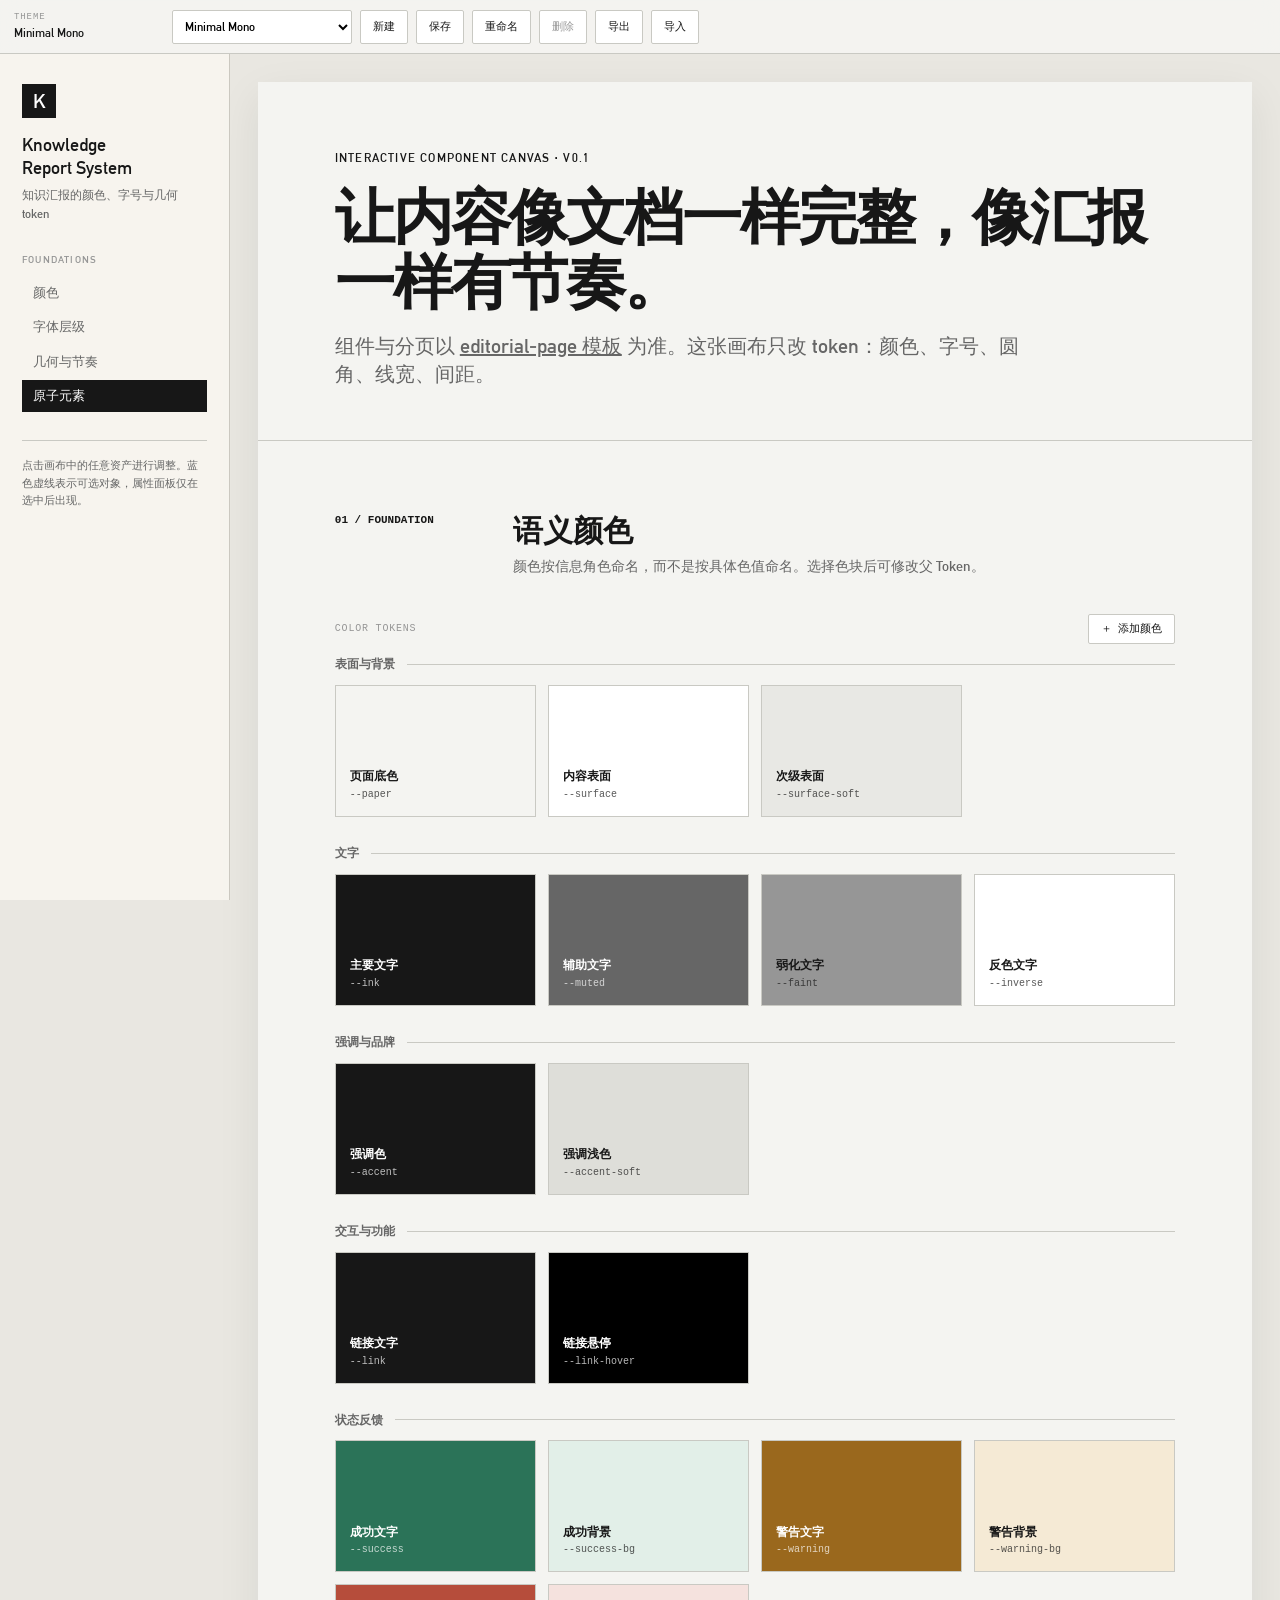
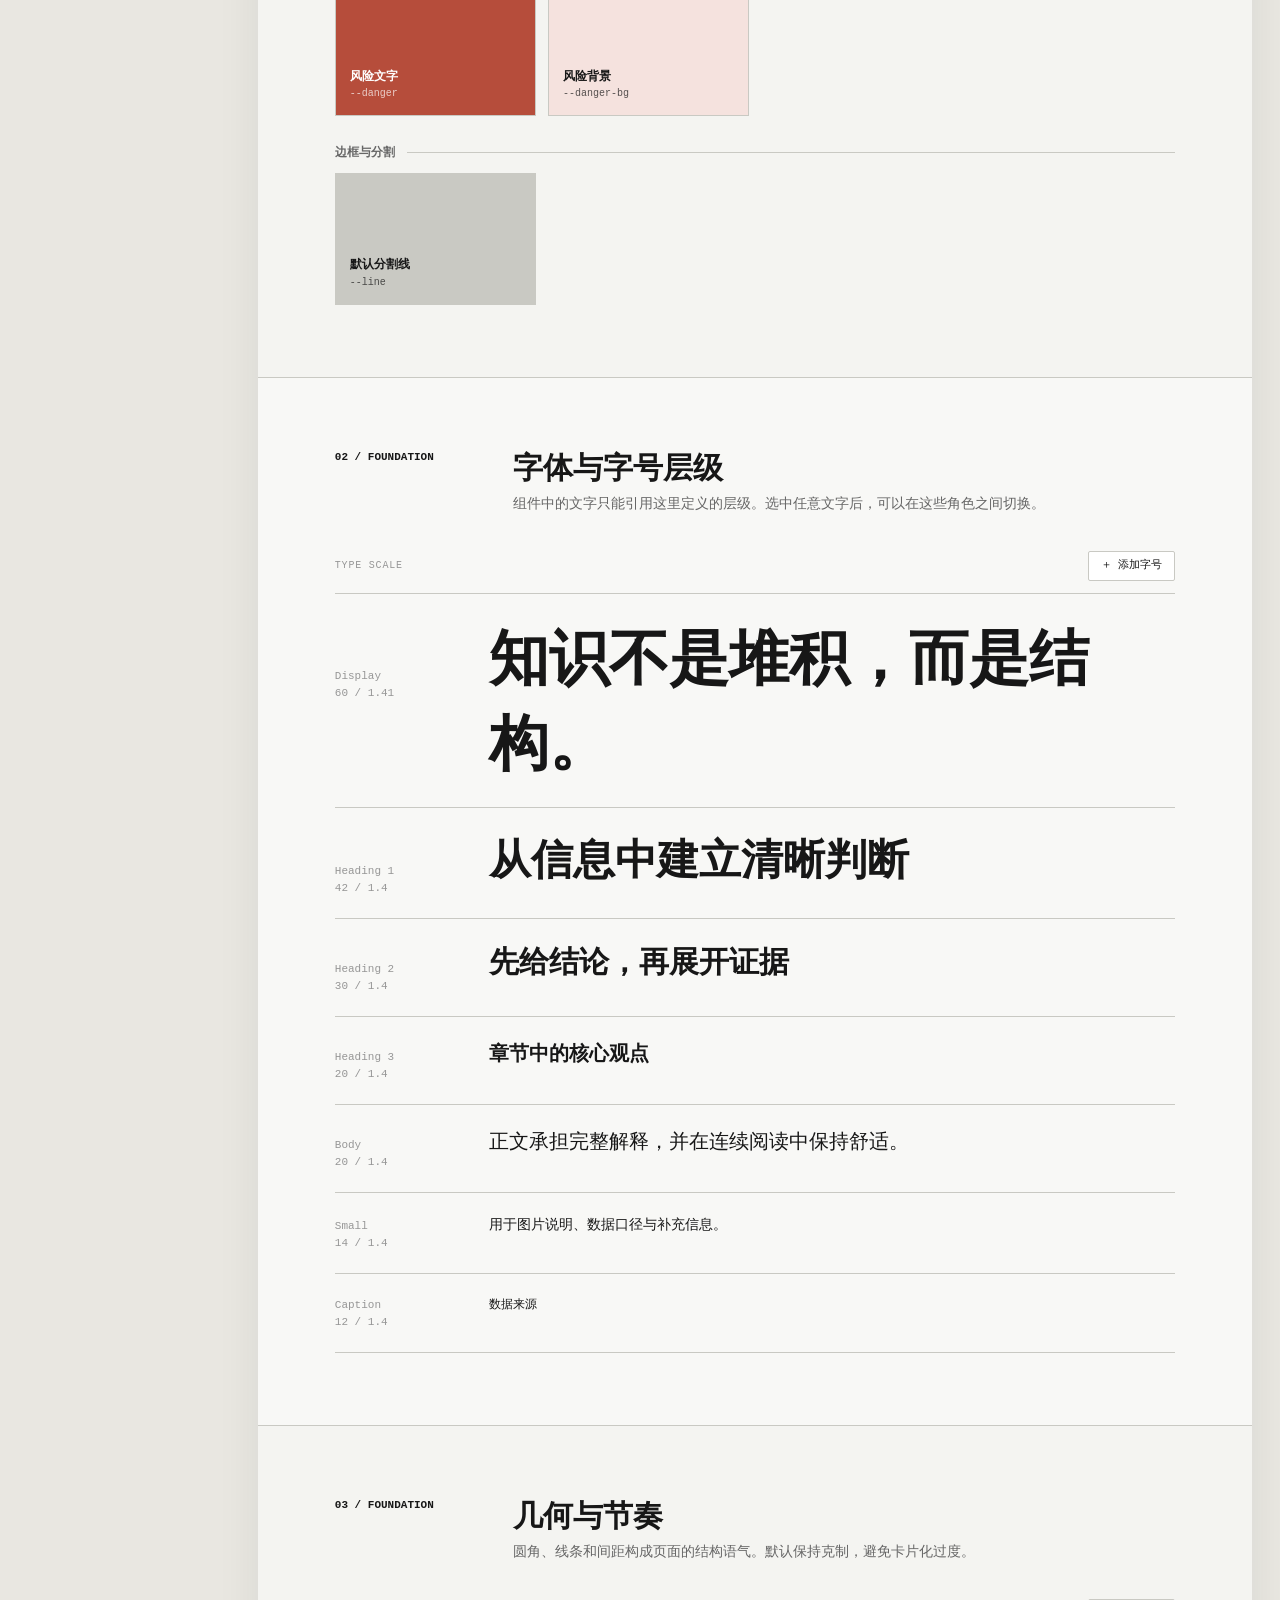
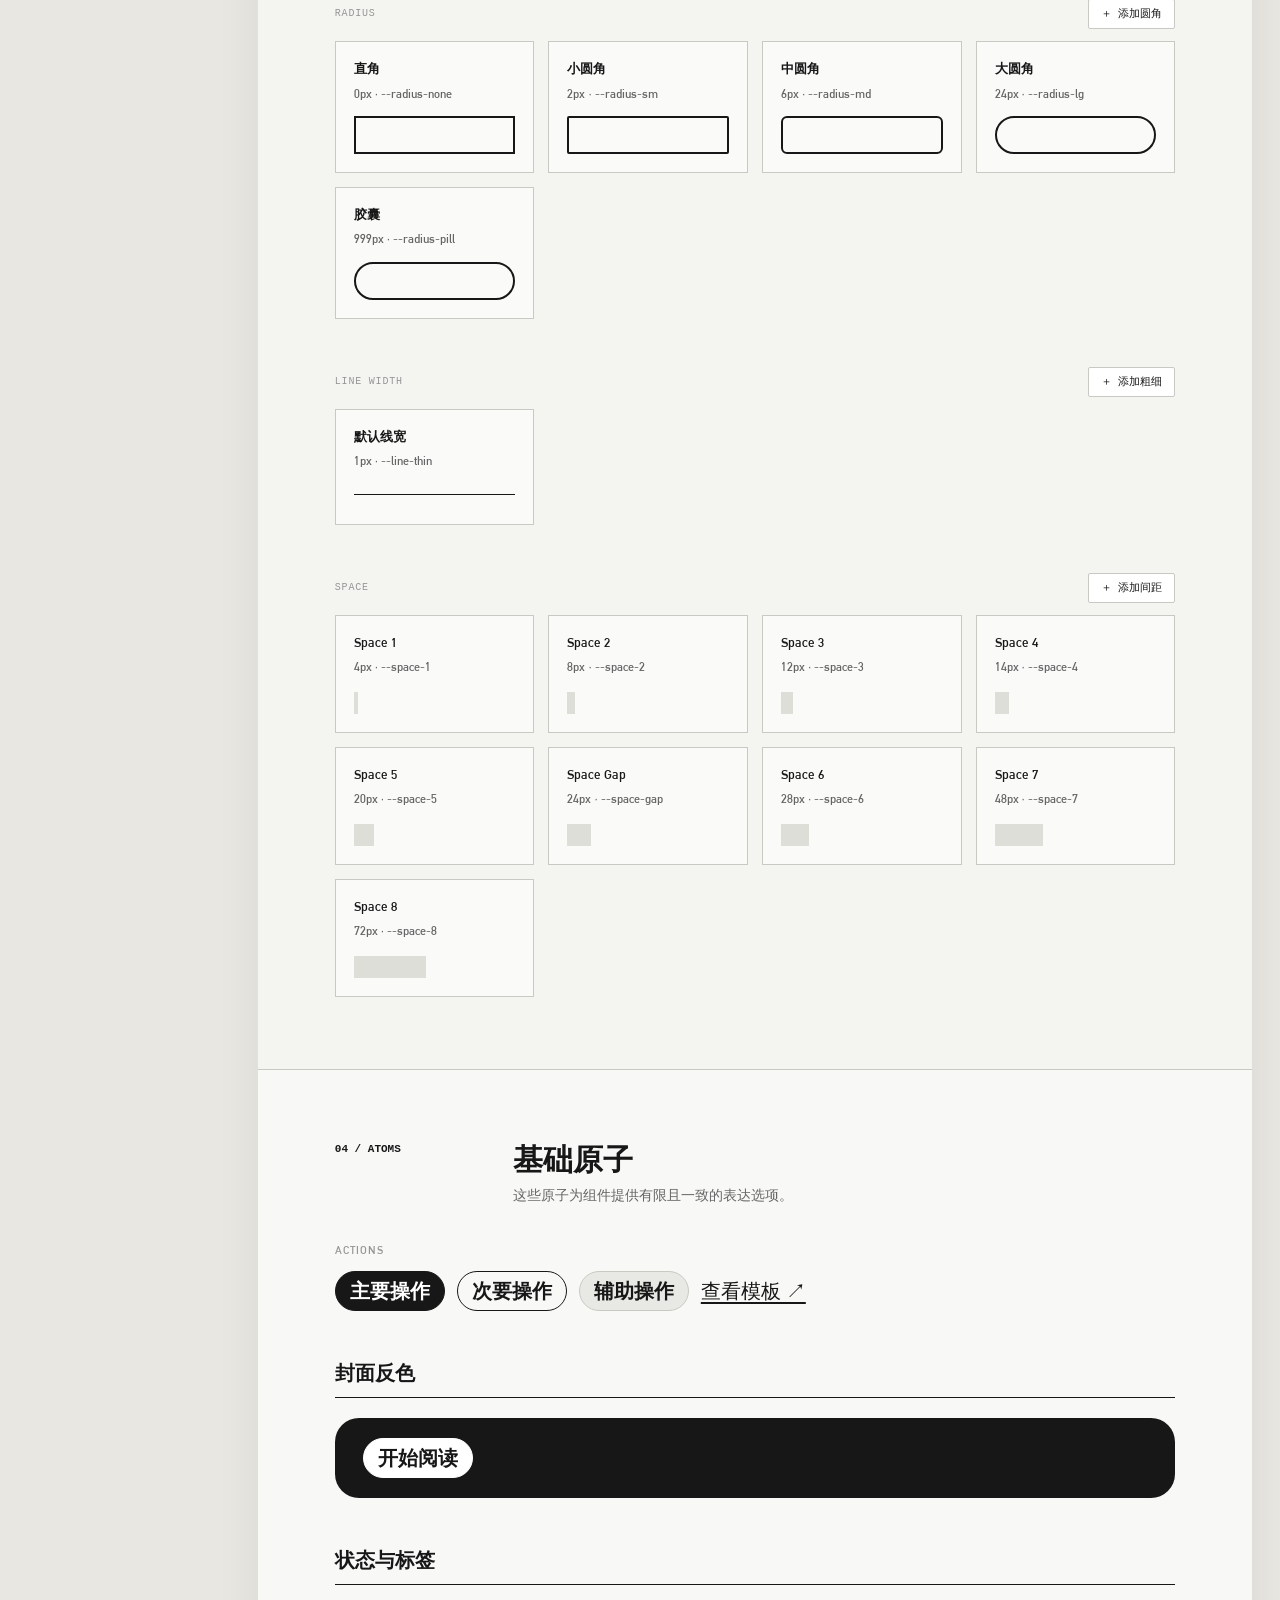
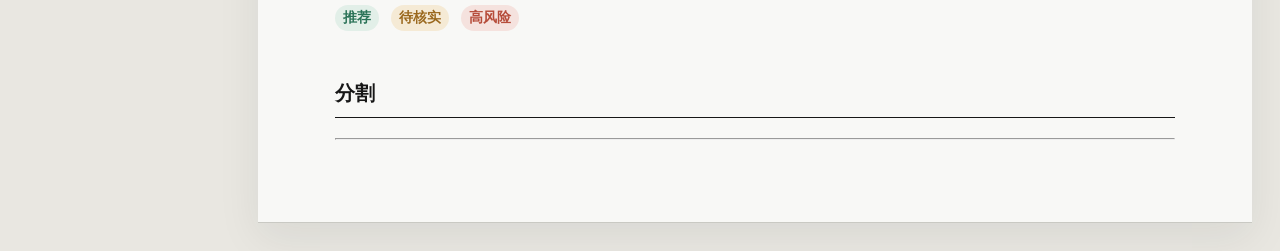
==== commit 2546dddd: "Keep Inputs and Outputs out of git; land the editor and HTML skills. Ignore local Inputs/Outputs, re" ====
--- a/design-system/index.html
+++ b/design-system/index.html
@@ -41,7 +41,7 @@
         <header class="canvas-header">
           <div class="eyebrow">Interactive component canvas · v0.1</div>
           <h1>让内容像文档一样完整，像汇报一样有节奏。</h1>
-          <p>组件与分页以 <a href="../templates/editorial-default/index.html">editorial-default 模板</a> 为准。这张画布只改 token：颜色、字号、圆角、线宽、间距。</p>
+          <p>组件与分页以 <a href="../templates/editorial-page/index.html">editorial-page 模板</a> 为准。这张画布只改 token：颜色、字号、圆角、线宽、间距。</p>
         </header>
 
         <section class="spec-section" id="colors">
@@ -92,11 +92,11 @@
             <button class="button primary" data-editable data-kind="button-atom" data-node-label="主要按钮">主要操作</button>
             <button class="button" data-editable data-kind="button-atom" data-node-label="次要按钮">次要操作</button>
             <button class="button subtle" data-editable data-kind="button-atom" data-node-label="弱化按钮">辅助操作</button>
-            <a class="text-link" href="../templates/editorial-default/index.html" data-editable data-kind="link-atom" data-node-label="文字链接">查看模板 ↗</a>
+            <a class="text-link" href="../templates/editorial-page/index.html" data-editable data-kind="link-atom" data-node-label="文字链接">查看模板 ↗</a>
           </div>
           <h3 class="subheading">封面反色</h3>
           <div class="atom-row atom-row--on-dark">
-            <a class="button inverse" href="../templates/editorial-default/index.html#cover" data-editable data-kind="button-atom" data-node-label="反色按钮">开始阅读</a>
+            <a class="button inverse" href="../templates/editorial-page/index.html#cover" data-editable data-kind="button-atom" data-node-label="反色按钮">开始阅读</a>
           </div>
 
           <h3 class="subheading">状态与标签</h3>
